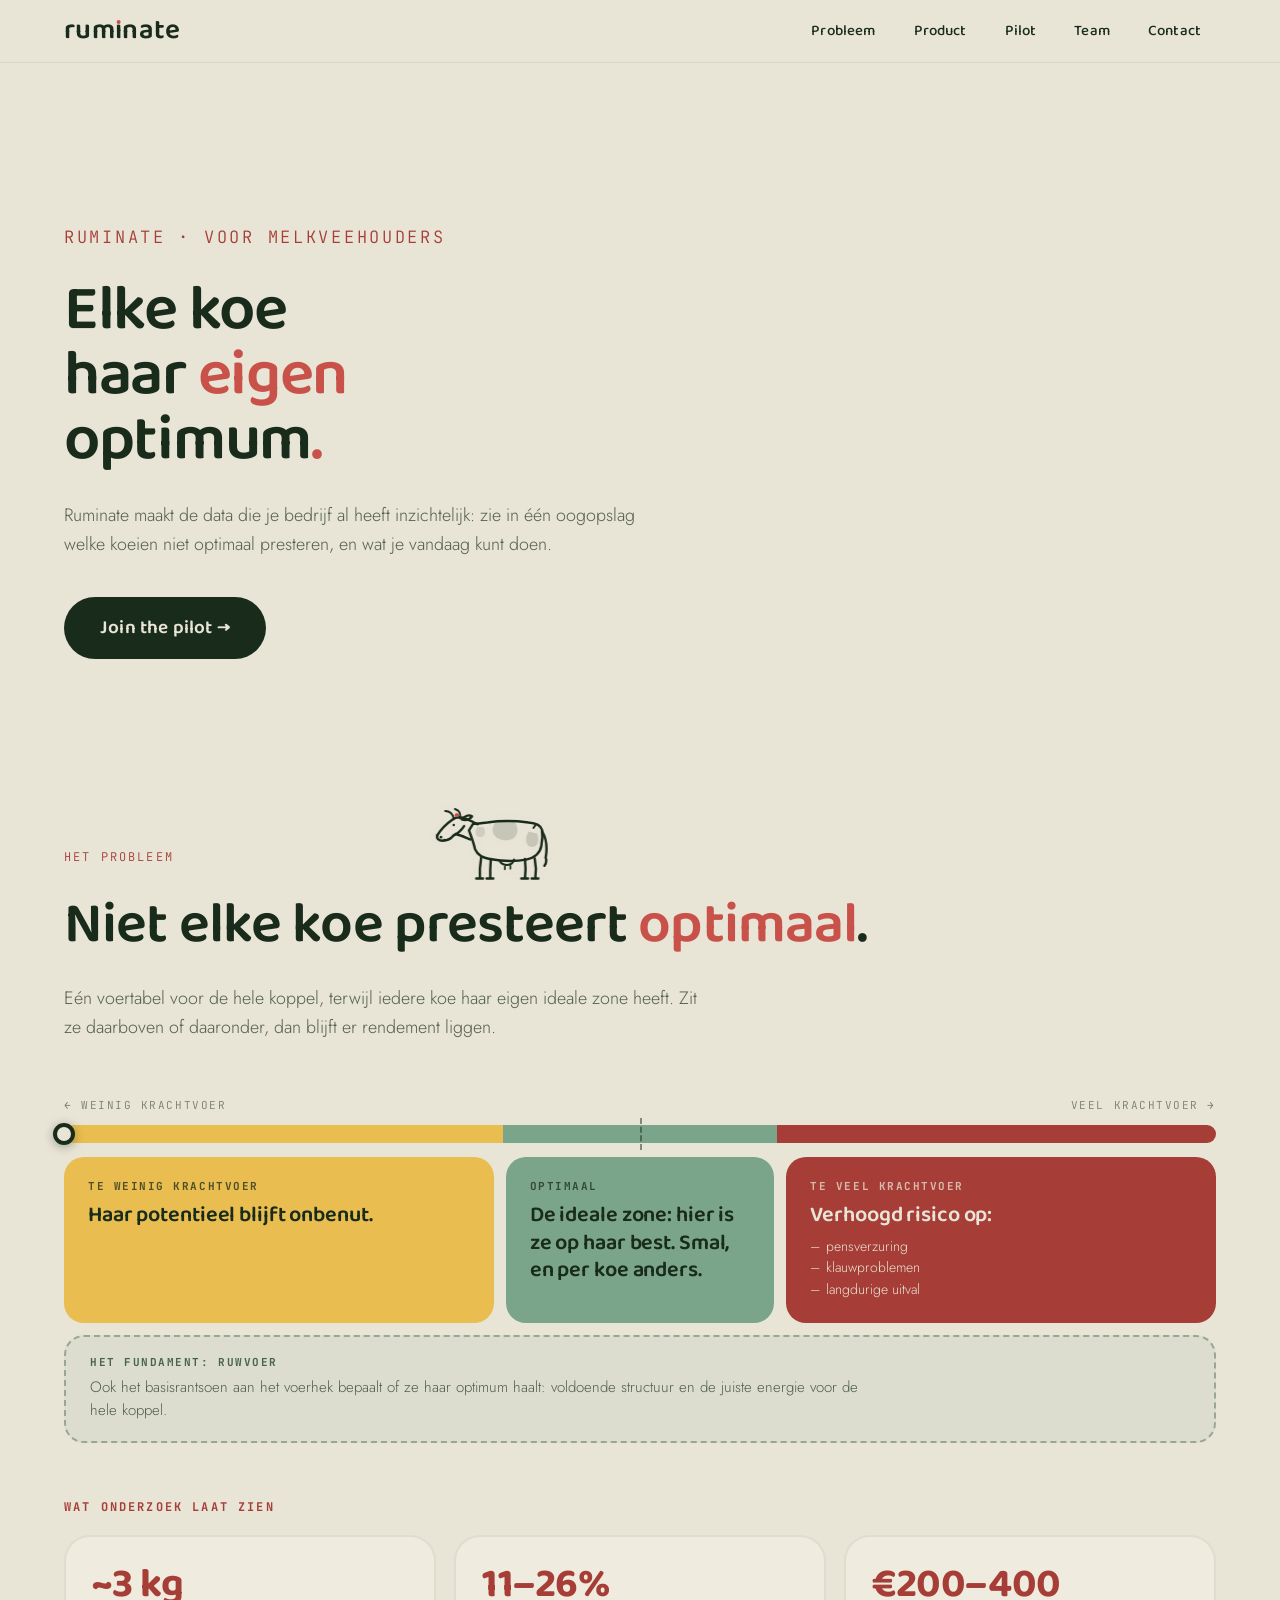
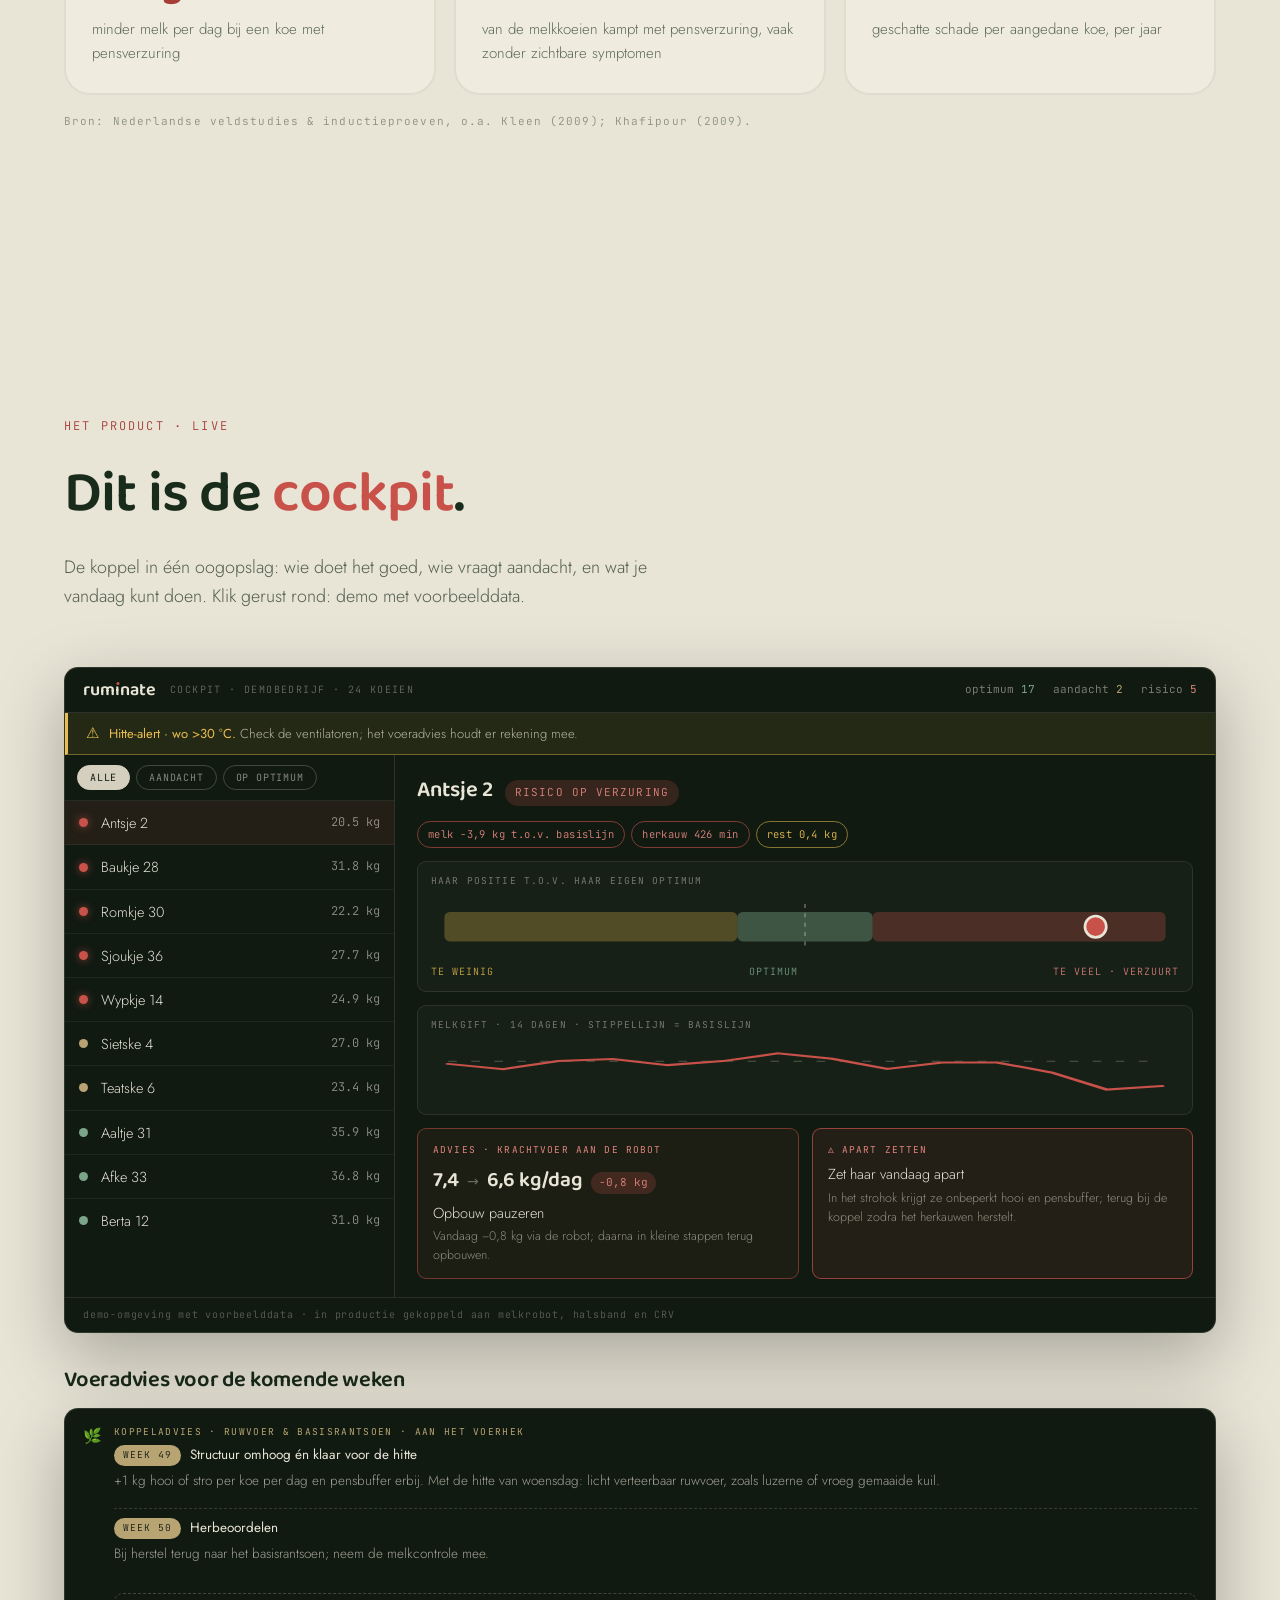
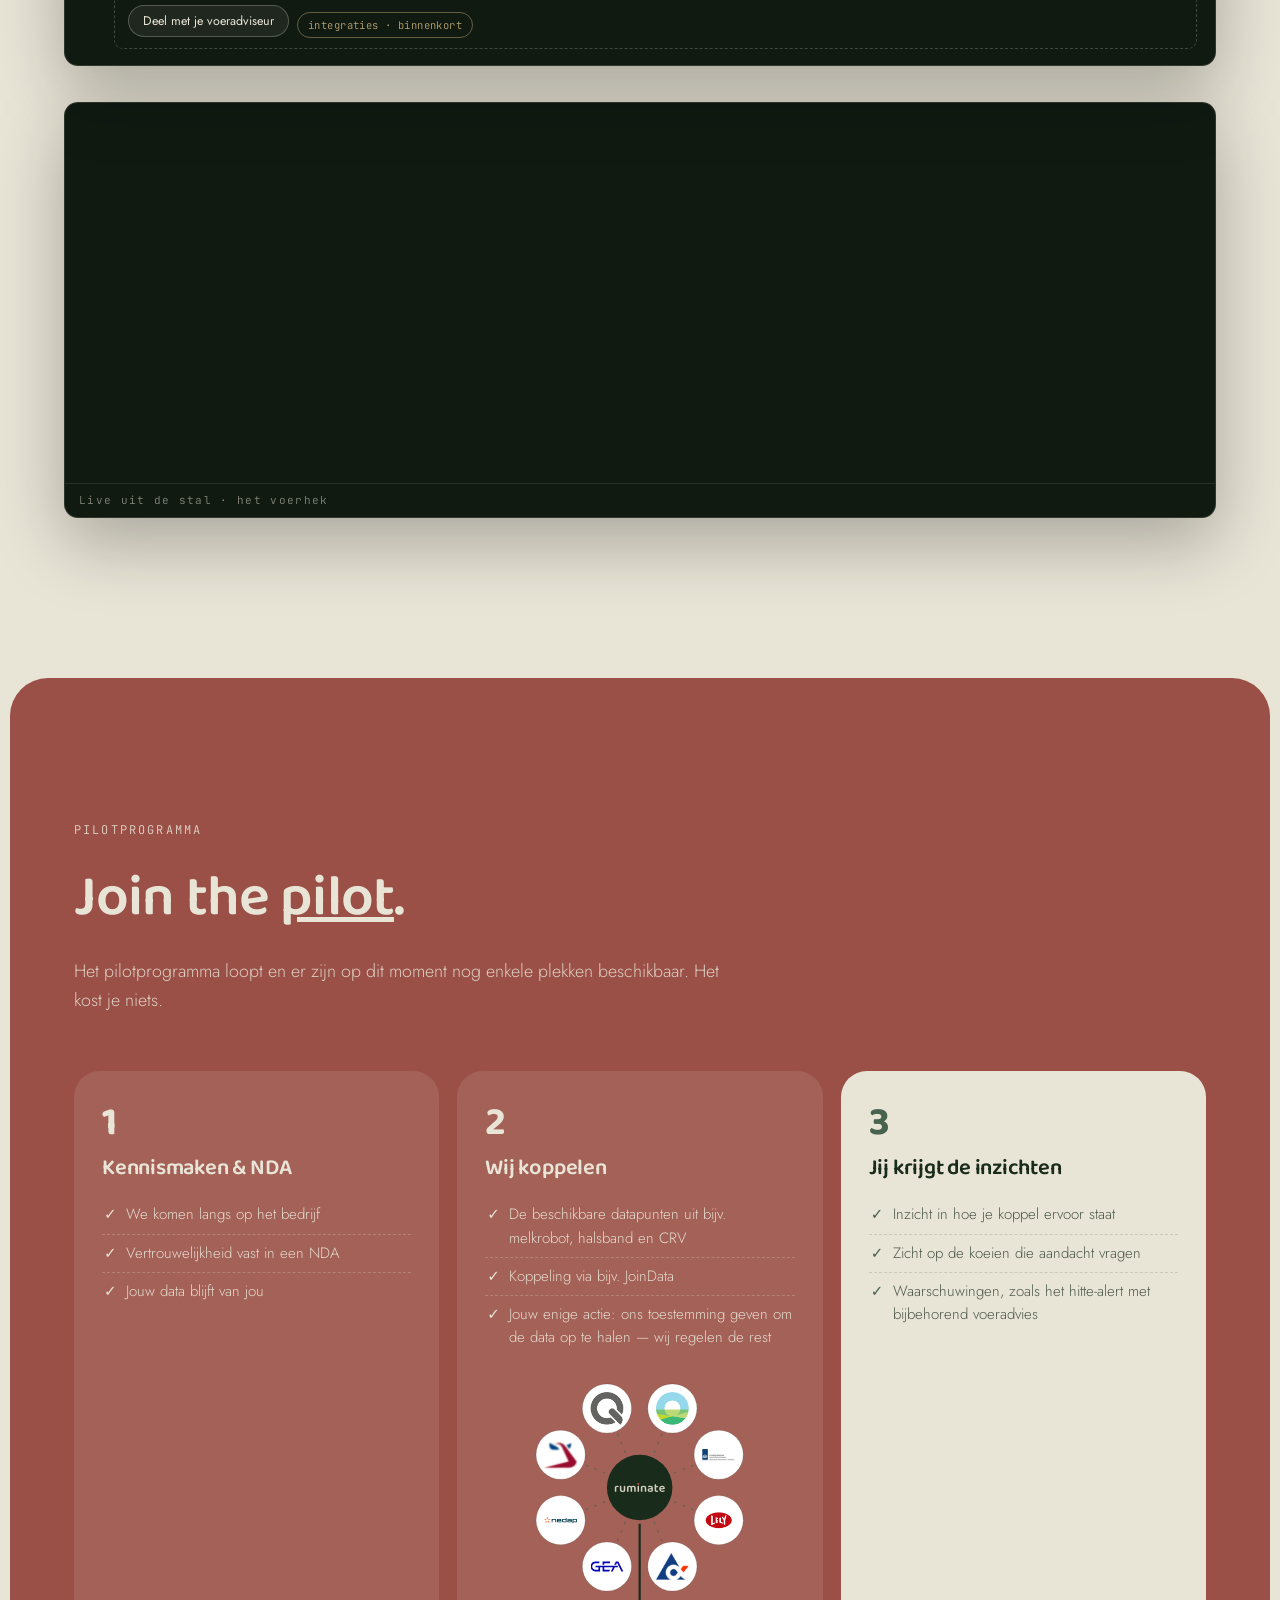
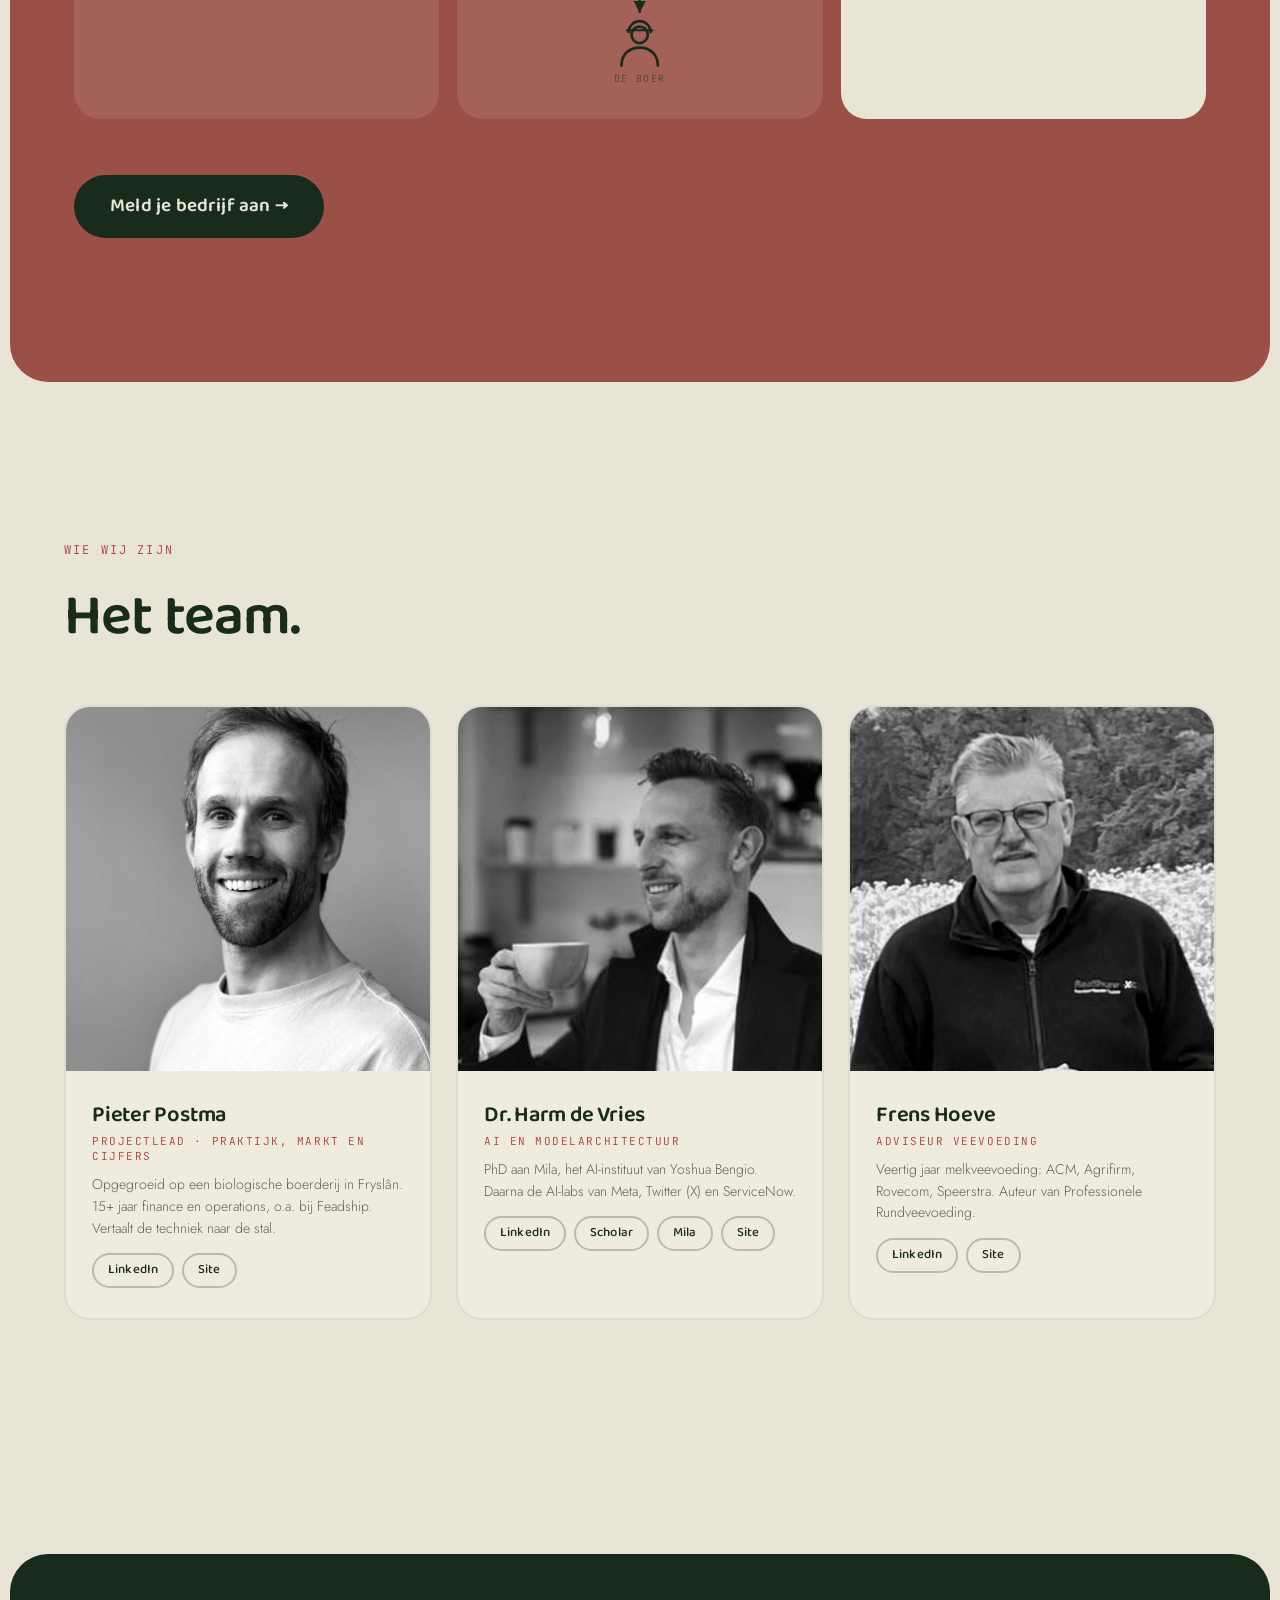
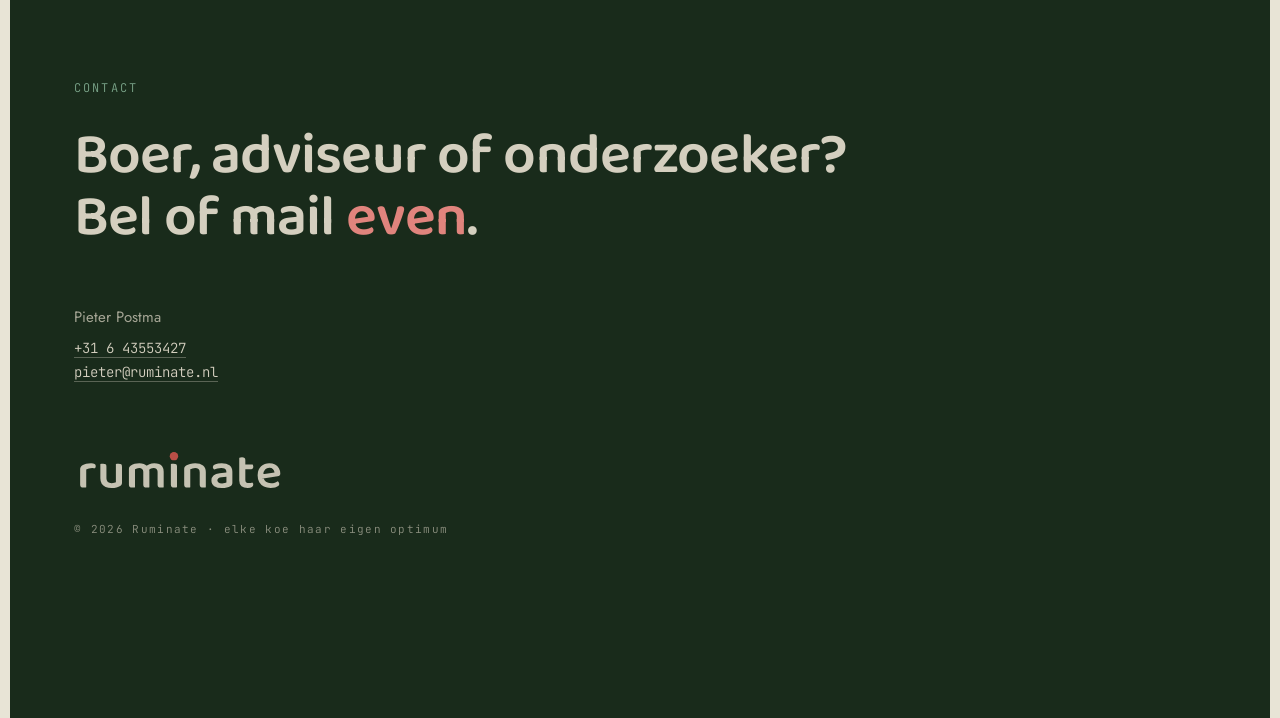
==== astro/index.html @ 9c036a67 "astro/: gebouwde Astro-versie als live voorbeeld Co-Authored-By: Claude Fable 5 <noreply@anthropic.c" ====
<!DOCTYPE html><html lang="nl"> <head><meta charset="UTF-8"><meta name="viewport" content="width=device-width, initial-scale=1"><title>Ruminate · inzicht per koe</title><meta name="description" content="Ruminate maakt de data van je melkveebedrijf inzichtelijk: zie welke koeien niet optimaal presteren. Gratis pilotprogramma."><link rel="icon" href="branding/ruminate-icon-32.png"><link rel="preconnect" href="https://fonts.googleapis.com"><link rel="preconnect" href="https://fonts.gstatic.com" crossorigin><link href="https://fonts.googleapis.com/css2?family=Baloo+2:wght@500;600;700&family=Jost:wght@300;400;500&family=JetBrains+Mono:wght@300;400&display=swap" rel="stylesheet"><link rel="stylesheet" href="styles.css"></head> <body> <header id="kop"> <a class="woordmerk" href="#top">rum<span class="rum-i">ı</span>nate</a> <nav> <a href="#probleem">Probleem</a> <a href="#product">Product</a> <a href="#pilot">Pilot</a> <a href="#team">Team</a> <a href="#contact">Contact</a> </nav> </header> <main id="top"> <section class="blok hero"> <div class="binnen hero-grid"> <div class="hero-tekst"> <div class="kicker">Ruminate · voor melkveehouders</div> <h1>Elke koe<br>haar <span class="r">eigen</span><br>optimum<span class="r">.</span></h1> <p class="intro">Ruminate maakt de data die je bedrijf al heeft inzichtelijk: zie in één oogopslag welke koeien niet optimaal presteren, en wat je vandaag kunt doen.</p> <a class="knop reveal" style="margin-top:38px" href="#pilot">Join the pilot →</a> </div> <figure class="koefilm" aria-label="Grazende koe"> <div class="kader"><video autoplay muted loop playsinline preload="metadata" disablepictureinpicture src="media/grazende-koe.mp4"></video></div> </figure> </div> </section> <section class="blok" id="probleem" style="padding-top:6vh"> <div class="binnen"> <div class="kicker">Het probleem</div> <h2 class="reveal">Niet elke koe presteert <span class="r">optimaal</span>.</h2> <p class="intro reveal">Eén voertabel voor de hele koppel, terwijl iedere koe haar eigen ideale zone heeft. Zit ze daarboven of daaronder, dan blijft er rendement liggen.</p> <div class="lat-wrap reveal"> <div class="lat-schaal" aria-hidden="true"> <span class="s-min">←&nbsp;weinig krachtvoer</span><span class="s-max">veel krachtvoer&nbsp;→</span> </div> <div class="lat-balk" aria-hidden="true"> <i class="z1"></i><i class="z2"></i><i class="z3"></i> <span class="optimum-tik"></span> <span class="naald" title="Iedere koe zit ergens anders op de lat"></span> </div> <div class="lat"> <div class="links"><h4>Te weinig krachtvoer</h4><p>Haar potentieel blijft onbenut.</p></div> <div class="midden"><h4>Optimaal</h4><p>De ideale zone: hier is ze op haar best. Smal, en per koe anders.</p></div> <div class="rechts"><h4>Te veel krachtvoer</h4><p>Verhoogd risico op:</p> <ul class="lat-lijst"><li>pensverzuring</li><li>klauwproblemen</li><li>langdurige uitval</li></ul></div> </div> <div class="lat-basis reveal"><h4>Het fundament: ruwvoer</h4><p>Ook het basisrantsoen aan het voerhek bepaalt of ze haar optimum haalt: voldoende structuur en de juiste energie voor de hele koppel.</p></div> <div class="feiten reveal"> <h4>Wat onderzoek laat zien</h4> <div class="feiten-rij"> <div class="feit-kaart"><b>~3&nbsp;kg</b><span>minder melk per dag bij een koe met pensverzuring</span></div> <div class="feit-kaart"><b>11–26%</b><span>van de melkkoeien kampt met pensverzuring, vaak zonder zichtbare symptomen</span></div> <div class="feit-kaart"><b>€200–400</b><span>geschatte schade per aangedane koe, per jaar</span></div> </div> <div class="feiten-bron">Bron: Nederlandse veldstudies &amp; inductieproeven, o.a. Kleen (2009); Khafipour (2009).</div> </div> </div> </div> </section> <section class="blok" id="product"> <div class="binnen"> <div class="kicker">Het product · live</div> <h2 class="reveal">Dit is de <span class="r">cockpit</span>.</h2> <p class="intro reveal">De koppel in één oogopslag: wie doet het goed, wie vraagt aandacht, en wat je vandaag kunt doen. Klik gerust rond: demo met voorbeelddata.</p> <div class="product-rij reveal" style="margin-top:56px"> <div id="cockpit"></div> <h3 class="product-kop">Voeradvies voor de komende weken</h3> <div id="koppeladvies" aria-label="Koppeladvies"></div> <figure class="product-film" aria-label="Koeien aan het voerhek"> <video autoplay muted loop playsinline preload="metadata" disablepictureinpicture src="media/koeien-eten.mp4"></video> <figcaption>Live uit de stal · het voerhek</figcaption> </figure> </div> </div> </section> <section class="blok rood-blok" id="pilot"> <div class="binnen"> <div class="kicker">Pilotprogramma</div> <h2 class="reveal">Join the <u>pilot</u>.</h2> <p class="intro reveal">Het pilotprogramma loopt en er zijn op dit moment nog enkele plekken beschikbaar. Het kost je niets.</p> <div class="pilotkaarten reveal"> <div class="pk"><div class="nr">1</div><h3>Kennismaken &amp; NDA</h3> <ul><li>We komen langs op het bedrijf</li><li>Vertrouwelijkheid vast in een NDA</li><li>Jouw data blijft van jou</li></ul></div> <div class="pk"><div class="nr">2</div><h3>Wij koppelen</h3> <ul><li>De beschikbare datapunten uit bijv. melkrobot, halsband en CRV</li><li>Koppeling via bijv. JoinData</li><li>Jouw enige actie: ons toestemming geven om de data op te halen — wij regelen de rest</li></ul> <div class="datakring reveal" aria-label="Datastromen komen samen bij Ruminate en gaan naar de boer"> <svg viewBox="0 0 340 348" xmlns="http://www.w3.org/2000/svg"> <defs> <marker id="dkpijl" viewBox="0 0 10 10" refX="8" refY="5" markerWidth="7" markerHeight="7" orient="auto"> <path d="M0 1 L8 5 L0 9 Z" fill="var(--groen)"></path> </marker> </defs> <g stroke="rgba(71,98,79,.55)" stroke-width="1.6"> <line class="stroom" x1="256.84467605606096" y1="163.97224264231843" x2="170" y2="128"></line><line class="stroom" x1="205.97224264231843" y1="214.84467605606096" x2="170" y2="128"></line><line class="stroom" x1="134.02775735768157" y1="214.84467605606096" x2="170" y2="128"></line><line class="stroom" x1="83.15532394393905" y1="163.97224264231846" x2="170" y2="128"></line><line class="stroom" x1="83.15532394393902" y1="92.02775735768162" x2="170" y2="128"></line><line class="stroom" x1="134.0277573576816" y1="41.15532394393904" x2="170" y2="128"></line><line class="stroom" x1="205.97224264231846" y1="41.15532394393905" x2="170" y2="128"></line><line class="stroom" x1="256.84467605606096" y1="92.02775735768158" x2="170" y2="128"></line> </g> <g> <circle cx="256.84467605606096" cy="163.97224264231843" r="27" fill="#fff" stroke="rgba(25,43,27,.15)"></circle> <image href="media/logos/lely.png" x="238.84467605606096" y="145.97224264231843" width="36" height="36" preserveAspectRatio="xMidYMid meet"></image> <title>Lely</title> </g><g> <circle cx="205.97224264231843" cy="214.84467605606096" r="27" fill="#fff" stroke="rgba(25,43,27,.15)"></circle> <image href="media/logos/delaval.png" x="187.97224264231843" y="196.84467605606096" width="36" height="36" preserveAspectRatio="xMidYMid meet"></image> <title>DeLaval</title> </g><g> <circle cx="134.02775735768157" cy="214.84467605606096" r="27" fill="#fff" stroke="rgba(25,43,27,.15)"></circle> <image href="media/logos/gea.svg" x="116.02775735768157" y="196.84467605606096" width="36" height="36" preserveAspectRatio="xMidYMid meet"></image> <title>GEA</title> </g><g> <circle cx="83.15532394393905" cy="163.97224264231846" r="27" fill="#fff" stroke="rgba(25,43,27,.15)"></circle> <image href="media/logos/nedap.svg" x="65.15532394393905" y="145.97224264231846" width="36" height="36" preserveAspectRatio="xMidYMid meet"></image> <title>Nedap</title> </g><g> <circle cx="83.15532394393902" cy="92.02775735768162" r="27" fill="#fff" stroke="rgba(25,43,27,.15)"></circle> <image href="media/logos/crv.png" x="65.15532394393902" y="74.02775735768162" width="36" height="36" preserveAspectRatio="xMidYMid meet"></image> <title>CRV</title> </g><g> <circle cx="134.0277573576816" cy="41.15532394393904" r="27" fill="#fff" stroke="rgba(25,43,27,.15)"></circle> <image href="media/logos/qlip.png" x="116.0277573576816" y="23.155323943939038" width="36" height="36" preserveAspectRatio="xMidYMid meet"></image> <title>Qlip</title> </g><g> <circle cx="205.97224264231846" cy="41.15532394393905" r="27" fill="#fff" stroke="rgba(25,43,27,.15)"></circle> <image href="media/logos/joindata.png" x="187.97224264231846" y="23.155323943939052" width="36" height="36" preserveAspectRatio="xMidYMid meet"></image> <title>JoinData</title> </g><g> <circle cx="256.84467605606096" cy="92.02775735768158" r="27" fill="#fff" stroke="rgba(25,43,27,.15)"></circle> <image href="media/logos/knmi.png" x="238.84467605606096" y="74.02775735768158" width="36" height="36" preserveAspectRatio="xMidYMid meet"></image> <title>KNMI</title> </g> <circle cx="170" cy="128" r="36" fill="var(--groen)"></circle> <image href="branding/ruminate-logo-creme.svg" x="141" y="117" width="58" height="22" preserveAspectRatio="xMidYMid meet"></image> <line x1="170" y1="168" x2="170" y2="266" stroke="var(--groen)" stroke-width="2.4" marker-end="url(#dkpijl)"></line> <g fill="none" stroke="var(--groen)" stroke-width="3" stroke-linecap="round"> <circle cx="170" cy="290" r="9"></circle> <path d="M158 287 a 12 12 0 0 1 24 0"></path> <path d="M156 285 h28" stroke-width="2.4"></path> <path d="M150 324 c 0 -13 9 -20 20 -20 s 20 7 20 20"></path> </g> <text x="170" y="342" text-anchor="middle" font-family="JetBrains Mono,monospace" font-size="11" letter-spacing="1.6" fill="rgba(25,43,27,.55)">DE BOER</text> </svg> </div></div> <div class="pk gratis"><div class="nr">3</div><h3>Jij krijgt de inzichten</h3> <ul><li>Inzicht in hoe je koppel ervoor staat</li><li>Zicht op de koeien die aandacht vragen</li><li>Waarschuwingen, zoals het hitte-alert met bijbehorend voeradvies</li></ul></div> </div> <a class="knop" href="mailto:pilot@ruminate.nl?subject=Aanmelding%20pilotprogramma%20Ruminate">Meld je bedrijf aan →</a> </div> </section> <section class="blok" id="team"> <div class="binnen"> <div class="kicker">Wie wij zijn</div> <h2 class="reveal">Het team.</h2> <div class="team"> <div class="lid reveal"> <img src="team/pieter-postma-headshot.jpg" alt="Pieter Postma"> <div class="tekst"> <h3>Pieter Postma</h3><div class="rol">Projectlead · praktijk, markt en cijfers</div> <p>Opgegroeid op een biologische boerderij in Fryslân. 15+ jaar finance en operations, o.a. bij Feadship. Vertaalt de techniek naar de stal.</p> <div class="links"> <a href="https://www.linkedin.com/in/pieter-postma-b867252b" target="_blank" rel="noopener">LinkedIn</a><a href="https://www.novastarfinance.nl" target="_blank" rel="noopener">Site</a> </div> </div> </div><div class="lid reveal"> <img src="team/harm-de-vries-headshot.jpg" alt="Dr. Harm de Vries"> <div class="tekst"> <h3>Dr. Harm de Vries</h3><div class="rol">AI en modelarchitectuur</div> <p>PhD aan Mila, het AI-instituut van Yoshua Bengio. Daarna de AI-labs van Meta, Twitter (X) en ServiceNow.</p> <div class="links"> <a href="https://www.linkedin.com/in/harm-de-vries-8506ab57" target="_blank" rel="noopener">LinkedIn</a><a href="https://scholar.google.com/citations?user=LWrdpCsAAAAJ" target="_blank" rel="noopener">Scholar</a><a href="https://mila.quebec/en/directory/harm-de-vries" target="_blank" rel="noopener">Mila</a><a href="https://www.harmdevries.com/" target="_blank" rel="noopener">Site</a> </div> </div> </div><div class="lid reveal"> <img src="team/frens-hoeve-headshot.jpg" alt="Frens Hoeve"> <div class="tekst"> <h3>Frens Hoeve</h3><div class="rol">Adviseur veevoeding</div> <p>Veertig jaar melkveevoeding: ACM, Agrifirm, Rovecom, Speerstra. Auteur van Professionele Rundveevoeding.</p> <div class="links"> <a href="https://www.linkedin.com/in/frens-hoeve-6b059480" target="_blank" rel="noopener">LinkedIn</a><a href="https://melkveevoeding.jimdosite.com" target="_blank" rel="noopener">Site</a> </div> </div> </div> </div> </div> </section> <section class="voet" id="contact"> <div class="binnen"> <div class="kicker" style="color:var(--sage)">Contact</div> <h2 class="reveal">Boer, adviseur of onderzoeker?<br>Bel of mail <span class="r">even</span>.</h2> <div class="contact reveal"> <div><b>Pieter Postma</b><a href="tel:+31643553427">+31 6 43553427</a><br><a href="mailto:pieter@ruminate.nl">pieter@ruminate.nl</a></div> </div> <img class="logo" src="branding/ruminate-logo-creme.svg" alt="Ruminate"> <div class="fijn">© 2026 Ruminate · elke koe haar eigen optimum</div> </div> </section> </main> <script>
/* reveals, meekleurende header, video's en parallax — zelfde gedrag als de HTML-site */
(function(){
  var io = new IntersectionObserver(function(es){
    es.forEach(function(e){ if(e.isIntersecting){ e.target.classList.add('zichtbaar'); io.unobserve(e.target); } });
  }, { threshold: .15 });
  document.querySelectorAll('.reveal').forEach(function(el){ io.observe(el); });

  var kop = document.getElementById('kop');
  var donker = [].slice.call(document.querySelectorAll('.blok.donker,.rood-blok,.voet'));
  function check(){
    var op = donker.some(function(d){ var r = d.getBoundingClientRect(); return r.top < 56 && r.bottom > 56; });
    kop.classList.toggle('op-donker', op);
  }
  addEventListener('scroll', check, { passive: true }); check();

  var vids = [].slice.call(document.querySelectorAll('video'));
  if (matchMedia('(prefers-reduced-motion: reduce)').matches) {
    vids.forEach(function(v){ v.removeAttribute('autoplay'); v.pause(); });
    return;
  }
  var duw = function(){ vids.forEach(function(v){ v.play().catch(function(){}); }); };
  duw();
  ['click','scroll','touchstart','keydown'].forEach(function(ev){ addEventListener(ev, duw, { once: true, passive: true }); });
  var kv = document.querySelector('.koefilm video'), kk = document.querySelector('.koefilm .kader');
  if (kv && kk) {
    var teken = function(){
      var r = kk.getBoundingClientRect();
      var p = (r.top + r.height/2 - innerHeight/2) / innerHeight;
      kv.style.transform = 'scale(1.18) translateY(' + (p*40).toFixed(1) + 'px)';
    };
    addEventListener('scroll', teken, { passive: true }); addEventListener('resize', teken); teken();
  }
})();
</script> <script src="cockpit.js"></script> <script src="koe.js"></script> </body> </html>
---- astro/styles.css ----
/* 1-op-1 uit erf.html; identiek uiterlijk */
:root{
    --papier:#e8e4d6; --groen:#192b1b; --groen-2:#1e3221;
    /* de meelopende koe wisselt van lijnkleur boven donkere blokken */
    --creme:#d4cfbf; --rood:#c8524a; --sage:#7ba58a; --sage-d:#5c7f68; --goud:#b8a472;
    /* AA-varianten: --rood en --sage-d halen op papier geen 4,5:1 voor kleine tekst */
    --rood-diep:#a63e37;      /* kleine rode tekst en tekstdragende rode vlakken */
    --rood-licht:#e0847d;     /* rood accent op donkergroen */
    --sage-tekst:#47624f;     /* kleine groene tekst en tekstdragende groene vlakken */
    --geel:#e9bd4f;
    --terra:#9a4f47;          /* pilotblok, met papier-tekst op 4,6:1 */
    --merk:'Baloo 2',system-ui,sans-serif;
    --sans:'Jost',system-ui,sans-serif;
    --mono:'JetBrains Mono',Consolas,monospace;
    /* typeschaal (major third-achtig, rem-gebaseerd)
       display > h2 > h3 22 > body-l 17-19 > body 15 > body-s 14 > label 12 > label-s 11 */
    --t-display:clamp(3.25rem,7.5vw,7rem);
    --t-h2:clamp(2.25rem,4.5vw,4rem);
    --t-h3:1.375rem;
    --t-cijfer:clamp(2.25rem,3.2vw,3.25rem);
    --t-body-l:clamp(1.0625rem,1.4vw,1.1875rem);
    --t-body:.9375rem;
    --t-body-s:.875rem;
    --t-label:.75rem;
    --t-label-s:.6875rem;
    --koe-lijn:var(--groen); --koe-accent:var(--rood);
    --koe-breedte:140px; --koe-bodem:6px;
}
*{margin:0;padding:0;box-sizing:border-box}
html{scroll-behavior:smooth}
body{background:var(--papier);color:var(--groen);font-family:var(--sans);font-weight:300;font-size:1rem;line-height:1.6;overflow-x:hidden}
::selection{background:var(--rood);color:var(--papier)}

header{position:fixed;inset:0 0 auto 0;z-index:80;display:flex;justify-content:space-between;align-items:center;padding:12px 5vw;background:rgba(232,228,214,.85);backdrop-filter:blur(10px);-webkit-backdrop-filter:blur(10px);border-bottom:1px solid rgba(25,43,27,.08);transition:background .26s ease-out,border-color .26s ease-out}
header.op-donker{background:rgba(20,30,21,.78);border-bottom-color:rgba(212,207,191,.12)}
header.op-donker .woordmerk{color:var(--creme)}
header.op-donker nav a{color:rgba(212,207,191,.7)}
.woordmerk{font-family:var(--merk);font-weight:600;font-size:1.75rem;letter-spacing:.012em;color:var(--groen);text-decoration:none;line-height:1;transition:color .26s ease-out}
.rum-i{position:relative;display:inline-block}
.rum-i::after{content:"";position:absolute;left:50%;transform:translateX(-50%);top:.09em;width:.17em;height:.17em;border-radius:50%;background:var(--rood)}
nav{display:flex;gap:8px}
nav a{font-family:var(--merk);font-weight:500;font-size:var(--t-body);letter-spacing:.01em;color:var(--groen);text-decoration:none;padding:7px 15px;border-radius:99px;transition:background-color .2s ease-out,color .2s ease-out}
nav a:hover{background:var(--rood-diep);color:var(--papier)}

.blok{padding:16vh 5vw;position:relative}
.blok.donker{background:var(--groen);color:var(--creme);border-radius:38px;margin:16px 10px}
.blok.rood-blok{background:var(--terra);color:var(--papier);border-radius:38px;margin:16px 10px}
.binnen{max-width:1160px;margin:0 auto}
.kicker{font-family:var(--mono);font-size:var(--t-label);line-height:1.4;letter-spacing:.18em;text-transform:uppercase;color:var(--rood-diep);margin-bottom:28px}
.donker .kicker{color:var(--sage)} .rood-blok .kicker{color:rgba(232,228,214,.9)}
h1,h2{font-family:var(--merk);font-weight:600}
h1{font-size:var(--t-display);line-height:1.02;letter-spacing:-.02em}
h2{font-size:var(--t-h2);line-height:1.08;letter-spacing:-.015em;max-width:14em}
h1 .r,h2 .r{color:var(--rood)} .donker h2 .r{color:var(--rood-licht)}
h1 .s,h2 .s{color:var(--sage-d)} .donker h2 .s{color:var(--sage)}
.intro{font-size:var(--t-body-l);line-height:1.6;max-width:36em;margin-top:28px;color:rgba(25,43,27,.72)}
.donker .intro{color:rgba(212,207,191,.72)} .rood-blok .intro{color:rgba(232,228,214,.85)}

/* hero */
.hero{min-height:0;display:flex;flex-direction:column;justify-content:center;padding-top:17vh;padding-bottom:7vh}
/* hero: tekst links, grazende koe rechts */
.hero-grid{display:grid;grid-template-columns:1.1fr .9fr;gap:clamp(14px,2.5vw,36px);align-items:center}
.hero-grid h1{font-size:clamp(2.75rem,5vw,5rem)}
.hero .kicker{font-size:1.0625rem;letter-spacing:.16em}
.hero-grid .koefilm{padding:0;justify-self:start;width:min(380px,100%)}
@media (max-width:860px){.hero-grid{grid-template-columns:1fr}.hero-grid .koefilm{justify-self:center;margin-top:8px}}
.koefilm{display:flex;flex-direction:column;align-items:center;gap:20px;padding:0 5vw 5vh}
.koefilm .kader{width:min(460px,86vw);aspect-ratio:834/1050;overflow:hidden;
    -webkit-mask-image:radial-gradient(ellipse 68% 62% at 50% 46%,#000 50%,transparent 78%);
    mask-image:radial-gradient(ellipse 68% 62% at 50% 46%,#000 50%,transparent 78%)}
.koefilm video{width:100%;height:100%;object-fit:cover;filter:saturate(.72) contrast(.97) brightness(1.05) sepia(.12);
    transform:scale(1.18);will-change:transform}
.koefilm figcaption{font-family:var(--mono);font-size:var(--t-label-s);line-height:1.4;letter-spacing:.14em;text-transform:uppercase;color:rgba(25,43,27,.68)}
.product-rij{display:flex;flex-direction:column;gap:20px}
.product-kop{font-family:var(--merk);font-weight:600;font-size:var(--t-h3);line-height:1.25;letter-spacing:-.01em;color:var(--groen);margin:14px 0 -6px}
.product-film{margin:16px 0 0;display:flex;flex-direction:column;background:#101a11;border:1px solid rgba(212,207,191,.16);
    border-radius:14px;overflow:hidden;box-shadow:0 24px 70px rgba(0,0,0,.28)}
.product-film video{width:100%;height:clamp(220px,30vw,380px);object-fit:cover}
.product-film figcaption{padding:9px 14px;border-top:1px solid rgba(212,207,191,.12);
    font-family:var(--mono);font-size:var(--t-label-s);line-height:1.4;letter-spacing:.12em;color:rgba(212,207,191,.6)}
.koe svg *{transition:stroke .35s ease,fill .35s ease}
.hero .badges{display:flex;gap:10px;flex-wrap:wrap;margin-top:36px}
.badge{font-family:var(--merk);font-weight:500;font-size:var(--t-body);letter-spacing:.01em;padding:9px 20px;border-radius:99px;border:2px solid var(--groen)}
.badge.b1{background:var(--groen);color:var(--papier)}
.badge.b2{border-color:var(--rood-diep);color:var(--rood-diep)}
.badge.b3{border-color:var(--sage-tekst);color:var(--sage-tekst)}

/* kaarten */
.kaarten{display:grid;grid-template-columns:repeat(3,1fr);gap:18px;margin-top:56px}
@media (max-width:860px){.kaarten{grid-template-columns:1fr}}
.kaart{border-radius:26px;padding:34px 30px;background:rgba(232,228,214,.07);border:1px solid rgba(212,207,191,.16)}
.kaart b{display:block;font-family:var(--merk);font-weight:700;font-size:var(--t-cijfer);line-height:1;letter-spacing:-.01em;color:var(--rood-licht)}
.kaart.s b{color:var(--sage)}
.kaart span{display:block;margin-top:14px;font-size:var(--t-body);line-height:1.55;color:rgba(212,207,191,.7)}
.kaart.som{grid-column:1/-1;display:flex;align-items:center;gap:26px;flex-wrap:wrap;border-color:rgba(224,132,125,.4)}
.kaart.som b{font-size:var(--t-cijfer);flex:none}
.kaart.som span{margin-top:0;max-width:44em}
.kaart.som strong{font-weight:500;color:#e8e4d6}
.bron{margin-top:40px;font-family:var(--mono);font-size:var(--t-label-s);line-height:1.5;letter-spacing:.12em;color:rgba(212,207,191,.65)}

/* de lat, speels */
.lat-wrap{margin-top:56px}
.lat-schaal{display:flex;justify-content:space-between;margin-bottom:10px;
    font-family:var(--mono);font-size:var(--t-label-s);letter-spacing:.14em;text-transform:uppercase;color:rgba(25,43,27,.55)}
.lat-balk{position:relative;display:grid;grid-template-columns:1.6fr 1fr 1.6fr;height:18px;border-radius:99px;overflow:visible;margin-bottom:14px}
.lat-balk i{display:block;height:100%}
.lat-balk .z1{background:var(--geel);border-radius:99px 0 0 99px}
.lat-balk .z2{background:var(--sage)}
.lat-balk .z3{background:var(--rood-diep);border-radius:0 99px 99px 0}
.optimum-tik{position:absolute;left:50%;top:-7px;bottom:-7px;width:0;border-left:2px dashed rgba(25,43,27,.5)}
.naald{position:absolute;top:50%;transform:translate(-50%,-50%);width:22px;height:22px;border-radius:50%;
    background:var(--papier);border:4px solid var(--groen);box-shadow:0 2px 10px rgba(25,43,27,.35);
    animation:naald-zwerft 14s ease-in-out infinite}
@keyframes naald-zwerft{
    0%{left:14%}18%{left:46%}32%{left:53%}48%{left:38%}62%{left:82%}78%{left:50%}90%{left:24%}100%{left:14%}}
@media (prefers-reduced-motion:reduce){.naald{animation:none;left:50%}}
.lat{display:grid;grid-template-columns:1.6fr 1fr 1.6fr;gap:12px}
.lat-basis{margin-top:12px;border:2px dashed rgba(71,98,79,.45);border-radius:20px;padding:18px 24px;background:rgba(123,165,138,.1)}
.lat-basis h4{font-family:var(--mono);font-size:var(--t-label-s);line-height:1.4;letter-spacing:.14em;text-transform:uppercase;color:var(--sage-tekst)}
.lat-basis p{font-size:var(--t-body);line-height:1.55;color:rgba(25,43,27,.72);margin-top:6px;max-width:52em}
/* de feiten: subtiel, met bron */
.feiten{margin-top:56px}
.feiten h4{font-family:var(--mono);font-size:var(--t-label);line-height:1.4;letter-spacing:.18em;text-transform:uppercase;color:var(--rood-diep)}
.feiten-rij{display:grid;grid-template-columns:repeat(3,1fr);gap:18px;margin-top:20px}
.feit-kaart{background:#efecdf;border:2px solid rgba(25,43,27,.08);border-radius:26px;padding:28px 26px}
.feit-kaart b{display:block;font-family:var(--merk);font-weight:700;font-size:var(--t-cijfer);line-height:1;letter-spacing:-.01em;color:var(--rood-diep)}
.feit-kaart span{display:block;margin-top:12px;font-size:var(--t-body);line-height:1.55;color:rgba(25,43,27,.68)}
.feiten-bron{margin-top:18px;font-family:var(--mono);font-size:var(--t-label-s);letter-spacing:.1em;color:rgba(25,43,27,.45)}
@media (max-width:640px){.feiten-rij{grid-template-columns:1fr}}
.lat>div{border-radius:20px;padding:22px 24px}
.lat .links{background:var(--geel);color:var(--groen)}
.lat .midden{background:var(--sage);color:var(--groen)}
.lat .rechts{background:var(--rood-diep);color:var(--papier)}
.lat h4{font-family:var(--mono);font-size:var(--t-label-s);line-height:1.4;letter-spacing:.14em;text-transform:uppercase;opacity:.75}
.lat p{font-family:var(--merk);font-weight:600;font-size:clamp(1.1875rem,1.7vw,1.5rem);line-height:1.25;letter-spacing:-.005em;margin-top:8px}
.lat-lijst{list-style:none;margin-top:6px}
.lat-lijst li{font-size:var(--t-body-s);line-height:1.55;padding-left:16px;position:relative}
.lat-lijst li::before{content:"\2013";position:absolute;left:0}

/* hoe het werkt: drie stappen */
.stappen{display:grid;grid-template-columns:repeat(auto-fit,minmax(260px,1fr));gap:18px;margin-top:56px}
.stap{border-radius:26px;padding:34px 30px;background:#efecdf;border:2px solid rgba(25,43,27,.1)}
.stap .nr{font-family:var(--merk);font-weight:700;font-size:1.0625rem;background:var(--groen);color:var(--papier);width:44px;height:44px;border-radius:50%;display:flex;align-items:center;justify-content:center}
.stap:nth-child(2) .nr{background:var(--rood-diep)}
.stap:nth-child(3) .nr{background:var(--sage-tekst)}
.stap h3{font-family:var(--merk);font-weight:600;font-size:var(--t-h3);line-height:1.25;letter-spacing:-.01em;margin-top:18px}
.stap p{font-size:var(--t-body);line-height:1.55;color:rgba(25,43,27,.7);margin-top:8px}
.stap ul{list-style:none;margin-top:20px}
.stap li{font-size:var(--t-body-s);line-height:1.55;padding:10px 0;border-top:1px dashed rgba(25,43,27,.18);color:rgba(25,43,27,.75)}
.stap li b{font-weight:500;color:var(--groen)}
.oogst{display:flex;gap:12px;margin-top:56px;flex-wrap:wrap}
.oogst div{font-family:var(--merk);font-weight:600;font-size:1.0625rem;letter-spacing:.01em;padding:12px 24px;border-radius:99px;background:var(--sage-tekst);color:var(--papier)}

/* demo speels */
.demo{display:grid;grid-template-columns:1fr 1fr;gap:24px;margin-top:56px}
.demopaneel{border-radius:26px;padding:34px 30px;background:rgba(232,228,214,.08);border:1px solid rgba(212,207,191,.16)}
.demopaneel h3{font-family:var(--merk);font-weight:600;font-size:var(--t-h3);line-height:1.25;letter-spacing:-.01em}
.demopaneel .noot{font-size:var(--t-body-s);line-height:1.5;color:rgba(212,207,191,.72);margin-bottom:22px}
.balkrij{display:grid;grid-template-columns:10.5em 1fr 2.4em;align-items:center;gap:12px;margin-top:12px;font-size:var(--t-body-s);line-height:1.4;color:rgba(212,207,191,.75)}
.balk{height:26px;border-radius:99px;background:var(--geel);transform-origin:left;transform:scaleX(0);transition:transform .3s cubic-bezier(.2,.6,.2,1)}
.balkrij:nth-of-type(2) .balk{transition-delay:.06s}
.balkrij:nth-of-type(3) .balk{transition-delay:.12s}
.balk.ok{background:var(--sage)} .balk.zuur{background:var(--rood-licht)}
.zichtbaar .balk{transform:scaleX(1)}
.balkrij .n{font-family:var(--merk);font-weight:600;font-size:1.0625rem;text-align:right;color:var(--creme)}

/* pilot in het rode blok */
.pilotkaarten{display:grid;grid-template-columns:repeat(auto-fit,minmax(240px,1fr));gap:18px;margin-top:56px}
.pk{background:rgba(232,228,214,.12);border-radius:26px;padding:32px 28px}
.pk .nr{font-family:var(--merk);font-weight:700;font-size:2.5rem;line-height:1;color:var(--papier)}
.pk h3{font-family:var(--merk);font-weight:600;font-size:var(--t-h3);line-height:1.25;letter-spacing:-.01em;margin-top:12px}
.pk p{font-size:var(--t-body);line-height:1.55;color:rgba(232,228,214,.92);margin-top:8px}
.pk.gratis{background:var(--papier);color:var(--groen)}
.pk.gratis .nr{color:var(--sage-tekst)}
.pk.gratis p{color:rgba(25,43,27,.7)}
.citaat{margin-top:64px;font-family:var(--merk);font-weight:500;font-size:clamp(1.25rem,2vw,1.75rem);line-height:1.4;letter-spacing:-.005em;max-width:26em}
.knop{display:inline-block;margin-top:56px;font-family:var(--merk);font-weight:600;font-size:1.1875rem;letter-spacing:.01em;background:var(--groen);color:var(--papier);padding:16px 36px;border-radius:99px;text-decoration:none;box-shadow:0 2px 0 rgba(25,43,27,0);transition:transform .22s ease-out,box-shadow .22s ease-out}
.knop:hover{transform:translateY(-2px);box-shadow:0 8px 22px rgba(25,43,27,.28)}
.knop:active{transform:translateY(0);box-shadow:0 3px 10px rgba(25,43,27,.22);transition-duration:.1s}

/* integraties: logowand */
.logos{display:grid;grid-template-columns:repeat(auto-fit,minmax(150px,1fr));gap:14px;margin-top:56px}
.logo-tegel{background:#efecdf;border:2px solid rgba(25,43,27,.08);border-radius:18px;padding:24px 16px;text-align:center;
    transition:transform .26s cubic-bezier(.2,.6,.2,1),box-shadow .26s ease-out}
.logo-tegel:hover{transform:translateY(-3px);box-shadow:0 12px 28px rgba(25,43,27,.1)}
.logo-tegel b{font-family:var(--merk);font-weight:700;font-size:1.25rem;letter-spacing:.02em;display:block;color:var(--groen)}
.logo-tegel span{display:block;margin-top:5px;font-family:var(--mono);font-size:var(--t-label-s);letter-spacing:.12em;text-transform:uppercase;color:rgba(25,43,27,.45)}
.logos-noot{margin-top:22px;font-family:var(--mono);font-size:var(--t-label-s);letter-spacing:.12em;text-transform:uppercase;color:rgba(25,43,27,.45)}
.pk ul{list-style:none;margin-top:14px}
.pk li{padding:7px 0 7px 24px;position:relative;font-size:var(--t-body);line-height:1.55;color:rgba(232,228,214,.92);border-top:1px dashed rgba(232,228,214,.25)}
.pk li:first-child{border-top:0}
.pk li::before{content:"\2713";position:absolute;left:2px;color:#e8e4d6;font-weight:600}
.pk.gratis li{color:rgba(25,43,27,.75);border-top-color:rgba(25,43,27,.15)}
.pk.gratis li::before{color:var(--sage-tekst)}
.datakring{margin-top:14px}
.datakring svg{display:block;width:min(320px,100%);height:auto;margin:0 auto}
.datakring g circle{transition:stroke .22s ease-out,stroke-width .22s ease-out}
.datakring g:hover circle{stroke:rgba(25,43,27,.4);stroke-width:2.5}
.datakring .stroom{stroke-dasharray:3 7;animation:dk-stroom 1.4s linear infinite}
@keyframes dk-stroom{to{stroke-dashoffset:-10}}
@media (prefers-reduced-motion:reduce){.datakring .stroom{animation:none;stroke-dasharray:none}}
.logos-mini{display:grid;grid-template-columns:repeat(4,1fr);gap:8px;margin-top:18px}
.logos-mini span{display:flex;flex-direction:column;align-items:center;gap:7px;background:#fff;border:1px solid rgba(25,43,27,.12);border-radius:10px;padding:11px 4px 9px;text-align:center;
    font-family:var(--merk);font-weight:700;font-size:.75rem;color:var(--groen)}
.logos-mini img{height:24px;width:auto;max-width:82%;object-fit:contain}

/* team */
.team{display:grid;grid-template-columns:repeat(auto-fit,minmax(250px,1fr));gap:24px;margin-top:56px}
.lid{background:#efecdf;border-radius:26px;overflow:hidden;border:2px solid rgba(25,43,27,.08);
    transition:transform .26s cubic-bezier(.2,.6,.2,1),box-shadow .26s ease-out}
.lid:hover,.lid:focus-within{transform:translateY(-4px);box-shadow:0 16px 36px rgba(25,43,27,.14)}
.lid img{width:100%;aspect-ratio:1/1;object-fit:cover;
    filter:grayscale(1) contrast(1.04) brightness(1.02);
    transition:filter .3s ease-out}
/* bij hover of toetsenbordfocus in kleur, alle drie met dezelfde warme gradatie */
.lid:hover img,.lid:focus-within img{filter:grayscale(0) saturate(.82) sepia(.14) contrast(1.03) brightness(1.02)}
.lid .tekst{padding:24px 26px 30px}
.lid h3{font-family:var(--merk);font-weight:600;font-size:var(--t-h3);line-height:1.25;letter-spacing:-.01em}
.lid .rol{font-family:var(--mono);font-size:var(--t-label-s);line-height:1.4;letter-spacing:.14em;text-transform:uppercase;color:var(--rood-diep);margin-top:4px}
.lid p{font-size:var(--t-body-s);line-height:1.55;color:rgba(25,43,27,.7);margin-top:10px}
.lid .links{display:flex;gap:8px;flex-wrap:wrap;margin-top:14px}
.lid .links a{font-family:var(--merk);font-weight:500;font-size:.8125rem;letter-spacing:.01em;color:var(--groen);text-decoration:none;border:2px solid rgba(25,43,27,.25);border-radius:99px;padding:5px 14px;transition:color .2s ease-out,border-color .2s ease-out}
.lid .links a:hover{border-color:var(--rood-diep);color:var(--rood-diep)}

/* voet */
.voet{background:var(--groen);color:var(--creme);border-radius:38px 38px 0 0;margin:10vh 10px 0;padding:14vh 5vw 20vh}
.voet h2 .r{color:var(--rood-licht)}
.voet .contact{display:flex;gap:40px;flex-wrap:wrap;margin-top:56px;font-family:var(--mono);font-size:var(--t-body-s);line-height:1.7}
.voet .contact a{color:var(--creme);text-decoration:none;border-bottom:1px solid rgba(212,207,191,.35);transition:border-color .2s ease-out,color .2s ease-out}
.voet .contact a:hover{color:#e8e4d6;border-bottom-color:#e8e4d6}
.voet .contact b{display:block;font-family:var(--sans);font-weight:400;font-size:var(--t-body);margin-bottom:6px;color:rgba(212,207,191,.75)}
.voet img.logo{height:42px;margin-top:64px;opacity:.92}
.voet .fijn{margin-top:24px;font-family:var(--mono);font-size:var(--t-label-s);line-height:1.4;letter-spacing:.12em;color:rgba(212,207,191,.62)}

.reveal{opacity:0;transform:translateY(14px);transition:opacity .26s ease-out,transform .26s cubic-bezier(.2,.6,.2,1)}
.reveal.zichtbaar{opacity:1;transform:none}
/* kaarten in een raster volgen elkaar met 50ms op */
.reveal>.kaart,.reveal>.stap,.reveal>.pk,.reveal>.lid,.reveal .lat>div,.reveal .feiten-rij>div{opacity:0;transform:translateY(10px);
    transition:opacity .26s ease-out,transform .26s cubic-bezier(.2,.6,.2,1)}
.reveal.zichtbaar>.kaart,.reveal.zichtbaar>.stap,.reveal.zichtbaar>.pk,.reveal.zichtbaar>.lid,.reveal.zichtbaar .lat>div,.reveal.zichtbaar .feiten-rij>div{opacity:1;transform:none}
.reveal.zichtbaar>:nth-child(2){transition-delay:.05s}
.reveal.zichtbaar>:nth-child(3){transition-delay:.1s}
.reveal.zichtbaar>:nth-child(4){transition-delay:.15s}
.reveal.zichtbaar .lat>:nth-child(2){transition-delay:.05s}
.reveal.zichtbaar .lat>:nth-child(3){transition-delay:.1s}
.reveal.zichtbaar .feiten-rij>:nth-child(2){transition-delay:.05s}
.reveal.zichtbaar .feiten-rij>:nth-child(3){transition-delay:.1s}

@media (max-width:860px){
    nav{display:none}
    .lat,.demo{grid-template-columns:1fr}
}
@media (max-width:640px){
    /* compacter verticaal ritme op telefoons */
    .blok{padding:9vh 6vw}
    .hero{padding-top:15vh;padding-bottom:4vh}
    .voet{padding:10vh 6vw 16vh}
    /* demo-balken: label boven de balk, zodat de balk de volle breedte krijgt */
    .balkrij{grid-template-columns:1fr auto;row-gap:6px}
    .balkrij>span:first-child{order:1}
    .balkrij .n{order:2}
    .balkrij .balk{order:3;grid-column:1/-1}
}
@media (prefers-reduced-motion:reduce){
    .reveal,.reveal>*,.reveal .lat>div,.reveal .feiten-rij>div{opacity:1;transform:none;transition:none}
    .balk{transform:scaleX(1);transition:none}
    .knop,.knop:hover,.lid,.lid:hover{transform:none;transition:none}
}
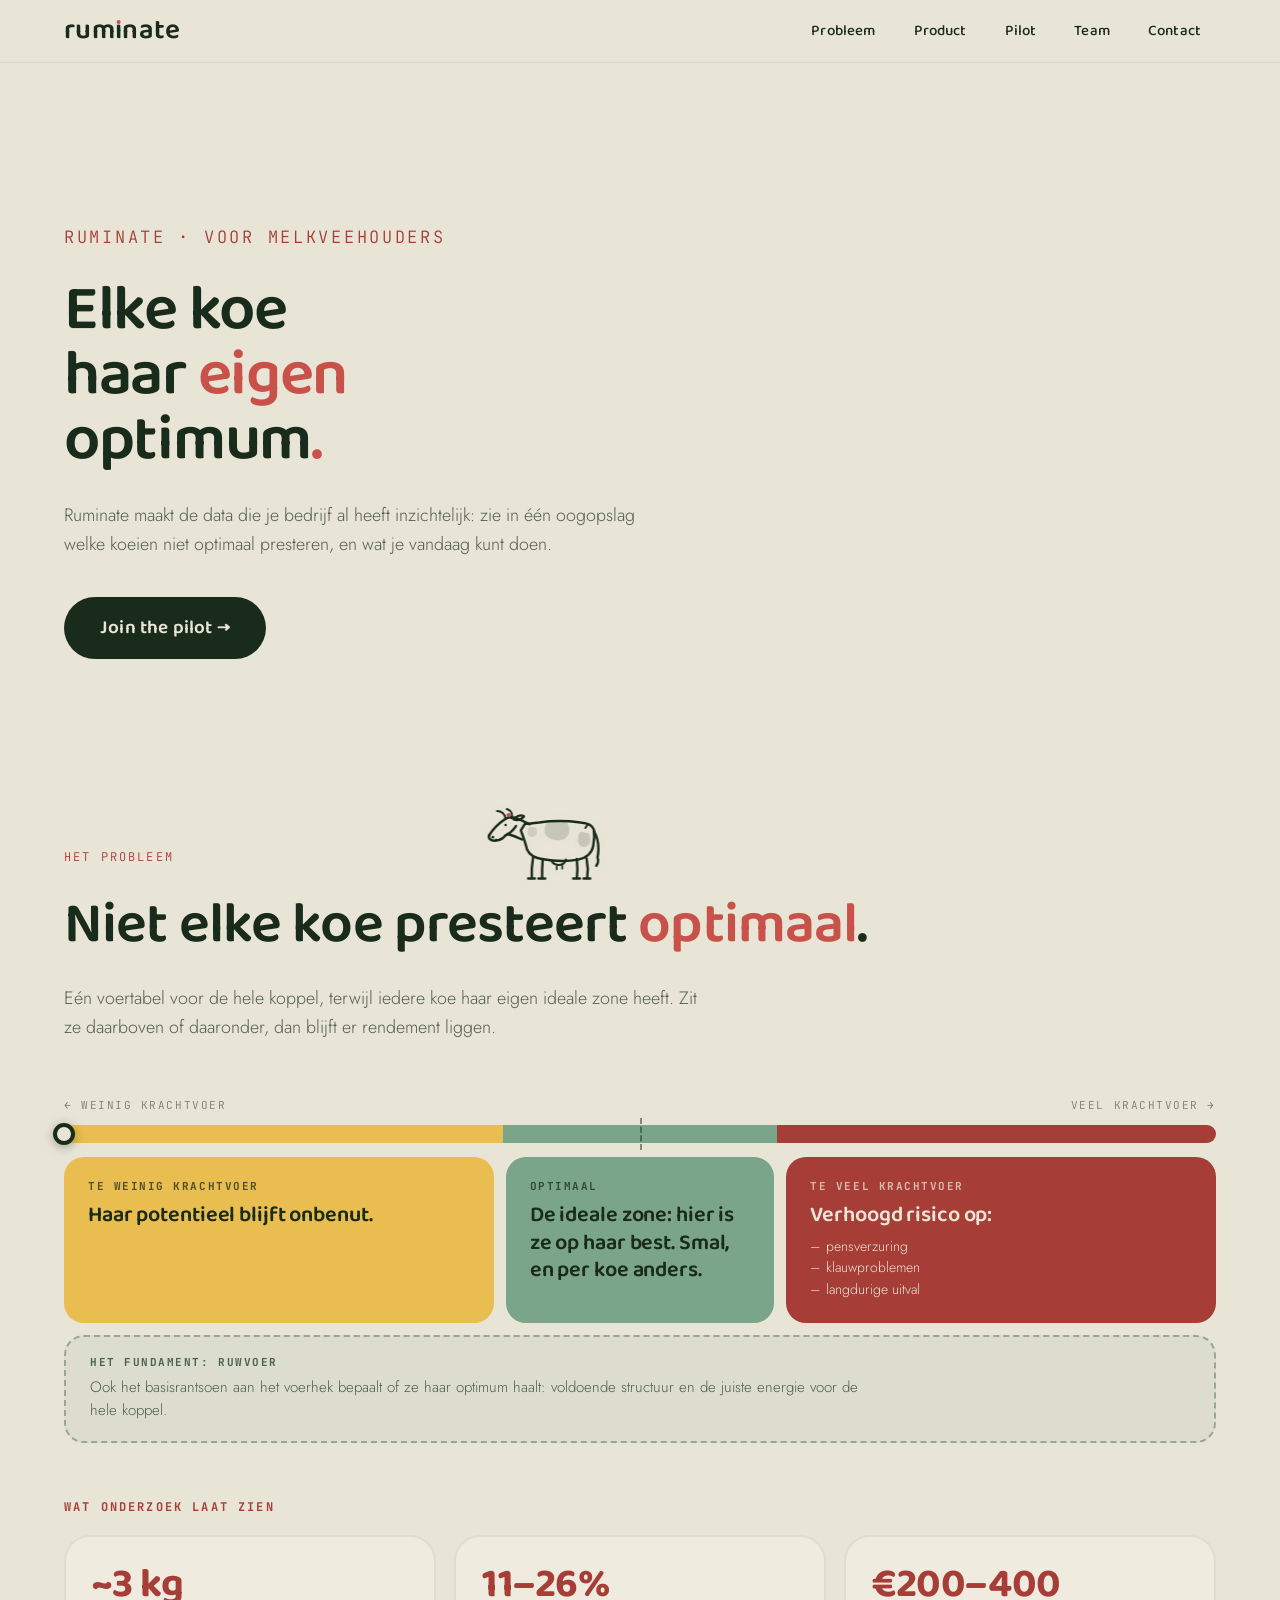
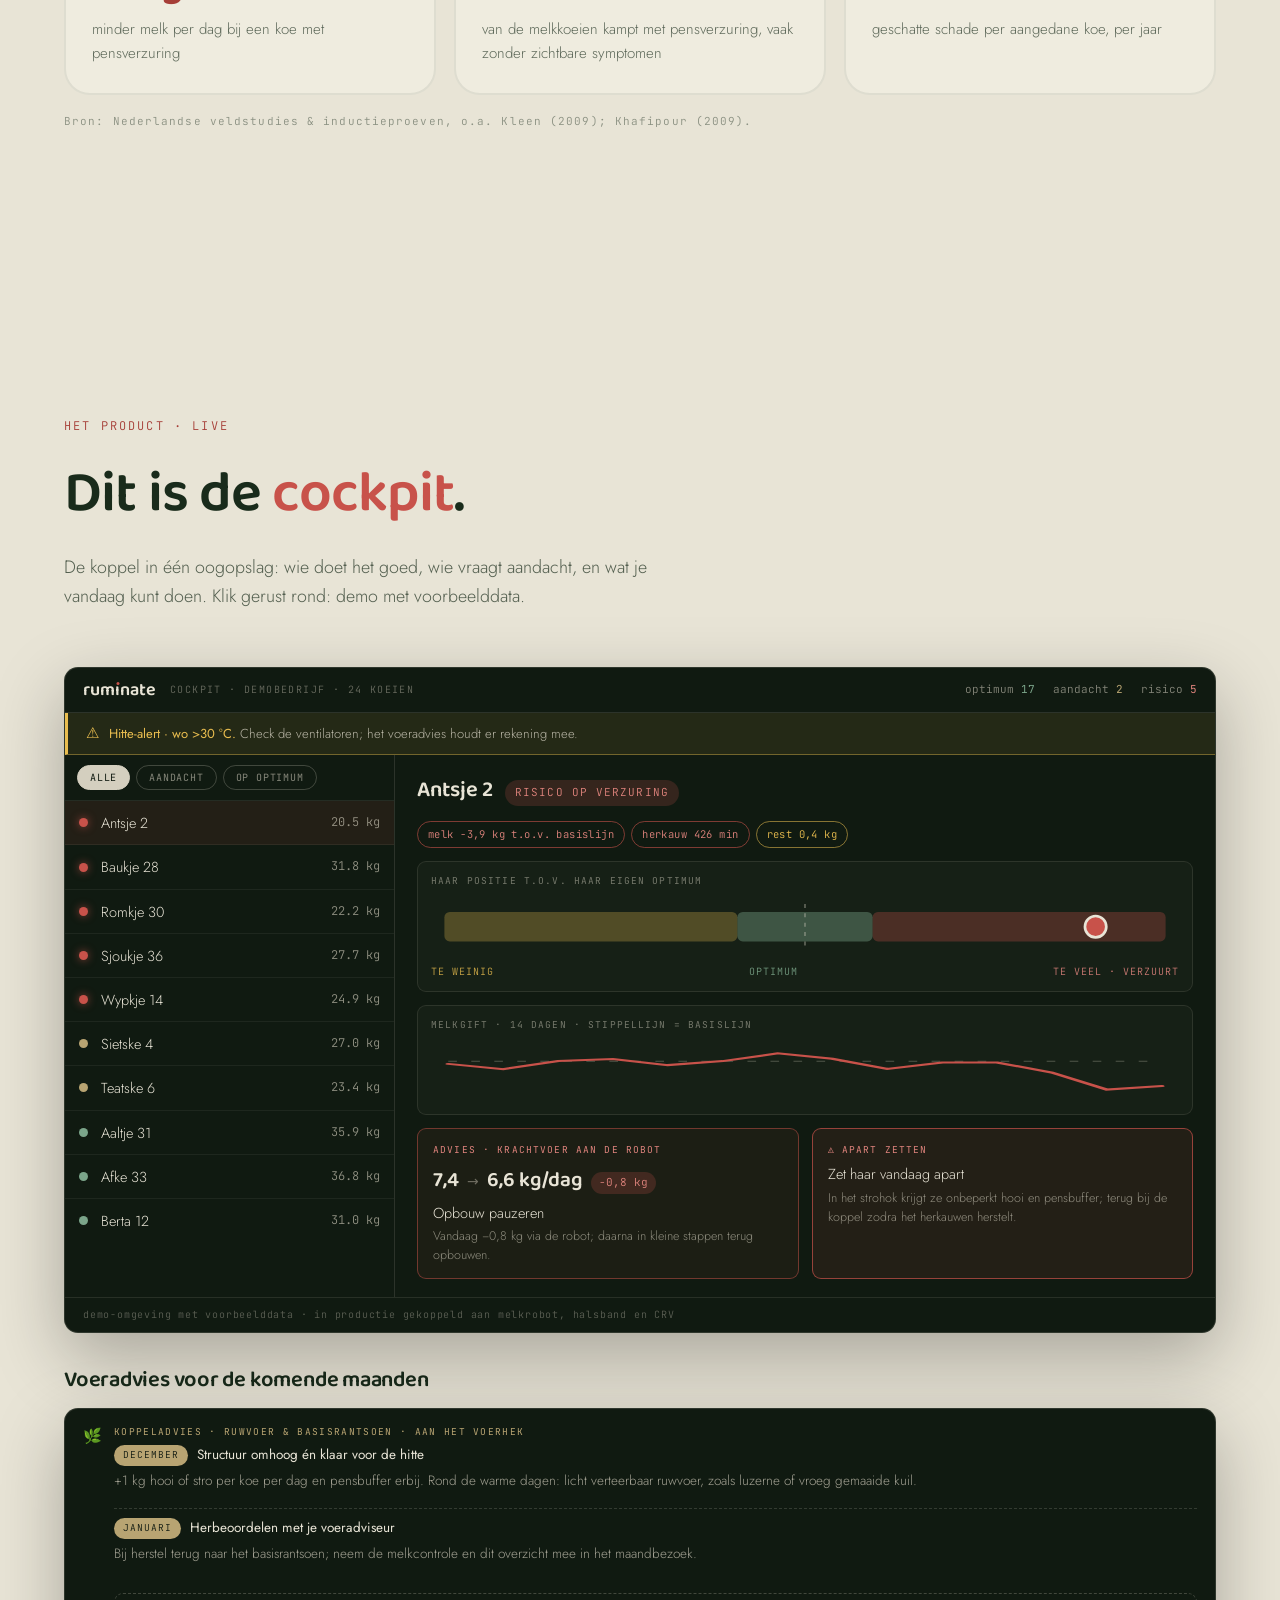
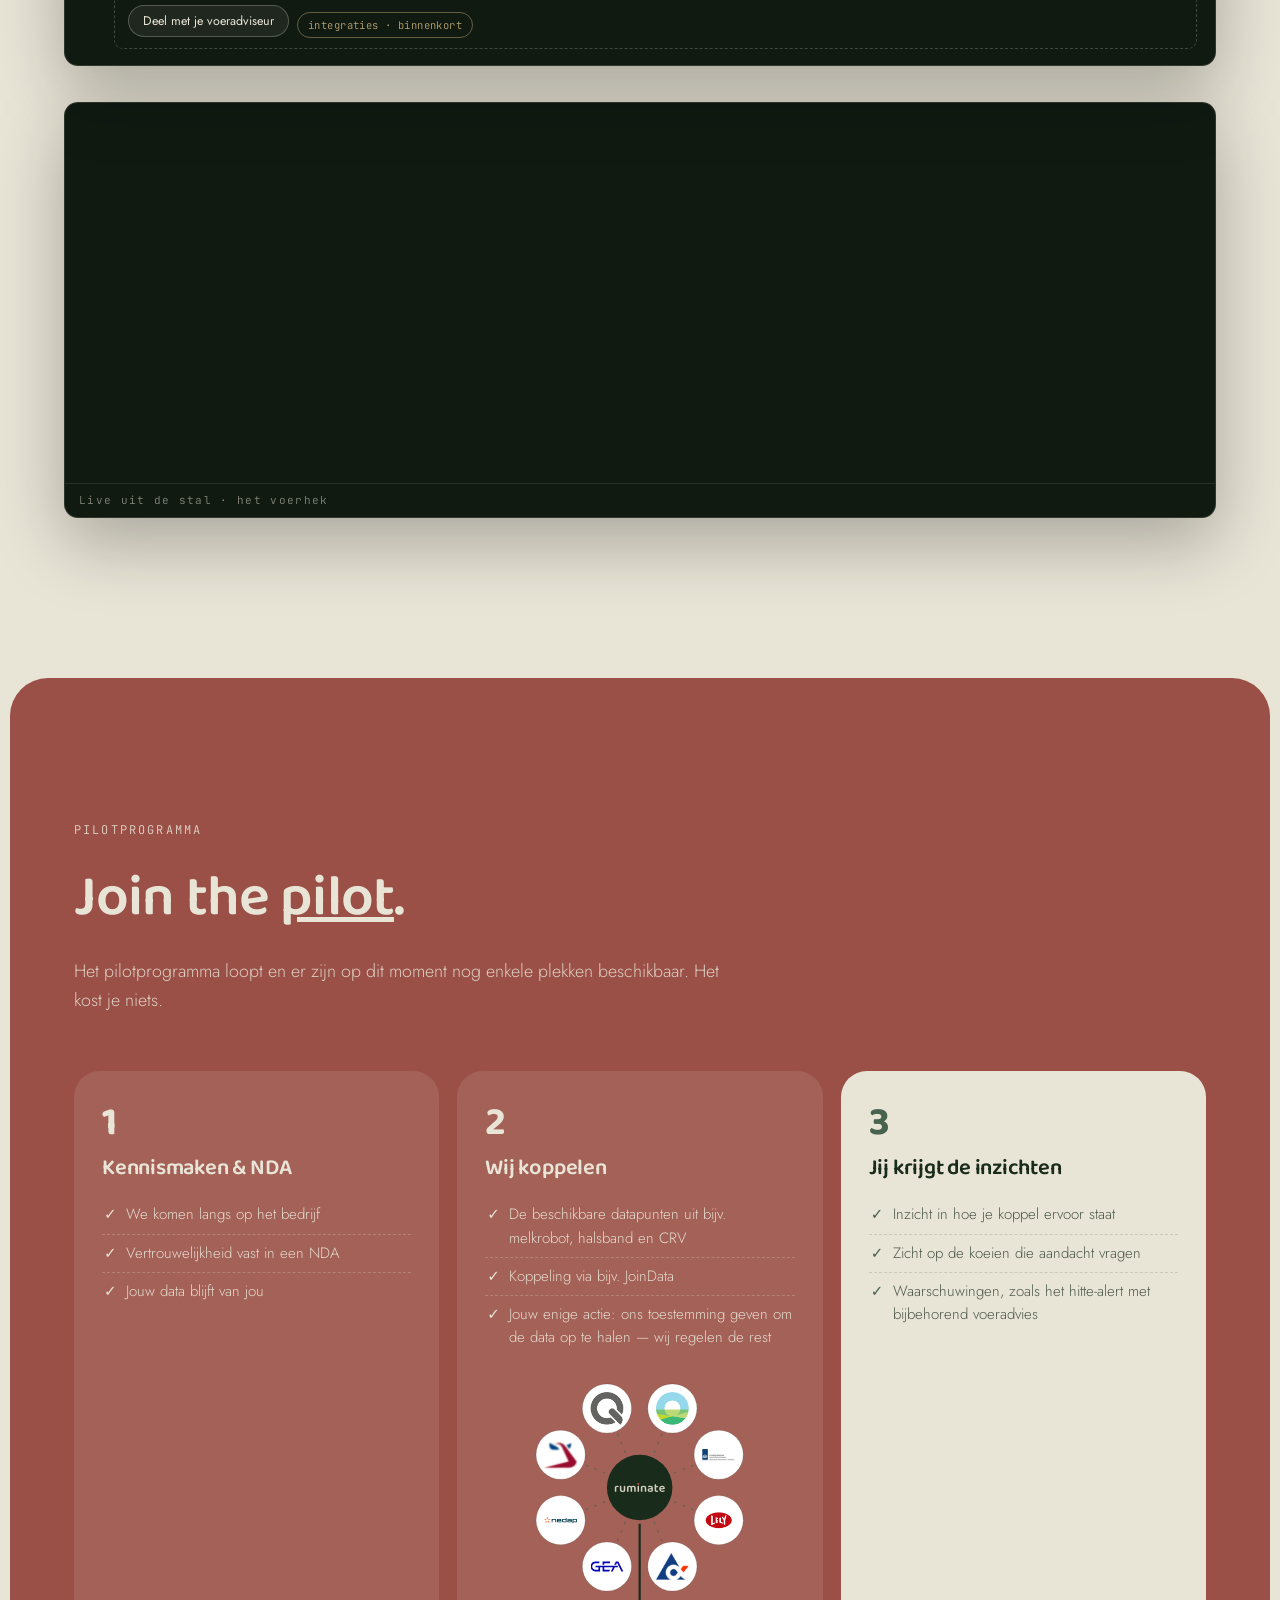
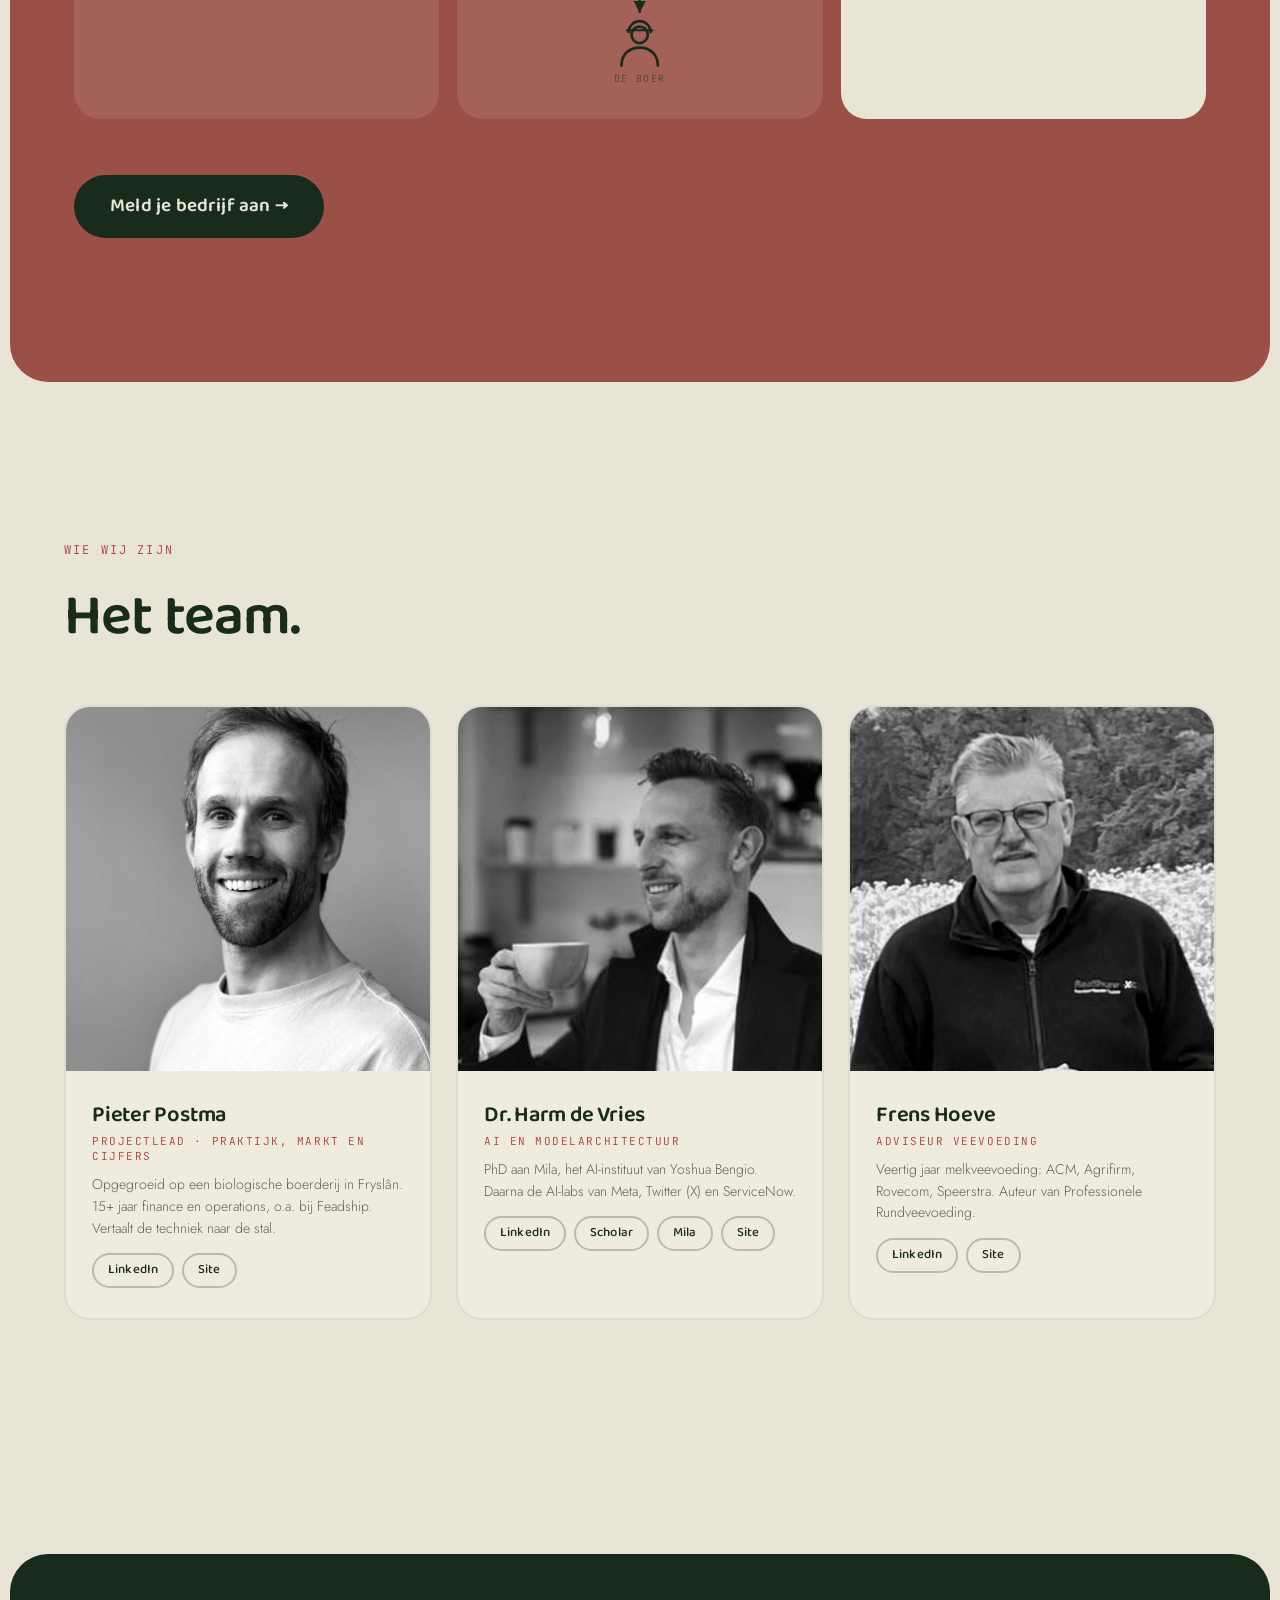
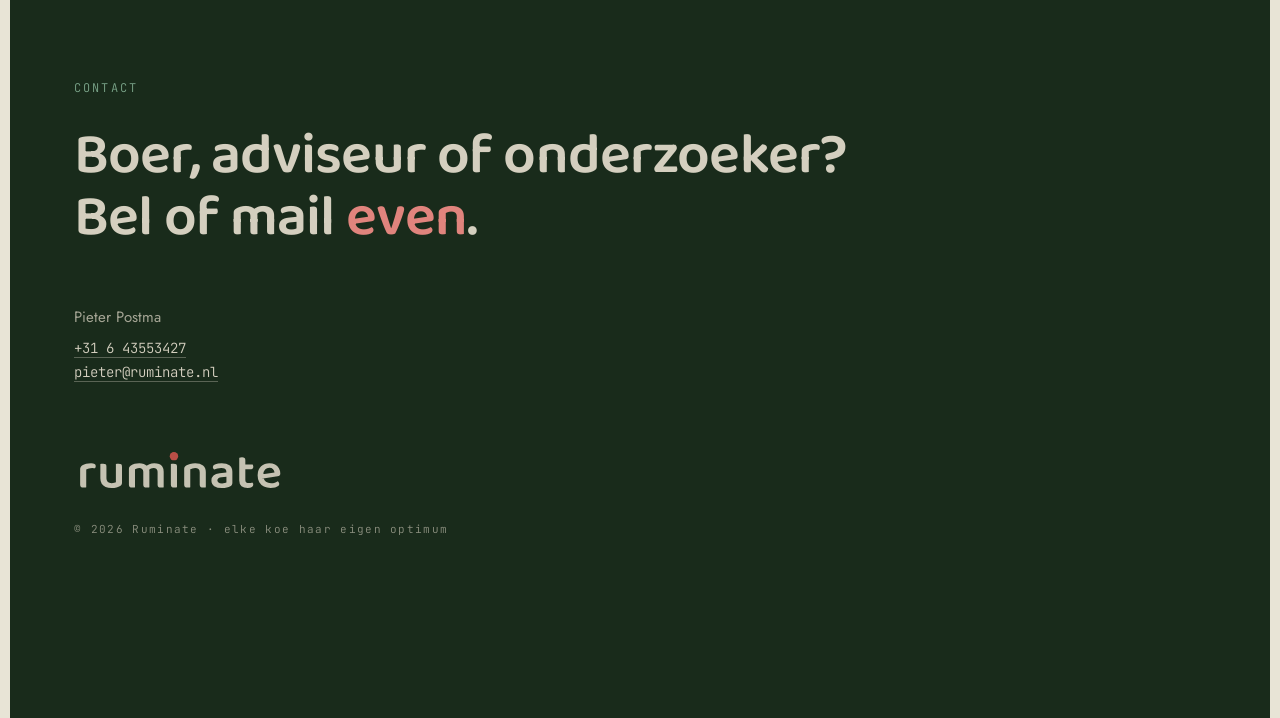
==== commit c7d42507: "voeradvies per maand (alle varianten) Co-Authored-By: Claude Fable 5 <noreply@anthropic.com>" ====
--- a/astro/index.html
+++ b/astro/index.html
@@ -1,4 +1,4 @@
-<!DOCTYPE html><html lang="nl"> <head><meta charset="UTF-8"><meta name="viewport" content="width=device-width, initial-scale=1"><title>Ruminate · inzicht per koe</title><meta name="description" content="Ruminate maakt de data van je melkveebedrijf inzichtelijk: zie welke koeien niet optimaal presteren. Gratis pilotprogramma."><link rel="icon" href="branding/ruminate-icon-32.png"><link rel="preconnect" href="https://fonts.googleapis.com"><link rel="preconnect" href="https://fonts.gstatic.com" crossorigin><link href="https://fonts.googleapis.com/css2?family=Baloo+2:wght@500;600;700&family=Jost:wght@300;400;500&family=JetBrains+Mono:wght@300;400&display=swap" rel="stylesheet"><link rel="stylesheet" href="styles.css"></head> <body> <header id="kop"> <a class="woordmerk" href="#top">rum<span class="rum-i">ı</span>nate</a> <nav> <a href="#probleem">Probleem</a> <a href="#product">Product</a> <a href="#pilot">Pilot</a> <a href="#team">Team</a> <a href="#contact">Contact</a> </nav> </header> <main id="top"> <section class="blok hero"> <div class="binnen hero-grid"> <div class="hero-tekst"> <div class="kicker">Ruminate · voor melkveehouders</div> <h1>Elke koe<br>haar <span class="r">eigen</span><br>optimum<span class="r">.</span></h1> <p class="intro">Ruminate maakt de data die je bedrijf al heeft inzichtelijk: zie in één oogopslag welke koeien niet optimaal presteren, en wat je vandaag kunt doen.</p> <a class="knop reveal" style="margin-top:38px" href="#pilot">Join the pilot →</a> </div> <figure class="koefilm" aria-label="Grazende koe"> <div class="kader"><video autoplay muted loop playsinline preload="metadata" disablepictureinpicture src="media/grazende-koe.mp4"></video></div> </figure> </div> </section> <section class="blok" id="probleem" style="padding-top:6vh"> <div class="binnen"> <div class="kicker">Het probleem</div> <h2 class="reveal">Niet elke koe presteert <span class="r">optimaal</span>.</h2> <p class="intro reveal">Eén voertabel voor de hele koppel, terwijl iedere koe haar eigen ideale zone heeft. Zit ze daarboven of daaronder, dan blijft er rendement liggen.</p> <div class="lat-wrap reveal"> <div class="lat-schaal" aria-hidden="true"> <span class="s-min">←&nbsp;weinig krachtvoer</span><span class="s-max">veel krachtvoer&nbsp;→</span> </div> <div class="lat-balk" aria-hidden="true"> <i class="z1"></i><i class="z2"></i><i class="z3"></i> <span class="optimum-tik"></span> <span class="naald" title="Iedere koe zit ergens anders op de lat"></span> </div> <div class="lat"> <div class="links"><h4>Te weinig krachtvoer</h4><p>Haar potentieel blijft onbenut.</p></div> <div class="midden"><h4>Optimaal</h4><p>De ideale zone: hier is ze op haar best. Smal, en per koe anders.</p></div> <div class="rechts"><h4>Te veel krachtvoer</h4><p>Verhoogd risico op:</p> <ul class="lat-lijst"><li>pensverzuring</li><li>klauwproblemen</li><li>langdurige uitval</li></ul></div> </div> <div class="lat-basis reveal"><h4>Het fundament: ruwvoer</h4><p>Ook het basisrantsoen aan het voerhek bepaalt of ze haar optimum haalt: voldoende structuur en de juiste energie voor de hele koppel.</p></div> <div class="feiten reveal"> <h4>Wat onderzoek laat zien</h4> <div class="feiten-rij"> <div class="feit-kaart"><b>~3&nbsp;kg</b><span>minder melk per dag bij een koe met pensverzuring</span></div> <div class="feit-kaart"><b>11–26%</b><span>van de melkkoeien kampt met pensverzuring, vaak zonder zichtbare symptomen</span></div> <div class="feit-kaart"><b>€200–400</b><span>geschatte schade per aangedane koe, per jaar</span></div> </div> <div class="feiten-bron">Bron: Nederlandse veldstudies &amp; inductieproeven, o.a. Kleen (2009); Khafipour (2009).</div> </div> </div> </div> </section> <section class="blok" id="product"> <div class="binnen"> <div class="kicker">Het product · live</div> <h2 class="reveal">Dit is de <span class="r">cockpit</span>.</h2> <p class="intro reveal">De koppel in één oogopslag: wie doet het goed, wie vraagt aandacht, en wat je vandaag kunt doen. Klik gerust rond: demo met voorbeelddata.</p> <div class="product-rij reveal" style="margin-top:56px"> <div id="cockpit"></div> <h3 class="product-kop">Voeradvies voor de komende weken</h3> <div id="koppeladvies" aria-label="Koppeladvies"></div> <figure class="product-film" aria-label="Koeien aan het voerhek"> <video autoplay muted loop playsinline preload="metadata" disablepictureinpicture src="media/koeien-eten.mp4"></video> <figcaption>Live uit de stal · het voerhek</figcaption> </figure> </div> </div> </section> <section class="blok rood-blok" id="pilot"> <div class="binnen"> <div class="kicker">Pilotprogramma</div> <h2 class="reveal">Join the <u>pilot</u>.</h2> <p class="intro reveal">Het pilotprogramma loopt en er zijn op dit moment nog enkele plekken beschikbaar. Het kost je niets.</p> <div class="pilotkaarten reveal"> <div class="pk"><div class="nr">1</div><h3>Kennismaken &amp; NDA</h3> <ul><li>We komen langs op het bedrijf</li><li>Vertrouwelijkheid vast in een NDA</li><li>Jouw data blijft van jou</li></ul></div> <div class="pk"><div class="nr">2</div><h3>Wij koppelen</h3> <ul><li>De beschikbare datapunten uit bijv. melkrobot, halsband en CRV</li><li>Koppeling via bijv. JoinData</li><li>Jouw enige actie: ons toestemming geven om de data op te halen — wij regelen de rest</li></ul> <div class="datakring reveal" aria-label="Datastromen komen samen bij Ruminate en gaan naar de boer"> <svg viewBox="0 0 340 348" xmlns="http://www.w3.org/2000/svg"> <defs> <marker id="dkpijl" viewBox="0 0 10 10" refX="8" refY="5" markerWidth="7" markerHeight="7" orient="auto"> <path d="M0 1 L8 5 L0 9 Z" fill="var(--groen)"></path> </marker> </defs> <g stroke="rgba(71,98,79,.55)" stroke-width="1.6"> <line class="stroom" x1="256.84467605606096" y1="163.97224264231843" x2="170" y2="128"></line><line class="stroom" x1="205.97224264231843" y1="214.84467605606096" x2="170" y2="128"></line><line class="stroom" x1="134.02775735768157" y1="214.84467605606096" x2="170" y2="128"></line><line class="stroom" x1="83.15532394393905" y1="163.97224264231846" x2="170" y2="128"></line><line class="stroom" x1="83.15532394393902" y1="92.02775735768162" x2="170" y2="128"></line><line class="stroom" x1="134.0277573576816" y1="41.15532394393904" x2="170" y2="128"></line><line class="stroom" x1="205.97224264231846" y1="41.15532394393905" x2="170" y2="128"></line><line class="stroom" x1="256.84467605606096" y1="92.02775735768158" x2="170" y2="128"></line> </g> <g> <circle cx="256.84467605606096" cy="163.97224264231843" r="27" fill="#fff" stroke="rgba(25,43,27,.15)"></circle> <image href="media/logos/lely.png" x="238.84467605606096" y="145.97224264231843" width="36" height="36" preserveAspectRatio="xMidYMid meet"></image> <title>Lely</title> </g><g> <circle cx="205.97224264231843" cy="214.84467605606096" r="27" fill="#fff" stroke="rgba(25,43,27,.15)"></circle> <image href="media/logos/delaval.png" x="187.97224264231843" y="196.84467605606096" width="36" height="36" preserveAspectRatio="xMidYMid meet"></image> <title>DeLaval</title> </g><g> <circle cx="134.02775735768157" cy="214.84467605606096" r="27" fill="#fff" stroke="rgba(25,43,27,.15)"></circle> <image href="media/logos/gea.svg" x="116.02775735768157" y="196.84467605606096" width="36" height="36" preserveAspectRatio="xMidYMid meet"></image> <title>GEA</title> </g><g> <circle cx="83.15532394393905" cy="163.97224264231846" r="27" fill="#fff" stroke="rgba(25,43,27,.15)"></circle> <image href="media/logos/nedap.svg" x="65.15532394393905" y="145.97224264231846" width="36" height="36" preserveAspectRatio="xMidYMid meet"></image> <title>Nedap</title> </g><g> <circle cx="83.15532394393902" cy="92.02775735768162" r="27" fill="#fff" stroke="rgba(25,43,27,.15)"></circle> <image href="media/logos/crv.png" x="65.15532394393902" y="74.02775735768162" width="36" height="36" preserveAspectRatio="xMidYMid meet"></image> <title>CRV</title> </g><g> <circle cx="134.0277573576816" cy="41.15532394393904" r="27" fill="#fff" stroke="rgba(25,43,27,.15)"></circle> <image href="media/logos/qlip.png" x="116.0277573576816" y="23.155323943939038" width="36" height="36" preserveAspectRatio="xMidYMid meet"></image> <title>Qlip</title> </g><g> <circle cx="205.97224264231846" cy="41.15532394393905" r="27" fill="#fff" stroke="rgba(25,43,27,.15)"></circle> <image href="media/logos/joindata.png" x="187.97224264231846" y="23.155323943939052" width="36" height="36" preserveAspectRatio="xMidYMid meet"></image> <title>JoinData</title> </g><g> <circle cx="256.84467605606096" cy="92.02775735768158" r="27" fill="#fff" stroke="rgba(25,43,27,.15)"></circle> <image href="media/logos/knmi.png" x="238.84467605606096" y="74.02775735768158" width="36" height="36" preserveAspectRatio="xMidYMid meet"></image> <title>KNMI</title> </g> <circle cx="170" cy="128" r="36" fill="var(--groen)"></circle> <image href="branding/ruminate-logo-creme.svg" x="141" y="117" width="58" height="22" preserveAspectRatio="xMidYMid meet"></image> <line x1="170" y1="168" x2="170" y2="266" stroke="var(--groen)" stroke-width="2.4" marker-end="url(#dkpijl)"></line> <g fill="none" stroke="var(--groen)" stroke-width="3" stroke-linecap="round"> <circle cx="170" cy="290" r="9"></circle> <path d="M158 287 a 12 12 0 0 1 24 0"></path> <path d="M156 285 h28" stroke-width="2.4"></path> <path d="M150 324 c 0 -13 9 -20 20 -20 s 20 7 20 20"></path> </g> <text x="170" y="342" text-anchor="middle" font-family="JetBrains Mono,monospace" font-size="11" letter-spacing="1.6" fill="rgba(25,43,27,.55)">DE BOER</text> </svg> </div></div> <div class="pk gratis"><div class="nr">3</div><h3>Jij krijgt de inzichten</h3> <ul><li>Inzicht in hoe je koppel ervoor staat</li><li>Zicht op de koeien die aandacht vragen</li><li>Waarschuwingen, zoals het hitte-alert met bijbehorend voeradvies</li></ul></div> </div> <a class="knop" href="mailto:pilot@ruminate.nl?subject=Aanmelding%20pilotprogramma%20Ruminate">Meld je bedrijf aan →</a> </div> </section> <section class="blok" id="team"> <div class="binnen"> <div class="kicker">Wie wij zijn</div> <h2 class="reveal">Het team.</h2> <div class="team"> <div class="lid reveal"> <img src="team/pieter-postma-headshot.jpg" alt="Pieter Postma"> <div class="tekst"> <h3>Pieter Postma</h3><div class="rol">Projectlead · praktijk, markt en cijfers</div> <p>Opgegroeid op een biologische boerderij in Fryslân. 15+ jaar finance en operations, o.a. bij Feadship. Vertaalt de techniek naar de stal.</p> <div class="links"> <a href="https://www.linkedin.com/in/pieter-postma-b867252b" target="_blank" rel="noopener">LinkedIn</a><a href="https://www.novastarfinance.nl" target="_blank" rel="noopener">Site</a> </div> </div> </div><div class="lid reveal"> <img src="team/harm-de-vries-headshot.jpg" alt="Dr. Harm de Vries"> <div class="tekst"> <h3>Dr. Harm de Vries</h3><div class="rol">AI en modelarchitectuur</div> <p>PhD aan Mila, het AI-instituut van Yoshua Bengio. Daarna de AI-labs van Meta, Twitter (X) en ServiceNow.</p> <div class="links"> <a href="https://www.linkedin.com/in/harm-de-vries-8506ab57" target="_blank" rel="noopener">LinkedIn</a><a href="https://scholar.google.com/citations?user=LWrdpCsAAAAJ" target="_blank" rel="noopener">Scholar</a><a href="https://mila.quebec/en/directory/harm-de-vries" target="_blank" rel="noopener">Mila</a><a href="https://www.harmdevries.com/" target="_blank" rel="noopener">Site</a> </div> </div> </div><div class="lid reveal"> <img src="team/frens-hoeve-headshot.jpg" alt="Frens Hoeve"> <div class="tekst"> <h3>Frens Hoeve</h3><div class="rol">Adviseur veevoeding</div> <p>Veertig jaar melkveevoeding: ACM, Agrifirm, Rovecom, Speerstra. Auteur van Professionele Rundveevoeding.</p> <div class="links"> <a href="https://www.linkedin.com/in/frens-hoeve-6b059480" target="_blank" rel="noopener">LinkedIn</a><a href="https://melkveevoeding.jimdosite.com" target="_blank" rel="noopener">Site</a> </div> </div> </div> </div> </div> </section> <section class="voet" id="contact"> <div class="binnen"> <div class="kicker" style="color:var(--sage)">Contact</div> <h2 class="reveal">Boer, adviseur of onderzoeker?<br>Bel of mail <span class="r">even</span>.</h2> <div class="contact reveal"> <div><b>Pieter Postma</b><a href="tel:+31643553427">+31 6 43553427</a><br><a href="mailto:pieter@ruminate.nl">pieter@ruminate.nl</a></div> </div> <img class="logo" src="branding/ruminate-logo-creme.svg" alt="Ruminate"> <div class="fijn">© 2026 Ruminate · elke koe haar eigen optimum</div> </div> </section> </main> <script>
+<!DOCTYPE html><html lang="nl"> <head><meta charset="UTF-8"><meta name="viewport" content="width=device-width, initial-scale=1"><title>Ruminate · inzicht per koe</title><meta name="description" content="Ruminate maakt de data van je melkveebedrijf inzichtelijk: zie welke koeien niet optimaal presteren. Gratis pilotprogramma."><link rel="icon" href="branding/ruminate-icon-32.png"><link rel="preconnect" href="https://fonts.googleapis.com"><link rel="preconnect" href="https://fonts.gstatic.com" crossorigin><link href="https://fonts.googleapis.com/css2?family=Baloo+2:wght@500;600;700&family=Jost:wght@300;400;500&family=JetBrains+Mono:wght@300;400&display=swap" rel="stylesheet"><link rel="stylesheet" href="styles.css"></head> <body> <header id="kop"> <a class="woordmerk" href="#top">rum<span class="rum-i">ı</span>nate</a> <nav> <a href="#probleem">Probleem</a> <a href="#product">Product</a> <a href="#pilot">Pilot</a> <a href="#team">Team</a> <a href="#contact">Contact</a> </nav> </header> <main id="top"> <section class="blok hero"> <div class="binnen hero-grid"> <div class="hero-tekst"> <div class="kicker">Ruminate · voor melkveehouders</div> <h1>Elke koe<br>haar <span class="r">eigen</span><br>optimum<span class="r">.</span></h1> <p class="intro">Ruminate maakt de data die je bedrijf al heeft inzichtelijk: zie in één oogopslag welke koeien niet optimaal presteren, en wat je vandaag kunt doen.</p> <a class="knop reveal" style="margin-top:38px" href="#pilot">Join the pilot →</a> </div> <figure class="koefilm" aria-label="Grazende koe"> <div class="kader"><video autoplay muted loop playsinline preload="metadata" disablepictureinpicture src="media/grazende-koe.mp4"></video></div> </figure> </div> </section> <section class="blok" id="probleem" style="padding-top:6vh"> <div class="binnen"> <div class="kicker">Het probleem</div> <h2 class="reveal">Niet elke koe presteert <span class="r">optimaal</span>.</h2> <p class="intro reveal">Eén voertabel voor de hele koppel, terwijl iedere koe haar eigen ideale zone heeft. Zit ze daarboven of daaronder, dan blijft er rendement liggen.</p> <div class="lat-wrap reveal"> <div class="lat-schaal" aria-hidden="true"> <span class="s-min">←&nbsp;weinig krachtvoer</span><span class="s-max">veel krachtvoer&nbsp;→</span> </div> <div class="lat-balk" aria-hidden="true"> <i class="z1"></i><i class="z2"></i><i class="z3"></i> <span class="optimum-tik"></span> <span class="naald" title="Iedere koe zit ergens anders op de lat"></span> </div> <div class="lat"> <div class="links"><h4>Te weinig krachtvoer</h4><p>Haar potentieel blijft onbenut.</p></div> <div class="midden"><h4>Optimaal</h4><p>De ideale zone: hier is ze op haar best. Smal, en per koe anders.</p></div> <div class="rechts"><h4>Te veel krachtvoer</h4><p>Verhoogd risico op:</p> <ul class="lat-lijst"><li>pensverzuring</li><li>klauwproblemen</li><li>langdurige uitval</li></ul></div> </div> <div class="lat-basis reveal"><h4>Het fundament: ruwvoer</h4><p>Ook het basisrantsoen aan het voerhek bepaalt of ze haar optimum haalt: voldoende structuur en de juiste energie voor de hele koppel.</p></div> <div class="feiten reveal"> <h4>Wat onderzoek laat zien</h4> <div class="feiten-rij"> <div class="feit-kaart"><b>~3&nbsp;kg</b><span>minder melk per dag bij een koe met pensverzuring</span></div> <div class="feit-kaart"><b>11–26%</b><span>van de melkkoeien kampt met pensverzuring, vaak zonder zichtbare symptomen</span></div> <div class="feit-kaart"><b>€200–400</b><span>geschatte schade per aangedane koe, per jaar</span></div> </div> <div class="feiten-bron">Bron: Nederlandse veldstudies &amp; inductieproeven, o.a. Kleen (2009); Khafipour (2009).</div> </div> </div> </div> </section> <section class="blok" id="product"> <div class="binnen"> <div class="kicker">Het product · live</div> <h2 class="reveal">Dit is de <span class="r">cockpit</span>.</h2> <p class="intro reveal">De koppel in één oogopslag: wie doet het goed, wie vraagt aandacht, en wat je vandaag kunt doen. Klik gerust rond: demo met voorbeelddata.</p> <div class="product-rij reveal" style="margin-top:56px"> <div id="cockpit"></div> <h3 class="product-kop">Voeradvies voor de komende maanden</h3> <div id="koppeladvies" aria-label="Koppeladvies"></div> <figure class="product-film" aria-label="Koeien aan het voerhek"> <video autoplay muted loop playsinline preload="metadata" disablepictureinpicture src="media/koeien-eten.mp4"></video> <figcaption>Live uit de stal · het voerhek</figcaption> </figure> </div> </div> </section> <section class="blok rood-blok" id="pilot"> <div class="binnen"> <div class="kicker">Pilotprogramma</div> <h2 class="reveal">Join the <u>pilot</u>.</h2> <p class="intro reveal">Het pilotprogramma loopt en er zijn op dit moment nog enkele plekken beschikbaar. Het kost je niets.</p> <div class="pilotkaarten reveal"> <div class="pk"><div class="nr">1</div><h3>Kennismaken &amp; NDA</h3> <ul><li>We komen langs op het bedrijf</li><li>Vertrouwelijkheid vast in een NDA</li><li>Jouw data blijft van jou</li></ul></div> <div class="pk"><div class="nr">2</div><h3>Wij koppelen</h3> <ul><li>De beschikbare datapunten uit bijv. melkrobot, halsband en CRV</li><li>Koppeling via bijv. JoinData</li><li>Jouw enige actie: ons toestemming geven om de data op te halen — wij regelen de rest</li></ul> <div class="datakring reveal" aria-label="Datastromen komen samen bij Ruminate en gaan naar de boer"> <svg viewBox="0 0 340 348" xmlns="http://www.w3.org/2000/svg"> <defs> <marker id="dkpijl" viewBox="0 0 10 10" refX="8" refY="5" markerWidth="7" markerHeight="7" orient="auto"> <path d="M0 1 L8 5 L0 9 Z" fill="var(--groen)"></path> </marker> </defs> <g stroke="rgba(71,98,79,.55)" stroke-width="1.6"> <line class="stroom" x1="256.84467605606096" y1="163.97224264231843" x2="170" y2="128"></line><line class="stroom" x1="205.97224264231843" y1="214.84467605606096" x2="170" y2="128"></line><line class="stroom" x1="134.02775735768157" y1="214.84467605606096" x2="170" y2="128"></line><line class="stroom" x1="83.15532394393905" y1="163.97224264231846" x2="170" y2="128"></line><line class="stroom" x1="83.15532394393902" y1="92.02775735768162" x2="170" y2="128"></line><line class="stroom" x1="134.0277573576816" y1="41.15532394393904" x2="170" y2="128"></line><line class="stroom" x1="205.97224264231846" y1="41.15532394393905" x2="170" y2="128"></line><line class="stroom" x1="256.84467605606096" y1="92.02775735768158" x2="170" y2="128"></line> </g> <g> <circle cx="256.84467605606096" cy="163.97224264231843" r="27" fill="#fff" stroke="rgba(25,43,27,.15)"></circle> <image href="media/logos/lely.png" x="238.84467605606096" y="145.97224264231843" width="36" height="36" preserveAspectRatio="xMidYMid meet"></image> <title>Lely</title> </g><g> <circle cx="205.97224264231843" cy="214.84467605606096" r="27" fill="#fff" stroke="rgba(25,43,27,.15)"></circle> <image href="media/logos/delaval.png" x="187.97224264231843" y="196.84467605606096" width="36" height="36" preserveAspectRatio="xMidYMid meet"></image> <title>DeLaval</title> </g><g> <circle cx="134.02775735768157" cy="214.84467605606096" r="27" fill="#fff" stroke="rgba(25,43,27,.15)"></circle> <image href="media/logos/gea.svg" x="116.02775735768157" y="196.84467605606096" width="36" height="36" preserveAspectRatio="xMidYMid meet"></image> <title>GEA</title> </g><g> <circle cx="83.15532394393905" cy="163.97224264231846" r="27" fill="#fff" stroke="rgba(25,43,27,.15)"></circle> <image href="media/logos/nedap.svg" x="65.15532394393905" y="145.97224264231846" width="36" height="36" preserveAspectRatio="xMidYMid meet"></image> <title>Nedap</title> </g><g> <circle cx="83.15532394393902" cy="92.02775735768162" r="27" fill="#fff" stroke="rgba(25,43,27,.15)"></circle> <image href="media/logos/crv.png" x="65.15532394393902" y="74.02775735768162" width="36" height="36" preserveAspectRatio="xMidYMid meet"></image> <title>CRV</title> </g><g> <circle cx="134.0277573576816" cy="41.15532394393904" r="27" fill="#fff" stroke="rgba(25,43,27,.15)"></circle> <image href="media/logos/qlip.png" x="116.0277573576816" y="23.155323943939038" width="36" height="36" preserveAspectRatio="xMidYMid meet"></image> <title>Qlip</title> </g><g> <circle cx="205.97224264231846" cy="41.15532394393905" r="27" fill="#fff" stroke="rgba(25,43,27,.15)"></circle> <image href="media/logos/joindata.png" x="187.97224264231846" y="23.155323943939052" width="36" height="36" preserveAspectRatio="xMidYMid meet"></image> <title>JoinData</title> </g><g> <circle cx="256.84467605606096" cy="92.02775735768158" r="27" fill="#fff" stroke="rgba(25,43,27,.15)"></circle> <image href="media/logos/knmi.png" x="238.84467605606096" y="74.02775735768158" width="36" height="36" preserveAspectRatio="xMidYMid meet"></image> <title>KNMI</title> </g> <circle cx="170" cy="128" r="36" fill="var(--groen)"></circle> <image href="branding/ruminate-logo-creme.svg" x="141" y="117" width="58" height="22" preserveAspectRatio="xMidYMid meet"></image> <line x1="170" y1="168" x2="170" y2="266" stroke="var(--groen)" stroke-width="2.4" marker-end="url(#dkpijl)"></line> <g fill="none" stroke="var(--groen)" stroke-width="3" stroke-linecap="round"> <circle cx="170" cy="290" r="9"></circle> <path d="M158 287 a 12 12 0 0 1 24 0"></path> <path d="M156 285 h28" stroke-width="2.4"></path> <path d="M150 324 c 0 -13 9 -20 20 -20 s 20 7 20 20"></path> </g> <text x="170" y="342" text-anchor="middle" font-family="JetBrains Mono,monospace" font-size="11" letter-spacing="1.6" fill="rgba(25,43,27,.55)">DE BOER</text> </svg> </div></div> <div class="pk gratis"><div class="nr">3</div><h3>Jij krijgt de inzichten</h3> <ul><li>Inzicht in hoe je koppel ervoor staat</li><li>Zicht op de koeien die aandacht vragen</li><li>Waarschuwingen, zoals het hitte-alert met bijbehorend voeradvies</li></ul></div> </div> <a class="knop" href="mailto:pilot@ruminate.nl?subject=Aanmelding%20pilotprogramma%20Ruminate">Meld je bedrijf aan →</a> </div> </section> <section class="blok" id="team"> <div class="binnen"> <div class="kicker">Wie wij zijn</div> <h2 class="reveal">Het team.</h2> <div class="team"> <div class="lid reveal"> <img src="team/pieter-postma-headshot.jpg" alt="Pieter Postma"> <div class="tekst"> <h3>Pieter Postma</h3><div class="rol">Projectlead · praktijk, markt en cijfers</div> <p>Opgegroeid op een biologische boerderij in Fryslân. 15+ jaar finance en operations, o.a. bij Feadship. Vertaalt de techniek naar de stal.</p> <div class="links"> <a href="https://www.linkedin.com/in/pieter-postma-b867252b" target="_blank" rel="noopener">LinkedIn</a><a href="https://www.novastarfinance.nl" target="_blank" rel="noopener">Site</a> </div> </div> </div><div class="lid reveal"> <img src="team/harm-de-vries-headshot.jpg" alt="Dr. Harm de Vries"> <div class="tekst"> <h3>Dr. Harm de Vries</h3><div class="rol">AI en modelarchitectuur</div> <p>PhD aan Mila, het AI-instituut van Yoshua Bengio. Daarna de AI-labs van Meta, Twitter (X) en ServiceNow.</p> <div class="links"> <a href="https://www.linkedin.com/in/harm-de-vries-8506ab57" target="_blank" rel="noopener">LinkedIn</a><a href="https://scholar.google.com/citations?user=LWrdpCsAAAAJ" target="_blank" rel="noopener">Scholar</a><a href="https://mila.quebec/en/directory/harm-de-vries" target="_blank" rel="noopener">Mila</a><a href="https://www.harmdevries.com/" target="_blank" rel="noopener">Site</a> </div> </div> </div><div class="lid reveal"> <img src="team/frens-hoeve-headshot.jpg" alt="Frens Hoeve"> <div class="tekst"> <h3>Frens Hoeve</h3><div class="rol">Adviseur veevoeding</div> <p>Veertig jaar melkveevoeding: ACM, Agrifirm, Rovecom, Speerstra. Auteur van Professionele Rundveevoeding.</p> <div class="links"> <a href="https://www.linkedin.com/in/frens-hoeve-6b059480" target="_blank" rel="noopener">LinkedIn</a><a href="https://melkveevoeding.jimdosite.com" target="_blank" rel="noopener">Site</a> </div> </div> </div> </div> </div> </section> <section class="voet" id="contact"> <div class="binnen"> <div class="kicker" style="color:var(--sage)">Contact</div> <h2 class="reveal">Boer, adviseur of onderzoeker?<br>Bel of mail <span class="r">even</span>.</h2> <div class="contact reveal"> <div><b>Pieter Postma</b><a href="tel:+31643553427">+31 6 43553427</a><br><a href="mailto:pieter@ruminate.nl">pieter@ruminate.nl</a></div> </div> <img class="logo" src="branding/ruminate-logo-creme.svg" alt="Ruminate"> <div class="fijn">© 2026 Ruminate · elke koe haar eigen optimum</div> </div> </section> </main> <script>
 /* reveals, meekleurende header, video's en parallax — zelfde gedrag als de HTML-site */
 (function(){
   var io = new IntersectionObserver(function(es){
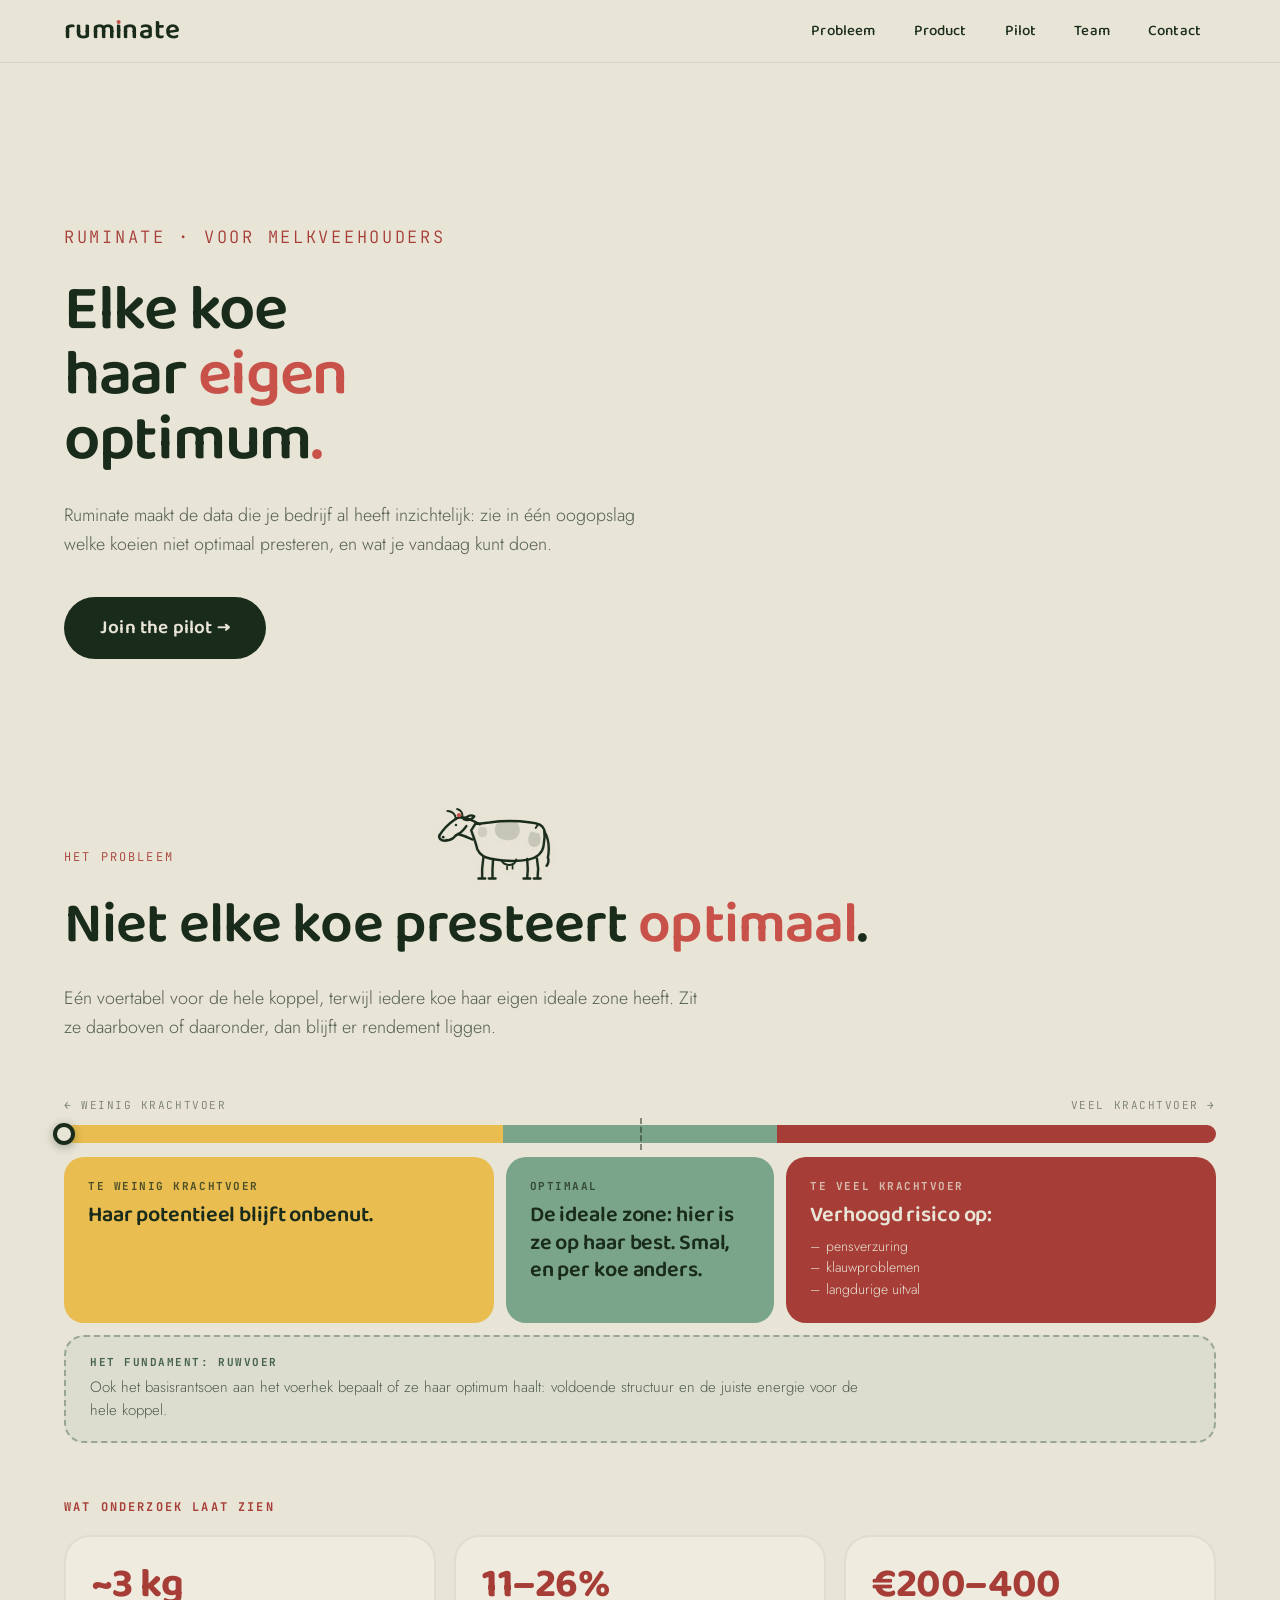
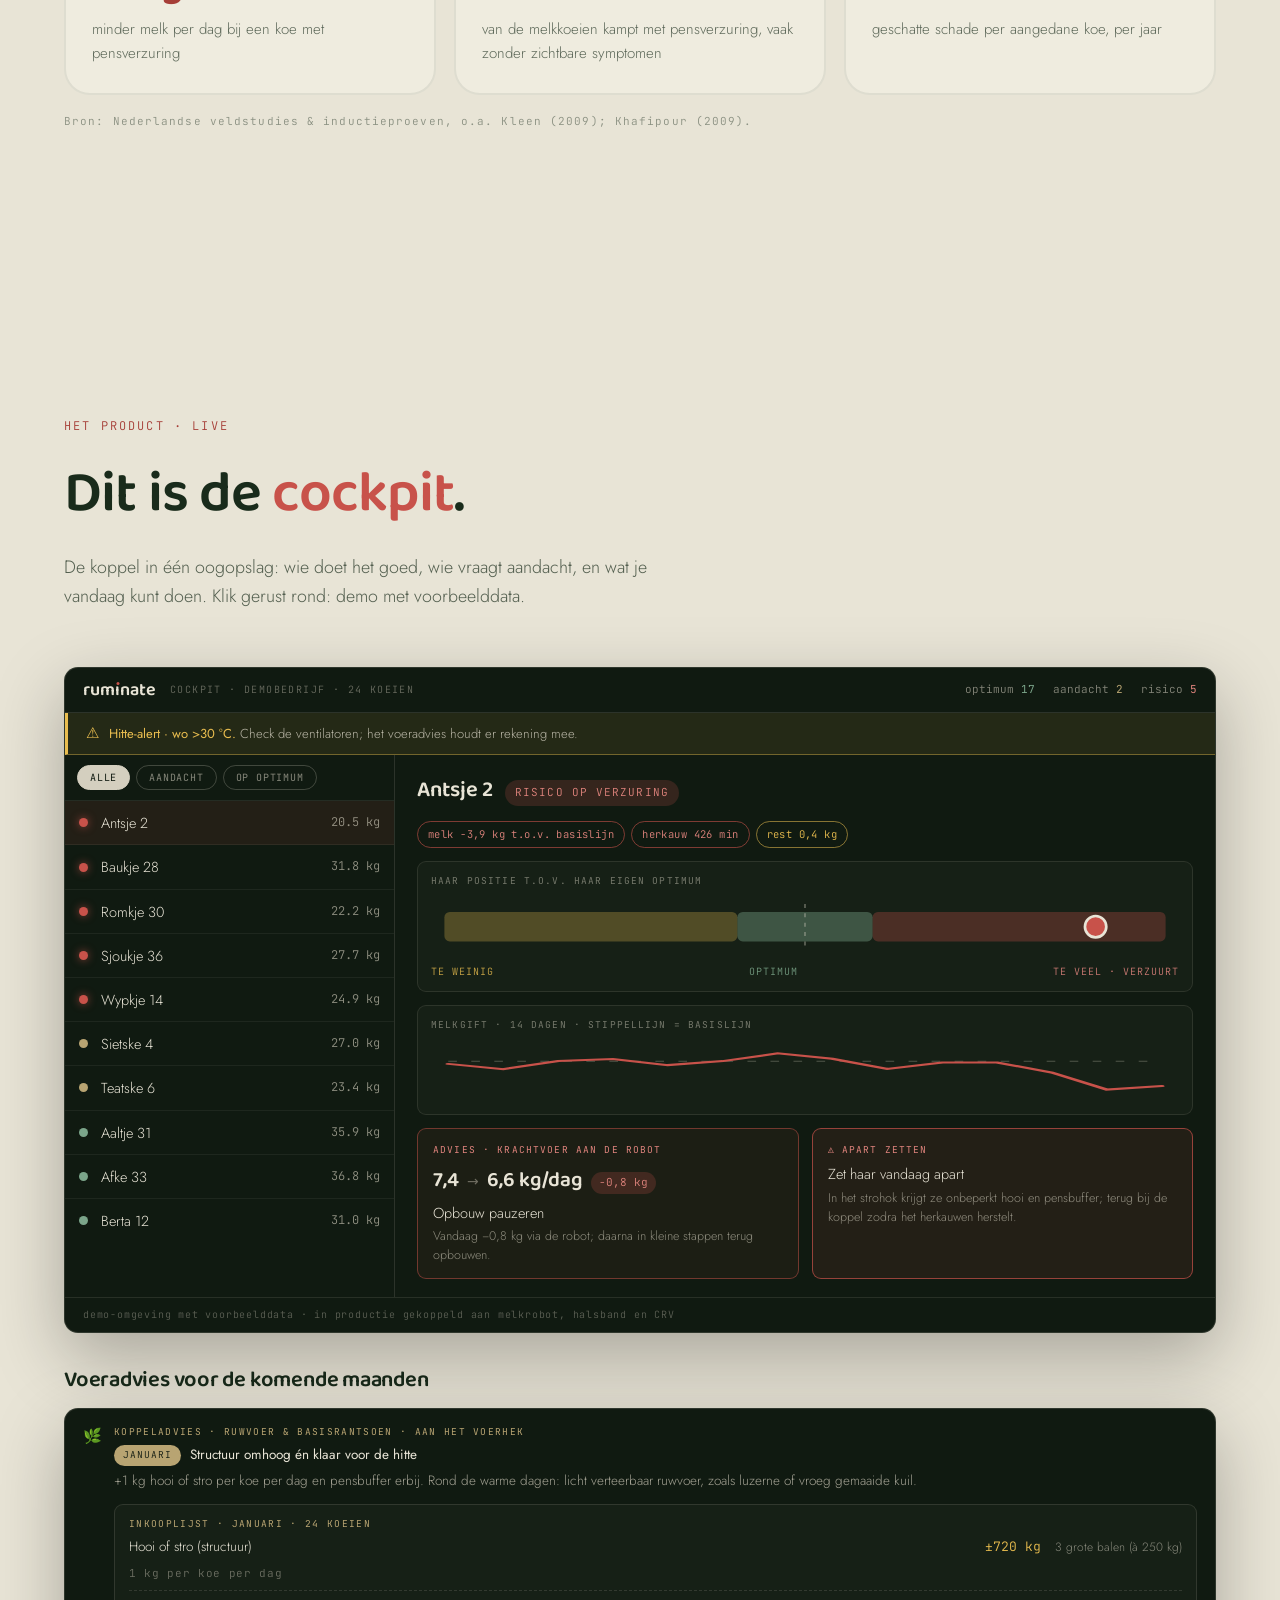
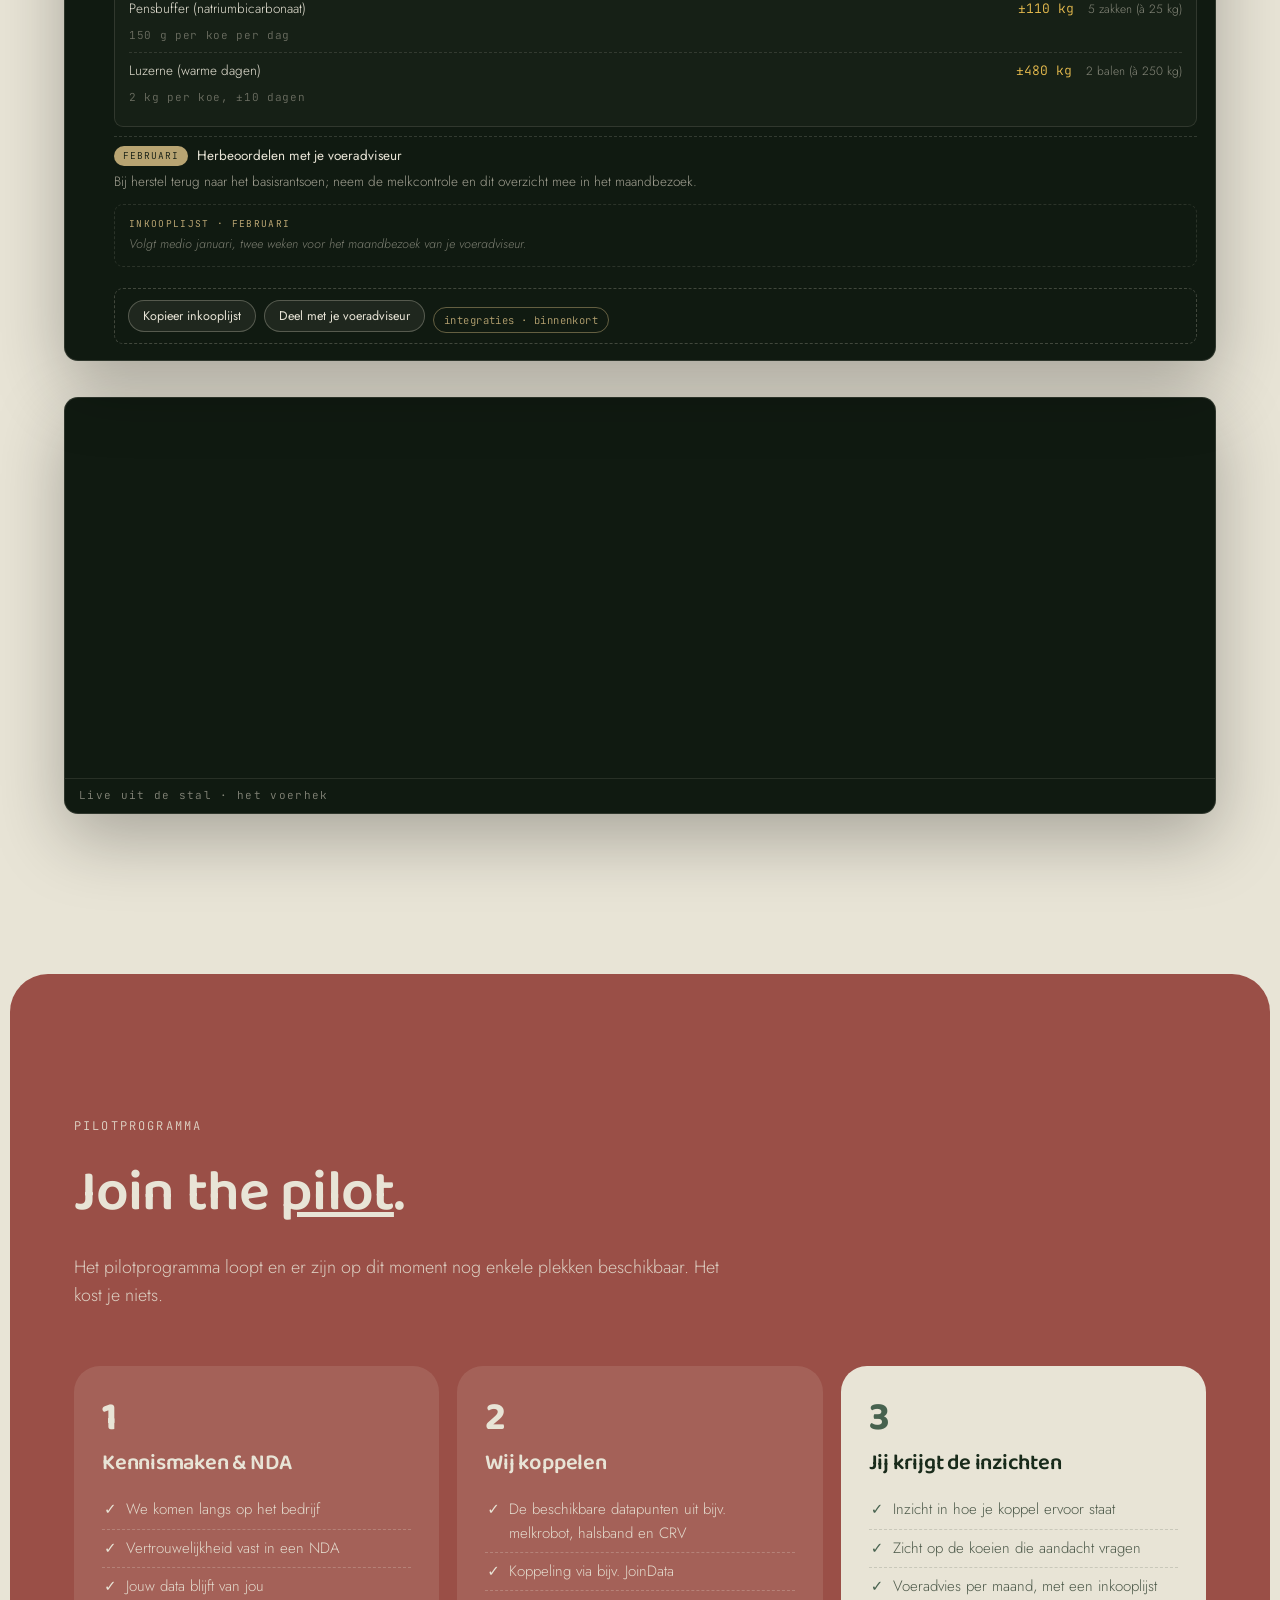
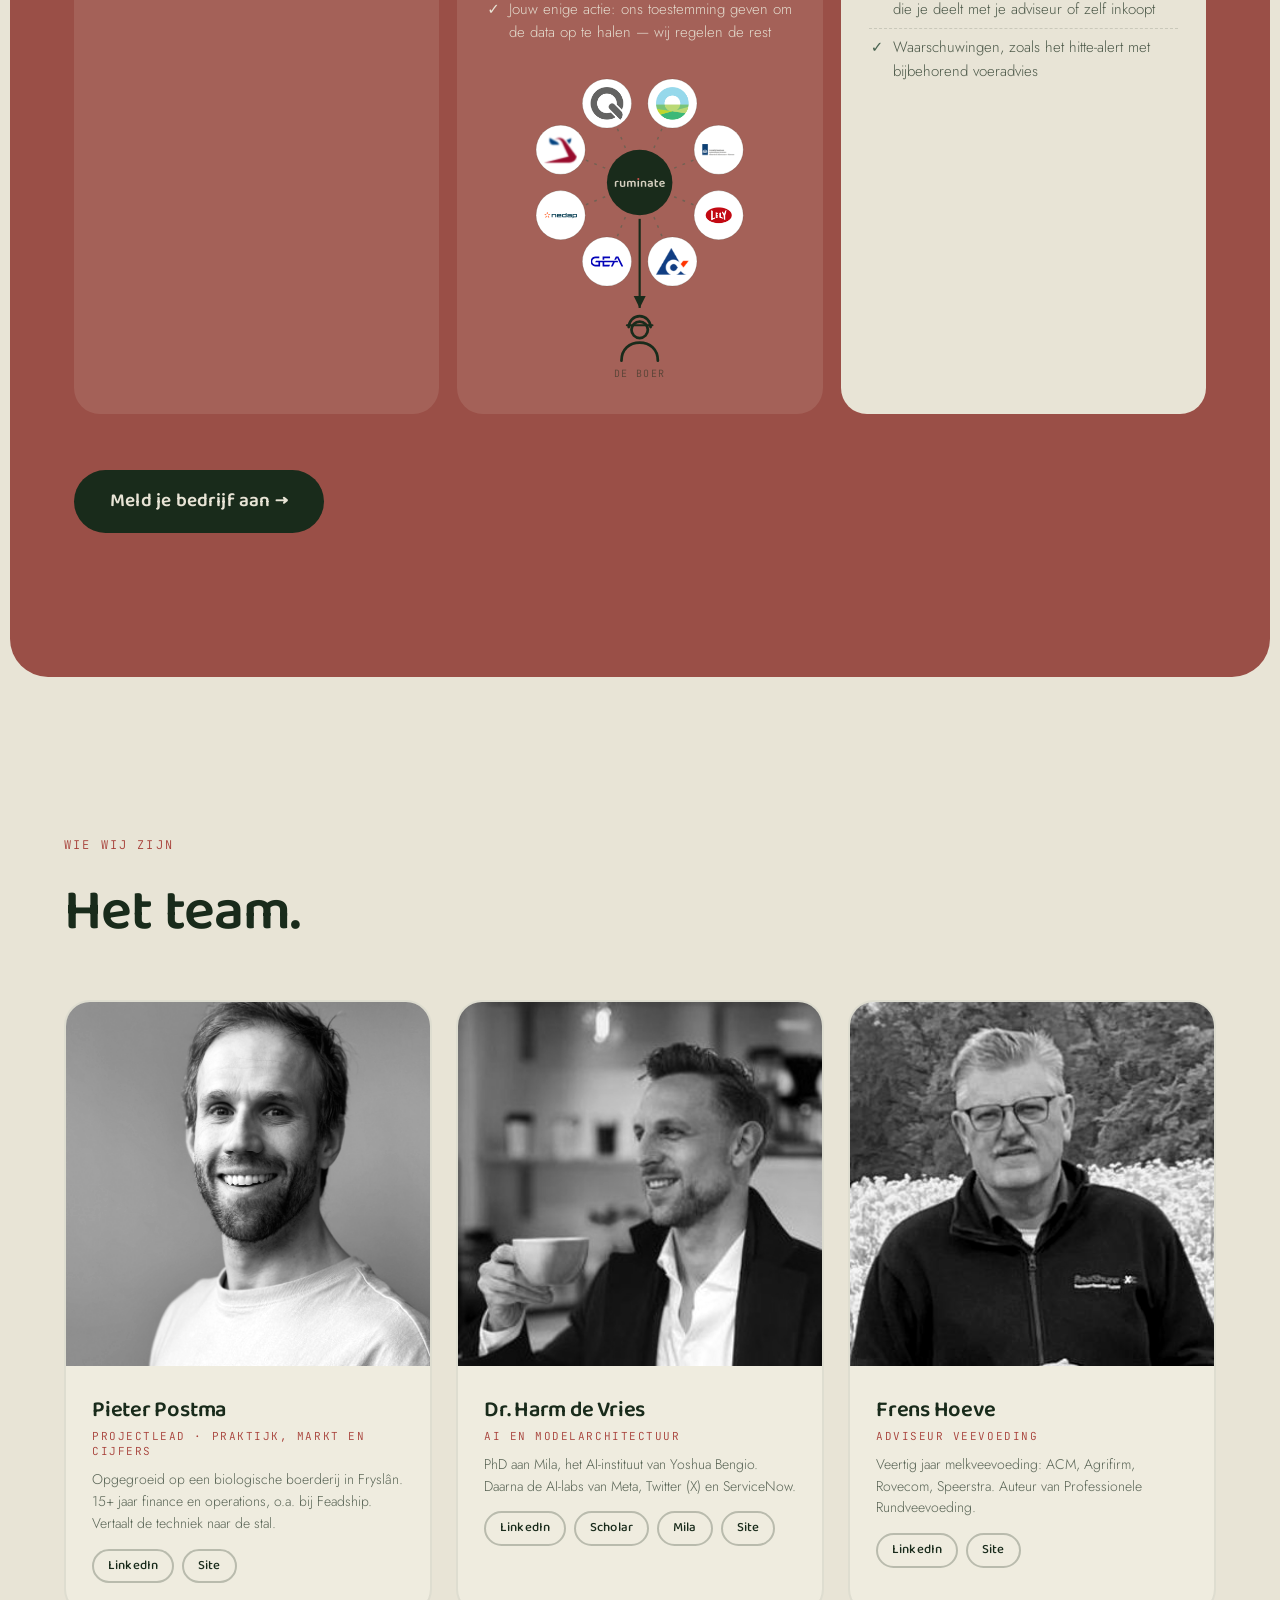
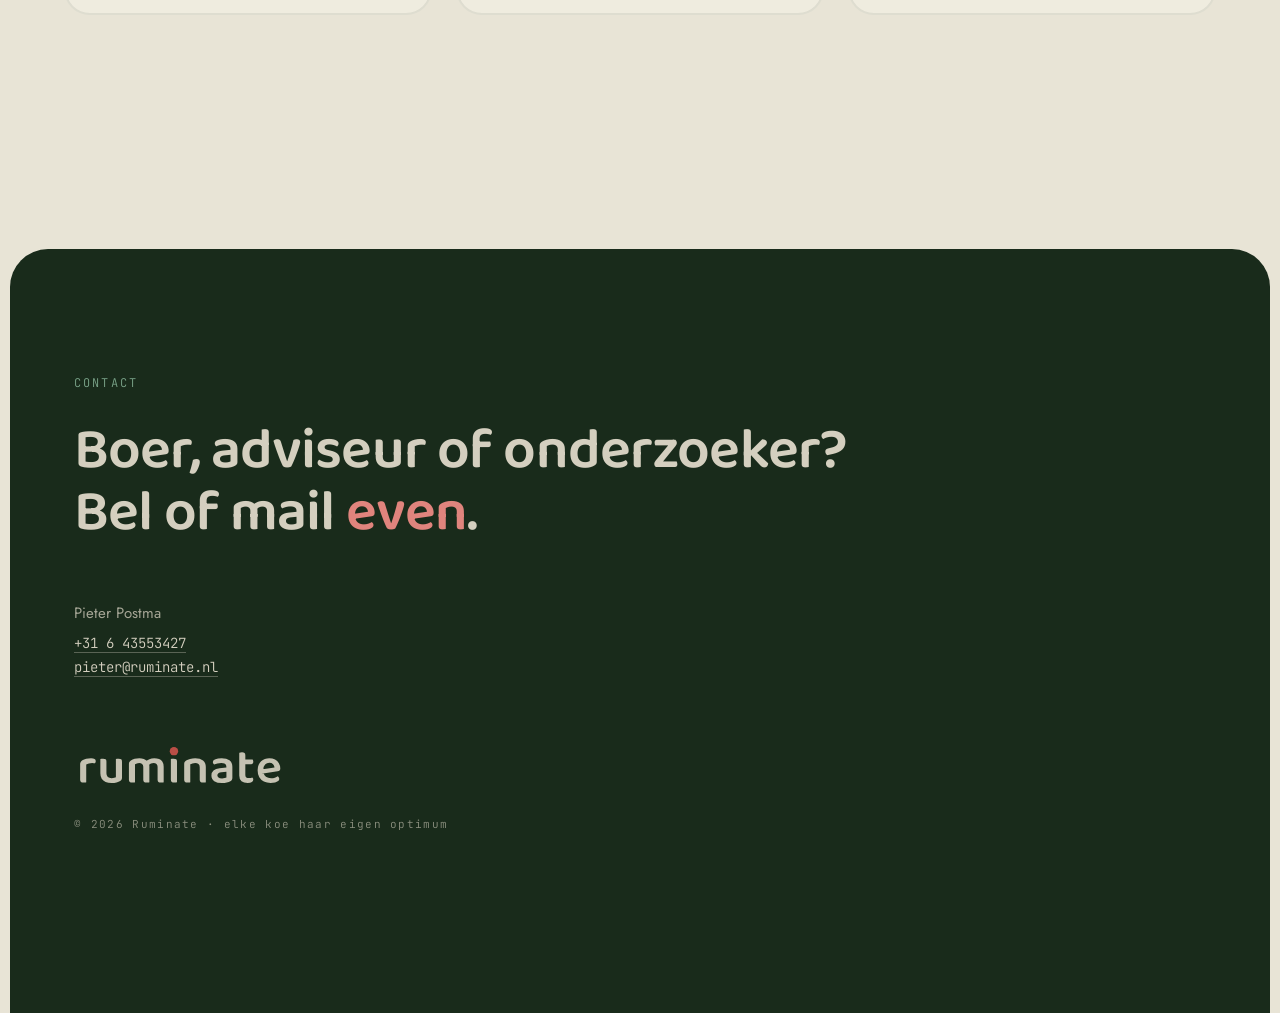
==== commit 3fdc2659: "erf: stap 3 met maandadvies en inkooplijst Co-Authored-By: Claude Fable 5 <noreply@anthropic.com>" ====
--- a/astro/index.html
+++ b/astro/index.html
@@ -1,4 +1,4 @@
-<!DOCTYPE html><html lang="nl"> <head><meta charset="UTF-8"><meta name="viewport" content="width=device-width, initial-scale=1"><title>Ruminate · inzicht per koe</title><meta name="description" content="Ruminate maakt de data van je melkveebedrijf inzichtelijk: zie welke koeien niet optimaal presteren. Gratis pilotprogramma."><link rel="icon" href="branding/ruminate-icon-32.png"><link rel="preconnect" href="https://fonts.googleapis.com"><link rel="preconnect" href="https://fonts.gstatic.com" crossorigin><link href="https://fonts.googleapis.com/css2?family=Baloo+2:wght@500;600;700&family=Jost:wght@300;400;500&family=JetBrains+Mono:wght@300;400&display=swap" rel="stylesheet"><link rel="stylesheet" href="styles.css"></head> <body> <header id="kop"> <a class="woordmerk" href="#top">rum<span class="rum-i">ı</span>nate</a> <nav> <a href="#probleem">Probleem</a> <a href="#product">Product</a> <a href="#pilot">Pilot</a> <a href="#team">Team</a> <a href="#contact">Contact</a> </nav> </header> <main id="top"> <section class="blok hero"> <div class="binnen hero-grid"> <div class="hero-tekst"> <div class="kicker">Ruminate · voor melkveehouders</div> <h1>Elke koe<br>haar <span class="r">eigen</span><br>optimum<span class="r">.</span></h1> <p class="intro">Ruminate maakt de data die je bedrijf al heeft inzichtelijk: zie in één oogopslag welke koeien niet optimaal presteren, en wat je vandaag kunt doen.</p> <a class="knop reveal" style="margin-top:38px" href="#pilot">Join the pilot →</a> </div> <figure class="koefilm" aria-label="Grazende koe"> <div class="kader"><video autoplay muted loop playsinline preload="metadata" disablepictureinpicture src="media/grazende-koe.mp4"></video></div> </figure> </div> </section> <section class="blok" id="probleem" style="padding-top:6vh"> <div class="binnen"> <div class="kicker">Het probleem</div> <h2 class="reveal">Niet elke koe presteert <span class="r">optimaal</span>.</h2> <p class="intro reveal">Eén voertabel voor de hele koppel, terwijl iedere koe haar eigen ideale zone heeft. Zit ze daarboven of daaronder, dan blijft er rendement liggen.</p> <div class="lat-wrap reveal"> <div class="lat-schaal" aria-hidden="true"> <span class="s-min">←&nbsp;weinig krachtvoer</span><span class="s-max">veel krachtvoer&nbsp;→</span> </div> <div class="lat-balk" aria-hidden="true"> <i class="z1"></i><i class="z2"></i><i class="z3"></i> <span class="optimum-tik"></span> <span class="naald" title="Iedere koe zit ergens anders op de lat"></span> </div> <div class="lat"> <div class="links"><h4>Te weinig krachtvoer</h4><p>Haar potentieel blijft onbenut.</p></div> <div class="midden"><h4>Optimaal</h4><p>De ideale zone: hier is ze op haar best. Smal, en per koe anders.</p></div> <div class="rechts"><h4>Te veel krachtvoer</h4><p>Verhoogd risico op:</p> <ul class="lat-lijst"><li>pensverzuring</li><li>klauwproblemen</li><li>langdurige uitval</li></ul></div> </div> <div class="lat-basis reveal"><h4>Het fundament: ruwvoer</h4><p>Ook het basisrantsoen aan het voerhek bepaalt of ze haar optimum haalt: voldoende structuur en de juiste energie voor de hele koppel.</p></div> <div class="feiten reveal"> <h4>Wat onderzoek laat zien</h4> <div class="feiten-rij"> <div class="feit-kaart"><b>~3&nbsp;kg</b><span>minder melk per dag bij een koe met pensverzuring</span></div> <div class="feit-kaart"><b>11–26%</b><span>van de melkkoeien kampt met pensverzuring, vaak zonder zichtbare symptomen</span></div> <div class="feit-kaart"><b>€200–400</b><span>geschatte schade per aangedane koe, per jaar</span></div> </div> <div class="feiten-bron">Bron: Nederlandse veldstudies &amp; inductieproeven, o.a. Kleen (2009); Khafipour (2009).</div> </div> </div> </div> </section> <section class="blok" id="product"> <div class="binnen"> <div class="kicker">Het product · live</div> <h2 class="reveal">Dit is de <span class="r">cockpit</span>.</h2> <p class="intro reveal">De koppel in één oogopslag: wie doet het goed, wie vraagt aandacht, en wat je vandaag kunt doen. Klik gerust rond: demo met voorbeelddata.</p> <div class="product-rij reveal" style="margin-top:56px"> <div id="cockpit"></div> <h3 class="product-kop">Voeradvies voor de komende maanden</h3> <div id="koppeladvies" aria-label="Koppeladvies"></div> <figure class="product-film" aria-label="Koeien aan het voerhek"> <video autoplay muted loop playsinline preload="metadata" disablepictureinpicture src="media/koeien-eten.mp4"></video> <figcaption>Live uit de stal · het voerhek</figcaption> </figure> </div> </div> </section> <section class="blok rood-blok" id="pilot"> <div class="binnen"> <div class="kicker">Pilotprogramma</div> <h2 class="reveal">Join the <u>pilot</u>.</h2> <p class="intro reveal">Het pilotprogramma loopt en er zijn op dit moment nog enkele plekken beschikbaar. Het kost je niets.</p> <div class="pilotkaarten reveal"> <div class="pk"><div class="nr">1</div><h3>Kennismaken &amp; NDA</h3> <ul><li>We komen langs op het bedrijf</li><li>Vertrouwelijkheid vast in een NDA</li><li>Jouw data blijft van jou</li></ul></div> <div class="pk"><div class="nr">2</div><h3>Wij koppelen</h3> <ul><li>De beschikbare datapunten uit bijv. melkrobot, halsband en CRV</li><li>Koppeling via bijv. JoinData</li><li>Jouw enige actie: ons toestemming geven om de data op te halen — wij regelen de rest</li></ul> <div class="datakring reveal" aria-label="Datastromen komen samen bij Ruminate en gaan naar de boer"> <svg viewBox="0 0 340 348" xmlns="http://www.w3.org/2000/svg"> <defs> <marker id="dkpijl" viewBox="0 0 10 10" refX="8" refY="5" markerWidth="7" markerHeight="7" orient="auto"> <path d="M0 1 L8 5 L0 9 Z" fill="var(--groen)"></path> </marker> </defs> <g stroke="rgba(71,98,79,.55)" stroke-width="1.6"> <line class="stroom" x1="256.84467605606096" y1="163.97224264231843" x2="170" y2="128"></line><line class="stroom" x1="205.97224264231843" y1="214.84467605606096" x2="170" y2="128"></line><line class="stroom" x1="134.02775735768157" y1="214.84467605606096" x2="170" y2="128"></line><line class="stroom" x1="83.15532394393905" y1="163.97224264231846" x2="170" y2="128"></line><line class="stroom" x1="83.15532394393902" y1="92.02775735768162" x2="170" y2="128"></line><line class="stroom" x1="134.0277573576816" y1="41.15532394393904" x2="170" y2="128"></line><line class="stroom" x1="205.97224264231846" y1="41.15532394393905" x2="170" y2="128"></line><line class="stroom" x1="256.84467605606096" y1="92.02775735768158" x2="170" y2="128"></line> </g> <g> <circle cx="256.84467605606096" cy="163.97224264231843" r="27" fill="#fff" stroke="rgba(25,43,27,.15)"></circle> <image href="media/logos/lely.png" x="238.84467605606096" y="145.97224264231843" width="36" height="36" preserveAspectRatio="xMidYMid meet"></image> <title>Lely</title> </g><g> <circle cx="205.97224264231843" cy="214.84467605606096" r="27" fill="#fff" stroke="rgba(25,43,27,.15)"></circle> <image href="media/logos/delaval.png" x="187.97224264231843" y="196.84467605606096" width="36" height="36" preserveAspectRatio="xMidYMid meet"></image> <title>DeLaval</title> </g><g> <circle cx="134.02775735768157" cy="214.84467605606096" r="27" fill="#fff" stroke="rgba(25,43,27,.15)"></circle> <image href="media/logos/gea.svg" x="116.02775735768157" y="196.84467605606096" width="36" height="36" preserveAspectRatio="xMidYMid meet"></image> <title>GEA</title> </g><g> <circle cx="83.15532394393905" cy="163.97224264231846" r="27" fill="#fff" stroke="rgba(25,43,27,.15)"></circle> <image href="media/logos/nedap.svg" x="65.15532394393905" y="145.97224264231846" width="36" height="36" preserveAspectRatio="xMidYMid meet"></image> <title>Nedap</title> </g><g> <circle cx="83.15532394393902" cy="92.02775735768162" r="27" fill="#fff" stroke="rgba(25,43,27,.15)"></circle> <image href="media/logos/crv.png" x="65.15532394393902" y="74.02775735768162" width="36" height="36" preserveAspectRatio="xMidYMid meet"></image> <title>CRV</title> </g><g> <circle cx="134.0277573576816" cy="41.15532394393904" r="27" fill="#fff" stroke="rgba(25,43,27,.15)"></circle> <image href="media/logos/qlip.png" x="116.0277573576816" y="23.155323943939038" width="36" height="36" preserveAspectRatio="xMidYMid meet"></image> <title>Qlip</title> </g><g> <circle cx="205.97224264231846" cy="41.15532394393905" r="27" fill="#fff" stroke="rgba(25,43,27,.15)"></circle> <image href="media/logos/joindata.png" x="187.97224264231846" y="23.155323943939052" width="36" height="36" preserveAspectRatio="xMidYMid meet"></image> <title>JoinData</title> </g><g> <circle cx="256.84467605606096" cy="92.02775735768158" r="27" fill="#fff" stroke="rgba(25,43,27,.15)"></circle> <image href="media/logos/knmi.png" x="238.84467605606096" y="74.02775735768158" width="36" height="36" preserveAspectRatio="xMidYMid meet"></image> <title>KNMI</title> </g> <circle cx="170" cy="128" r="36" fill="var(--groen)"></circle> <image href="branding/ruminate-logo-creme.svg" x="141" y="117" width="58" height="22" preserveAspectRatio="xMidYMid meet"></image> <line x1="170" y1="168" x2="170" y2="266" stroke="var(--groen)" stroke-width="2.4" marker-end="url(#dkpijl)"></line> <g fill="none" stroke="var(--groen)" stroke-width="3" stroke-linecap="round"> <circle cx="170" cy="290" r="9"></circle> <path d="M158 287 a 12 12 0 0 1 24 0"></path> <path d="M156 285 h28" stroke-width="2.4"></path> <path d="M150 324 c 0 -13 9 -20 20 -20 s 20 7 20 20"></path> </g> <text x="170" y="342" text-anchor="middle" font-family="JetBrains Mono,monospace" font-size="11" letter-spacing="1.6" fill="rgba(25,43,27,.55)">DE BOER</text> </svg> </div></div> <div class="pk gratis"><div class="nr">3</div><h3>Jij krijgt de inzichten</h3> <ul><li>Inzicht in hoe je koppel ervoor staat</li><li>Zicht op de koeien die aandacht vragen</li><li>Waarschuwingen, zoals het hitte-alert met bijbehorend voeradvies</li></ul></div> </div> <a class="knop" href="mailto:pilot@ruminate.nl?subject=Aanmelding%20pilotprogramma%20Ruminate">Meld je bedrijf aan →</a> </div> </section> <section class="blok" id="team"> <div class="binnen"> <div class="kicker">Wie wij zijn</div> <h2 class="reveal">Het team.</h2> <div class="team"> <div class="lid reveal"> <img src="team/pieter-postma-headshot.jpg" alt="Pieter Postma"> <div class="tekst"> <h3>Pieter Postma</h3><div class="rol">Projectlead · praktijk, markt en cijfers</div> <p>Opgegroeid op een biologische boerderij in Fryslân. 15+ jaar finance en operations, o.a. bij Feadship. Vertaalt de techniek naar de stal.</p> <div class="links"> <a href="https://www.linkedin.com/in/pieter-postma-b867252b" target="_blank" rel="noopener">LinkedIn</a><a href="https://www.novastarfinance.nl" target="_blank" rel="noopener">Site</a> </div> </div> </div><div class="lid reveal"> <img src="team/harm-de-vries-headshot.jpg" alt="Dr. Harm de Vries"> <div class="tekst"> <h3>Dr. Harm de Vries</h3><div class="rol">AI en modelarchitectuur</div> <p>PhD aan Mila, het AI-instituut van Yoshua Bengio. Daarna de AI-labs van Meta, Twitter (X) en ServiceNow.</p> <div class="links"> <a href="https://www.linkedin.com/in/harm-de-vries-8506ab57" target="_blank" rel="noopener">LinkedIn</a><a href="https://scholar.google.com/citations?user=LWrdpCsAAAAJ" target="_blank" rel="noopener">Scholar</a><a href="https://mila.quebec/en/directory/harm-de-vries" target="_blank" rel="noopener">Mila</a><a href="https://www.harmdevries.com/" target="_blank" rel="noopener">Site</a> </div> </div> </div><div class="lid reveal"> <img src="team/frens-hoeve-headshot.jpg" alt="Frens Hoeve"> <div class="tekst"> <h3>Frens Hoeve</h3><div class="rol">Adviseur veevoeding</div> <p>Veertig jaar melkveevoeding: ACM, Agrifirm, Rovecom, Speerstra. Auteur van Professionele Rundveevoeding.</p> <div class="links"> <a href="https://www.linkedin.com/in/frens-hoeve-6b059480" target="_blank" rel="noopener">LinkedIn</a><a href="https://melkveevoeding.jimdosite.com" target="_blank" rel="noopener">Site</a> </div> </div> </div> </div> </div> </section> <section class="voet" id="contact"> <div class="binnen"> <div class="kicker" style="color:var(--sage)">Contact</div> <h2 class="reveal">Boer, adviseur of onderzoeker?<br>Bel of mail <span class="r">even</span>.</h2> <div class="contact reveal"> <div><b>Pieter Postma</b><a href="tel:+31643553427">+31 6 43553427</a><br><a href="mailto:pieter@ruminate.nl">pieter@ruminate.nl</a></div> </div> <img class="logo" src="branding/ruminate-logo-creme.svg" alt="Ruminate"> <div class="fijn">© 2026 Ruminate · elke koe haar eigen optimum</div> </div> </section> </main> <script>
+<!DOCTYPE html><html lang="nl"> <head><meta charset="UTF-8"><meta name="viewport" content="width=device-width, initial-scale=1"><title>Ruminate · inzicht per koe</title><meta name="description" content="Ruminate maakt de data van je melkveebedrijf inzichtelijk: zie welke koeien niet optimaal presteren. Gratis pilotprogramma."><link rel="icon" href="branding/ruminate-icon-32.png"><link rel="preconnect" href="https://fonts.googleapis.com"><link rel="preconnect" href="https://fonts.gstatic.com" crossorigin><link href="https://fonts.googleapis.com/css2?family=Baloo+2:wght@500;600;700&family=Jost:wght@300;400;500&family=JetBrains+Mono:wght@300;400&display=swap" rel="stylesheet"><link rel="stylesheet" href="styles.css"></head> <body> <header id="kop"> <a class="woordmerk" href="#top">rum<span class="rum-i">ı</span>nate</a> <nav> <a href="#probleem">Probleem</a> <a href="#product">Product</a> <a href="#pilot">Pilot</a> <a href="#team">Team</a> <a href="#contact">Contact</a> </nav> </header> <main id="top"> <section class="blok hero"> <div class="binnen hero-grid"> <div class="hero-tekst"> <div class="kicker">Ruminate · voor melkveehouders</div> <h1>Elke koe<br>haar <span class="r">eigen</span><br>optimum<span class="r">.</span></h1> <p class="intro">Ruminate maakt de data die je bedrijf al heeft inzichtelijk: zie in één oogopslag welke koeien niet optimaal presteren, en wat je vandaag kunt doen.</p> <a class="knop reveal" style="margin-top:38px" href="#pilot">Join the pilot →</a> </div> <figure class="koefilm" aria-label="Grazende koe"> <div class="kader"><video autoplay muted loop playsinline preload="metadata" disablepictureinpicture src="media/grazende-koe.mp4"></video></div> </figure> </div> </section> <section class="blok" id="probleem" style="padding-top:6vh"> <div class="binnen"> <div class="kicker">Het probleem</div> <h2 class="reveal">Niet elke koe presteert <span class="r">optimaal</span>.</h2> <p class="intro reveal">Eén voertabel voor de hele koppel, terwijl iedere koe haar eigen ideale zone heeft. Zit ze daarboven of daaronder, dan blijft er rendement liggen.</p> <div class="lat-wrap reveal"> <div class="lat-schaal" aria-hidden="true"> <span class="s-min">←&nbsp;weinig krachtvoer</span><span class="s-max">veel krachtvoer&nbsp;→</span> </div> <div class="lat-balk" aria-hidden="true"> <i class="z1"></i><i class="z2"></i><i class="z3"></i> <span class="optimum-tik"></span> <span class="naald" title="Iedere koe zit ergens anders op de lat"></span> </div> <div class="lat"> <div class="links"><h4>Te weinig krachtvoer</h4><p>Haar potentieel blijft onbenut.</p></div> <div class="midden"><h4>Optimaal</h4><p>De ideale zone: hier is ze op haar best. Smal, en per koe anders.</p></div> <div class="rechts"><h4>Te veel krachtvoer</h4><p>Verhoogd risico op:</p> <ul class="lat-lijst"><li>pensverzuring</li><li>klauwproblemen</li><li>langdurige uitval</li></ul></div> </div> <div class="lat-basis reveal"><h4>Het fundament: ruwvoer</h4><p>Ook het basisrantsoen aan het voerhek bepaalt of ze haar optimum haalt: voldoende structuur en de juiste energie voor de hele koppel.</p></div> <div class="feiten reveal"> <h4>Wat onderzoek laat zien</h4> <div class="feiten-rij"> <div class="feit-kaart"><b>~3&nbsp;kg</b><span>minder melk per dag bij een koe met pensverzuring</span></div> <div class="feit-kaart"><b>11–26%</b><span>van de melkkoeien kampt met pensverzuring, vaak zonder zichtbare symptomen</span></div> <div class="feit-kaart"><b>€200–400</b><span>geschatte schade per aangedane koe, per jaar</span></div> </div> <div class="feiten-bron">Bron: Nederlandse veldstudies &amp; inductieproeven, o.a. Kleen (2009); Khafipour (2009).</div> </div> </div> </div> </section> <section class="blok" id="product"> <div class="binnen"> <div class="kicker">Het product · live</div> <h2 class="reveal">Dit is de <span class="r">cockpit</span>.</h2> <p class="intro reveal">De koppel in één oogopslag: wie doet het goed, wie vraagt aandacht, en wat je vandaag kunt doen. Klik gerust rond: demo met voorbeelddata.</p> <div class="product-rij reveal" style="margin-top:56px"> <div id="cockpit"></div> <h3 class="product-kop">Voeradvies voor de komende maanden</h3> <div id="koppeladvies" aria-label="Koppeladvies"></div> <figure class="product-film" aria-label="Koeien aan het voerhek"> <video autoplay muted loop playsinline preload="metadata" disablepictureinpicture src="media/koeien-eten.mp4"></video> <figcaption>Live uit de stal · het voerhek</figcaption> </figure> </div> </div> </section> <section class="blok rood-blok" id="pilot"> <div class="binnen"> <div class="kicker">Pilotprogramma</div> <h2 class="reveal">Join the <u>pilot</u>.</h2> <p class="intro reveal">Het pilotprogramma loopt en er zijn op dit moment nog enkele plekken beschikbaar. Het kost je niets.</p> <div class="pilotkaarten reveal"> <div class="pk"><div class="nr">1</div><h3>Kennismaken &amp; NDA</h3> <ul><li>We komen langs op het bedrijf</li><li>Vertrouwelijkheid vast in een NDA</li><li>Jouw data blijft van jou</li></ul></div> <div class="pk"><div class="nr">2</div><h3>Wij koppelen</h3> <ul><li>De beschikbare datapunten uit bijv. melkrobot, halsband en CRV</li><li>Koppeling via bijv. JoinData</li><li>Jouw enige actie: ons toestemming geven om de data op te halen — wij regelen de rest</li></ul> <div class="datakring reveal" aria-label="Datastromen komen samen bij Ruminate en gaan naar de boer"> <svg viewBox="0 0 340 348" xmlns="http://www.w3.org/2000/svg"> <defs> <marker id="dkpijl" viewBox="0 0 10 10" refX="8" refY="5" markerWidth="7" markerHeight="7" orient="auto"> <path d="M0 1 L8 5 L0 9 Z" fill="var(--groen)"></path> </marker> </defs> <g stroke="rgba(71,98,79,.55)" stroke-width="1.6"> <line class="stroom" x1="256.84467605606096" y1="163.97224264231843" x2="170" y2="128"></line><line class="stroom" x1="205.97224264231843" y1="214.84467605606096" x2="170" y2="128"></line><line class="stroom" x1="134.02775735768157" y1="214.84467605606096" x2="170" y2="128"></line><line class="stroom" x1="83.15532394393905" y1="163.97224264231846" x2="170" y2="128"></line><line class="stroom" x1="83.15532394393902" y1="92.02775735768162" x2="170" y2="128"></line><line class="stroom" x1="134.0277573576816" y1="41.15532394393904" x2="170" y2="128"></line><line class="stroom" x1="205.97224264231846" y1="41.15532394393905" x2="170" y2="128"></line><line class="stroom" x1="256.84467605606096" y1="92.02775735768158" x2="170" y2="128"></line> </g> <g> <circle cx="256.84467605606096" cy="163.97224264231843" r="27" fill="#fff" stroke="rgba(25,43,27,.15)"></circle> <image href="media/logos/lely.png" x="238.84467605606096" y="145.97224264231843" width="36" height="36" preserveAspectRatio="xMidYMid meet"></image> <title>Lely</title> </g><g> <circle cx="205.97224264231843" cy="214.84467605606096" r="27" fill="#fff" stroke="rgba(25,43,27,.15)"></circle> <image href="media/logos/delaval.png" x="187.97224264231843" y="196.84467605606096" width="36" height="36" preserveAspectRatio="xMidYMid meet"></image> <title>DeLaval</title> </g><g> <circle cx="134.02775735768157" cy="214.84467605606096" r="27" fill="#fff" stroke="rgba(25,43,27,.15)"></circle> <image href="media/logos/gea.svg" x="116.02775735768157" y="196.84467605606096" width="36" height="36" preserveAspectRatio="xMidYMid meet"></image> <title>GEA</title> </g><g> <circle cx="83.15532394393905" cy="163.97224264231846" r="27" fill="#fff" stroke="rgba(25,43,27,.15)"></circle> <image href="media/logos/nedap.svg" x="65.15532394393905" y="145.97224264231846" width="36" height="36" preserveAspectRatio="xMidYMid meet"></image> <title>Nedap</title> </g><g> <circle cx="83.15532394393902" cy="92.02775735768162" r="27" fill="#fff" stroke="rgba(25,43,27,.15)"></circle> <image href="media/logos/crv.png" x="65.15532394393902" y="74.02775735768162" width="36" height="36" preserveAspectRatio="xMidYMid meet"></image> <title>CRV</title> </g><g> <circle cx="134.0277573576816" cy="41.15532394393904" r="27" fill="#fff" stroke="rgba(25,43,27,.15)"></circle> <image href="media/logos/qlip.png" x="116.0277573576816" y="23.155323943939038" width="36" height="36" preserveAspectRatio="xMidYMid meet"></image> <title>Qlip</title> </g><g> <circle cx="205.97224264231846" cy="41.15532394393905" r="27" fill="#fff" stroke="rgba(25,43,27,.15)"></circle> <image href="media/logos/joindata.png" x="187.97224264231846" y="23.155323943939052" width="36" height="36" preserveAspectRatio="xMidYMid meet"></image> <title>JoinData</title> </g><g> <circle cx="256.84467605606096" cy="92.02775735768158" r="27" fill="#fff" stroke="rgba(25,43,27,.15)"></circle> <image href="media/logos/knmi.png" x="238.84467605606096" y="74.02775735768158" width="36" height="36" preserveAspectRatio="xMidYMid meet"></image> <title>KNMI</title> </g> <circle cx="170" cy="128" r="36" fill="var(--groen)"></circle> <image href="branding/ruminate-logo-creme.svg" x="141" y="117" width="58" height="22" preserveAspectRatio="xMidYMid meet"></image> <line x1="170" y1="168" x2="170" y2="266" stroke="var(--groen)" stroke-width="2.4" marker-end="url(#dkpijl)"></line> <g fill="none" stroke="var(--groen)" stroke-width="3" stroke-linecap="round"> <circle cx="170" cy="290" r="9"></circle> <path d="M158 287 a 12 12 0 0 1 24 0"></path> <path d="M156 285 h28" stroke-width="2.4"></path> <path d="M150 324 c 0 -13 9 -20 20 -20 s 20 7 20 20"></path> </g> <text x="170" y="342" text-anchor="middle" font-family="JetBrains Mono,monospace" font-size="11" letter-spacing="1.6" fill="rgba(25,43,27,.55)">DE BOER</text> </svg> </div></div> <div class="pk gratis"><div class="nr">3</div><h3>Jij krijgt de inzichten</h3> <ul><li>Inzicht in hoe je koppel ervoor staat</li><li>Zicht op de koeien die aandacht vragen</li><li>Voeradvies per maand, met een inkooplijst die je deelt met je adviseur of zelf inkoopt</li><li>Waarschuwingen, zoals het hitte-alert met bijbehorend voeradvies</li></ul></div> </div> <a class="knop" href="mailto:pilot@ruminate.nl?subject=Aanmelding%20pilotprogramma%20Ruminate">Meld je bedrijf aan →</a> </div> </section> <section class="blok" id="team"> <div class="binnen"> <div class="kicker">Wie wij zijn</div> <h2 class="reveal">Het team.</h2> <div class="team"> <div class="lid reveal"> <img src="team/pieter-postma-headshot.jpg" alt="Pieter Postma"> <div class="tekst"> <h3>Pieter Postma</h3><div class="rol">Projectlead · praktijk, markt en cijfers</div> <p>Opgegroeid op een biologische boerderij in Fryslân. 15+ jaar finance en operations, o.a. bij Feadship. Vertaalt de techniek naar de stal.</p> <div class="links"> <a href="https://www.linkedin.com/in/pieter-postma-b867252b" target="_blank" rel="noopener">LinkedIn</a><a href="https://www.novastarfinance.nl" target="_blank" rel="noopener">Site</a> </div> </div> </div><div class="lid reveal"> <img src="team/harm-de-vries-headshot.jpg" alt="Dr. Harm de Vries"> <div class="tekst"> <h3>Dr. Harm de Vries</h3><div class="rol">AI en modelarchitectuur</div> <p>PhD aan Mila, het AI-instituut van Yoshua Bengio. Daarna de AI-labs van Meta, Twitter (X) en ServiceNow.</p> <div class="links"> <a href="https://www.linkedin.com/in/harm-de-vries-8506ab57" target="_blank" rel="noopener">LinkedIn</a><a href="https://scholar.google.com/citations?user=LWrdpCsAAAAJ" target="_blank" rel="noopener">Scholar</a><a href="https://mila.quebec/en/directory/harm-de-vries" target="_blank" rel="noopener">Mila</a><a href="https://www.harmdevries.com/" target="_blank" rel="noopener">Site</a> </div> </div> </div><div class="lid reveal"> <img src="team/frens-hoeve-headshot.jpg" alt="Frens Hoeve"> <div class="tekst"> <h3>Frens Hoeve</h3><div class="rol">Adviseur veevoeding</div> <p>Veertig jaar melkveevoeding: ACM, Agrifirm, Rovecom, Speerstra. Auteur van Professionele Rundveevoeding.</p> <div class="links"> <a href="https://www.linkedin.com/in/frens-hoeve-6b059480" target="_blank" rel="noopener">LinkedIn</a><a href="https://melkveevoeding.jimdosite.com" target="_blank" rel="noopener">Site</a> </div> </div> </div> </div> </div> </section> <section class="voet" id="contact"> <div class="binnen"> <div class="kicker" style="color:var(--sage)">Contact</div> <h2 class="reveal">Boer, adviseur of onderzoeker?<br>Bel of mail <span class="r">even</span>.</h2> <div class="contact reveal"> <div><b>Pieter Postma</b><a href="tel:+31643553427">+31 6 43553427</a><br><a href="mailto:pieter@ruminate.nl">pieter@ruminate.nl</a></div> </div> <img class="logo" src="branding/ruminate-logo-creme.svg" alt="Ruminate"> <div class="fijn">© 2026 Ruminate · elke koe haar eigen optimum</div> </div> </section> </main> <script>
 /* reveals, meekleurende header, video's en parallax — zelfde gedrag als de HTML-site */
 (function(){
   var io = new IntersectionObserver(function(es){
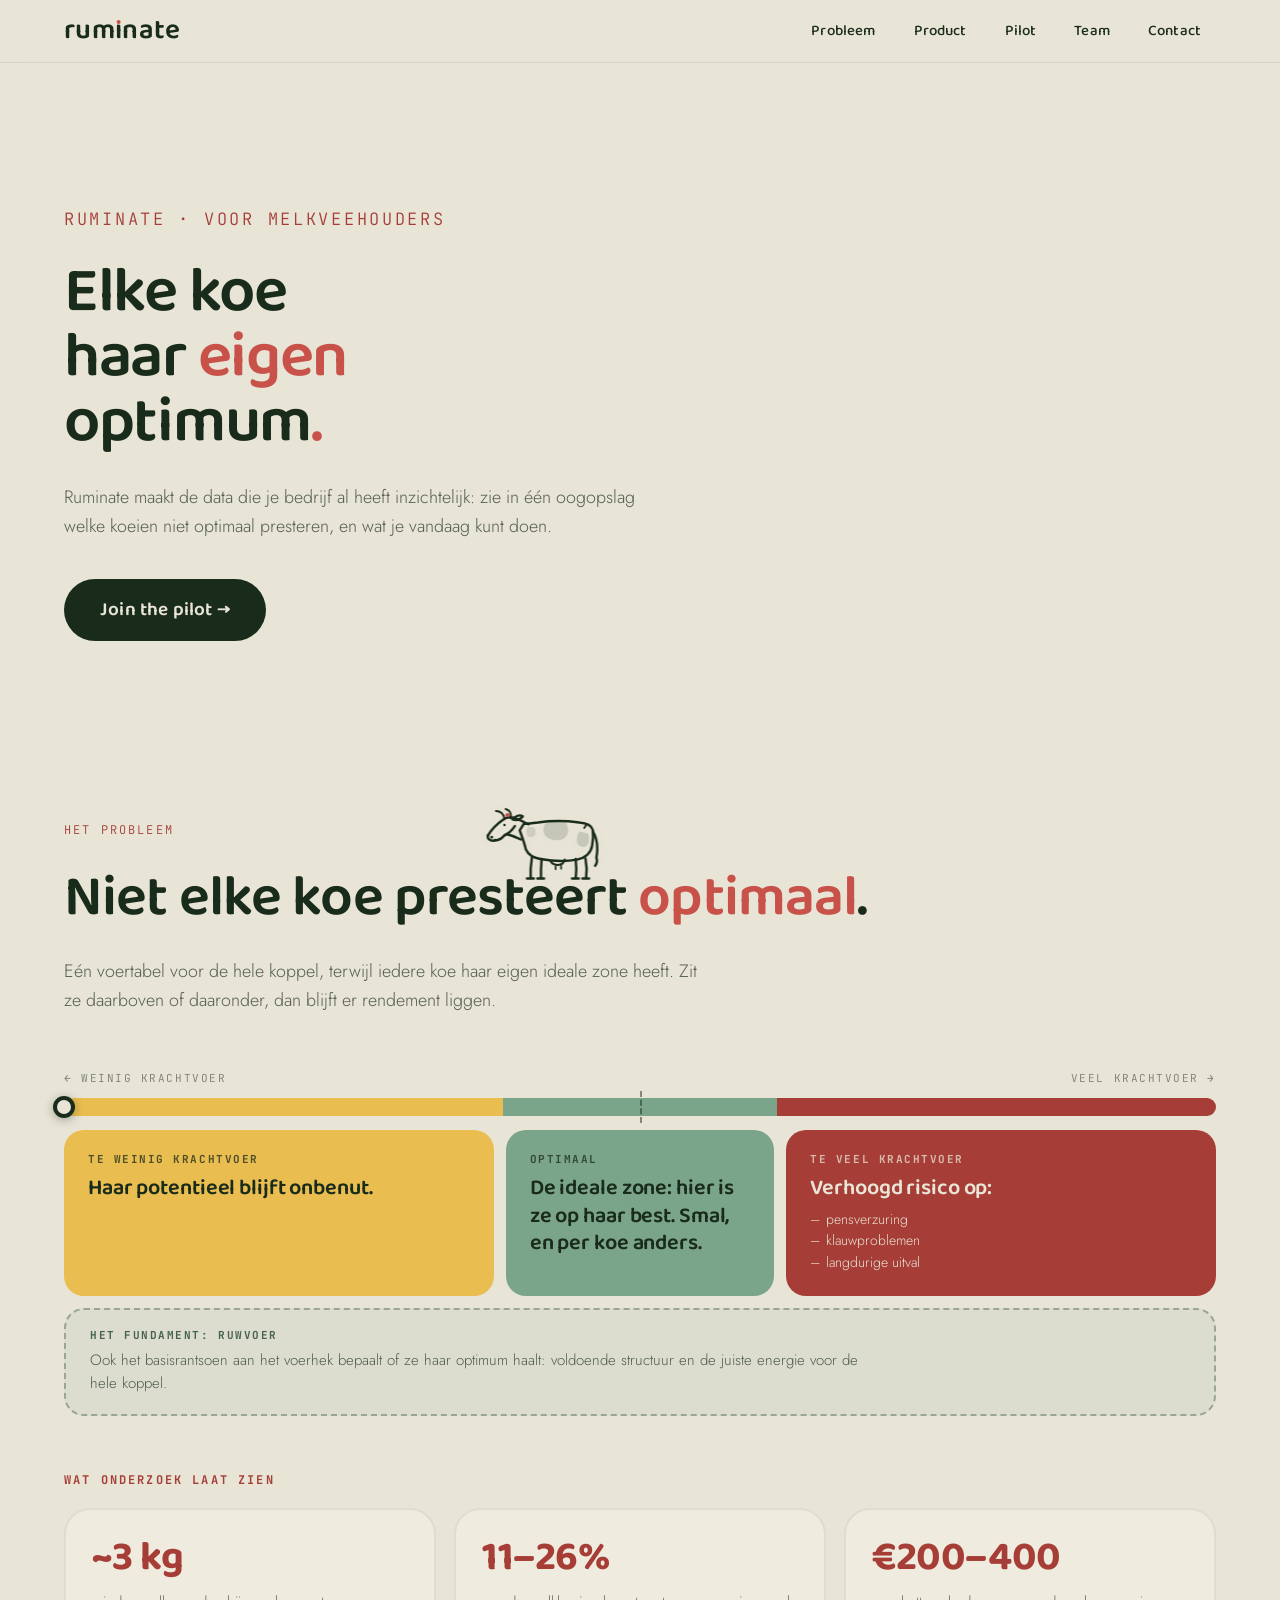
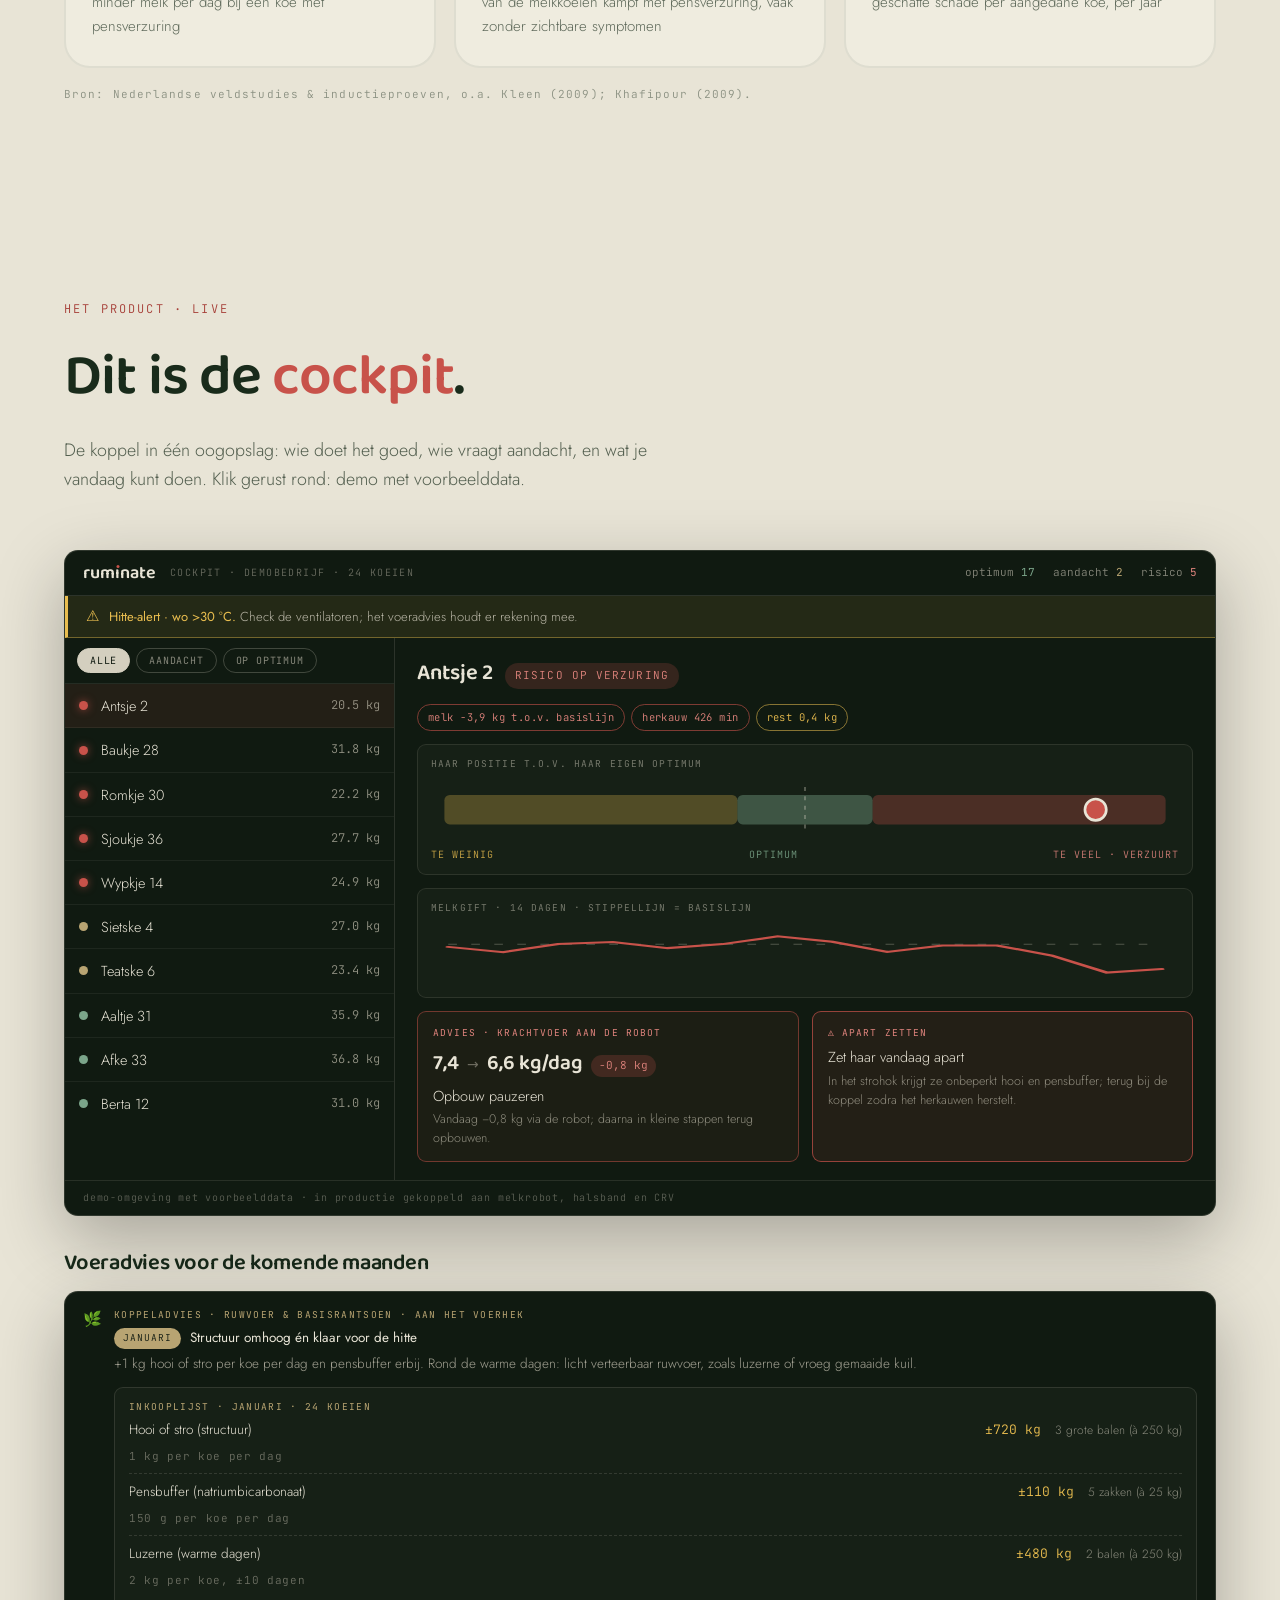
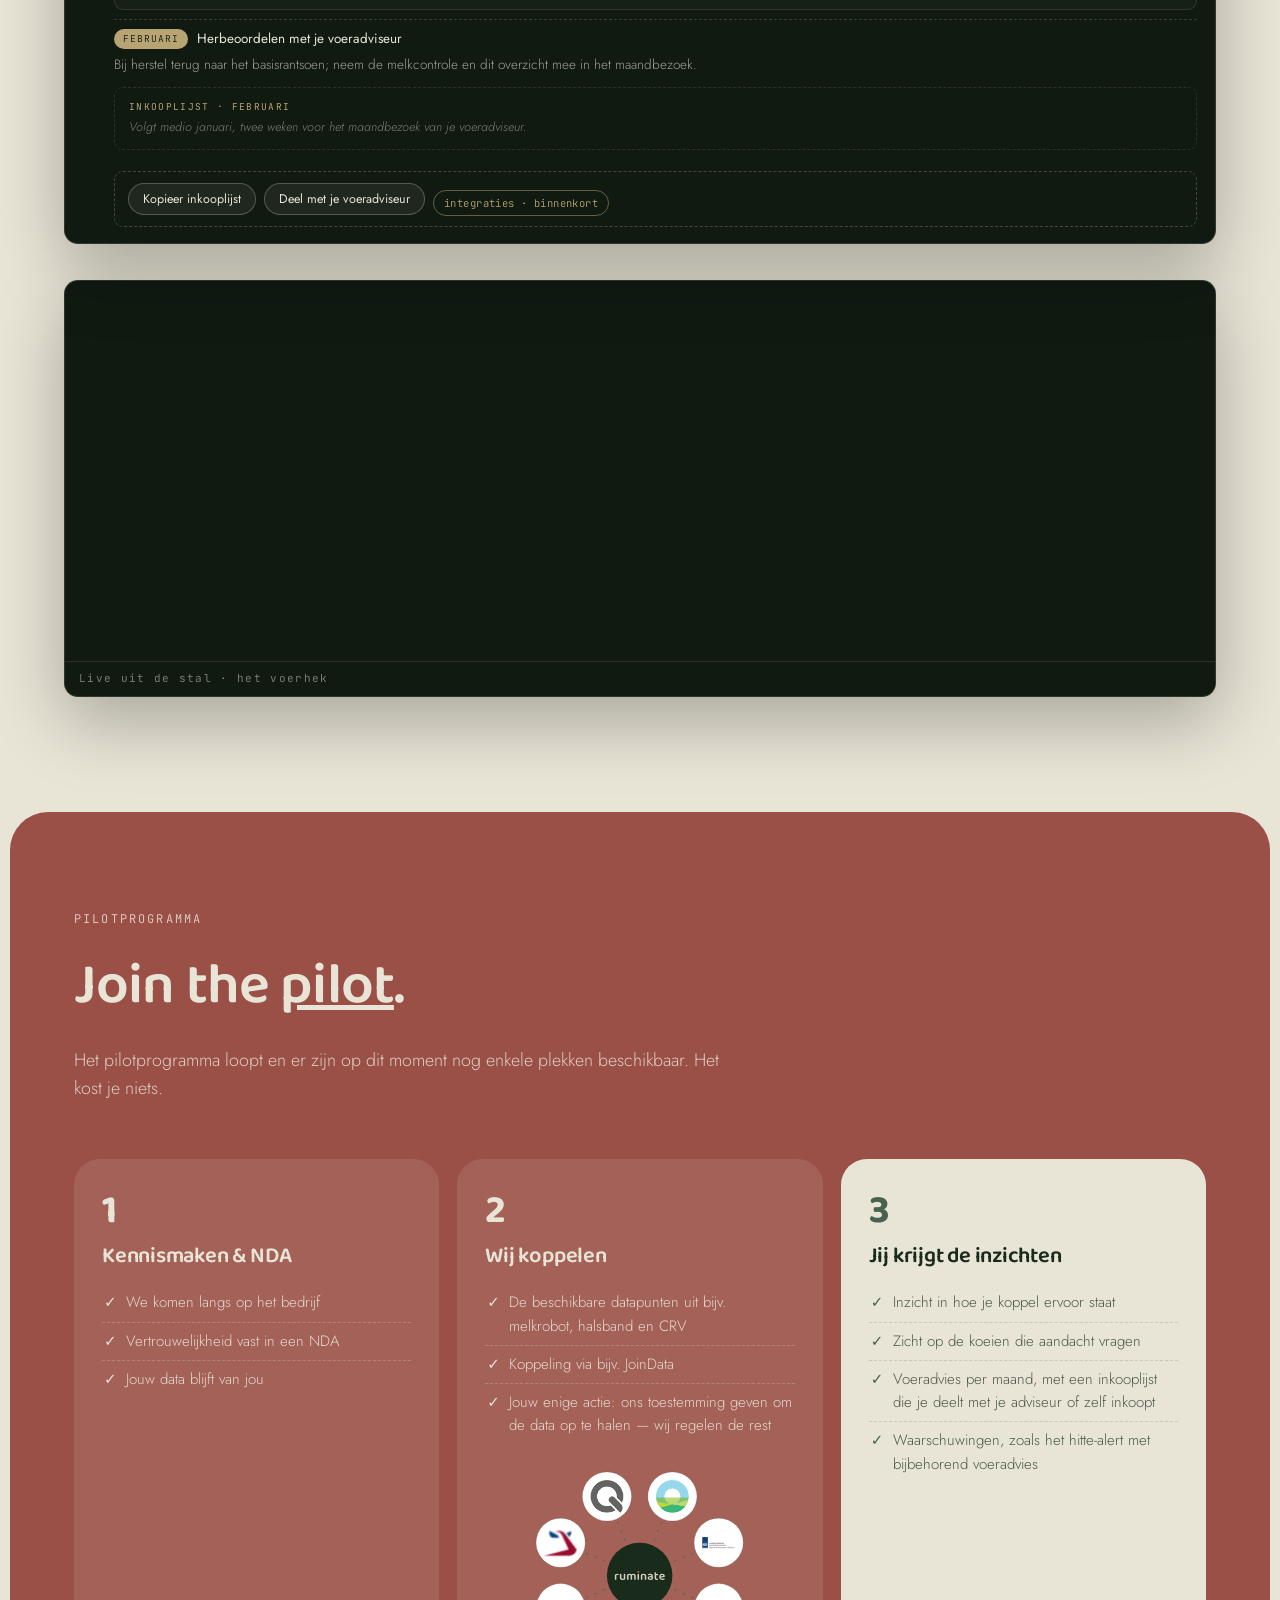
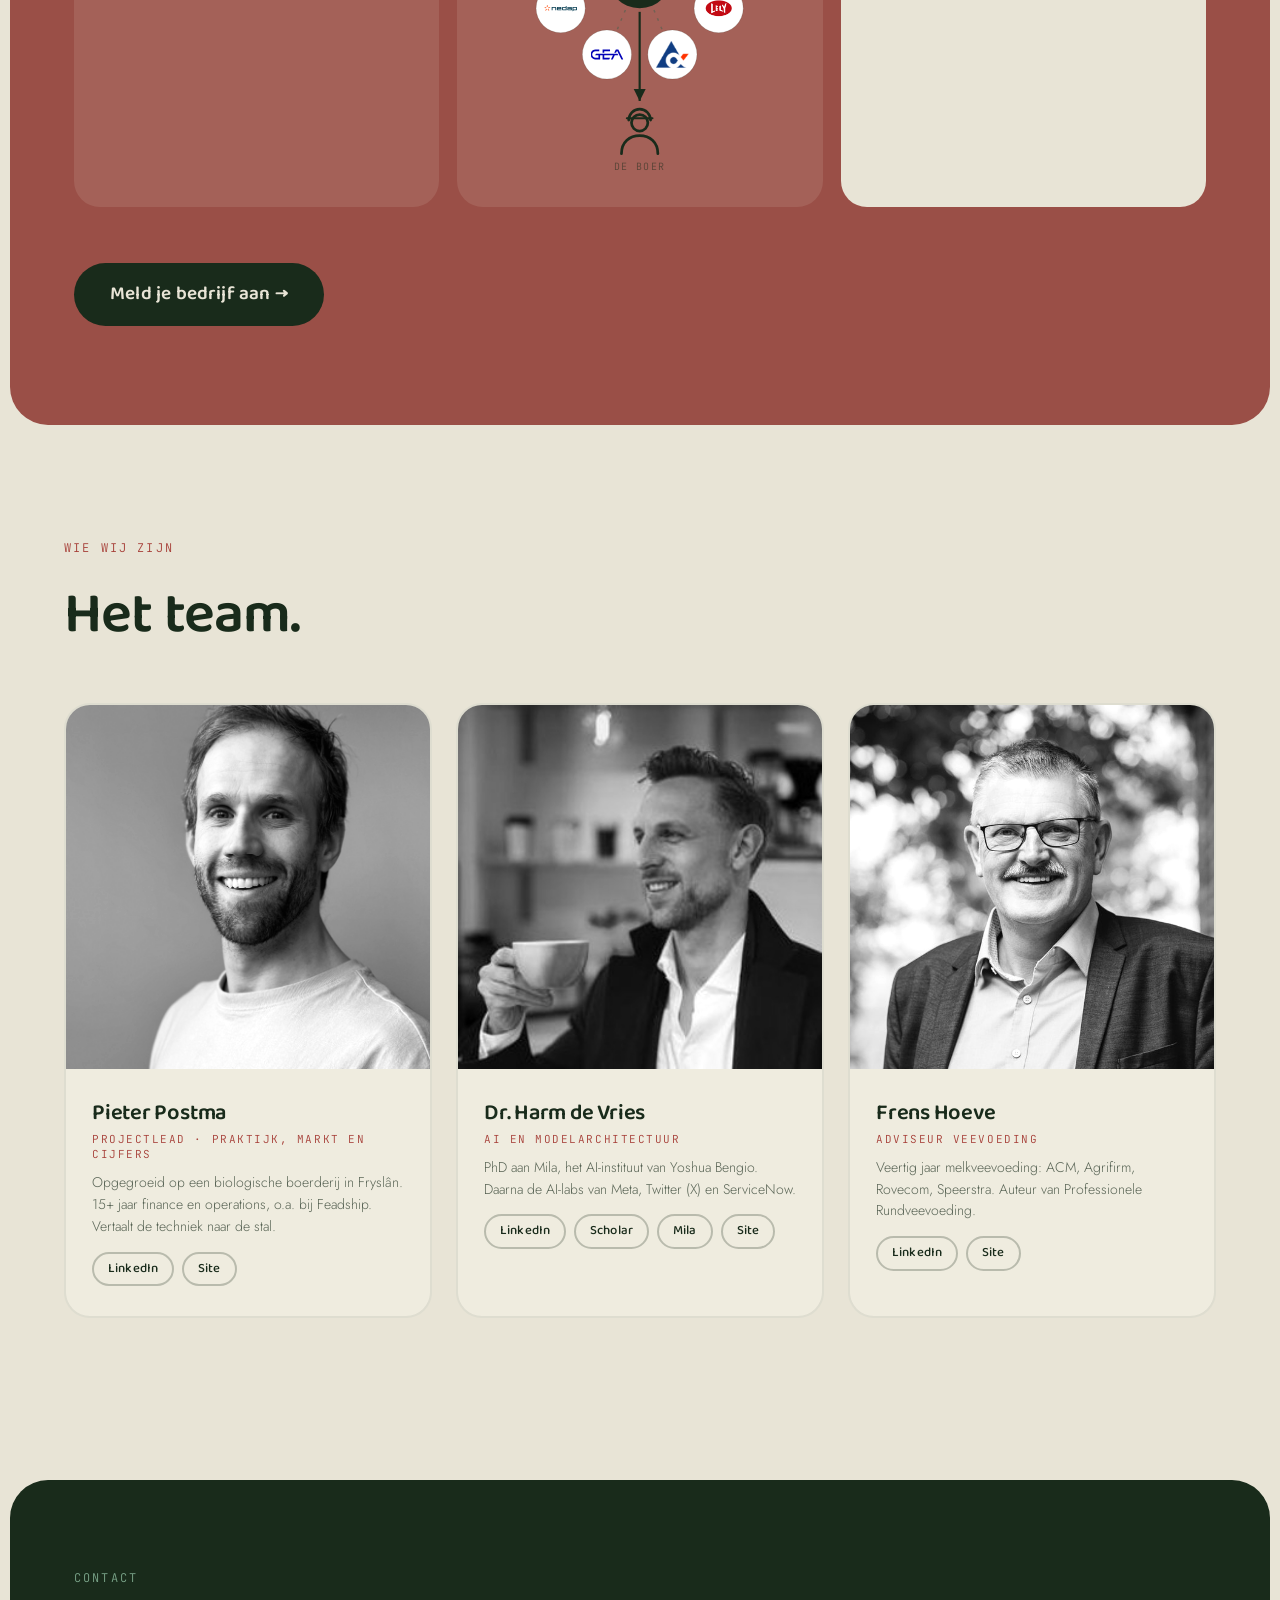
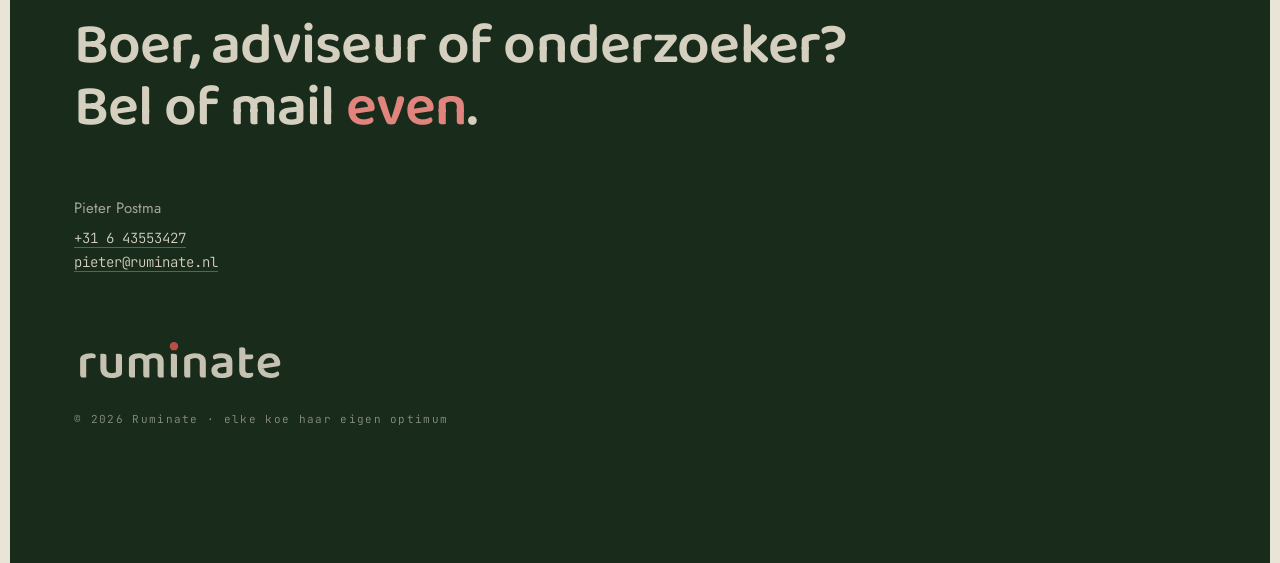
==== commit 61d8391b: "team: cache-bust op foto Frens (?v=2) Co-Authored-By: Claude Opus 5.5 <noreply@anthropic.com>" ====
--- a/astro/index.html
+++ b/astro/index.html
@@ -1,4 +1,4 @@
-<!DOCTYPE html><html lang="nl"> <head><meta charset="UTF-8"><meta name="viewport" content="width=device-width, initial-scale=1"><title>Ruminate · inzicht per koe</title><meta name="description" content="Ruminate maakt de data van je melkveebedrijf inzichtelijk: zie welke koeien niet optimaal presteren. Gratis pilotprogramma."><link rel="icon" href="branding/ruminate-icon-32.png"><link rel="preconnect" href="https://fonts.googleapis.com"><link rel="preconnect" href="https://fonts.gstatic.com" crossorigin><link href="https://fonts.googleapis.com/css2?family=Baloo+2:wght@500;600;700&family=Jost:wght@300;400;500&family=JetBrains+Mono:wght@300;400&display=swap" rel="stylesheet"><link rel="stylesheet" href="styles.css"></head> <body> <header id="kop"> <a class="woordmerk" href="#top">rum<span class="rum-i">ı</span>nate</a> <nav> <a href="#probleem">Probleem</a> <a href="#product">Product</a> <a href="#pilot">Pilot</a> <a href="#team">Team</a> <a href="#contact">Contact</a> </nav> </header> <main id="top"> <section class="blok hero"> <div class="binnen hero-grid"> <div class="hero-tekst"> <div class="kicker">Ruminate · voor melkveehouders</div> <h1>Elke koe<br>haar <span class="r">eigen</span><br>optimum<span class="r">.</span></h1> <p class="intro">Ruminate maakt de data die je bedrijf al heeft inzichtelijk: zie in één oogopslag welke koeien niet optimaal presteren, en wat je vandaag kunt doen.</p> <a class="knop reveal" style="margin-top:38px" href="#pilot">Join the pilot →</a> </div> <figure class="koefilm" aria-label="Grazende koe"> <div class="kader"><video autoplay muted loop playsinline preload="metadata" disablepictureinpicture src="media/grazende-koe.mp4"></video></div> </figure> </div> </section> <section class="blok" id="probleem" style="padding-top:6vh"> <div class="binnen"> <div class="kicker">Het probleem</div> <h2 class="reveal">Niet elke koe presteert <span class="r">optimaal</span>.</h2> <p class="intro reveal">Eén voertabel voor de hele koppel, terwijl iedere koe haar eigen ideale zone heeft. Zit ze daarboven of daaronder, dan blijft er rendement liggen.</p> <div class="lat-wrap reveal"> <div class="lat-schaal" aria-hidden="true"> <span class="s-min">←&nbsp;weinig krachtvoer</span><span class="s-max">veel krachtvoer&nbsp;→</span> </div> <div class="lat-balk" aria-hidden="true"> <i class="z1"></i><i class="z2"></i><i class="z3"></i> <span class="optimum-tik"></span> <span class="naald" title="Iedere koe zit ergens anders op de lat"></span> </div> <div class="lat"> <div class="links"><h4>Te weinig krachtvoer</h4><p>Haar potentieel blijft onbenut.</p></div> <div class="midden"><h4>Optimaal</h4><p>De ideale zone: hier is ze op haar best. Smal, en per koe anders.</p></div> <div class="rechts"><h4>Te veel krachtvoer</h4><p>Verhoogd risico op:</p> <ul class="lat-lijst"><li>pensverzuring</li><li>klauwproblemen</li><li>langdurige uitval</li></ul></div> </div> <div class="lat-basis reveal"><h4>Het fundament: ruwvoer</h4><p>Ook het basisrantsoen aan het voerhek bepaalt of ze haar optimum haalt: voldoende structuur en de juiste energie voor de hele koppel.</p></div> <div class="feiten reveal"> <h4>Wat onderzoek laat zien</h4> <div class="feiten-rij"> <div class="feit-kaart"><b>~3&nbsp;kg</b><span>minder melk per dag bij een koe met pensverzuring</span></div> <div class="feit-kaart"><b>11–26%</b><span>van de melkkoeien kampt met pensverzuring, vaak zonder zichtbare symptomen</span></div> <div class="feit-kaart"><b>€200–400</b><span>geschatte schade per aangedane koe, per jaar</span></div> </div> <div class="feiten-bron">Bron: Nederlandse veldstudies &amp; inductieproeven, o.a. Kleen (2009); Khafipour (2009).</div> </div> </div> </div> </section> <section class="blok" id="product"> <div class="binnen"> <div class="kicker">Het product · live</div> <h2 class="reveal">Dit is de <span class="r">cockpit</span>.</h2> <p class="intro reveal">De koppel in één oogopslag: wie doet het goed, wie vraagt aandacht, en wat je vandaag kunt doen. Klik gerust rond: demo met voorbeelddata.</p> <div class="product-rij reveal" style="margin-top:56px"> <div id="cockpit"></div> <h3 class="product-kop">Voeradvies voor de komende maanden</h3> <div id="koppeladvies" aria-label="Koppeladvies"></div> <figure class="product-film" aria-label="Koeien aan het voerhek"> <video autoplay muted loop playsinline preload="metadata" disablepictureinpicture src="media/koeien-eten.mp4"></video> <figcaption>Live uit de stal · het voerhek</figcaption> </figure> </div> </div> </section> <section class="blok rood-blok" id="pilot"> <div class="binnen"> <div class="kicker">Pilotprogramma</div> <h2 class="reveal">Join the <u>pilot</u>.</h2> <p class="intro reveal">Het pilotprogramma loopt en er zijn op dit moment nog enkele plekken beschikbaar. Het kost je niets.</p> <div class="pilotkaarten reveal"> <div class="pk"><div class="nr">1</div><h3>Kennismaken &amp; NDA</h3> <ul><li>We komen langs op het bedrijf</li><li>Vertrouwelijkheid vast in een NDA</li><li>Jouw data blijft van jou</li></ul></div> <div class="pk"><div class="nr">2</div><h3>Wij koppelen</h3> <ul><li>De beschikbare datapunten uit bijv. melkrobot, halsband en CRV</li><li>Koppeling via bijv. JoinData</li><li>Jouw enige actie: ons toestemming geven om de data op te halen — wij regelen de rest</li></ul> <div class="datakring reveal" aria-label="Datastromen komen samen bij Ruminate en gaan naar de boer"> <svg viewBox="0 0 340 348" xmlns="http://www.w3.org/2000/svg"> <defs> <marker id="dkpijl" viewBox="0 0 10 10" refX="8" refY="5" markerWidth="7" markerHeight="7" orient="auto"> <path d="M0 1 L8 5 L0 9 Z" fill="var(--groen)"></path> </marker> </defs> <g stroke="rgba(71,98,79,.55)" stroke-width="1.6"> <line class="stroom" x1="256.84467605606096" y1="163.97224264231843" x2="170" y2="128"></line><line class="stroom" x1="205.97224264231843" y1="214.84467605606096" x2="170" y2="128"></line><line class="stroom" x1="134.02775735768157" y1="214.84467605606096" x2="170" y2="128"></line><line class="stroom" x1="83.15532394393905" y1="163.97224264231846" x2="170" y2="128"></line><line class="stroom" x1="83.15532394393902" y1="92.02775735768162" x2="170" y2="128"></line><line class="stroom" x1="134.0277573576816" y1="41.15532394393904" x2="170" y2="128"></line><line class="stroom" x1="205.97224264231846" y1="41.15532394393905" x2="170" y2="128"></line><line class="stroom" x1="256.84467605606096" y1="92.02775735768158" x2="170" y2="128"></line> </g> <g> <circle cx="256.84467605606096" cy="163.97224264231843" r="27" fill="#fff" stroke="rgba(25,43,27,.15)"></circle> <image href="media/logos/lely.png" x="238.84467605606096" y="145.97224264231843" width="36" height="36" preserveAspectRatio="xMidYMid meet"></image> <title>Lely</title> </g><g> <circle cx="205.97224264231843" cy="214.84467605606096" r="27" fill="#fff" stroke="rgba(25,43,27,.15)"></circle> <image href="media/logos/delaval.png" x="187.97224264231843" y="196.84467605606096" width="36" height="36" preserveAspectRatio="xMidYMid meet"></image> <title>DeLaval</title> </g><g> <circle cx="134.02775735768157" cy="214.84467605606096" r="27" fill="#fff" stroke="rgba(25,43,27,.15)"></circle> <image href="media/logos/gea.svg" x="116.02775735768157" y="196.84467605606096" width="36" height="36" preserveAspectRatio="xMidYMid meet"></image> <title>GEA</title> </g><g> <circle cx="83.15532394393905" cy="163.97224264231846" r="27" fill="#fff" stroke="rgba(25,43,27,.15)"></circle> <image href="media/logos/nedap.svg" x="65.15532394393905" y="145.97224264231846" width="36" height="36" preserveAspectRatio="xMidYMid meet"></image> <title>Nedap</title> </g><g> <circle cx="83.15532394393902" cy="92.02775735768162" r="27" fill="#fff" stroke="rgba(25,43,27,.15)"></circle> <image href="media/logos/crv.png" x="65.15532394393902" y="74.02775735768162" width="36" height="36" preserveAspectRatio="xMidYMid meet"></image> <title>CRV</title> </g><g> <circle cx="134.0277573576816" cy="41.15532394393904" r="27" fill="#fff" stroke="rgba(25,43,27,.15)"></circle> <image href="media/logos/qlip.png" x="116.0277573576816" y="23.155323943939038" width="36" height="36" preserveAspectRatio="xMidYMid meet"></image> <title>Qlip</title> </g><g> <circle cx="205.97224264231846" cy="41.15532394393905" r="27" fill="#fff" stroke="rgba(25,43,27,.15)"></circle> <image href="media/logos/joindata.png" x="187.97224264231846" y="23.155323943939052" width="36" height="36" preserveAspectRatio="xMidYMid meet"></image> <title>JoinData</title> </g><g> <circle cx="256.84467605606096" cy="92.02775735768158" r="27" fill="#fff" stroke="rgba(25,43,27,.15)"></circle> <image href="media/logos/knmi.png" x="238.84467605606096" y="74.02775735768158" width="36" height="36" preserveAspectRatio="xMidYMid meet"></image> <title>KNMI</title> </g> <circle cx="170" cy="128" r="36" fill="var(--groen)"></circle> <image href="branding/ruminate-logo-creme.svg" x="141" y="117" width="58" height="22" preserveAspectRatio="xMidYMid meet"></image> <line x1="170" y1="168" x2="170" y2="266" stroke="var(--groen)" stroke-width="2.4" marker-end="url(#dkpijl)"></line> <g fill="none" stroke="var(--groen)" stroke-width="3" stroke-linecap="round"> <circle cx="170" cy="290" r="9"></circle> <path d="M158 287 a 12 12 0 0 1 24 0"></path> <path d="M156 285 h28" stroke-width="2.4"></path> <path d="M150 324 c 0 -13 9 -20 20 -20 s 20 7 20 20"></path> </g> <text x="170" y="342" text-anchor="middle" font-family="JetBrains Mono,monospace" font-size="11" letter-spacing="1.6" fill="rgba(25,43,27,.55)">DE BOER</text> </svg> </div></div> <div class="pk gratis"><div class="nr">3</div><h3>Jij krijgt de inzichten</h3> <ul><li>Inzicht in hoe je koppel ervoor staat</li><li>Zicht op de koeien die aandacht vragen</li><li>Voeradvies per maand, met een inkooplijst die je deelt met je adviseur of zelf inkoopt</li><li>Waarschuwingen, zoals het hitte-alert met bijbehorend voeradvies</li></ul></div> </div> <a class="knop" href="mailto:pilot@ruminate.nl?subject=Aanmelding%20pilotprogramma%20Ruminate">Meld je bedrijf aan →</a> </div> </section> <section class="blok" id="team"> <div class="binnen"> <div class="kicker">Wie wij zijn</div> <h2 class="reveal">Het team.</h2> <div class="team"> <div class="lid reveal"> <img src="team/pieter-postma-headshot.jpg" alt="Pieter Postma"> <div class="tekst"> <h3>Pieter Postma</h3><div class="rol">Projectlead · praktijk, markt en cijfers</div> <p>Opgegroeid op een biologische boerderij in Fryslân. 15+ jaar finance en operations, o.a. bij Feadship. Vertaalt de techniek naar de stal.</p> <div class="links"> <a href="https://www.linkedin.com/in/pieter-postma-b867252b" target="_blank" rel="noopener">LinkedIn</a><a href="https://www.novastarfinance.nl" target="_blank" rel="noopener">Site</a> </div> </div> </div><div class="lid reveal"> <img src="team/harm-de-vries-headshot.jpg" alt="Dr. Harm de Vries"> <div class="tekst"> <h3>Dr. Harm de Vries</h3><div class="rol">AI en modelarchitectuur</div> <p>PhD aan Mila, het AI-instituut van Yoshua Bengio. Daarna de AI-labs van Meta, Twitter (X) en ServiceNow.</p> <div class="links"> <a href="https://www.linkedin.com/in/harm-de-vries-8506ab57" target="_blank" rel="noopener">LinkedIn</a><a href="https://scholar.google.com/citations?user=LWrdpCsAAAAJ" target="_blank" rel="noopener">Scholar</a><a href="https://mila.quebec/en/directory/harm-de-vries" target="_blank" rel="noopener">Mila</a><a href="https://www.harmdevries.com/" target="_blank" rel="noopener">Site</a> </div> </div> </div><div class="lid reveal"> <img src="team/frens-hoeve-headshot.jpg" alt="Frens Hoeve"> <div class="tekst"> <h3>Frens Hoeve</h3><div class="rol">Adviseur veevoeding</div> <p>Veertig jaar melkveevoeding: ACM, Agrifirm, Rovecom, Speerstra. Auteur van Professionele Rundveevoeding.</p> <div class="links"> <a href="https://www.linkedin.com/in/frens-hoeve-6b059480" target="_blank" rel="noopener">LinkedIn</a><a href="https://melkveevoeding.jimdosite.com" target="_blank" rel="noopener">Site</a> </div> </div> </div> </div> </div> </section> <section class="voet" id="contact"> <div class="binnen"> <div class="kicker" style="color:var(--sage)">Contact</div> <h2 class="reveal">Boer, adviseur of onderzoeker?<br>Bel of mail <span class="r">even</span>.</h2> <div class="contact reveal"> <div><b>Pieter Postma</b><a href="tel:+31643553427">+31 6 43553427</a><br><a href="mailto:pieter@ruminate.nl">pieter@ruminate.nl</a></div> </div> <img class="logo" src="branding/ruminate-logo-creme.svg" alt="Ruminate"> <div class="fijn">© 2026 Ruminate · elke koe haar eigen optimum</div> </div> </section> </main> <script>
+<!DOCTYPE html><html lang="nl"> <head><meta charset="UTF-8"><meta name="viewport" content="width=device-width, initial-scale=1"><title>Ruminate · inzicht per koe</title><meta name="description" content="Ruminate maakt de data van je melkveebedrijf inzichtelijk: zie welke koeien niet optimaal presteren. Gratis pilotprogramma."><link rel="icon" href="branding/ruminate-icon-32.png"><link rel="preconnect" href="https://fonts.googleapis.com"><link rel="preconnect" href="https://fonts.gstatic.com" crossorigin><link href="https://fonts.googleapis.com/css2?family=Baloo+2:wght@500;600;700&family=Jost:wght@300;400;500&family=JetBrains+Mono:wght@300;400&display=swap" rel="stylesheet"><link rel="stylesheet" href="styles.css"></head> <body> <header id="kop"> <a class="woordmerk" href="#top">rum<span class="rum-i">ı</span>nate</a> <nav> <a href="#probleem">Probleem</a> <a href="#product">Product</a> <a href="#pilot">Pilot</a> <a href="#team">Team</a> <a href="#contact">Contact</a> </nav> </header> <main id="top"> <section class="blok hero"> <div class="binnen hero-grid"> <div class="hero-tekst"> <div class="kicker">Ruminate · voor melkveehouders</div> <h1>Elke koe<br>haar <span class="r">eigen</span><br>optimum<span class="r">.</span></h1> <p class="intro">Ruminate maakt de data die je bedrijf al heeft inzichtelijk: zie in één oogopslag welke koeien niet optimaal presteren, en wat je vandaag kunt doen.</p> <a class="knop reveal" style="margin-top:38px" href="#pilot">Join the pilot →</a> </div> <figure class="koefilm" aria-label="Grazende koe"> <div class="kader"><video autoplay muted loop playsinline preload="metadata" disablepictureinpicture src="media/grazende-koe.mp4"></video></div> </figure> </div> </section> <section class="blok" id="probleem" style="padding-top:6vh"> <div class="binnen"> <div class="kicker">Het probleem</div> <h2 class="reveal">Niet elke koe presteert <span class="r">optimaal</span>.</h2> <p class="intro reveal">Eén voertabel voor de hele koppel, terwijl iedere koe haar eigen ideale zone heeft. Zit ze daarboven of daaronder, dan blijft er rendement liggen.</p> <div class="lat-wrap reveal"> <div class="lat-schaal" aria-hidden="true"> <span class="s-min">←&nbsp;weinig krachtvoer</span><span class="s-max">veel krachtvoer&nbsp;→</span> </div> <div class="lat-balk" aria-hidden="true"> <i class="z1"></i><i class="z2"></i><i class="z3"></i> <span class="optimum-tik"></span> <span class="naald" title="Iedere koe zit ergens anders op de lat"></span> </div> <div class="lat"> <div class="links"><h4>Te weinig krachtvoer</h4><p>Haar potentieel blijft onbenut.</p></div> <div class="midden"><h4>Optimaal</h4><p>De ideale zone: hier is ze op haar best. Smal, en per koe anders.</p></div> <div class="rechts"><h4>Te veel krachtvoer</h4><p>Verhoogd risico op:</p> <ul class="lat-lijst"><li>pensverzuring</li><li>klauwproblemen</li><li>langdurige uitval</li></ul></div> </div> <div class="lat-basis reveal"><h4>Het fundament: ruwvoer</h4><p>Ook het basisrantsoen aan het voerhek bepaalt of ze haar optimum haalt: voldoende structuur en de juiste energie voor de hele koppel.</p></div> <div class="feiten reveal"> <h4>Wat onderzoek laat zien</h4> <div class="feiten-rij"> <div class="feit-kaart"><b>~3&nbsp;kg</b><span>minder melk per dag bij een koe met pensverzuring</span></div> <div class="feit-kaart"><b>11–26%</b><span>van de melkkoeien kampt met pensverzuring, vaak zonder zichtbare symptomen</span></div> <div class="feit-kaart"><b>€200–400</b><span>geschatte schade per aangedane koe, per jaar</span></div> </div> <div class="feiten-bron">Bron: Nederlandse veldstudies &amp; inductieproeven, o.a. Kleen (2009); Khafipour (2009).</div> </div> </div> </div> </section> <section class="blok" id="product"> <div class="binnen"> <div class="kicker">Het product · live</div> <h2 class="reveal">Dit is de <span class="r">cockpit</span>.</h2> <p class="intro reveal">De koppel in één oogopslag: wie doet het goed, wie vraagt aandacht, en wat je vandaag kunt doen. Klik gerust rond: demo met voorbeelddata.</p> <div class="product-rij reveal" style="margin-top:56px"> <div id="cockpit"></div> <h3 class="product-kop">Voeradvies voor de komende maanden</h3> <div id="koppeladvies" aria-label="Koppeladvies"></div> <figure class="product-film" aria-label="Koeien aan het voerhek"> <video autoplay muted loop playsinline preload="metadata" disablepictureinpicture src="media/koeien-eten.mp4"></video> <figcaption>Live uit de stal · het voerhek</figcaption> </figure> </div> </div> </section> <section class="blok rood-blok" id="pilot"> <div class="binnen"> <div class="kicker">Pilotprogramma</div> <h2 class="reveal">Join the <u>pilot</u>.</h2> <p class="intro reveal">Het pilotprogramma loopt en er zijn op dit moment nog enkele plekken beschikbaar. Het kost je niets.</p> <div class="pilotkaarten reveal"> <div class="pk"><div class="nr">1</div><h3>Kennismaken &amp; NDA</h3> <ul><li>We komen langs op het bedrijf</li><li>Vertrouwelijkheid vast in een NDA</li><li>Jouw data blijft van jou</li></ul></div> <div class="pk"><div class="nr">2</div><h3>Wij koppelen</h3> <ul><li>De beschikbare datapunten uit bijv. melkrobot, halsband en CRV</li><li>Koppeling via bijv. JoinData</li><li>Jouw enige actie: ons toestemming geven om de data op te halen — wij regelen de rest</li></ul> <div class="datakring reveal" aria-label="Datastromen komen samen bij Ruminate en gaan naar de boer"> <svg viewBox="0 0 340 348" xmlns="http://www.w3.org/2000/svg"> <defs> <marker id="dkpijl" viewBox="0 0 10 10" refX="8" refY="5" markerWidth="7" markerHeight="7" orient="auto"> <path d="M0 1 L8 5 L0 9 Z" fill="var(--groen)"></path> </marker> </defs> <g stroke="rgba(71,98,79,.55)" stroke-width="1.6"> <line class="stroom" x1="256.84467605606096" y1="163.97224264231843" x2="170" y2="128"></line><line class="stroom" x1="205.97224264231843" y1="214.84467605606096" x2="170" y2="128"></line><line class="stroom" x1="134.02775735768157" y1="214.84467605606096" x2="170" y2="128"></line><line class="stroom" x1="83.15532394393905" y1="163.97224264231846" x2="170" y2="128"></line><line class="stroom" x1="83.15532394393902" y1="92.02775735768162" x2="170" y2="128"></line><line class="stroom" x1="134.0277573576816" y1="41.15532394393904" x2="170" y2="128"></line><line class="stroom" x1="205.97224264231846" y1="41.15532394393905" x2="170" y2="128"></line><line class="stroom" x1="256.84467605606096" y1="92.02775735768158" x2="170" y2="128"></line> </g> <g> <circle cx="256.84467605606096" cy="163.97224264231843" r="27" fill="#fff" stroke="rgba(25,43,27,.15)"></circle> <image href="media/logos/lely.png" x="238.84467605606096" y="145.97224264231843" width="36" height="36" preserveAspectRatio="xMidYMid meet"></image> <title>Lely</title> </g><g> <circle cx="205.97224264231843" cy="214.84467605606096" r="27" fill="#fff" stroke="rgba(25,43,27,.15)"></circle> <image href="media/logos/delaval.png" x="187.97224264231843" y="196.84467605606096" width="36" height="36" preserveAspectRatio="xMidYMid meet"></image> <title>DeLaval</title> </g><g> <circle cx="134.02775735768157" cy="214.84467605606096" r="27" fill="#fff" stroke="rgba(25,43,27,.15)"></circle> <image href="media/logos/gea.svg" x="116.02775735768157" y="196.84467605606096" width="36" height="36" preserveAspectRatio="xMidYMid meet"></image> <title>GEA</title> </g><g> <circle cx="83.15532394393905" cy="163.97224264231846" r="27" fill="#fff" stroke="rgba(25,43,27,.15)"></circle> <image href="media/logos/nedap.svg" x="65.15532394393905" y="145.97224264231846" width="36" height="36" preserveAspectRatio="xMidYMid meet"></image> <title>Nedap</title> </g><g> <circle cx="83.15532394393902" cy="92.02775735768162" r="27" fill="#fff" stroke="rgba(25,43,27,.15)"></circle> <image href="media/logos/crv.png" x="65.15532394393902" y="74.02775735768162" width="36" height="36" preserveAspectRatio="xMidYMid meet"></image> <title>CRV</title> </g><g> <circle cx="134.0277573576816" cy="41.15532394393904" r="27" fill="#fff" stroke="rgba(25,43,27,.15)"></circle> <image href="media/logos/qlip.png" x="116.0277573576816" y="23.155323943939038" width="36" height="36" preserveAspectRatio="xMidYMid meet"></image> <title>Qlip</title> </g><g> <circle cx="205.97224264231846" cy="41.15532394393905" r="27" fill="#fff" stroke="rgba(25,43,27,.15)"></circle> <image href="media/logos/joindata.png" x="187.97224264231846" y="23.155323943939052" width="36" height="36" preserveAspectRatio="xMidYMid meet"></image> <title>JoinData</title> </g><g> <circle cx="256.84467605606096" cy="92.02775735768158" r="27" fill="#fff" stroke="rgba(25,43,27,.15)"></circle> <image href="media/logos/knmi.png" x="238.84467605606096" y="74.02775735768158" width="36" height="36" preserveAspectRatio="xMidYMid meet"></image> <title>KNMI</title> </g> <circle cx="170" cy="128" r="36" fill="var(--groen)"></circle> <image href="branding/ruminate-logo-creme.svg" x="141" y="117" width="58" height="22" preserveAspectRatio="xMidYMid meet"></image> <line x1="170" y1="168" x2="170" y2="266" stroke="var(--groen)" stroke-width="2.4" marker-end="url(#dkpijl)"></line> <g fill="none" stroke="var(--groen)" stroke-width="3" stroke-linecap="round"> <circle cx="170" cy="290" r="9"></circle> <path d="M158 287 a 12 12 0 0 1 24 0"></path> <path d="M156 285 h28" stroke-width="2.4"></path> <path d="M150 324 c 0 -13 9 -20 20 -20 s 20 7 20 20"></path> </g> <text x="170" y="342" text-anchor="middle" font-family="JetBrains Mono,monospace" font-size="11" letter-spacing="1.6" fill="rgba(25,43,27,.55)">DE BOER</text> </svg> </div></div> <div class="pk gratis"><div class="nr">3</div><h3>Jij krijgt de inzichten</h3> <ul><li>Inzicht in hoe je koppel ervoor staat</li><li>Zicht op de koeien die aandacht vragen</li><li>Voeradvies per maand, met een inkooplijst die je deelt met je adviseur of zelf inkoopt</li><li>Waarschuwingen, zoals het hitte-alert met bijbehorend voeradvies</li></ul></div> </div> <a class="knop" href="mailto:pilot@ruminate.nl?subject=Aanmelding%20pilotprogramma%20Ruminate">Meld je bedrijf aan →</a> </div> </section> <section class="blok" id="team"> <div class="binnen"> <div class="kicker">Wie wij zijn</div> <h2 class="reveal">Het team.</h2> <div class="team"> <div class="lid reveal"> <img src="team/pieter-postma-headshot.jpg" alt="Pieter Postma"> <div class="tekst"> <h3>Pieter Postma</h3><div class="rol">Projectlead · praktijk, markt en cijfers</div> <p>Opgegroeid op een biologische boerderij in Fryslân. 15+ jaar finance en operations, o.a. bij Feadship. Vertaalt de techniek naar de stal.</p> <div class="links"> <a href="https://www.linkedin.com/in/pieter-postma-b867252b" target="_blank" rel="noopener">LinkedIn</a><a href="https://www.novastarfinance.nl" target="_blank" rel="noopener">Site</a> </div> </div> </div><div class="lid reveal"> <img src="team/harm-de-vries-headshot.jpg" alt="Dr. Harm de Vries"> <div class="tekst"> <h3>Dr. Harm de Vries</h3><div class="rol">AI en modelarchitectuur</div> <p>PhD aan Mila, het AI-instituut van Yoshua Bengio. Daarna de AI-labs van Meta, Twitter (X) en ServiceNow.</p> <div class="links"> <a href="https://www.linkedin.com/in/harm-de-vries-8506ab57" target="_blank" rel="noopener">LinkedIn</a><a href="https://scholar.google.com/citations?user=LWrdpCsAAAAJ" target="_blank" rel="noopener">Scholar</a><a href="https://mila.quebec/en/directory/harm-de-vries" target="_blank" rel="noopener">Mila</a><a href="https://www.harmdevries.com/" target="_blank" rel="noopener">Site</a> </div> </div> </div><div class="lid reveal"> <img src="team/frens-hoeve-headshot.jpg?v=2" alt="Frens Hoeve"> <div class="tekst"> <h3>Frens Hoeve</h3><div class="rol">Adviseur veevoeding</div> <p>Veertig jaar melkveevoeding: ACM, Agrifirm, Rovecom, Speerstra. Auteur van Professionele Rundveevoeding.</p> <div class="links"> <a href="https://www.linkedin.com/in/frens-hoeve-6b059480" target="_blank" rel="noopener">LinkedIn</a><a href="https://melkveevoeding.jimdosite.com" target="_blank" rel="noopener">Site</a> </div> </div> </div> </div> </div> </section> <section class="voet" id="contact"> <div class="binnen"> <div class="kicker" style="color:var(--sage)">Contact</div> <h2 class="reveal">Boer, adviseur of onderzoeker?<br>Bel of mail <span class="r">even</span>.</h2> <div class="contact reveal"> <div><b>Pieter Postma</b><a href="tel:+31643553427">+31 6 43553427</a><br><a href="mailto:pieter@ruminate.nl">pieter@ruminate.nl</a></div> </div> <img class="logo" src="branding/ruminate-logo-creme.svg" alt="Ruminate"> <div class="fijn">© 2026 Ruminate · elke koe haar eigen optimum</div> </div> </section> </main> <script>
 /* reveals, meekleurende header, video's en parallax — zelfde gedrag als de HTML-site */
 (function(){
   var io = new IntersectionObserver(function(es){
--- a/astro/styles.css
+++ b/astro/styles.css
@@ -42,7 +42,7 @@
 nav a{font-family:var(--merk);font-weight:500;font-size:var(--t-body);letter-spacing:.01em;color:var(--groen);text-decoration:none;padding:7px 15px;border-radius:99px;transition:background-color .2s ease-out,color .2s ease-out}
 nav a:hover{background:var(--rood-diep);color:var(--papier)}
 
-.blok{padding:16vh 5vw;position:relative}
+.blok{padding:11vh 5vw;position:relative}
 .blok.donker{background:var(--groen);color:var(--creme);border-radius:38px;margin:16px 10px}
 .blok.rood-blok{background:var(--terra);color:var(--papier);border-radius:38px;margin:16px 10px}
 .binnen{max-width:1160px;margin:0 auto}
@@ -57,7 +57,7 @@
 .donker .intro{color:rgba(212,207,191,.72)} .rood-blok .intro{color:rgba(232,228,214,.85)}
 
 /* hero */
-.hero{min-height:0;display:flex;flex-direction:column;justify-content:center;padding-top:17vh;padding-bottom:7vh}
+.hero{min-height:0;display:flex;flex-direction:column;justify-content:center;padding-top:15vh;padding-bottom:6vh}
 /* hero: tekst links, grazende koe rechts */
 .hero-grid{display:grid;grid-template-columns:1.1fr .9fr;gap:clamp(14px,2.5vw,36px);align-items:center}
 .hero-grid h1{font-size:clamp(2.75rem,5vw,5rem)}
@@ -223,7 +223,7 @@
 .lid .links a:hover{border-color:var(--rood-diep);color:var(--rood-diep)}
 
 /* voet */
-.voet{background:var(--groen);color:var(--creme);border-radius:38px 38px 0 0;margin:10vh 10px 0;padding:14vh 5vw 20vh}
+.voet{background:var(--groen);color:var(--creme);border-radius:38px 38px 0 0;margin:7vh 10px 0;padding:10vh 5vw 15vh}
 .voet h2 .r{color:var(--rood-licht)}
 .voet .contact{display:flex;gap:40px;flex-wrap:wrap;margin-top:56px;font-family:var(--mono);font-size:var(--t-body-s);line-height:1.7}
 .voet .contact a{color:var(--creme);text-decoration:none;border-bottom:1px solid rgba(212,207,191,.35);transition:border-color .2s ease-out,color .2s ease-out}
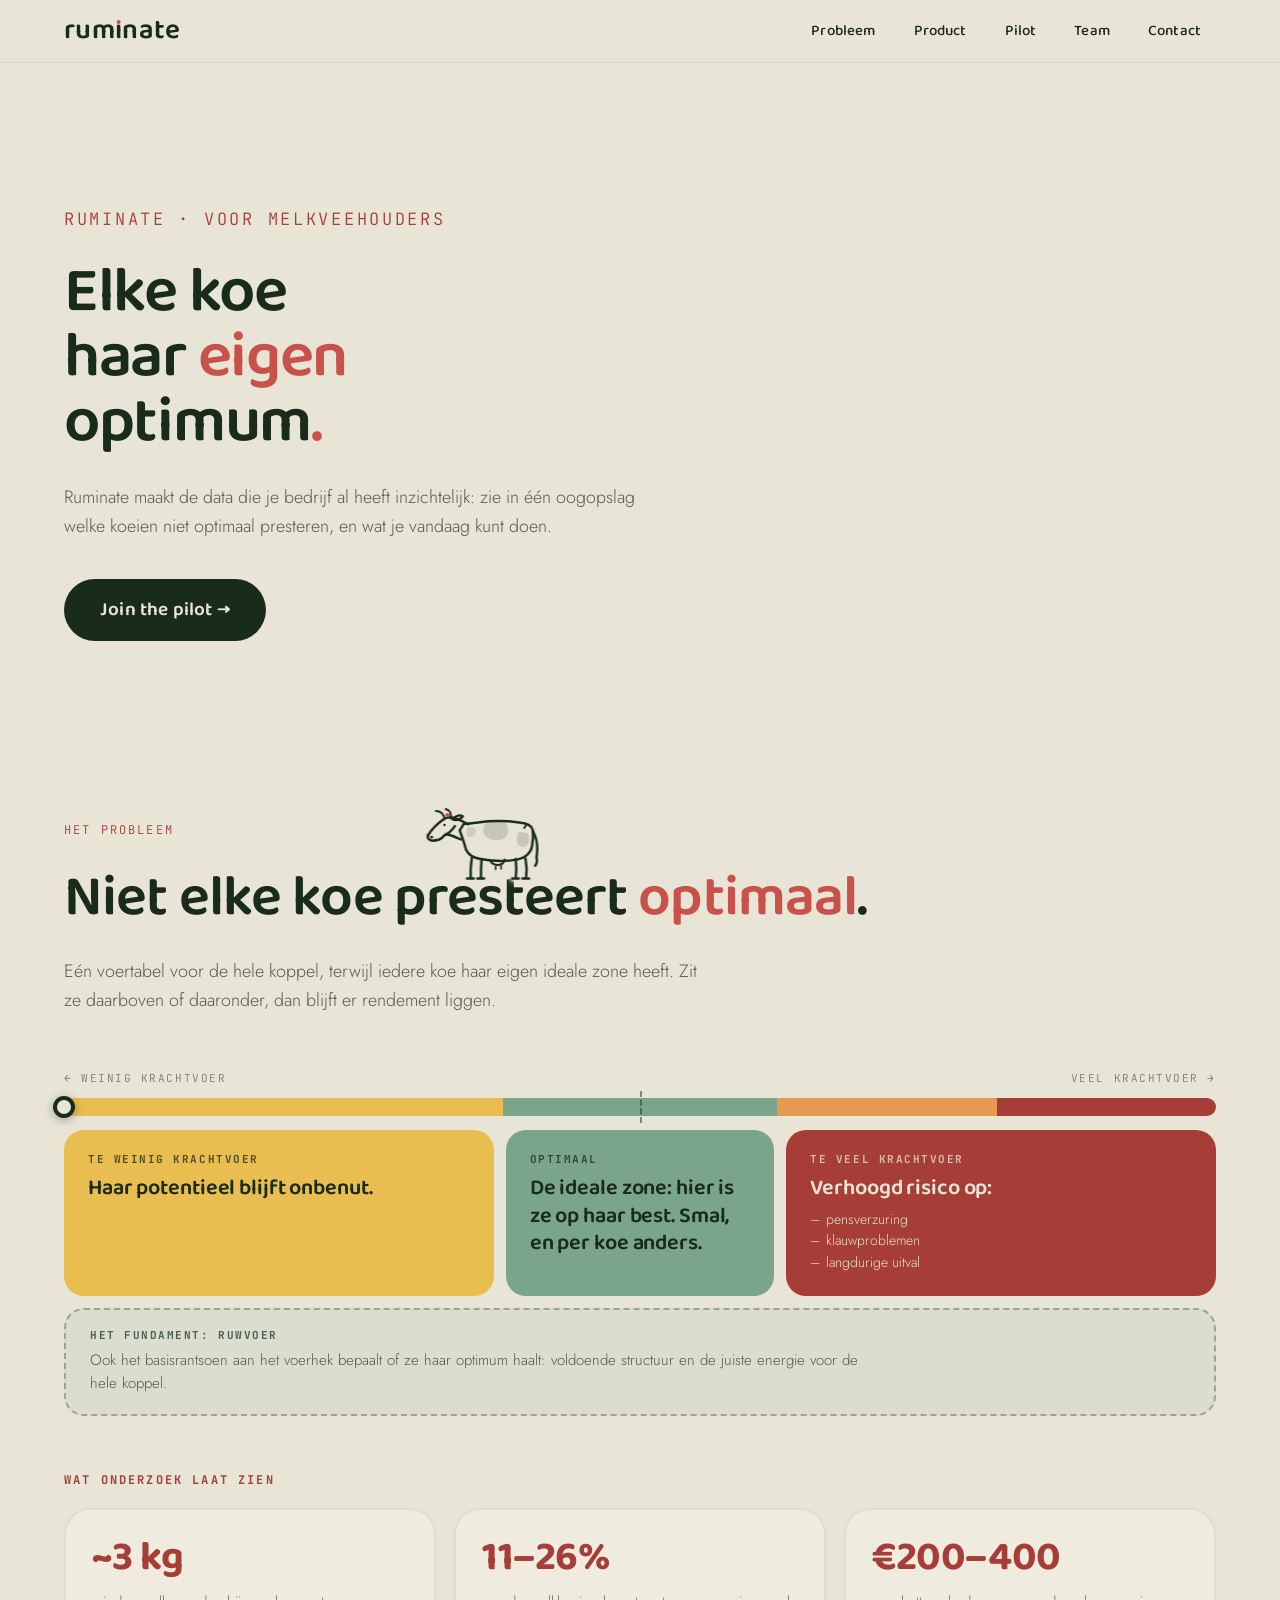
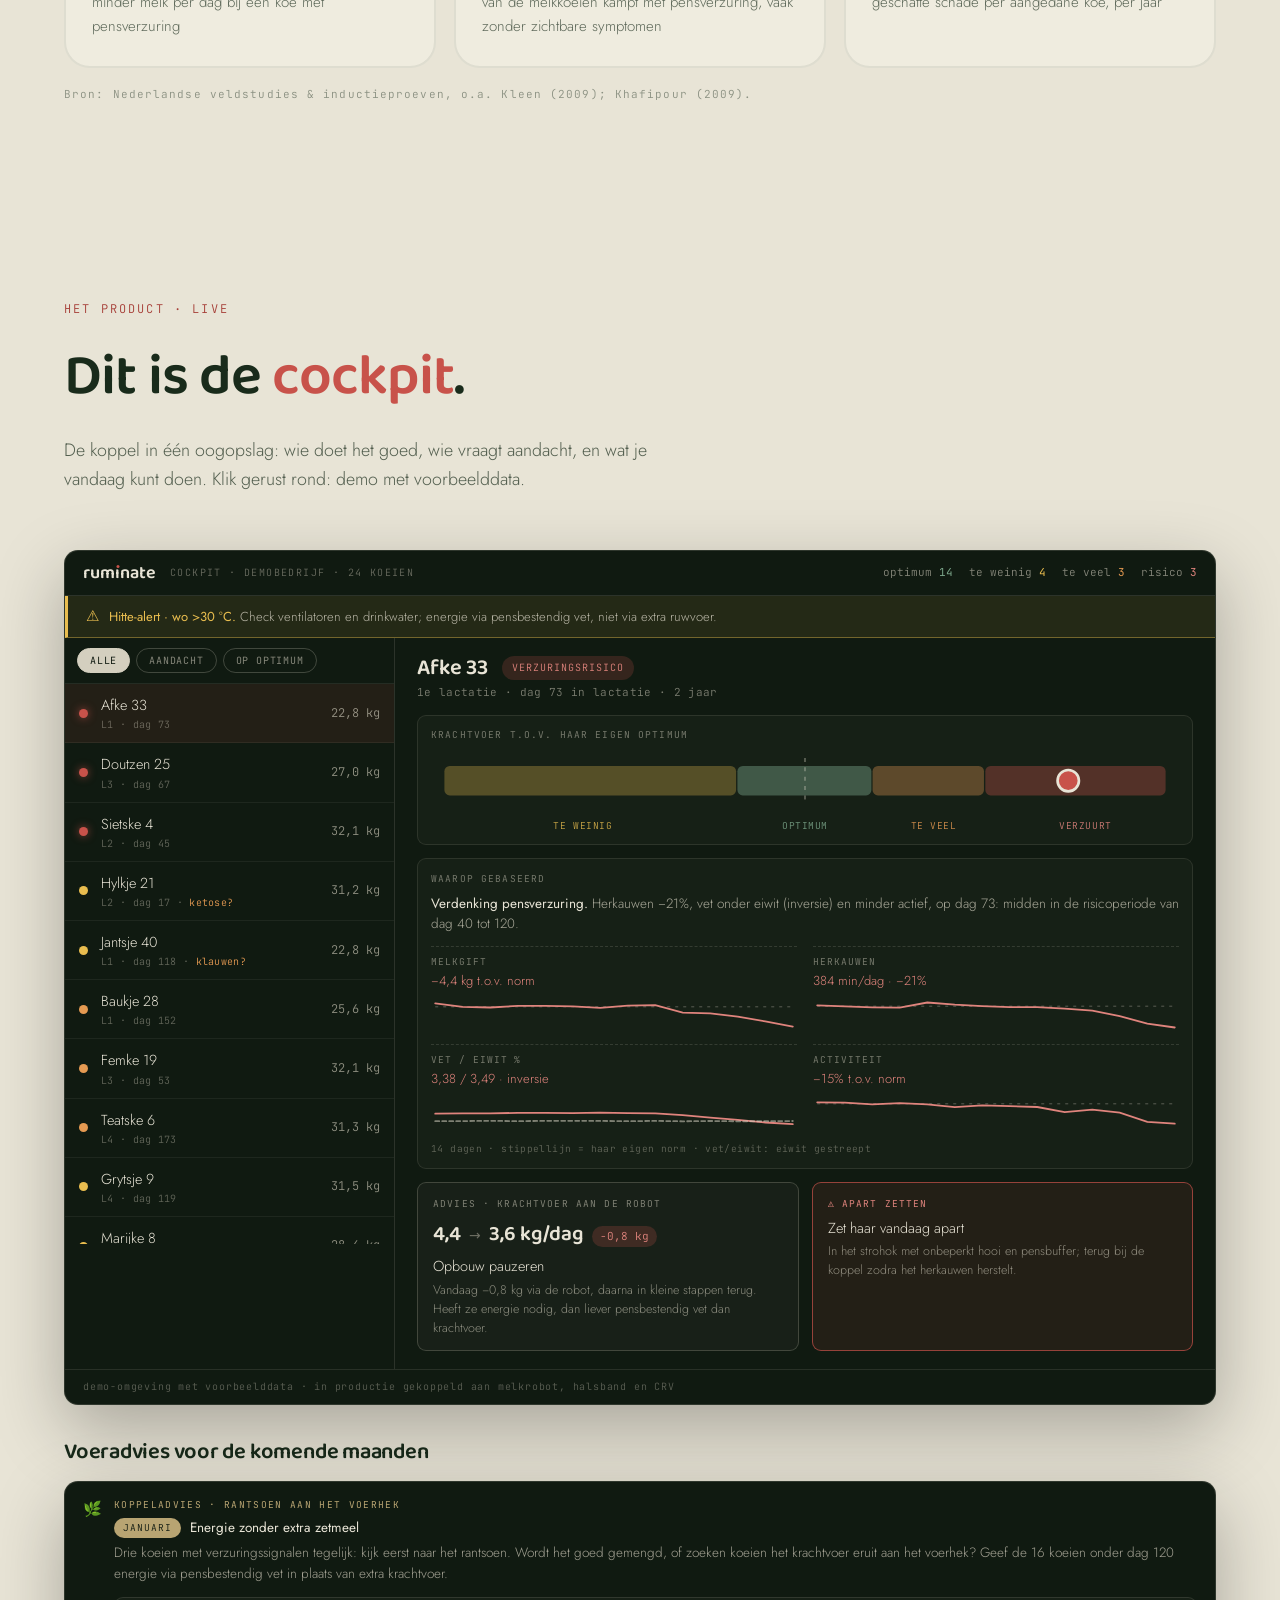
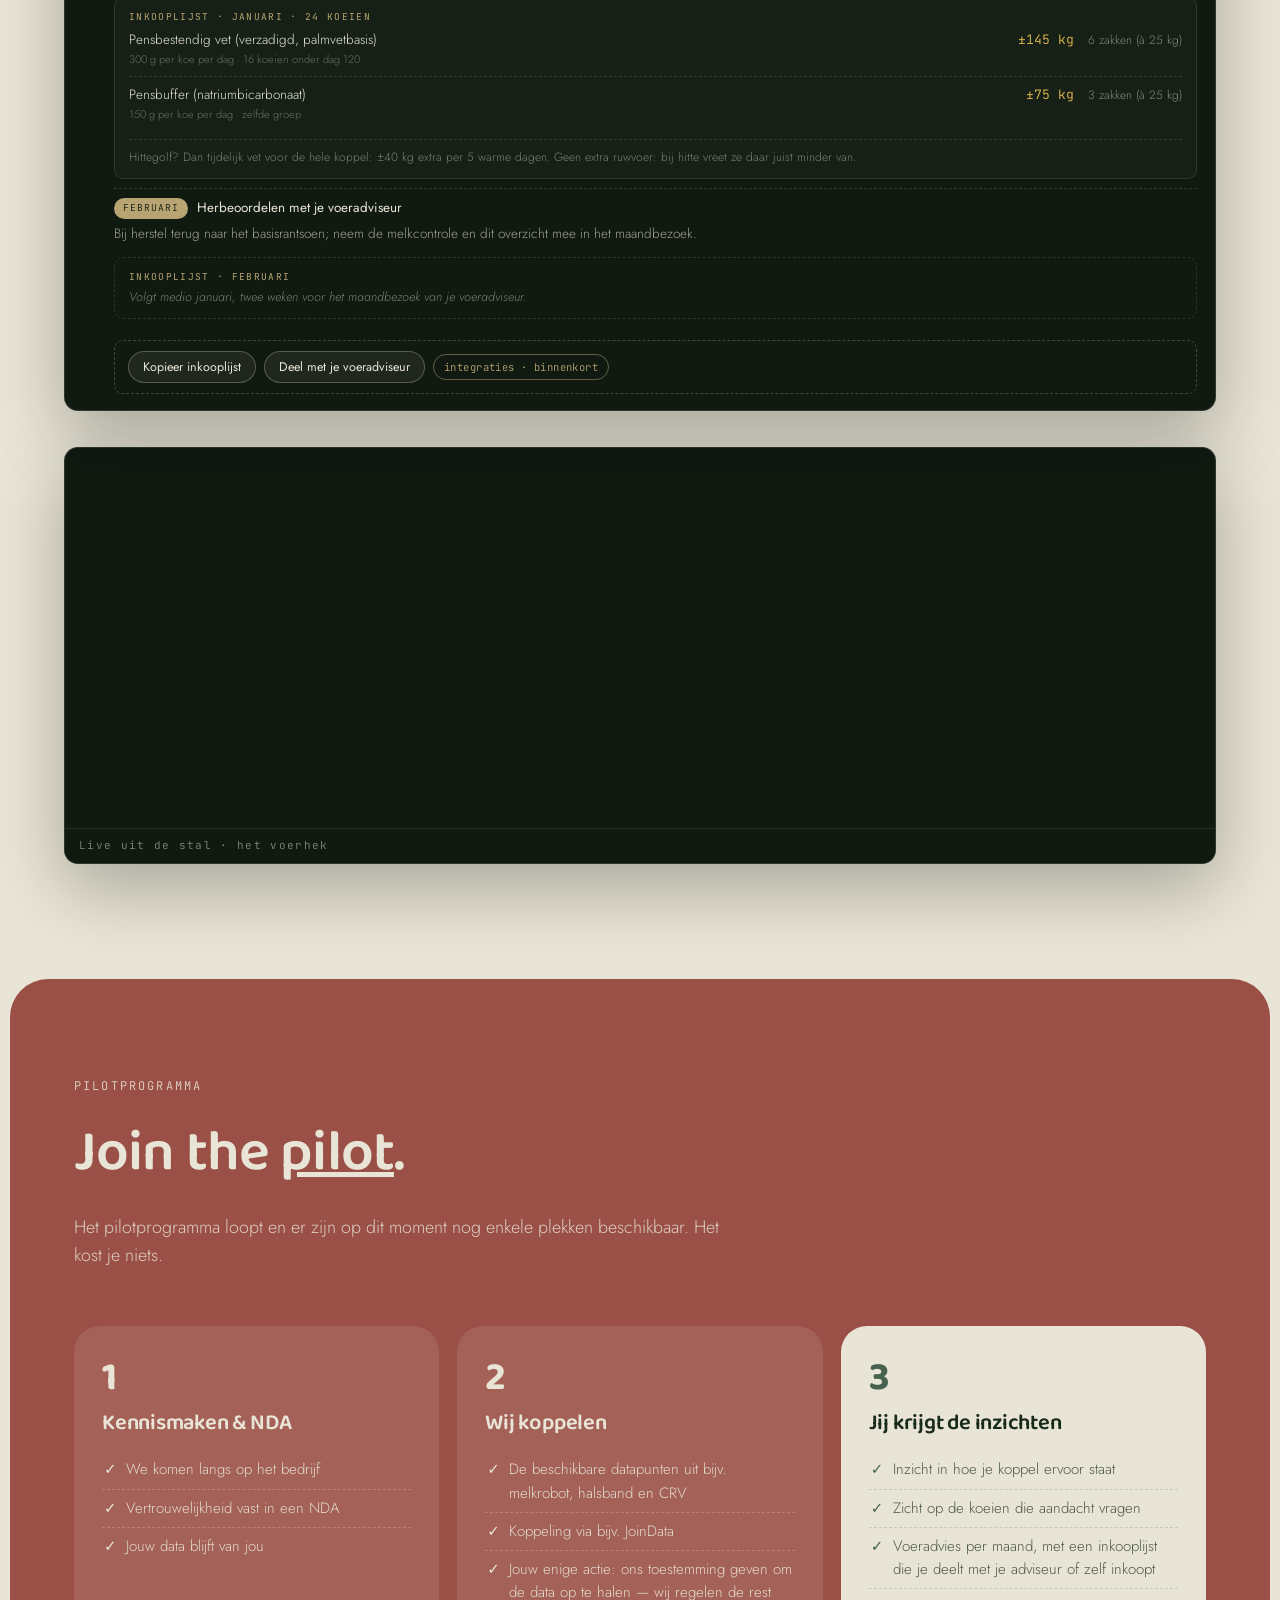
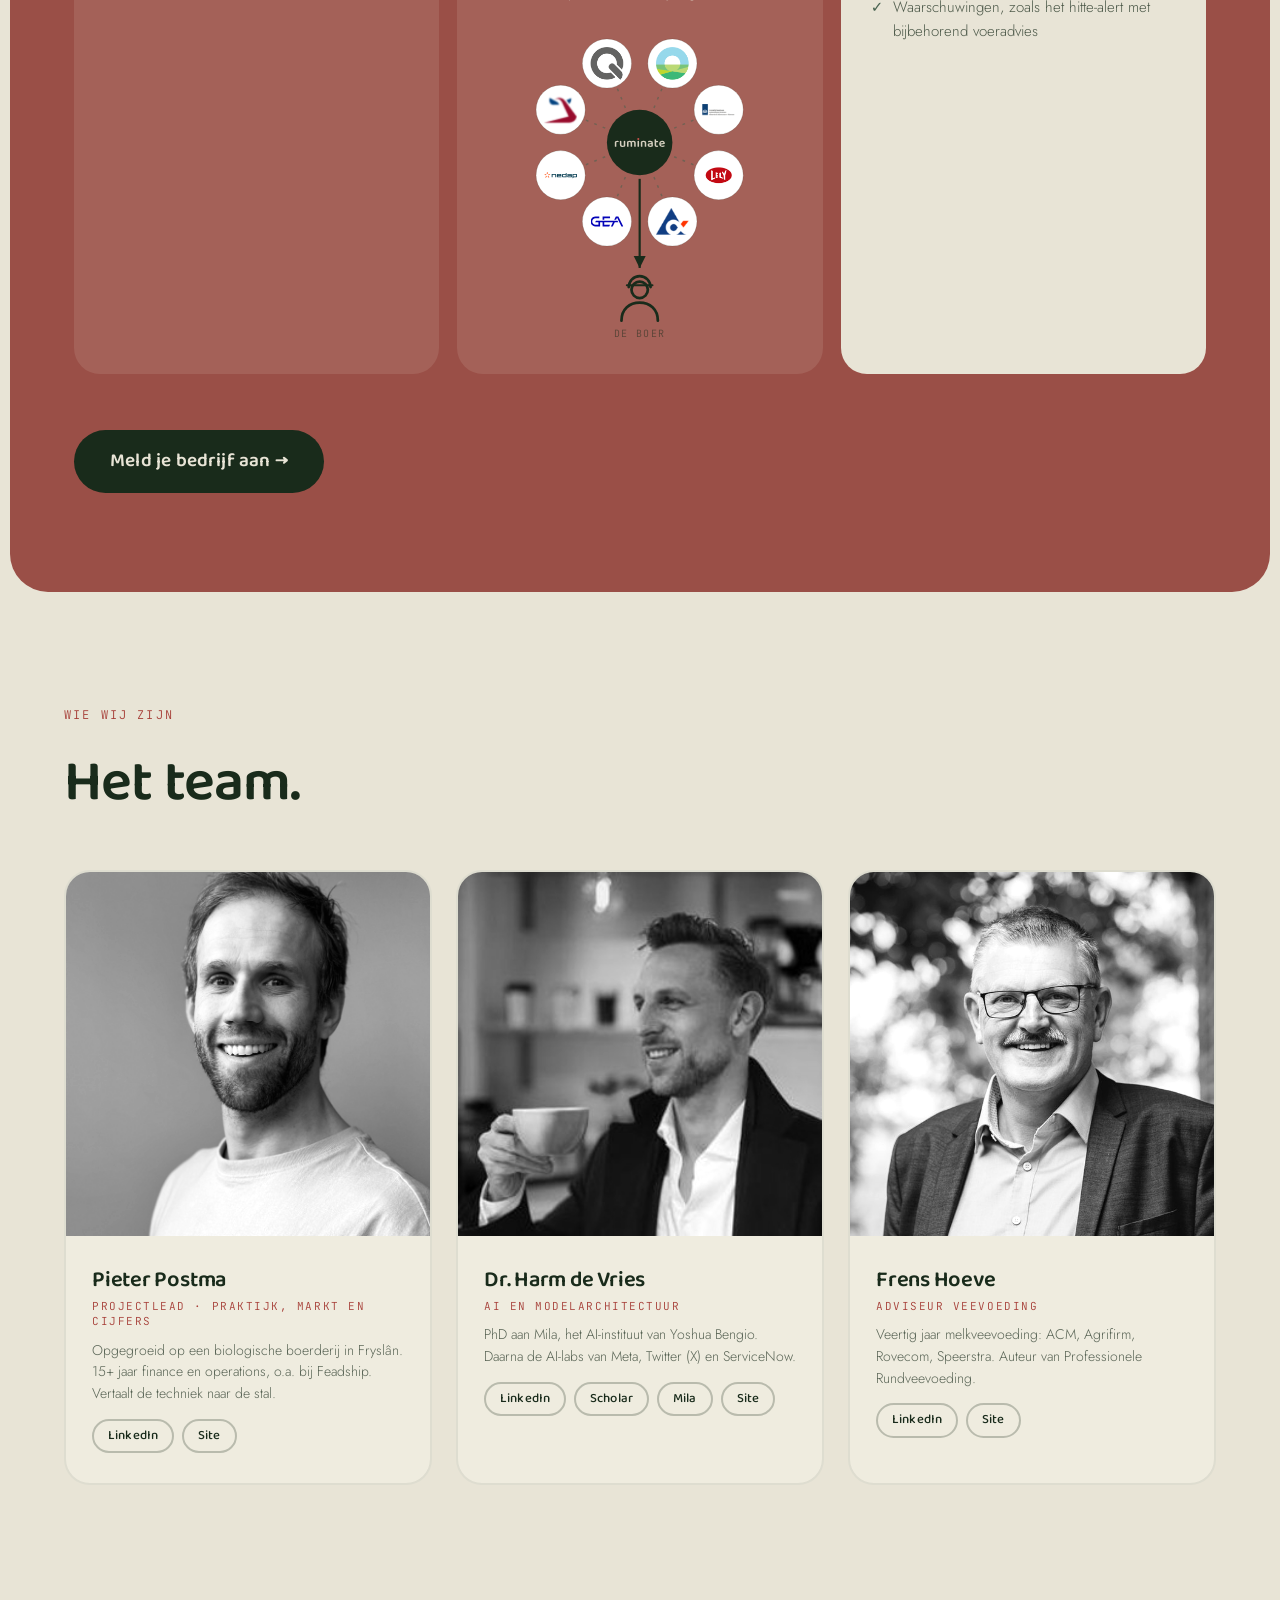
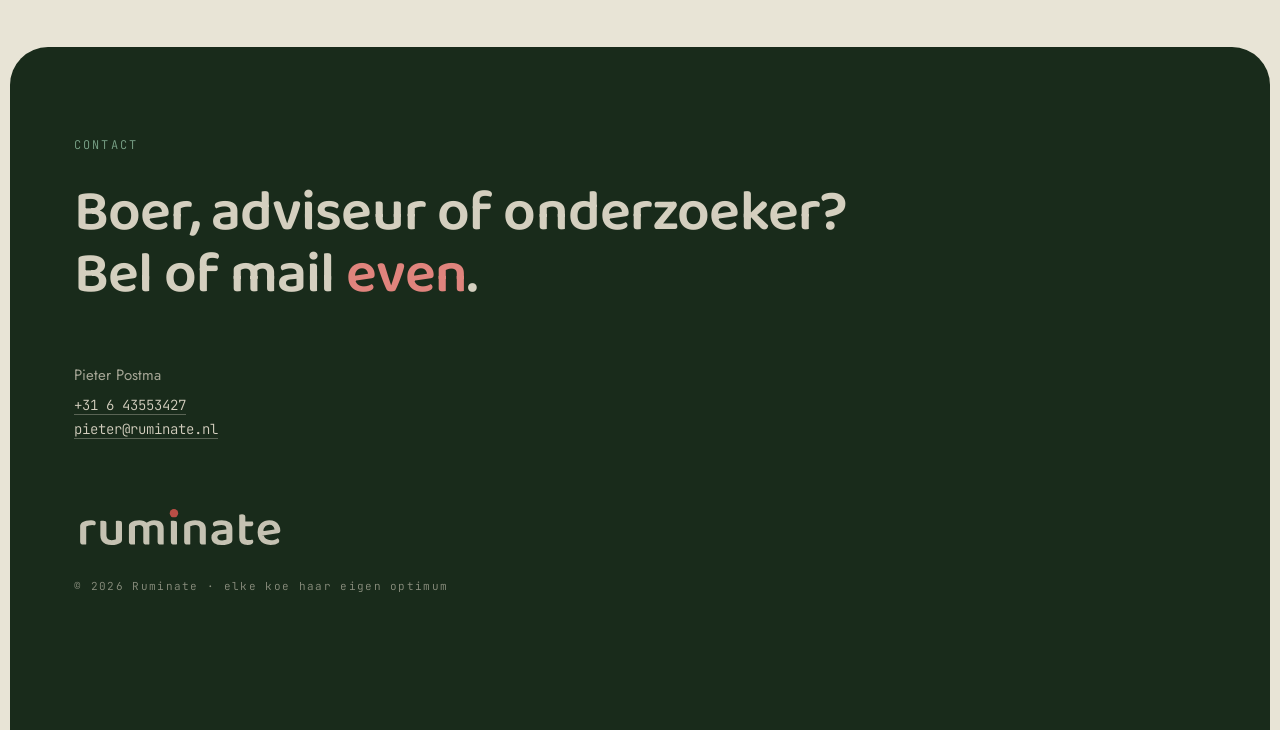
==== commit 20863300: "cockpit: onderbouwing per koe, vier zones en vet i.p.v. ruwvoer in de inkooplijst Verwerkt de opmerk" ====
--- a/astro/index.html
+++ b/astro/index.html
@@ -1,4 +1,4 @@
-<!DOCTYPE html><html lang="nl"> <head><meta charset="UTF-8"><meta name="viewport" content="width=device-width, initial-scale=1"><title>Ruminate · inzicht per koe</title><meta name="description" content="Ruminate maakt de data van je melkveebedrijf inzichtelijk: zie welke koeien niet optimaal presteren. Gratis pilotprogramma."><link rel="icon" href="branding/ruminate-icon-32.png"><link rel="preconnect" href="https://fonts.googleapis.com"><link rel="preconnect" href="https://fonts.gstatic.com" crossorigin><link href="https://fonts.googleapis.com/css2?family=Baloo+2:wght@500;600;700&family=Jost:wght@300;400;500&family=JetBrains+Mono:wght@300;400&display=swap" rel="stylesheet"><link rel="stylesheet" href="styles.css"></head> <body> <header id="kop"> <a class="woordmerk" href="#top">rum<span class="rum-i">ı</span>nate</a> <nav> <a href="#probleem">Probleem</a> <a href="#product">Product</a> <a href="#pilot">Pilot</a> <a href="#team">Team</a> <a href="#contact">Contact</a> </nav> </header> <main id="top"> <section class="blok hero"> <div class="binnen hero-grid"> <div class="hero-tekst"> <div class="kicker">Ruminate · voor melkveehouders</div> <h1>Elke koe<br>haar <span class="r">eigen</span><br>optimum<span class="r">.</span></h1> <p class="intro">Ruminate maakt de data die je bedrijf al heeft inzichtelijk: zie in één oogopslag welke koeien niet optimaal presteren, en wat je vandaag kunt doen.</p> <a class="knop reveal" style="margin-top:38px" href="#pilot">Join the pilot →</a> </div> <figure class="koefilm" aria-label="Grazende koe"> <div class="kader"><video autoplay muted loop playsinline preload="metadata" disablepictureinpicture src="media/grazende-koe.mp4"></video></div> </figure> </div> </section> <section class="blok" id="probleem" style="padding-top:6vh"> <div class="binnen"> <div class="kicker">Het probleem</div> <h2 class="reveal">Niet elke koe presteert <span class="r">optimaal</span>.</h2> <p class="intro reveal">Eén voertabel voor de hele koppel, terwijl iedere koe haar eigen ideale zone heeft. Zit ze daarboven of daaronder, dan blijft er rendement liggen.</p> <div class="lat-wrap reveal"> <div class="lat-schaal" aria-hidden="true"> <span class="s-min">←&nbsp;weinig krachtvoer</span><span class="s-max">veel krachtvoer&nbsp;→</span> </div> <div class="lat-balk" aria-hidden="true"> <i class="z1"></i><i class="z2"></i><i class="z3"></i> <span class="optimum-tik"></span> <span class="naald" title="Iedere koe zit ergens anders op de lat"></span> </div> <div class="lat"> <div class="links"><h4>Te weinig krachtvoer</h4><p>Haar potentieel blijft onbenut.</p></div> <div class="midden"><h4>Optimaal</h4><p>De ideale zone: hier is ze op haar best. Smal, en per koe anders.</p></div> <div class="rechts"><h4>Te veel krachtvoer</h4><p>Verhoogd risico op:</p> <ul class="lat-lijst"><li>pensverzuring</li><li>klauwproblemen</li><li>langdurige uitval</li></ul></div> </div> <div class="lat-basis reveal"><h4>Het fundament: ruwvoer</h4><p>Ook het basisrantsoen aan het voerhek bepaalt of ze haar optimum haalt: voldoende structuur en de juiste energie voor de hele koppel.</p></div> <div class="feiten reveal"> <h4>Wat onderzoek laat zien</h4> <div class="feiten-rij"> <div class="feit-kaart"><b>~3&nbsp;kg</b><span>minder melk per dag bij een koe met pensverzuring</span></div> <div class="feit-kaart"><b>11–26%</b><span>van de melkkoeien kampt met pensverzuring, vaak zonder zichtbare symptomen</span></div> <div class="feit-kaart"><b>€200–400</b><span>geschatte schade per aangedane koe, per jaar</span></div> </div> <div class="feiten-bron">Bron: Nederlandse veldstudies &amp; inductieproeven, o.a. Kleen (2009); Khafipour (2009).</div> </div> </div> </div> </section> <section class="blok" id="product"> <div class="binnen"> <div class="kicker">Het product · live</div> <h2 class="reveal">Dit is de <span class="r">cockpit</span>.</h2> <p class="intro reveal">De koppel in één oogopslag: wie doet het goed, wie vraagt aandacht, en wat je vandaag kunt doen. Klik gerust rond: demo met voorbeelddata.</p> <div class="product-rij reveal" style="margin-top:56px"> <div id="cockpit"></div> <h3 class="product-kop">Voeradvies voor de komende maanden</h3> <div id="koppeladvies" aria-label="Koppeladvies"></div> <figure class="product-film" aria-label="Koeien aan het voerhek"> <video autoplay muted loop playsinline preload="metadata" disablepictureinpicture src="media/koeien-eten.mp4"></video> <figcaption>Live uit de stal · het voerhek</figcaption> </figure> </div> </div> </section> <section class="blok rood-blok" id="pilot"> <div class="binnen"> <div class="kicker">Pilotprogramma</div> <h2 class="reveal">Join the <u>pilot</u>.</h2> <p class="intro reveal">Het pilotprogramma loopt en er zijn op dit moment nog enkele plekken beschikbaar. Het kost je niets.</p> <div class="pilotkaarten reveal"> <div class="pk"><div class="nr">1</div><h3>Kennismaken &amp; NDA</h3> <ul><li>We komen langs op het bedrijf</li><li>Vertrouwelijkheid vast in een NDA</li><li>Jouw data blijft van jou</li></ul></div> <div class="pk"><div class="nr">2</div><h3>Wij koppelen</h3> <ul><li>De beschikbare datapunten uit bijv. melkrobot, halsband en CRV</li><li>Koppeling via bijv. JoinData</li><li>Jouw enige actie: ons toestemming geven om de data op te halen — wij regelen de rest</li></ul> <div class="datakring reveal" aria-label="Datastromen komen samen bij Ruminate en gaan naar de boer"> <svg viewBox="0 0 340 348" xmlns="http://www.w3.org/2000/svg"> <defs> <marker id="dkpijl" viewBox="0 0 10 10" refX="8" refY="5" markerWidth="7" markerHeight="7" orient="auto"> <path d="M0 1 L8 5 L0 9 Z" fill="var(--groen)"></path> </marker> </defs> <g stroke="rgba(71,98,79,.55)" stroke-width="1.6"> <line class="stroom" x1="256.84467605606096" y1="163.97224264231843" x2="170" y2="128"></line><line class="stroom" x1="205.97224264231843" y1="214.84467605606096" x2="170" y2="128"></line><line class="stroom" x1="134.02775735768157" y1="214.84467605606096" x2="170" y2="128"></line><line class="stroom" x1="83.15532394393905" y1="163.97224264231846" x2="170" y2="128"></line><line class="stroom" x1="83.15532394393902" y1="92.02775735768162" x2="170" y2="128"></line><line class="stroom" x1="134.0277573576816" y1="41.15532394393904" x2="170" y2="128"></line><line class="stroom" x1="205.97224264231846" y1="41.15532394393905" x2="170" y2="128"></line><line class="stroom" x1="256.84467605606096" y1="92.02775735768158" x2="170" y2="128"></line> </g> <g> <circle cx="256.84467605606096" cy="163.97224264231843" r="27" fill="#fff" stroke="rgba(25,43,27,.15)"></circle> <image href="media/logos/lely.png" x="238.84467605606096" y="145.97224264231843" width="36" height="36" preserveAspectRatio="xMidYMid meet"></image> <title>Lely</title> </g><g> <circle cx="205.97224264231843" cy="214.84467605606096" r="27" fill="#fff" stroke="rgba(25,43,27,.15)"></circle> <image href="media/logos/delaval.png" x="187.97224264231843" y="196.84467605606096" width="36" height="36" preserveAspectRatio="xMidYMid meet"></image> <title>DeLaval</title> </g><g> <circle cx="134.02775735768157" cy="214.84467605606096" r="27" fill="#fff" stroke="rgba(25,43,27,.15)"></circle> <image href="media/logos/gea.svg" x="116.02775735768157" y="196.84467605606096" width="36" height="36" preserveAspectRatio="xMidYMid meet"></image> <title>GEA</title> </g><g> <circle cx="83.15532394393905" cy="163.97224264231846" r="27" fill="#fff" stroke="rgba(25,43,27,.15)"></circle> <image href="media/logos/nedap.svg" x="65.15532394393905" y="145.97224264231846" width="36" height="36" preserveAspectRatio="xMidYMid meet"></image> <title>Nedap</title> </g><g> <circle cx="83.15532394393902" cy="92.02775735768162" r="27" fill="#fff" stroke="rgba(25,43,27,.15)"></circle> <image href="media/logos/crv.png" x="65.15532394393902" y="74.02775735768162" width="36" height="36" preserveAspectRatio="xMidYMid meet"></image> <title>CRV</title> </g><g> <circle cx="134.0277573576816" cy="41.15532394393904" r="27" fill="#fff" stroke="rgba(25,43,27,.15)"></circle> <image href="media/logos/qlip.png" x="116.0277573576816" y="23.155323943939038" width="36" height="36" preserveAspectRatio="xMidYMid meet"></image> <title>Qlip</title> </g><g> <circle cx="205.97224264231846" cy="41.15532394393905" r="27" fill="#fff" stroke="rgba(25,43,27,.15)"></circle> <image href="media/logos/joindata.png" x="187.97224264231846" y="23.155323943939052" width="36" height="36" preserveAspectRatio="xMidYMid meet"></image> <title>JoinData</title> </g><g> <circle cx="256.84467605606096" cy="92.02775735768158" r="27" fill="#fff" stroke="rgba(25,43,27,.15)"></circle> <image href="media/logos/knmi.png" x="238.84467605606096" y="74.02775735768158" width="36" height="36" preserveAspectRatio="xMidYMid meet"></image> <title>KNMI</title> </g> <circle cx="170" cy="128" r="36" fill="var(--groen)"></circle> <image href="branding/ruminate-logo-creme.svg" x="141" y="117" width="58" height="22" preserveAspectRatio="xMidYMid meet"></image> <line x1="170" y1="168" x2="170" y2="266" stroke="var(--groen)" stroke-width="2.4" marker-end="url(#dkpijl)"></line> <g fill="none" stroke="var(--groen)" stroke-width="3" stroke-linecap="round"> <circle cx="170" cy="290" r="9"></circle> <path d="M158 287 a 12 12 0 0 1 24 0"></path> <path d="M156 285 h28" stroke-width="2.4"></path> <path d="M150 324 c 0 -13 9 -20 20 -20 s 20 7 20 20"></path> </g> <text x="170" y="342" text-anchor="middle" font-family="JetBrains Mono,monospace" font-size="11" letter-spacing="1.6" fill="rgba(25,43,27,.55)">DE BOER</text> </svg> </div></div> <div class="pk gratis"><div class="nr">3</div><h3>Jij krijgt de inzichten</h3> <ul><li>Inzicht in hoe je koppel ervoor staat</li><li>Zicht op de koeien die aandacht vragen</li><li>Voeradvies per maand, met een inkooplijst die je deelt met je adviseur of zelf inkoopt</li><li>Waarschuwingen, zoals het hitte-alert met bijbehorend voeradvies</li></ul></div> </div> <a class="knop" href="mailto:pilot@ruminate.nl?subject=Aanmelding%20pilotprogramma%20Ruminate">Meld je bedrijf aan →</a> </div> </section> <section class="blok" id="team"> <div class="binnen"> <div class="kicker">Wie wij zijn</div> <h2 class="reveal">Het team.</h2> <div class="team"> <div class="lid reveal"> <img src="team/pieter-postma-headshot.jpg" alt="Pieter Postma"> <div class="tekst"> <h3>Pieter Postma</h3><div class="rol">Projectlead · praktijk, markt en cijfers</div> <p>Opgegroeid op een biologische boerderij in Fryslân. 15+ jaar finance en operations, o.a. bij Feadship. Vertaalt de techniek naar de stal.</p> <div class="links"> <a href="https://www.linkedin.com/in/pieter-postma-b867252b" target="_blank" rel="noopener">LinkedIn</a><a href="https://www.novastarfinance.nl" target="_blank" rel="noopener">Site</a> </div> </div> </div><div class="lid reveal"> <img src="team/harm-de-vries-headshot.jpg" alt="Dr. Harm de Vries"> <div class="tekst"> <h3>Dr. Harm de Vries</h3><div class="rol">AI en modelarchitectuur</div> <p>PhD aan Mila, het AI-instituut van Yoshua Bengio. Daarna de AI-labs van Meta, Twitter (X) en ServiceNow.</p> <div class="links"> <a href="https://www.linkedin.com/in/harm-de-vries-8506ab57" target="_blank" rel="noopener">LinkedIn</a><a href="https://scholar.google.com/citations?user=LWrdpCsAAAAJ" target="_blank" rel="noopener">Scholar</a><a href="https://mila.quebec/en/directory/harm-de-vries" target="_blank" rel="noopener">Mila</a><a href="https://www.harmdevries.com/" target="_blank" rel="noopener">Site</a> </div> </div> </div><div class="lid reveal"> <img src="team/frens-hoeve-headshot.jpg?v=2" alt="Frens Hoeve"> <div class="tekst"> <h3>Frens Hoeve</h3><div class="rol">Adviseur veevoeding</div> <p>Veertig jaar melkveevoeding: ACM, Agrifirm, Rovecom, Speerstra. Auteur van Professionele Rundveevoeding.</p> <div class="links"> <a href="https://www.linkedin.com/in/frens-hoeve-6b059480" target="_blank" rel="noopener">LinkedIn</a><a href="https://melkveevoeding.jimdosite.com" target="_blank" rel="noopener">Site</a> </div> </div> </div> </div> </div> </section> <section class="voet" id="contact"> <div class="binnen"> <div class="kicker" style="color:var(--sage)">Contact</div> <h2 class="reveal">Boer, adviseur of onderzoeker?<br>Bel of mail <span class="r">even</span>.</h2> <div class="contact reveal"> <div><b>Pieter Postma</b><a href="tel:+31643553427">+31 6 43553427</a><br><a href="mailto:pieter@ruminate.nl">pieter@ruminate.nl</a></div> </div> <img class="logo" src="branding/ruminate-logo-creme.svg" alt="Ruminate"> <div class="fijn">© 2026 Ruminate · elke koe haar eigen optimum</div> </div> </section> </main> <script>
+<!DOCTYPE html><html lang="nl"> <head><meta charset="UTF-8"><meta name="viewport" content="width=device-width, initial-scale=1"><title>Ruminate · inzicht per koe</title><meta name="description" content="Ruminate maakt de data van je melkveebedrijf inzichtelijk: zie welke koeien niet optimaal presteren. Gratis pilotprogramma."><link rel="icon" href="branding/ruminate-icon-32.png"><link rel="preconnect" href="https://fonts.googleapis.com"><link rel="preconnect" href="https://fonts.gstatic.com" crossorigin><link href="https://fonts.googleapis.com/css2?family=Baloo+2:wght@500;600;700&family=Jost:wght@300;400;500&family=JetBrains+Mono:wght@300;400&display=swap" rel="stylesheet"><link rel="stylesheet" href="styles.css"></head> <body> <header id="kop"> <a class="woordmerk" href="#top">rum<span class="rum-i">ı</span>nate</a> <nav> <a href="#probleem">Probleem</a> <a href="#product">Product</a> <a href="#pilot">Pilot</a> <a href="#team">Team</a> <a href="#contact">Contact</a> </nav> </header> <main id="top"> <section class="blok hero"> <div class="binnen hero-grid"> <div class="hero-tekst"> <div class="kicker">Ruminate · voor melkveehouders</div> <h1>Elke koe<br>haar <span class="r">eigen</span><br>optimum<span class="r">.</span></h1> <p class="intro">Ruminate maakt de data die je bedrijf al heeft inzichtelijk: zie in één oogopslag welke koeien niet optimaal presteren, en wat je vandaag kunt doen.</p> <a class="knop reveal" style="margin-top:38px" href="#pilot">Join the pilot →</a> </div> <figure class="koefilm" aria-label="Grazende koe"> <div class="kader"><video autoplay muted loop playsinline preload="metadata" disablepictureinpicture src="media/grazende-koe.mp4"></video></div> </figure> </div> </section> <section class="blok" id="probleem" style="padding-top:6vh"> <div class="binnen"> <div class="kicker">Het probleem</div> <h2 class="reveal">Niet elke koe presteert <span class="r">optimaal</span>.</h2> <p class="intro reveal">Eén voertabel voor de hele koppel, terwijl iedere koe haar eigen ideale zone heeft. Zit ze daarboven of daaronder, dan blijft er rendement liggen.</p> <div class="lat-wrap reveal"> <div class="lat-schaal" aria-hidden="true"> <span class="s-min">←&nbsp;weinig krachtvoer</span><span class="s-max">veel krachtvoer&nbsp;→</span> </div> <div class="lat-balk" aria-hidden="true"> <i class="z1"></i><i class="z2"></i><i class="z3"></i><i class="z4"></i> <span class="optimum-tik"></span> <span class="naald" title="Iedere koe zit ergens anders op de lat"></span> </div> <div class="lat"> <div class="links"><h4>Te weinig krachtvoer</h4><p>Haar potentieel blijft onbenut.</p></div> <div class="midden"><h4>Optimaal</h4><p>De ideale zone: hier is ze op haar best. Smal, en per koe anders.</p></div> <div class="rechts"><h4>Te veel krachtvoer</h4><p>Verhoogd risico op:</p> <ul class="lat-lijst"><li>pensverzuring</li><li>klauwproblemen</li><li>langdurige uitval</li></ul></div> </div> <div class="lat-basis reveal"><h4>Het fundament: ruwvoer</h4><p>Ook het basisrantsoen aan het voerhek bepaalt of ze haar optimum haalt: voldoende structuur en de juiste energie voor de hele koppel.</p></div> <div class="feiten reveal"> <h4>Wat onderzoek laat zien</h4> <div class="feiten-rij"> <div class="feit-kaart"><b>~3&nbsp;kg</b><span>minder melk per dag bij een koe met pensverzuring</span></div> <div class="feit-kaart"><b>11–26%</b><span>van de melkkoeien kampt met pensverzuring, vaak zonder zichtbare symptomen</span></div> <div class="feit-kaart"><b>€200–400</b><span>geschatte schade per aangedane koe, per jaar</span></div> </div> <div class="feiten-bron">Bron: Nederlandse veldstudies &amp; inductieproeven, o.a. Kleen (2009); Khafipour (2009).</div> </div> </div> </div> </section> <section class="blok" id="product"> <div class="binnen"> <div class="kicker">Het product · live</div> <h2 class="reveal">Dit is de <span class="r">cockpit</span>.</h2> <p class="intro reveal">De koppel in één oogopslag: wie doet het goed, wie vraagt aandacht, en wat je vandaag kunt doen. Klik gerust rond: demo met voorbeelddata.</p> <div class="product-rij reveal" style="margin-top:56px"> <div id="cockpit"></div> <h3 class="product-kop">Voeradvies voor de komende maanden</h3> <div id="koppeladvies" aria-label="Koppeladvies"></div> <figure class="product-film" aria-label="Koeien aan het voerhek"> <video autoplay muted loop playsinline preload="metadata" disablepictureinpicture src="media/koeien-eten.mp4"></video> <figcaption>Live uit de stal · het voerhek</figcaption> </figure> </div> </div> </section> <section class="blok rood-blok" id="pilot"> <div class="binnen"> <div class="kicker">Pilotprogramma</div> <h2 class="reveal">Join the <u>pilot</u>.</h2> <p class="intro reveal">Het pilotprogramma loopt en er zijn op dit moment nog enkele plekken beschikbaar. Het kost je niets.</p> <div class="pilotkaarten reveal"> <div class="pk"><div class="nr">1</div><h3>Kennismaken &amp; NDA</h3> <ul><li>We komen langs op het bedrijf</li><li>Vertrouwelijkheid vast in een NDA</li><li>Jouw data blijft van jou</li></ul></div> <div class="pk"><div class="nr">2</div><h3>Wij koppelen</h3> <ul><li>De beschikbare datapunten uit bijv. melkrobot, halsband en CRV</li><li>Koppeling via bijv. JoinData</li><li>Jouw enige actie: ons toestemming geven om de data op te halen — wij regelen de rest</li></ul> <div class="datakring reveal" aria-label="Datastromen komen samen bij Ruminate en gaan naar de boer"> <svg viewBox="0 0 340 348" xmlns="http://www.w3.org/2000/svg"> <defs> <marker id="dkpijl" viewBox="0 0 10 10" refX="8" refY="5" markerWidth="7" markerHeight="7" orient="auto"> <path d="M0 1 L8 5 L0 9 Z" fill="var(--groen)"></path> </marker> </defs> <g stroke="rgba(71,98,79,.55)" stroke-width="1.6"> <line class="stroom" x1="256.84467605606096" y1="163.97224264231843" x2="170" y2="128"></line><line class="stroom" x1="205.97224264231843" y1="214.84467605606096" x2="170" y2="128"></line><line class="stroom" x1="134.02775735768157" y1="214.84467605606096" x2="170" y2="128"></line><line class="stroom" x1="83.15532394393905" y1="163.97224264231846" x2="170" y2="128"></line><line class="stroom" x1="83.15532394393902" y1="92.02775735768162" x2="170" y2="128"></line><line class="stroom" x1="134.0277573576816" y1="41.15532394393904" x2="170" y2="128"></line><line class="stroom" x1="205.97224264231846" y1="41.15532394393905" x2="170" y2="128"></line><line class="stroom" x1="256.84467605606096" y1="92.02775735768158" x2="170" y2="128"></line> </g> <g> <circle cx="256.84467605606096" cy="163.97224264231843" r="27" fill="#fff" stroke="rgba(25,43,27,.15)"></circle> <image href="media/logos/lely.png" x="238.84467605606096" y="145.97224264231843" width="36" height="36" preserveAspectRatio="xMidYMid meet"></image> <title>Lely</title> </g><g> <circle cx="205.97224264231843" cy="214.84467605606096" r="27" fill="#fff" stroke="rgba(25,43,27,.15)"></circle> <image href="media/logos/delaval.png" x="187.97224264231843" y="196.84467605606096" width="36" height="36" preserveAspectRatio="xMidYMid meet"></image> <title>DeLaval</title> </g><g> <circle cx="134.02775735768157" cy="214.84467605606096" r="27" fill="#fff" stroke="rgba(25,43,27,.15)"></circle> <image href="media/logos/gea.svg" x="116.02775735768157" y="196.84467605606096" width="36" height="36" preserveAspectRatio="xMidYMid meet"></image> <title>GEA</title> </g><g> <circle cx="83.15532394393905" cy="163.97224264231846" r="27" fill="#fff" stroke="rgba(25,43,27,.15)"></circle> <image href="media/logos/nedap.svg" x="65.15532394393905" y="145.97224264231846" width="36" height="36" preserveAspectRatio="xMidYMid meet"></image> <title>Nedap</title> </g><g> <circle cx="83.15532394393902" cy="92.02775735768162" r="27" fill="#fff" stroke="rgba(25,43,27,.15)"></circle> <image href="media/logos/crv.png" x="65.15532394393902" y="74.02775735768162" width="36" height="36" preserveAspectRatio="xMidYMid meet"></image> <title>CRV</title> </g><g> <circle cx="134.0277573576816" cy="41.15532394393904" r="27" fill="#fff" stroke="rgba(25,43,27,.15)"></circle> <image href="media/logos/qlip.png" x="116.0277573576816" y="23.155323943939038" width="36" height="36" preserveAspectRatio="xMidYMid meet"></image> <title>Qlip</title> </g><g> <circle cx="205.97224264231846" cy="41.15532394393905" r="27" fill="#fff" stroke="rgba(25,43,27,.15)"></circle> <image href="media/logos/joindata.png" x="187.97224264231846" y="23.155323943939052" width="36" height="36" preserveAspectRatio="xMidYMid meet"></image> <title>JoinData</title> </g><g> <circle cx="256.84467605606096" cy="92.02775735768158" r="27" fill="#fff" stroke="rgba(25,43,27,.15)"></circle> <image href="media/logos/knmi.png" x="238.84467605606096" y="74.02775735768158" width="36" height="36" preserveAspectRatio="xMidYMid meet"></image> <title>KNMI</title> </g> <circle cx="170" cy="128" r="36" fill="var(--groen)"></circle> <image href="branding/ruminate-logo-creme.svg" x="141" y="117" width="58" height="22" preserveAspectRatio="xMidYMid meet"></image> <line x1="170" y1="168" x2="170" y2="266" stroke="var(--groen)" stroke-width="2.4" marker-end="url(#dkpijl)"></line> <g fill="none" stroke="var(--groen)" stroke-width="3" stroke-linecap="round"> <circle cx="170" cy="290" r="9"></circle> <path d="M158 287 a 12 12 0 0 1 24 0"></path> <path d="M156 285 h28" stroke-width="2.4"></path> <path d="M150 324 c 0 -13 9 -20 20 -20 s 20 7 20 20"></path> </g> <text x="170" y="342" text-anchor="middle" font-family="JetBrains Mono,monospace" font-size="11" letter-spacing="1.6" fill="rgba(25,43,27,.55)">DE BOER</text> </svg> </div></div> <div class="pk gratis"><div class="nr">3</div><h3>Jij krijgt de inzichten</h3> <ul><li>Inzicht in hoe je koppel ervoor staat</li><li>Zicht op de koeien die aandacht vragen</li><li>Voeradvies per maand, met een inkooplijst die je deelt met je adviseur of zelf inkoopt</li><li>Waarschuwingen, zoals het hitte-alert met bijbehorend voeradvies</li></ul></div> </div> <a class="knop" href="mailto:pilot@ruminate.nl?subject=Aanmelding%20pilotprogramma%20Ruminate">Meld je bedrijf aan →</a> </div> </section> <section class="blok" id="team"> <div class="binnen"> <div class="kicker">Wie wij zijn</div> <h2 class="reveal">Het team.</h2> <div class="team"> <div class="lid reveal"> <img src="team/pieter-postma-headshot.jpg" alt="Pieter Postma"> <div class="tekst"> <h3>Pieter Postma</h3><div class="rol">Projectlead · praktijk, markt en cijfers</div> <p>Opgegroeid op een biologische boerderij in Fryslân. 15+ jaar finance en operations, o.a. bij Feadship. Vertaalt de techniek naar de stal.</p> <div class="links"> <a href="https://www.linkedin.com/in/pieter-postma-b867252b" target="_blank" rel="noopener">LinkedIn</a><a href="https://www.novastarfinance.nl" target="_blank" rel="noopener">Site</a> </div> </div> </div><div class="lid reveal"> <img src="team/harm-de-vries-headshot.jpg" alt="Dr. Harm de Vries"> <div class="tekst"> <h3>Dr. Harm de Vries</h3><div class="rol">AI en modelarchitectuur</div> <p>PhD aan Mila, het AI-instituut van Yoshua Bengio. Daarna de AI-labs van Meta, Twitter (X) en ServiceNow.</p> <div class="links"> <a href="https://www.linkedin.com/in/harm-de-vries-8506ab57" target="_blank" rel="noopener">LinkedIn</a><a href="https://scholar.google.com/citations?user=LWrdpCsAAAAJ" target="_blank" rel="noopener">Scholar</a><a href="https://mila.quebec/en/directory/harm-de-vries" target="_blank" rel="noopener">Mila</a><a href="https://www.harmdevries.com/" target="_blank" rel="noopener">Site</a> </div> </div> </div><div class="lid reveal"> <img src="team/frens-hoeve-headshot.jpg?v=2" alt="Frens Hoeve"> <div class="tekst"> <h3>Frens Hoeve</h3><div class="rol">Adviseur veevoeding</div> <p>Veertig jaar melkveevoeding: ACM, Agrifirm, Rovecom, Speerstra. Auteur van Professionele Rundveevoeding.</p> <div class="links"> <a href="https://www.linkedin.com/in/frens-hoeve-6b059480" target="_blank" rel="noopener">LinkedIn</a><a href="https://melkveevoeding.jimdosite.com" target="_blank" rel="noopener">Site</a> </div> </div> </div> </div> </div> </section> <section class="voet" id="contact"> <div class="binnen"> <div class="kicker" style="color:var(--sage)">Contact</div> <h2 class="reveal">Boer, adviseur of onderzoeker?<br>Bel of mail <span class="r">even</span>.</h2> <div class="contact reveal"> <div><b>Pieter Postma</b><a href="tel:+31643553427">+31 6 43553427</a><br><a href="mailto:pieter@ruminate.nl">pieter@ruminate.nl</a></div> </div> <img class="logo" src="branding/ruminate-logo-creme.svg" alt="Ruminate"> <div class="fijn">© 2026 Ruminate · elke koe haar eigen optimum</div> </div> </section> </main> <script>
 /* reveals, meekleurende header, video's en parallax — zelfde gedrag als de HTML-site */
 (function(){
   var io = new IntersectionObserver(function(es){
@@ -32,4 +32,4 @@
     addEventListener('scroll', teken, { passive: true }); addEventListener('resize', teken); teken();
   }
 })();
-</script> <script src="cockpit.js"></script> <script src="koe.js"></script> </body> </html>+</script> <script src="cockpit.js?v=7"></script> <script src="koe.js"></script> </body> </html>
--- a/astro/styles.css
+++ b/astro/styles.css
@@ -8,6 +8,7 @@
     --rood-licht:#e0847d;     /* rood accent op donkergroen */
     --sage-tekst:#47624f;     /* kleine groene tekst en tekstdragende groene vlakken */
     --geel:#e9bd4f;
+    --oranje:#e59a52;         /* zone 'te veel' op de lat; alleen vlak, geen tekst */
     --terra:#9a4f47;          /* pilotblok, met papier-tekst op 4,6:1 */
     --merk:'Baloo 2',system-ui,sans-serif;
     --sans:'Jost',system-ui,sans-serif;
@@ -102,11 +103,12 @@
 .lat-wrap{margin-top:56px}
 .lat-schaal{display:flex;justify-content:space-between;margin-bottom:10px;
     font-family:var(--mono);font-size:var(--t-label-s);letter-spacing:.14em;text-transform:uppercase;color:rgba(25,43,27,.55)}
-.lat-balk{position:relative;display:grid;grid-template-columns:1.6fr 1fr 1.6fr;height:18px;border-radius:99px;overflow:visible;margin-bottom:14px}
+.lat-balk{position:relative;display:grid;grid-template-columns:1.6fr 1fr .8fr .8fr;height:18px;border-radius:99px;overflow:visible;margin-bottom:14px}
 .lat-balk i{display:block;height:100%}
 .lat-balk .z1{background:var(--geel);border-radius:99px 0 0 99px}
 .lat-balk .z2{background:var(--sage)}
-.lat-balk .z3{background:var(--rood-diep);border-radius:0 99px 99px 0}
+.lat-balk .z3{background:var(--oranje)}
+.lat-balk .z4{background:var(--rood-diep);border-radius:0 99px 99px 0}
 .optimum-tik{position:absolute;left:50%;top:-7px;bottom:-7px;width:0;border-left:2px dashed rgba(25,43,27,.5)}
 .naald{position:absolute;top:50%;transform:translate(-50%,-50%);width:22px;height:22px;border-radius:50%;
     background:var(--papier);border:4px solid var(--groen);box-shadow:0 2px 10px rgba(25,43,27,.35);
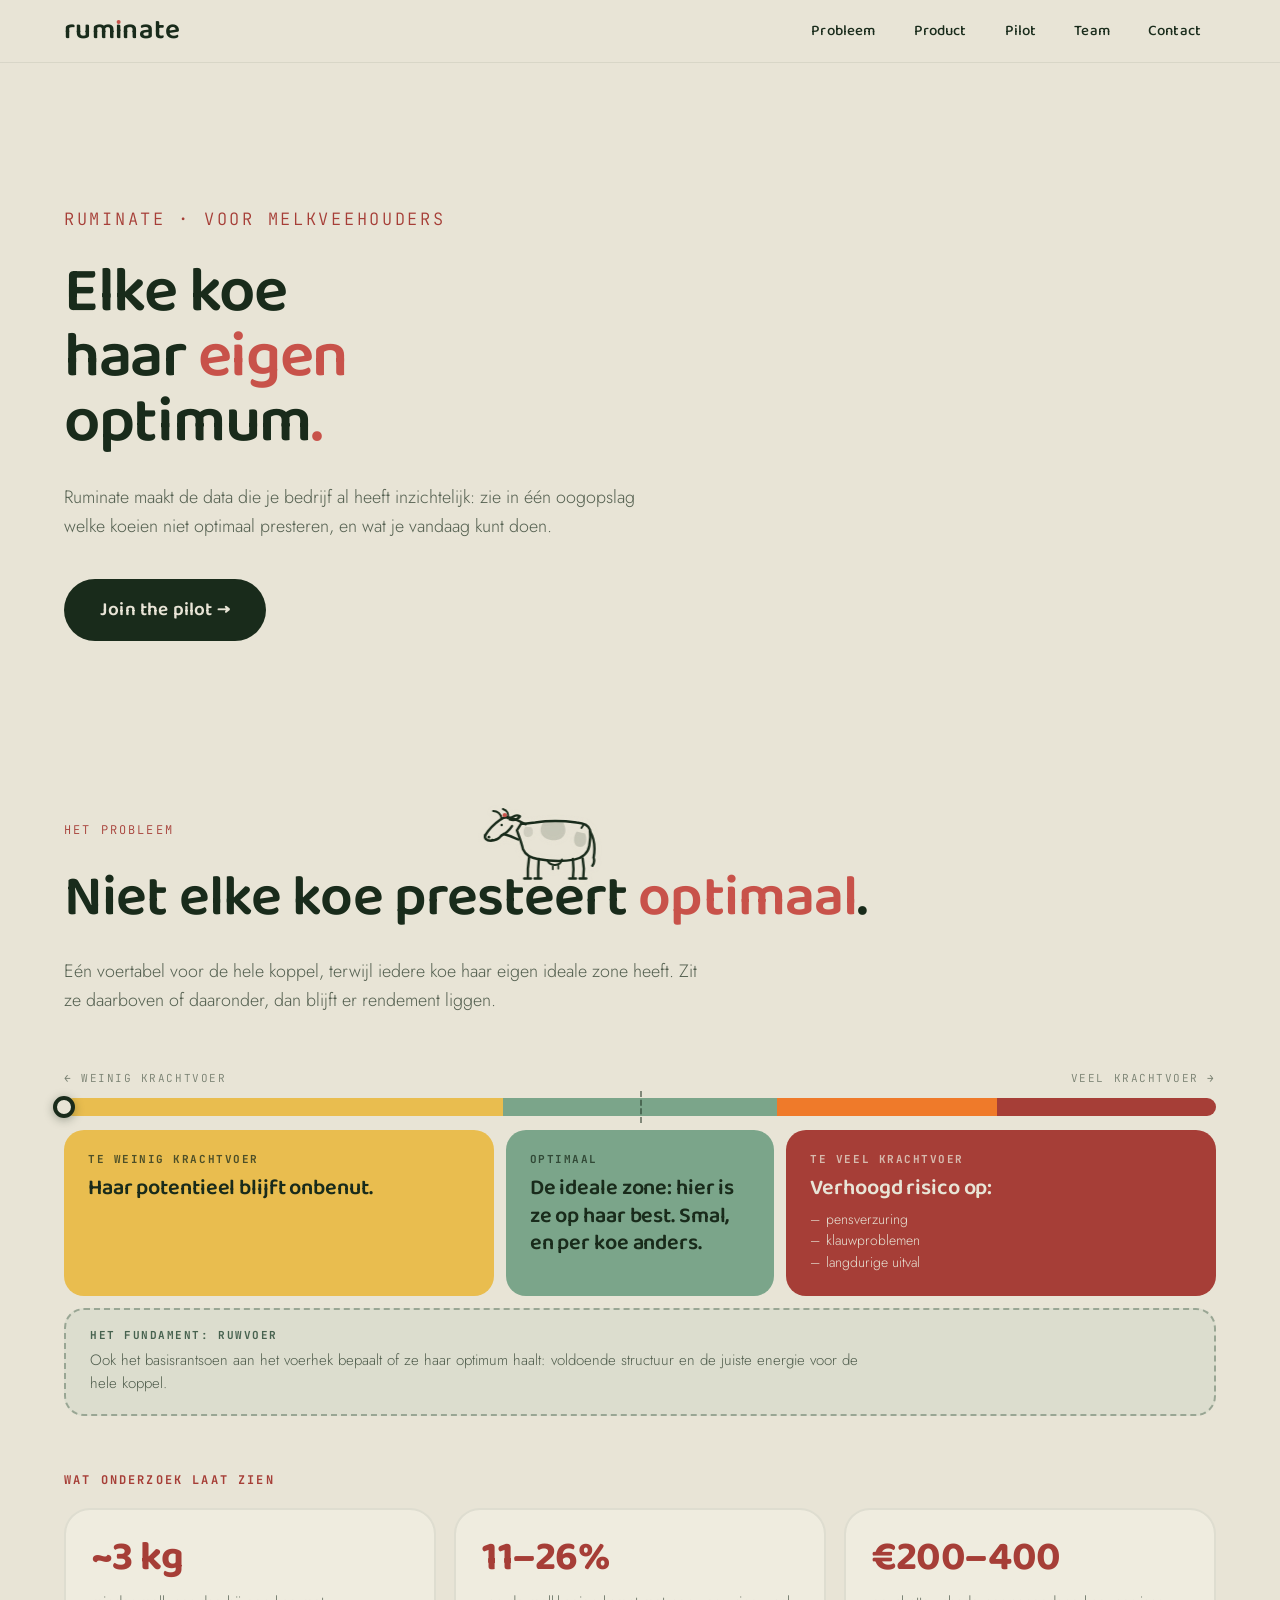
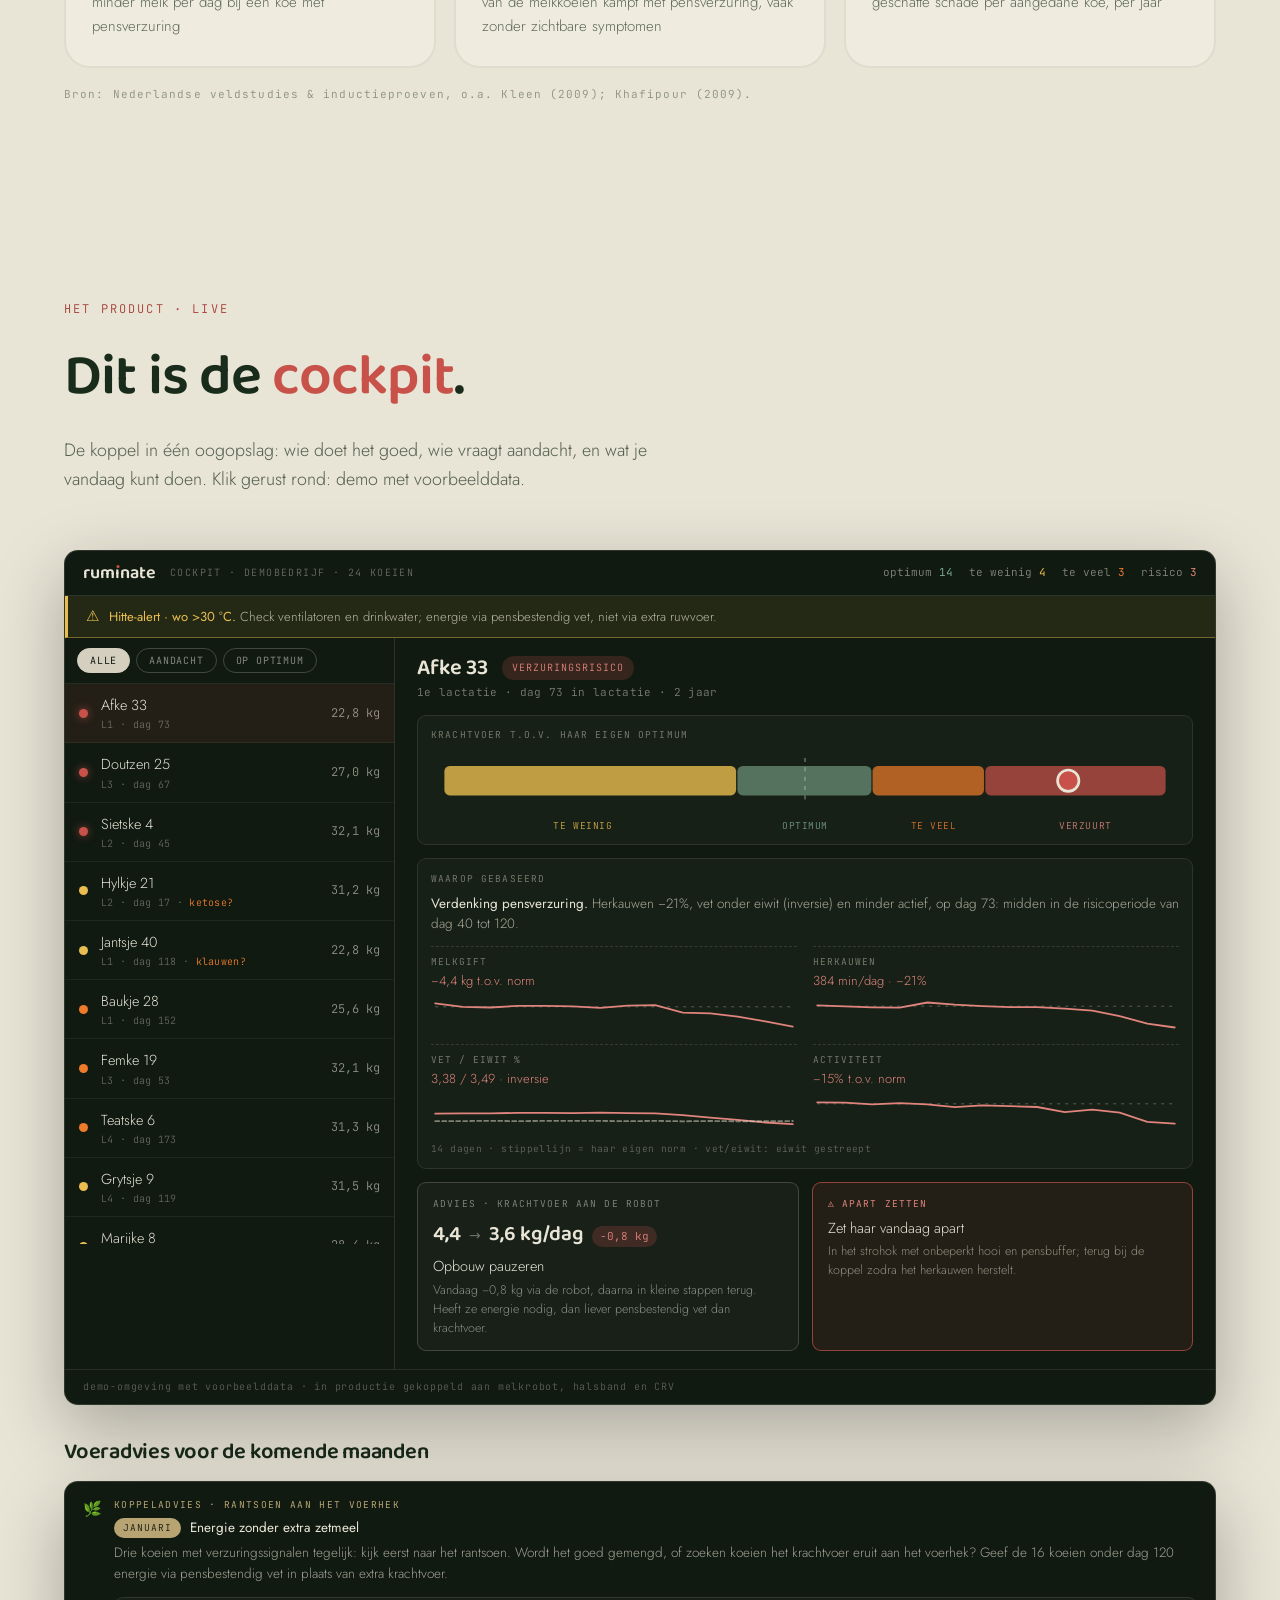
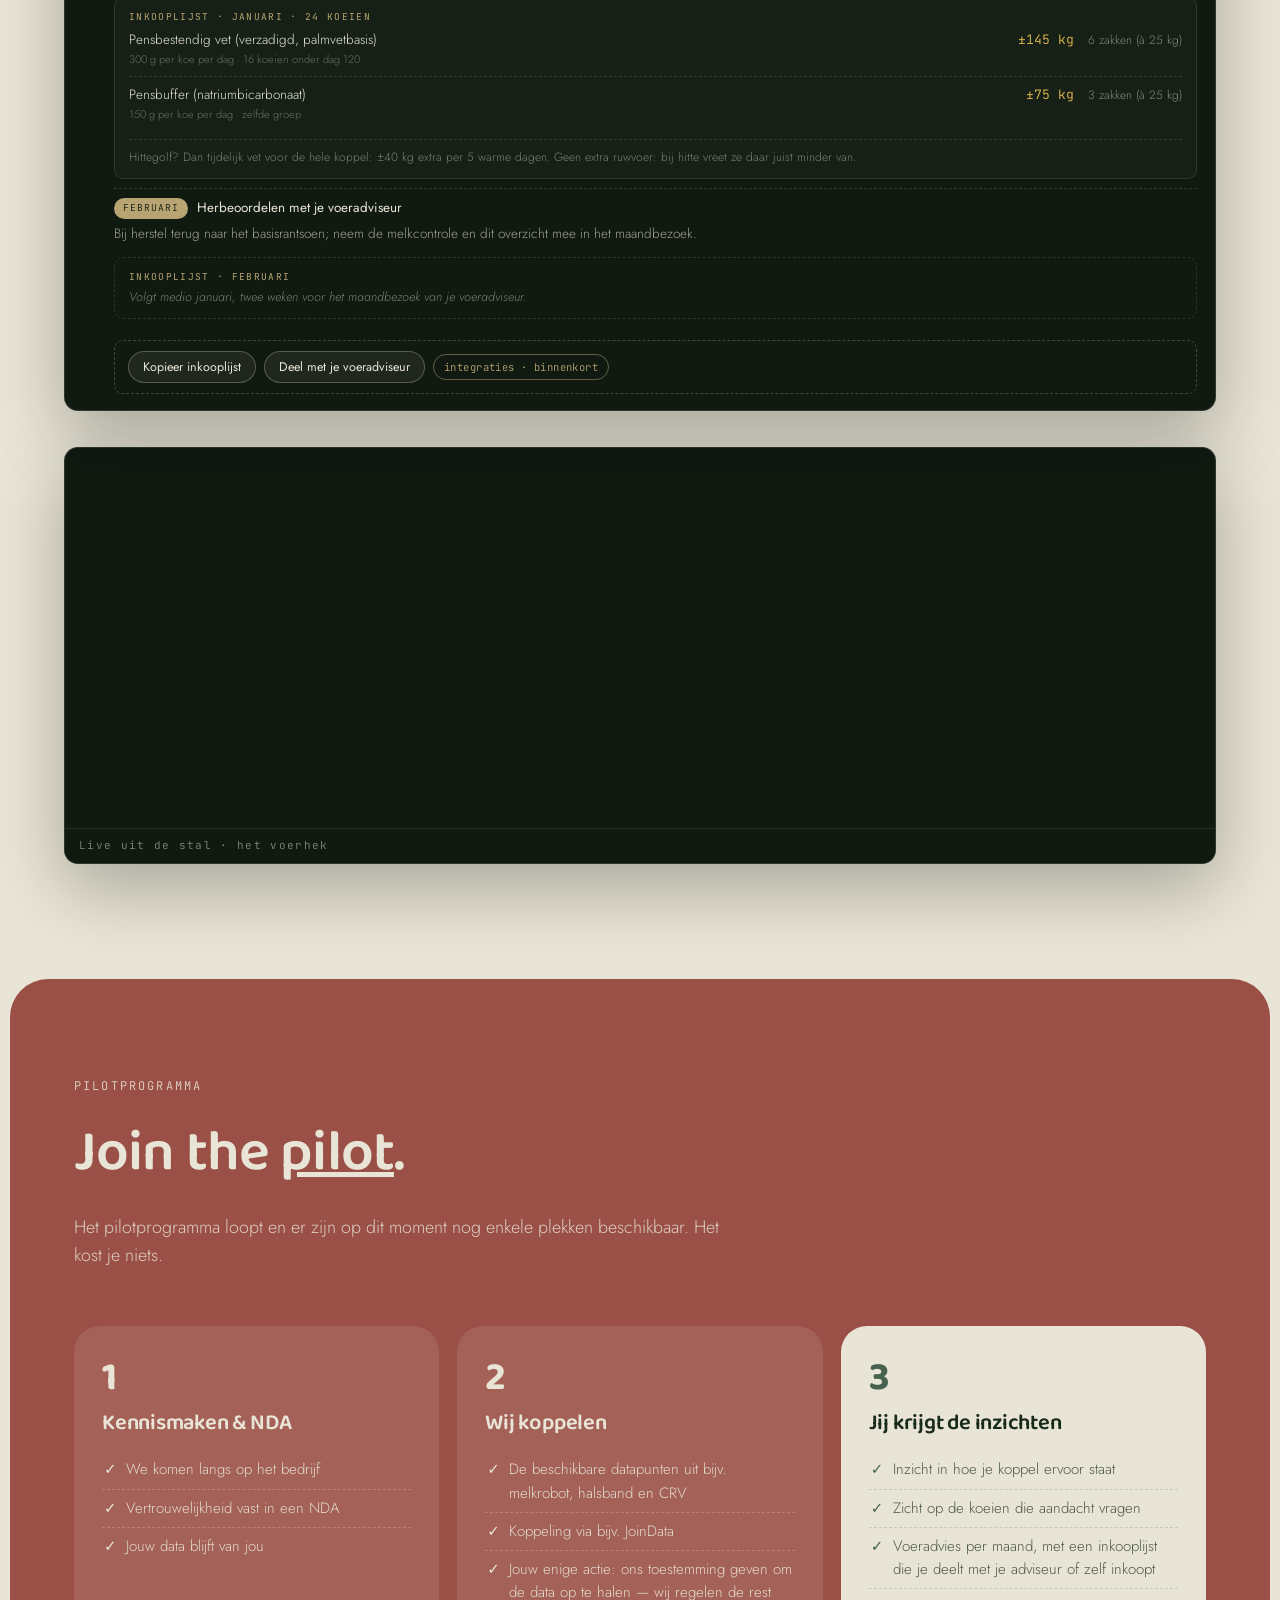
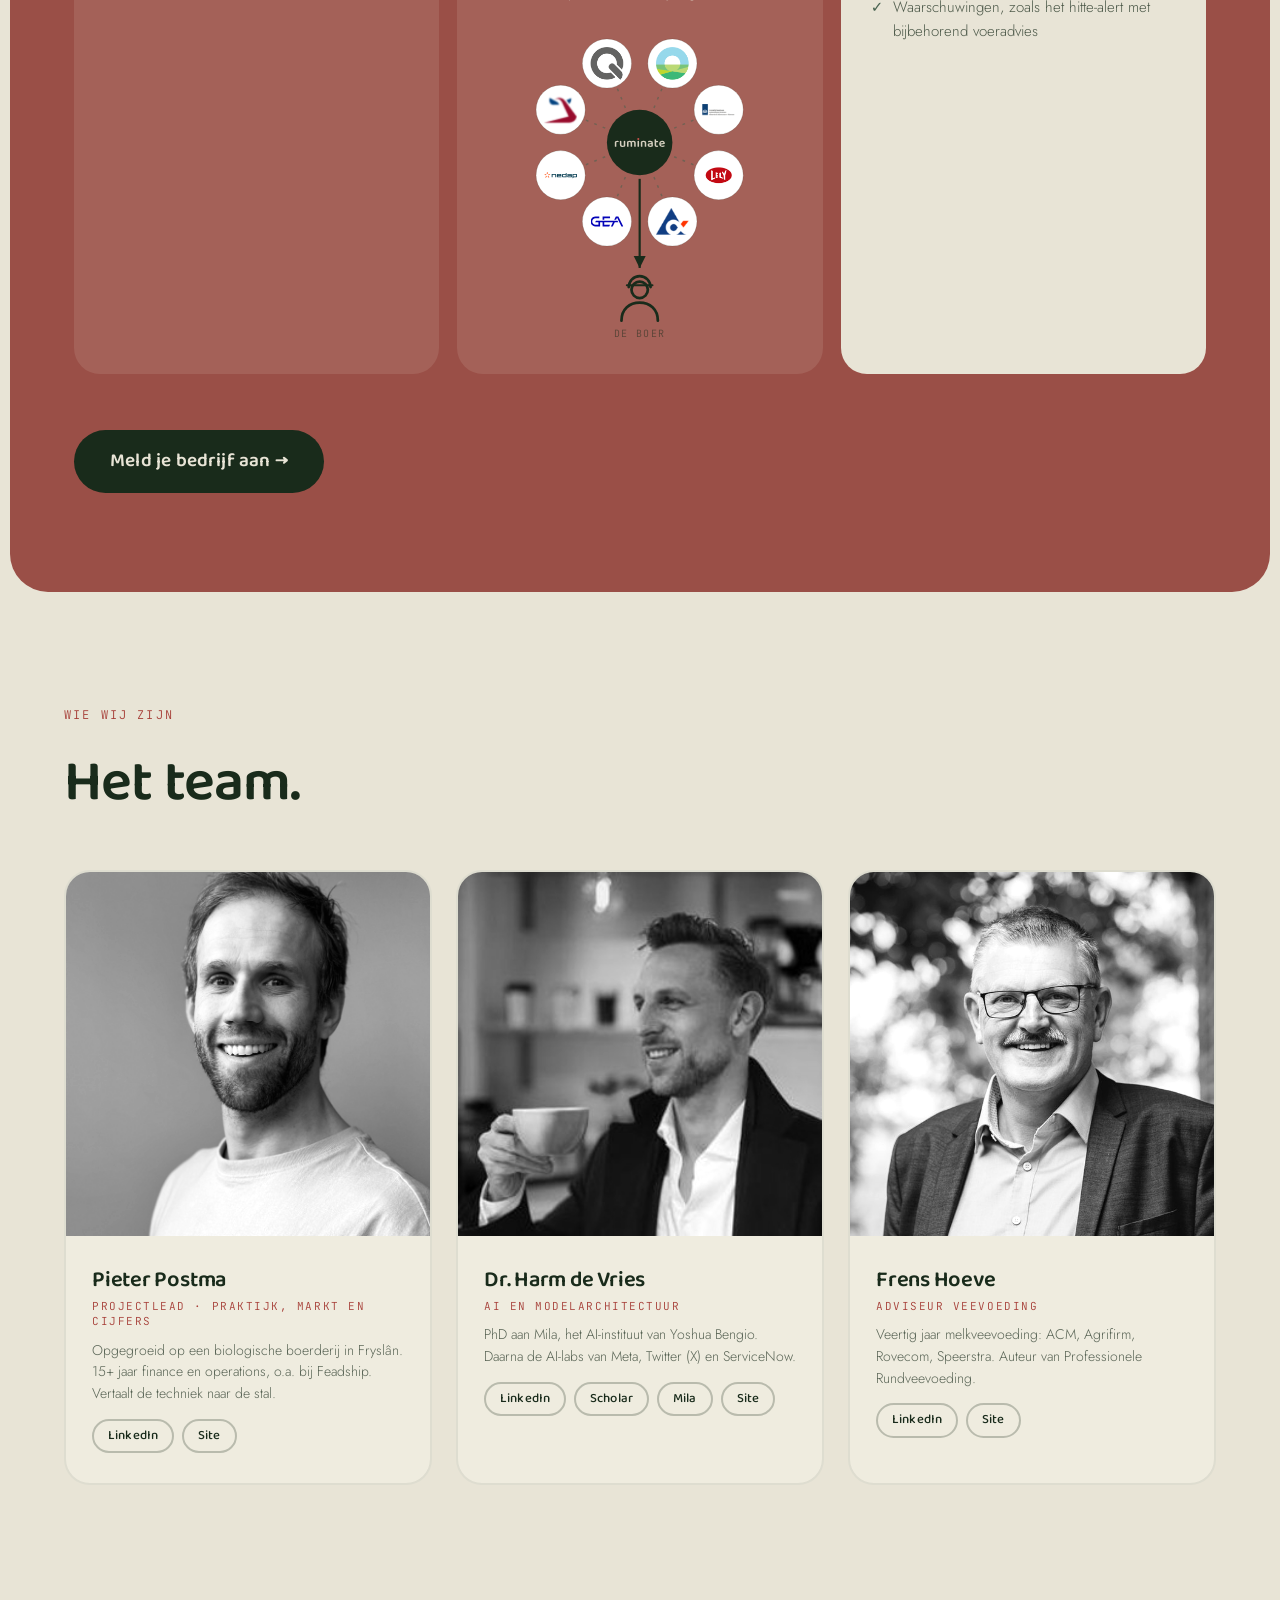
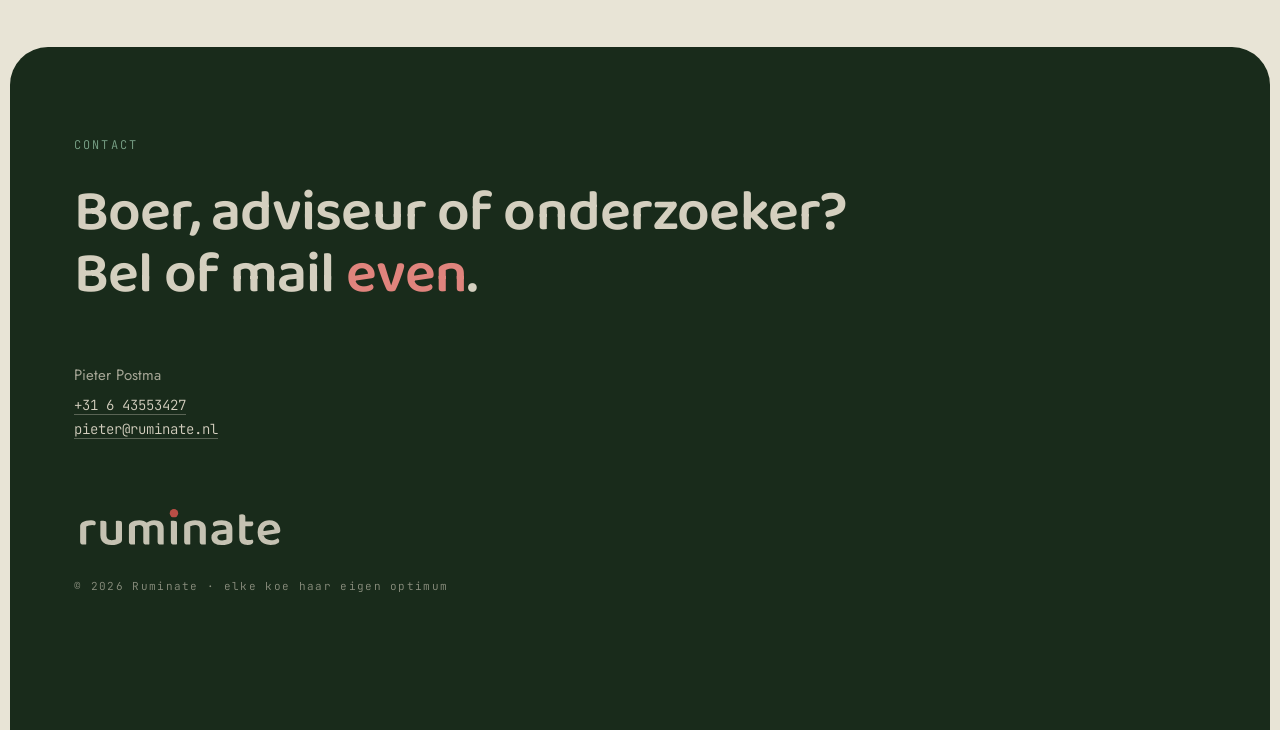
==== commit 1bb78fe6: "video's cache-bust, fellere zonekleuren (oranje duidelijk anders dan geel) Co-Authored-By: Claude Op" ====
--- a/astro/index.html
+++ b/astro/index.html
@@ -1,4 +1,4 @@
-<!DOCTYPE html><html lang="nl"> <head><meta charset="UTF-8"><meta name="viewport" content="width=device-width, initial-scale=1"><title>Ruminate · inzicht per koe</title><meta name="description" content="Ruminate maakt de data van je melkveebedrijf inzichtelijk: zie welke koeien niet optimaal presteren. Gratis pilotprogramma."><link rel="icon" href="branding/ruminate-icon-32.png"><link rel="preconnect" href="https://fonts.googleapis.com"><link rel="preconnect" href="https://fonts.gstatic.com" crossorigin><link href="https://fonts.googleapis.com/css2?family=Baloo+2:wght@500;600;700&family=Jost:wght@300;400;500&family=JetBrains+Mono:wght@300;400&display=swap" rel="stylesheet"><link rel="stylesheet" href="styles.css"></head> <body> <header id="kop"> <a class="woordmerk" href="#top">rum<span class="rum-i">ı</span>nate</a> <nav> <a href="#probleem">Probleem</a> <a href="#product">Product</a> <a href="#pilot">Pilot</a> <a href="#team">Team</a> <a href="#contact">Contact</a> </nav> </header> <main id="top"> <section class="blok hero"> <div class="binnen hero-grid"> <div class="hero-tekst"> <div class="kicker">Ruminate · voor melkveehouders</div> <h1>Elke koe<br>haar <span class="r">eigen</span><br>optimum<span class="r">.</span></h1> <p class="intro">Ruminate maakt de data die je bedrijf al heeft inzichtelijk: zie in één oogopslag welke koeien niet optimaal presteren, en wat je vandaag kunt doen.</p> <a class="knop reveal" style="margin-top:38px" href="#pilot">Join the pilot →</a> </div> <figure class="koefilm" aria-label="Grazende koe"> <div class="kader"><video autoplay muted loop playsinline preload="metadata" disablepictureinpicture src="media/grazende-koe.mp4"></video></div> </figure> </div> </section> <section class="blok" id="probleem" style="padding-top:6vh"> <div class="binnen"> <div class="kicker">Het probleem</div> <h2 class="reveal">Niet elke koe presteert <span class="r">optimaal</span>.</h2> <p class="intro reveal">Eén voertabel voor de hele koppel, terwijl iedere koe haar eigen ideale zone heeft. Zit ze daarboven of daaronder, dan blijft er rendement liggen.</p> <div class="lat-wrap reveal"> <div class="lat-schaal" aria-hidden="true"> <span class="s-min">←&nbsp;weinig krachtvoer</span><span class="s-max">veel krachtvoer&nbsp;→</span> </div> <div class="lat-balk" aria-hidden="true"> <i class="z1"></i><i class="z2"></i><i class="z3"></i><i class="z4"></i> <span class="optimum-tik"></span> <span class="naald" title="Iedere koe zit ergens anders op de lat"></span> </div> <div class="lat"> <div class="links"><h4>Te weinig krachtvoer</h4><p>Haar potentieel blijft onbenut.</p></div> <div class="midden"><h4>Optimaal</h4><p>De ideale zone: hier is ze op haar best. Smal, en per koe anders.</p></div> <div class="rechts"><h4>Te veel krachtvoer</h4><p>Verhoogd risico op:</p> <ul class="lat-lijst"><li>pensverzuring</li><li>klauwproblemen</li><li>langdurige uitval</li></ul></div> </div> <div class="lat-basis reveal"><h4>Het fundament: ruwvoer</h4><p>Ook het basisrantsoen aan het voerhek bepaalt of ze haar optimum haalt: voldoende structuur en de juiste energie voor de hele koppel.</p></div> <div class="feiten reveal"> <h4>Wat onderzoek laat zien</h4> <div class="feiten-rij"> <div class="feit-kaart"><b>~3&nbsp;kg</b><span>minder melk per dag bij een koe met pensverzuring</span></div> <div class="feit-kaart"><b>11–26%</b><span>van de melkkoeien kampt met pensverzuring, vaak zonder zichtbare symptomen</span></div> <div class="feit-kaart"><b>€200–400</b><span>geschatte schade per aangedane koe, per jaar</span></div> </div> <div class="feiten-bron">Bron: Nederlandse veldstudies &amp; inductieproeven, o.a. Kleen (2009); Khafipour (2009).</div> </div> </div> </div> </section> <section class="blok" id="product"> <div class="binnen"> <div class="kicker">Het product · live</div> <h2 class="reveal">Dit is de <span class="r">cockpit</span>.</h2> <p class="intro reveal">De koppel in één oogopslag: wie doet het goed, wie vraagt aandacht, en wat je vandaag kunt doen. Klik gerust rond: demo met voorbeelddata.</p> <div class="product-rij reveal" style="margin-top:56px"> <div id="cockpit"></div> <h3 class="product-kop">Voeradvies voor de komende maanden</h3> <div id="koppeladvies" aria-label="Koppeladvies"></div> <figure class="product-film" aria-label="Koeien aan het voerhek"> <video autoplay muted loop playsinline preload="metadata" disablepictureinpicture src="media/koeien-eten.mp4"></video> <figcaption>Live uit de stal · het voerhek</figcaption> </figure> </div> </div> </section> <section class="blok rood-blok" id="pilot"> <div class="binnen"> <div class="kicker">Pilotprogramma</div> <h2 class="reveal">Join the <u>pilot</u>.</h2> <p class="intro reveal">Het pilotprogramma loopt en er zijn op dit moment nog enkele plekken beschikbaar. Het kost je niets.</p> <div class="pilotkaarten reveal"> <div class="pk"><div class="nr">1</div><h3>Kennismaken &amp; NDA</h3> <ul><li>We komen langs op het bedrijf</li><li>Vertrouwelijkheid vast in een NDA</li><li>Jouw data blijft van jou</li></ul></div> <div class="pk"><div class="nr">2</div><h3>Wij koppelen</h3> <ul><li>De beschikbare datapunten uit bijv. melkrobot, halsband en CRV</li><li>Koppeling via bijv. JoinData</li><li>Jouw enige actie: ons toestemming geven om de data op te halen — wij regelen de rest</li></ul> <div class="datakring reveal" aria-label="Datastromen komen samen bij Ruminate en gaan naar de boer"> <svg viewBox="0 0 340 348" xmlns="http://www.w3.org/2000/svg"> <defs> <marker id="dkpijl" viewBox="0 0 10 10" refX="8" refY="5" markerWidth="7" markerHeight="7" orient="auto"> <path d="M0 1 L8 5 L0 9 Z" fill="var(--groen)"></path> </marker> </defs> <g stroke="rgba(71,98,79,.55)" stroke-width="1.6"> <line class="stroom" x1="256.84467605606096" y1="163.97224264231843" x2="170" y2="128"></line><line class="stroom" x1="205.97224264231843" y1="214.84467605606096" x2="170" y2="128"></line><line class="stroom" x1="134.02775735768157" y1="214.84467605606096" x2="170" y2="128"></line><line class="stroom" x1="83.15532394393905" y1="163.97224264231846" x2="170" y2="128"></line><line class="stroom" x1="83.15532394393902" y1="92.02775735768162" x2="170" y2="128"></line><line class="stroom" x1="134.0277573576816" y1="41.15532394393904" x2="170" y2="128"></line><line class="stroom" x1="205.97224264231846" y1="41.15532394393905" x2="170" y2="128"></line><line class="stroom" x1="256.84467605606096" y1="92.02775735768158" x2="170" y2="128"></line> </g> <g> <circle cx="256.84467605606096" cy="163.97224264231843" r="27" fill="#fff" stroke="rgba(25,43,27,.15)"></circle> <image href="media/logos/lely.png" x="238.84467605606096" y="145.97224264231843" width="36" height="36" preserveAspectRatio="xMidYMid meet"></image> <title>Lely</title> </g><g> <circle cx="205.97224264231843" cy="214.84467605606096" r="27" fill="#fff" stroke="rgba(25,43,27,.15)"></circle> <image href="media/logos/delaval.png" x="187.97224264231843" y="196.84467605606096" width="36" height="36" preserveAspectRatio="xMidYMid meet"></image> <title>DeLaval</title> </g><g> <circle cx="134.02775735768157" cy="214.84467605606096" r="27" fill="#fff" stroke="rgba(25,43,27,.15)"></circle> <image href="media/logos/gea.svg" x="116.02775735768157" y="196.84467605606096" width="36" height="36" preserveAspectRatio="xMidYMid meet"></image> <title>GEA</title> </g><g> <circle cx="83.15532394393905" cy="163.97224264231846" r="27" fill="#fff" stroke="rgba(25,43,27,.15)"></circle> <image href="media/logos/nedap.svg" x="65.15532394393905" y="145.97224264231846" width="36" height="36" preserveAspectRatio="xMidYMid meet"></image> <title>Nedap</title> </g><g> <circle cx="83.15532394393902" cy="92.02775735768162" r="27" fill="#fff" stroke="rgba(25,43,27,.15)"></circle> <image href="media/logos/crv.png" x="65.15532394393902" y="74.02775735768162" width="36" height="36" preserveAspectRatio="xMidYMid meet"></image> <title>CRV</title> </g><g> <circle cx="134.0277573576816" cy="41.15532394393904" r="27" fill="#fff" stroke="rgba(25,43,27,.15)"></circle> <image href="media/logos/qlip.png" x="116.0277573576816" y="23.155323943939038" width="36" height="36" preserveAspectRatio="xMidYMid meet"></image> <title>Qlip</title> </g><g> <circle cx="205.97224264231846" cy="41.15532394393905" r="27" fill="#fff" stroke="rgba(25,43,27,.15)"></circle> <image href="media/logos/joindata.png" x="187.97224264231846" y="23.155323943939052" width="36" height="36" preserveAspectRatio="xMidYMid meet"></image> <title>JoinData</title> </g><g> <circle cx="256.84467605606096" cy="92.02775735768158" r="27" fill="#fff" stroke="rgba(25,43,27,.15)"></circle> <image href="media/logos/knmi.png" x="238.84467605606096" y="74.02775735768158" width="36" height="36" preserveAspectRatio="xMidYMid meet"></image> <title>KNMI</title> </g> <circle cx="170" cy="128" r="36" fill="var(--groen)"></circle> <image href="branding/ruminate-logo-creme.svg" x="141" y="117" width="58" height="22" preserveAspectRatio="xMidYMid meet"></image> <line x1="170" y1="168" x2="170" y2="266" stroke="var(--groen)" stroke-width="2.4" marker-end="url(#dkpijl)"></line> <g fill="none" stroke="var(--groen)" stroke-width="3" stroke-linecap="round"> <circle cx="170" cy="290" r="9"></circle> <path d="M158 287 a 12 12 0 0 1 24 0"></path> <path d="M156 285 h28" stroke-width="2.4"></path> <path d="M150 324 c 0 -13 9 -20 20 -20 s 20 7 20 20"></path> </g> <text x="170" y="342" text-anchor="middle" font-family="JetBrains Mono,monospace" font-size="11" letter-spacing="1.6" fill="rgba(25,43,27,.55)">DE BOER</text> </svg> </div></div> <div class="pk gratis"><div class="nr">3</div><h3>Jij krijgt de inzichten</h3> <ul><li>Inzicht in hoe je koppel ervoor staat</li><li>Zicht op de koeien die aandacht vragen</li><li>Voeradvies per maand, met een inkooplijst die je deelt met je adviseur of zelf inkoopt</li><li>Waarschuwingen, zoals het hitte-alert met bijbehorend voeradvies</li></ul></div> </div> <a class="knop" href="mailto:pilot@ruminate.nl?subject=Aanmelding%20pilotprogramma%20Ruminate">Meld je bedrijf aan →</a> </div> </section> <section class="blok" id="team"> <div class="binnen"> <div class="kicker">Wie wij zijn</div> <h2 class="reveal">Het team.</h2> <div class="team"> <div class="lid reveal"> <img src="team/pieter-postma-headshot.jpg" alt="Pieter Postma"> <div class="tekst"> <h3>Pieter Postma</h3><div class="rol">Projectlead · praktijk, markt en cijfers</div> <p>Opgegroeid op een biologische boerderij in Fryslân. 15+ jaar finance en operations, o.a. bij Feadship. Vertaalt de techniek naar de stal.</p> <div class="links"> <a href="https://www.linkedin.com/in/pieter-postma-b867252b" target="_blank" rel="noopener">LinkedIn</a><a href="https://www.novastarfinance.nl" target="_blank" rel="noopener">Site</a> </div> </div> </div><div class="lid reveal"> <img src="team/harm-de-vries-headshot.jpg" alt="Dr. Harm de Vries"> <div class="tekst"> <h3>Dr. Harm de Vries</h3><div class="rol">AI en modelarchitectuur</div> <p>PhD aan Mila, het AI-instituut van Yoshua Bengio. Daarna de AI-labs van Meta, Twitter (X) en ServiceNow.</p> <div class="links"> <a href="https://www.linkedin.com/in/harm-de-vries-8506ab57" target="_blank" rel="noopener">LinkedIn</a><a href="https://scholar.google.com/citations?user=LWrdpCsAAAAJ" target="_blank" rel="noopener">Scholar</a><a href="https://mila.quebec/en/directory/harm-de-vries" target="_blank" rel="noopener">Mila</a><a href="https://www.harmdevries.com/" target="_blank" rel="noopener">Site</a> </div> </div> </div><div class="lid reveal"> <img src="team/frens-hoeve-headshot.jpg?v=2" alt="Frens Hoeve"> <div class="tekst"> <h3>Frens Hoeve</h3><div class="rol">Adviseur veevoeding</div> <p>Veertig jaar melkveevoeding: ACM, Agrifirm, Rovecom, Speerstra. Auteur van Professionele Rundveevoeding.</p> <div class="links"> <a href="https://www.linkedin.com/in/frens-hoeve-6b059480" target="_blank" rel="noopener">LinkedIn</a><a href="https://melkveevoeding.jimdosite.com" target="_blank" rel="noopener">Site</a> </div> </div> </div> </div> </div> </section> <section class="voet" id="contact"> <div class="binnen"> <div class="kicker" style="color:var(--sage)">Contact</div> <h2 class="reveal">Boer, adviseur of onderzoeker?<br>Bel of mail <span class="r">even</span>.</h2> <div class="contact reveal"> <div><b>Pieter Postma</b><a href="tel:+31643553427">+31 6 43553427</a><br><a href="mailto:pieter@ruminate.nl">pieter@ruminate.nl</a></div> </div> <img class="logo" src="branding/ruminate-logo-creme.svg" alt="Ruminate"> <div class="fijn">© 2026 Ruminate · elke koe haar eigen optimum</div> </div> </section> </main> <script>
+<!DOCTYPE html><html lang="nl"> <head><meta charset="UTF-8"><meta name="viewport" content="width=device-width, initial-scale=1"><title>Ruminate · inzicht per koe</title><meta name="description" content="Ruminate maakt de data van je melkveebedrijf inzichtelijk: zie welke koeien niet optimaal presteren. Gratis pilotprogramma."><link rel="icon" href="branding/ruminate-icon-32.png"><link rel="preconnect" href="https://fonts.googleapis.com"><link rel="preconnect" href="https://fonts.gstatic.com" crossorigin><link href="https://fonts.googleapis.com/css2?family=Baloo+2:wght@500;600;700&family=Jost:wght@300;400;500&family=JetBrains+Mono:wght@300;400&display=swap" rel="stylesheet"><link rel="stylesheet" href="styles.css"></head> <body> <header id="kop"> <a class="woordmerk" href="#top">rum<span class="rum-i">ı</span>nate</a> <nav> <a href="#probleem">Probleem</a> <a href="#product">Product</a> <a href="#pilot">Pilot</a> <a href="#team">Team</a> <a href="#contact">Contact</a> </nav> </header> <main id="top"> <section class="blok hero"> <div class="binnen hero-grid"> <div class="hero-tekst"> <div class="kicker">Ruminate · voor melkveehouders</div> <h1>Elke koe<br>haar <span class="r">eigen</span><br>optimum<span class="r">.</span></h1> <p class="intro">Ruminate maakt de data die je bedrijf al heeft inzichtelijk: zie in één oogopslag welke koeien niet optimaal presteren, en wat je vandaag kunt doen.</p> <a class="knop reveal" style="margin-top:38px" href="#pilot">Join the pilot →</a> </div> <figure class="koefilm" aria-label="Grazende koe"> <div class="kader"><video autoplay muted loop playsinline preload="metadata" disablepictureinpicture src="media/grazende-koe.mp4?v=2"></video></div> </figure> </div> </section> <section class="blok" id="probleem" style="padding-top:6vh"> <div class="binnen"> <div class="kicker">Het probleem</div> <h2 class="reveal">Niet elke koe presteert <span class="r">optimaal</span>.</h2> <p class="intro reveal">Eén voertabel voor de hele koppel, terwijl iedere koe haar eigen ideale zone heeft. Zit ze daarboven of daaronder, dan blijft er rendement liggen.</p> <div class="lat-wrap reveal"> <div class="lat-schaal" aria-hidden="true"> <span class="s-min">←&nbsp;weinig krachtvoer</span><span class="s-max">veel krachtvoer&nbsp;→</span> </div> <div class="lat-balk" aria-hidden="true"> <i class="z1"></i><i class="z2"></i><i class="z3"></i><i class="z4"></i> <span class="optimum-tik"></span> <span class="naald" title="Iedere koe zit ergens anders op de lat"></span> </div> <div class="lat"> <div class="links"><h4>Te weinig krachtvoer</h4><p>Haar potentieel blijft onbenut.</p></div> <div class="midden"><h4>Optimaal</h4><p>De ideale zone: hier is ze op haar best. Smal, en per koe anders.</p></div> <div class="rechts"><h4>Te veel krachtvoer</h4><p>Verhoogd risico op:</p> <ul class="lat-lijst"><li>pensverzuring</li><li>klauwproblemen</li><li>langdurige uitval</li></ul></div> </div> <div class="lat-basis reveal"><h4>Het fundament: ruwvoer</h4><p>Ook het basisrantsoen aan het voerhek bepaalt of ze haar optimum haalt: voldoende structuur en de juiste energie voor de hele koppel.</p></div> <div class="feiten reveal"> <h4>Wat onderzoek laat zien</h4> <div class="feiten-rij"> <div class="feit-kaart"><b>~3&nbsp;kg</b><span>minder melk per dag bij een koe met pensverzuring</span></div> <div class="feit-kaart"><b>11–26%</b><span>van de melkkoeien kampt met pensverzuring, vaak zonder zichtbare symptomen</span></div> <div class="feit-kaart"><b>€200–400</b><span>geschatte schade per aangedane koe, per jaar</span></div> </div> <div class="feiten-bron">Bron: Nederlandse veldstudies &amp; inductieproeven, o.a. Kleen (2009); Khafipour (2009).</div> </div> </div> </div> </section> <section class="blok" id="product"> <div class="binnen"> <div class="kicker">Het product · live</div> <h2 class="reveal">Dit is de <span class="r">cockpit</span>.</h2> <p class="intro reveal">De koppel in één oogopslag: wie doet het goed, wie vraagt aandacht, en wat je vandaag kunt doen. Klik gerust rond: demo met voorbeelddata.</p> <div class="product-rij reveal" style="margin-top:56px"> <div id="cockpit"></div> <h3 class="product-kop">Voeradvies voor de komende maanden</h3> <div id="koppeladvies" aria-label="Koppeladvies"></div> <figure class="product-film" aria-label="Koeien aan het voerhek"> <video autoplay muted loop playsinline preload="metadata" disablepictureinpicture src="media/koeien-eten.mp4?v=2"></video> <figcaption>Live uit de stal · het voerhek</figcaption> </figure> </div> </div> </section> <section class="blok rood-blok" id="pilot"> <div class="binnen"> <div class="kicker">Pilotprogramma</div> <h2 class="reveal">Join the <u>pilot</u>.</h2> <p class="intro reveal">Het pilotprogramma loopt en er zijn op dit moment nog enkele plekken beschikbaar. Het kost je niets.</p> <div class="pilotkaarten reveal"> <div class="pk"><div class="nr">1</div><h3>Kennismaken &amp; NDA</h3> <ul><li>We komen langs op het bedrijf</li><li>Vertrouwelijkheid vast in een NDA</li><li>Jouw data blijft van jou</li></ul></div> <div class="pk"><div class="nr">2</div><h3>Wij koppelen</h3> <ul><li>De beschikbare datapunten uit bijv. melkrobot, halsband en CRV</li><li>Koppeling via bijv. JoinData</li><li>Jouw enige actie: ons toestemming geven om de data op te halen — wij regelen de rest</li></ul> <div class="datakring reveal" aria-label="Datastromen komen samen bij Ruminate en gaan naar de boer"> <svg viewBox="0 0 340 348" xmlns="http://www.w3.org/2000/svg"> <defs> <marker id="dkpijl" viewBox="0 0 10 10" refX="8" refY="5" markerWidth="7" markerHeight="7" orient="auto"> <path d="M0 1 L8 5 L0 9 Z" fill="var(--groen)"></path> </marker> </defs> <g stroke="rgba(71,98,79,.55)" stroke-width="1.6"> <line class="stroom" x1="256.84467605606096" y1="163.97224264231843" x2="170" y2="128"></line><line class="stroom" x1="205.97224264231843" y1="214.84467605606096" x2="170" y2="128"></line><line class="stroom" x1="134.02775735768157" y1="214.84467605606096" x2="170" y2="128"></line><line class="stroom" x1="83.15532394393905" y1="163.97224264231846" x2="170" y2="128"></line><line class="stroom" x1="83.15532394393902" y1="92.02775735768162" x2="170" y2="128"></line><line class="stroom" x1="134.0277573576816" y1="41.15532394393904" x2="170" y2="128"></line><line class="stroom" x1="205.97224264231846" y1="41.15532394393905" x2="170" y2="128"></line><line class="stroom" x1="256.84467605606096" y1="92.02775735768158" x2="170" y2="128"></line> </g> <g> <circle cx="256.84467605606096" cy="163.97224264231843" r="27" fill="#fff" stroke="rgba(25,43,27,.15)"></circle> <image href="media/logos/lely.png" x="238.84467605606096" y="145.97224264231843" width="36" height="36" preserveAspectRatio="xMidYMid meet"></image> <title>Lely</title> </g><g> <circle cx="205.97224264231843" cy="214.84467605606096" r="27" fill="#fff" stroke="rgba(25,43,27,.15)"></circle> <image href="media/logos/delaval.png" x="187.97224264231843" y="196.84467605606096" width="36" height="36" preserveAspectRatio="xMidYMid meet"></image> <title>DeLaval</title> </g><g> <circle cx="134.02775735768157" cy="214.84467605606096" r="27" fill="#fff" stroke="rgba(25,43,27,.15)"></circle> <image href="media/logos/gea.svg" x="116.02775735768157" y="196.84467605606096" width="36" height="36" preserveAspectRatio="xMidYMid meet"></image> <title>GEA</title> </g><g> <circle cx="83.15532394393905" cy="163.97224264231846" r="27" fill="#fff" stroke="rgba(25,43,27,.15)"></circle> <image href="media/logos/nedap.svg" x="65.15532394393905" y="145.97224264231846" width="36" height="36" preserveAspectRatio="xMidYMid meet"></image> <title>Nedap</title> </g><g> <circle cx="83.15532394393902" cy="92.02775735768162" r="27" fill="#fff" stroke="rgba(25,43,27,.15)"></circle> <image href="media/logos/crv.png" x="65.15532394393902" y="74.02775735768162" width="36" height="36" preserveAspectRatio="xMidYMid meet"></image> <title>CRV</title> </g><g> <circle cx="134.0277573576816" cy="41.15532394393904" r="27" fill="#fff" stroke="rgba(25,43,27,.15)"></circle> <image href="media/logos/qlip.png" x="116.0277573576816" y="23.155323943939038" width="36" height="36" preserveAspectRatio="xMidYMid meet"></image> <title>Qlip</title> </g><g> <circle cx="205.97224264231846" cy="41.15532394393905" r="27" fill="#fff" stroke="rgba(25,43,27,.15)"></circle> <image href="media/logos/joindata.png" x="187.97224264231846" y="23.155323943939052" width="36" height="36" preserveAspectRatio="xMidYMid meet"></image> <title>JoinData</title> </g><g> <circle cx="256.84467605606096" cy="92.02775735768158" r="27" fill="#fff" stroke="rgba(25,43,27,.15)"></circle> <image href="media/logos/knmi.png" x="238.84467605606096" y="74.02775735768158" width="36" height="36" preserveAspectRatio="xMidYMid meet"></image> <title>KNMI</title> </g> <circle cx="170" cy="128" r="36" fill="var(--groen)"></circle> <image href="branding/ruminate-logo-creme.svg" x="141" y="117" width="58" height="22" preserveAspectRatio="xMidYMid meet"></image> <line x1="170" y1="168" x2="170" y2="266" stroke="var(--groen)" stroke-width="2.4" marker-end="url(#dkpijl)"></line> <g fill="none" stroke="var(--groen)" stroke-width="3" stroke-linecap="round"> <circle cx="170" cy="290" r="9"></circle> <path d="M158 287 a 12 12 0 0 1 24 0"></path> <path d="M156 285 h28" stroke-width="2.4"></path> <path d="M150 324 c 0 -13 9 -20 20 -20 s 20 7 20 20"></path> </g> <text x="170" y="342" text-anchor="middle" font-family="JetBrains Mono,monospace" font-size="11" letter-spacing="1.6" fill="rgba(25,43,27,.55)">DE BOER</text> </svg> </div></div> <div class="pk gratis"><div class="nr">3</div><h3>Jij krijgt de inzichten</h3> <ul><li>Inzicht in hoe je koppel ervoor staat</li><li>Zicht op de koeien die aandacht vragen</li><li>Voeradvies per maand, met een inkooplijst die je deelt met je adviseur of zelf inkoopt</li><li>Waarschuwingen, zoals het hitte-alert met bijbehorend voeradvies</li></ul></div> </div> <a class="knop" href="mailto:pilot@ruminate.nl?subject=Aanmelding%20pilotprogramma%20Ruminate">Meld je bedrijf aan →</a> </div> </section> <section class="blok" id="team"> <div class="binnen"> <div class="kicker">Wie wij zijn</div> <h2 class="reveal">Het team.</h2> <div class="team"> <div class="lid reveal"> <img src="team/pieter-postma-headshot.jpg" alt="Pieter Postma"> <div class="tekst"> <h3>Pieter Postma</h3><div class="rol">Projectlead · praktijk, markt en cijfers</div> <p>Opgegroeid op een biologische boerderij in Fryslân. 15+ jaar finance en operations, o.a. bij Feadship. Vertaalt de techniek naar de stal.</p> <div class="links"> <a href="https://www.linkedin.com/in/pieter-postma-b867252b" target="_blank" rel="noopener">LinkedIn</a><a href="https://www.novastarfinance.nl" target="_blank" rel="noopener">Site</a> </div> </div> </div><div class="lid reveal"> <img src="team/harm-de-vries-headshot.jpg" alt="Dr. Harm de Vries"> <div class="tekst"> <h3>Dr. Harm de Vries</h3><div class="rol">AI en modelarchitectuur</div> <p>PhD aan Mila, het AI-instituut van Yoshua Bengio. Daarna de AI-labs van Meta, Twitter (X) en ServiceNow.</p> <div class="links"> <a href="https://www.linkedin.com/in/harm-de-vries-8506ab57" target="_blank" rel="noopener">LinkedIn</a><a href="https://scholar.google.com/citations?user=LWrdpCsAAAAJ" target="_blank" rel="noopener">Scholar</a><a href="https://mila.quebec/en/directory/harm-de-vries" target="_blank" rel="noopener">Mila</a><a href="https://www.harmdevries.com/" target="_blank" rel="noopener">Site</a> </div> </div> </div><div class="lid reveal"> <img src="team/frens-hoeve-headshot.jpg?v=2" alt="Frens Hoeve"> <div class="tekst"> <h3>Frens Hoeve</h3><div class="rol">Adviseur veevoeding</div> <p>Veertig jaar melkveevoeding: ACM, Agrifirm, Rovecom, Speerstra. Auteur van Professionele Rundveevoeding.</p> <div class="links"> <a href="https://www.linkedin.com/in/frens-hoeve-6b059480" target="_blank" rel="noopener">LinkedIn</a><a href="https://melkveevoeding.jimdosite.com" target="_blank" rel="noopener">Site</a> </div> </div> </div> </div> </div> </section> <section class="voet" id="contact"> <div class="binnen"> <div class="kicker" style="color:var(--sage)">Contact</div> <h2 class="reveal">Boer, adviseur of onderzoeker?<br>Bel of mail <span class="r">even</span>.</h2> <div class="contact reveal"> <div><b>Pieter Postma</b><a href="tel:+31643553427">+31 6 43553427</a><br><a href="mailto:pieter@ruminate.nl">pieter@ruminate.nl</a></div> </div> <img class="logo" src="branding/ruminate-logo-creme.svg" alt="Ruminate"> <div class="fijn">© 2026 Ruminate · elke koe haar eigen optimum</div> </div> </section> </main> <script>
 /* reveals, meekleurende header, video's en parallax — zelfde gedrag als de HTML-site */
 (function(){
   var io = new IntersectionObserver(function(es){
@@ -32,4 +32,4 @@
     addEventListener('scroll', teken, { passive: true }); addEventListener('resize', teken); teken();
   }
 })();
-</script> <script src="cockpit.js?v=7"></script> <script src="koe.js"></script> </body> </html>+</script> <script src="cockpit.js?v=8"></script> <script src="koe.js"></script> </body> </html>
--- a/astro/styles.css
+++ b/astro/styles.css
@@ -8,7 +8,7 @@
     --rood-licht:#e0847d;     /* rood accent op donkergroen */
     --sage-tekst:#47624f;     /* kleine groene tekst en tekstdragende groene vlakken */
     --geel:#e9bd4f;
-    --oranje:#e59a52;         /* zone 'te veel' op de lat; alleen vlak, geen tekst */
+    --oranje:#ef7a2a;         /* zone 'te veel' op de lat; alleen vlak, geen tekst */
     --terra:#9a4f47;          /* pilotblok, met papier-tekst op 4,6:1 */
     --merk:'Baloo 2',system-ui,sans-serif;
     --sans:'Jost',system-ui,sans-serif;
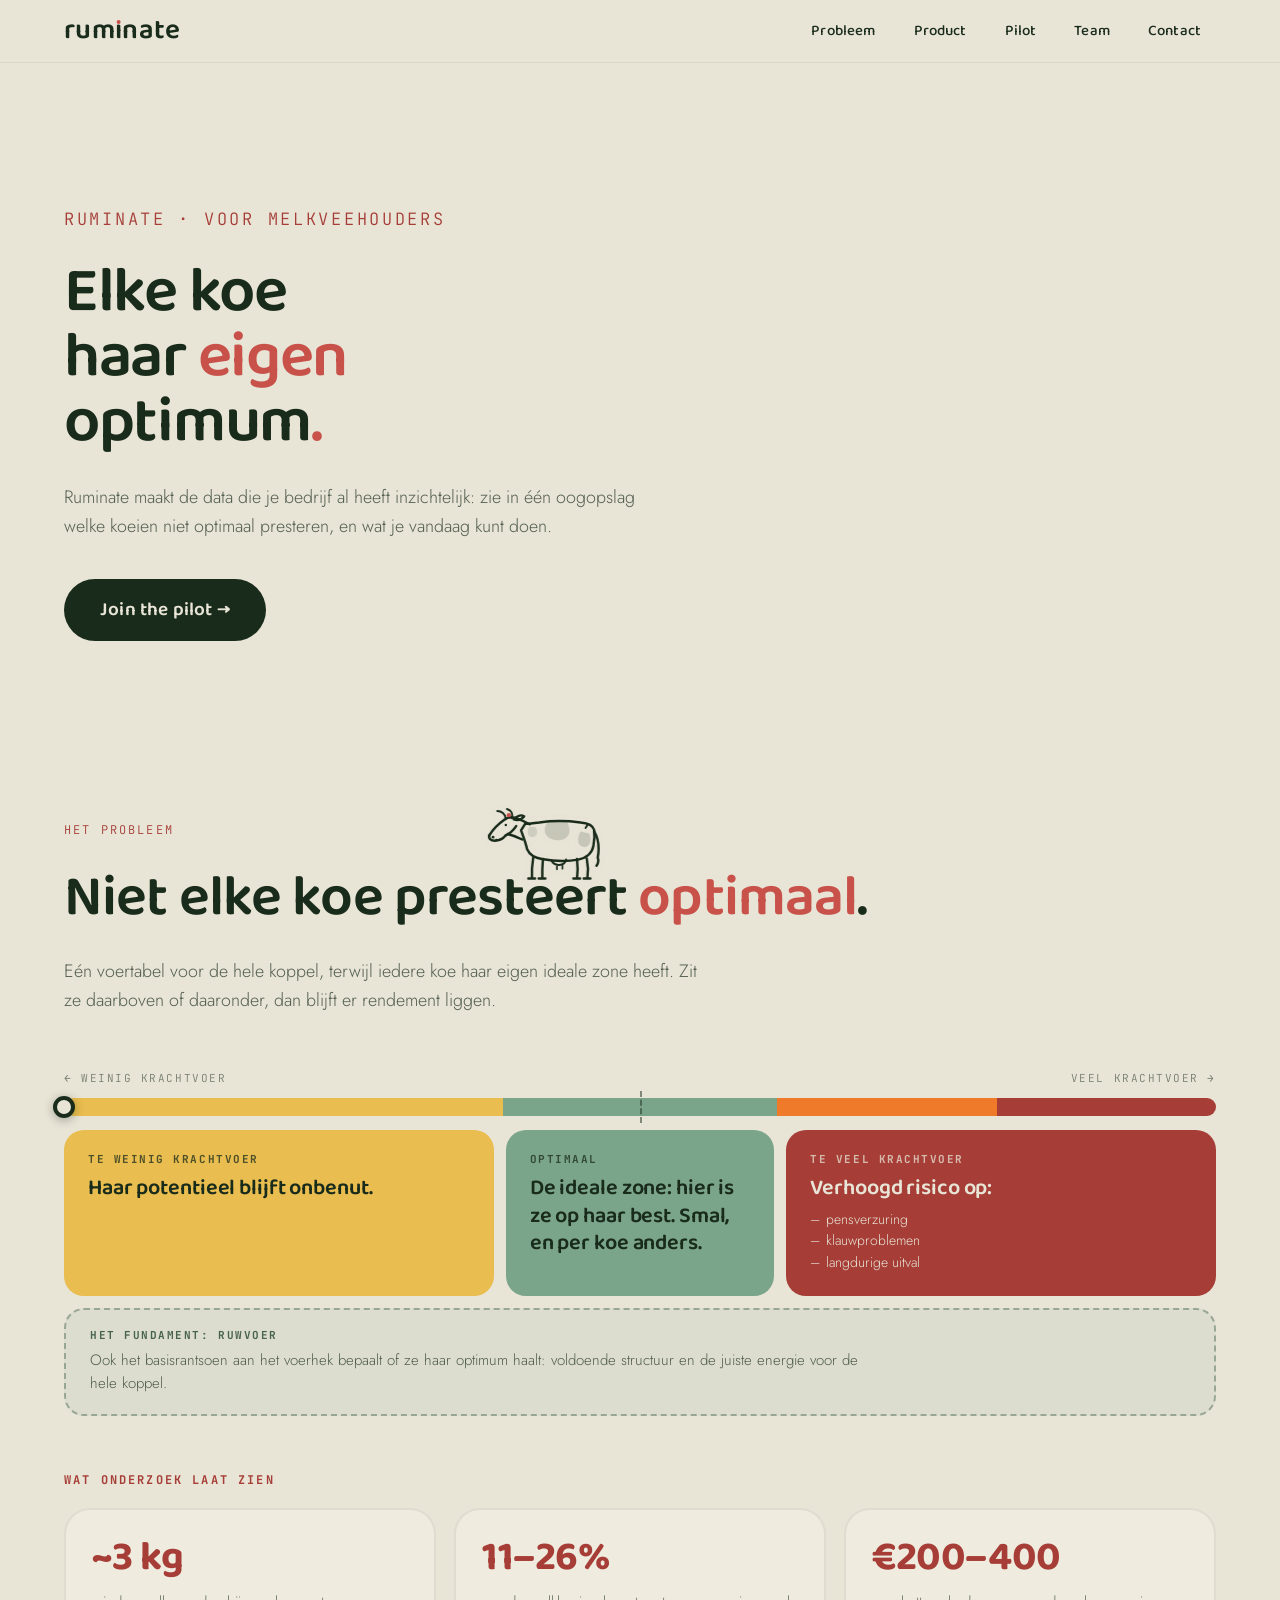
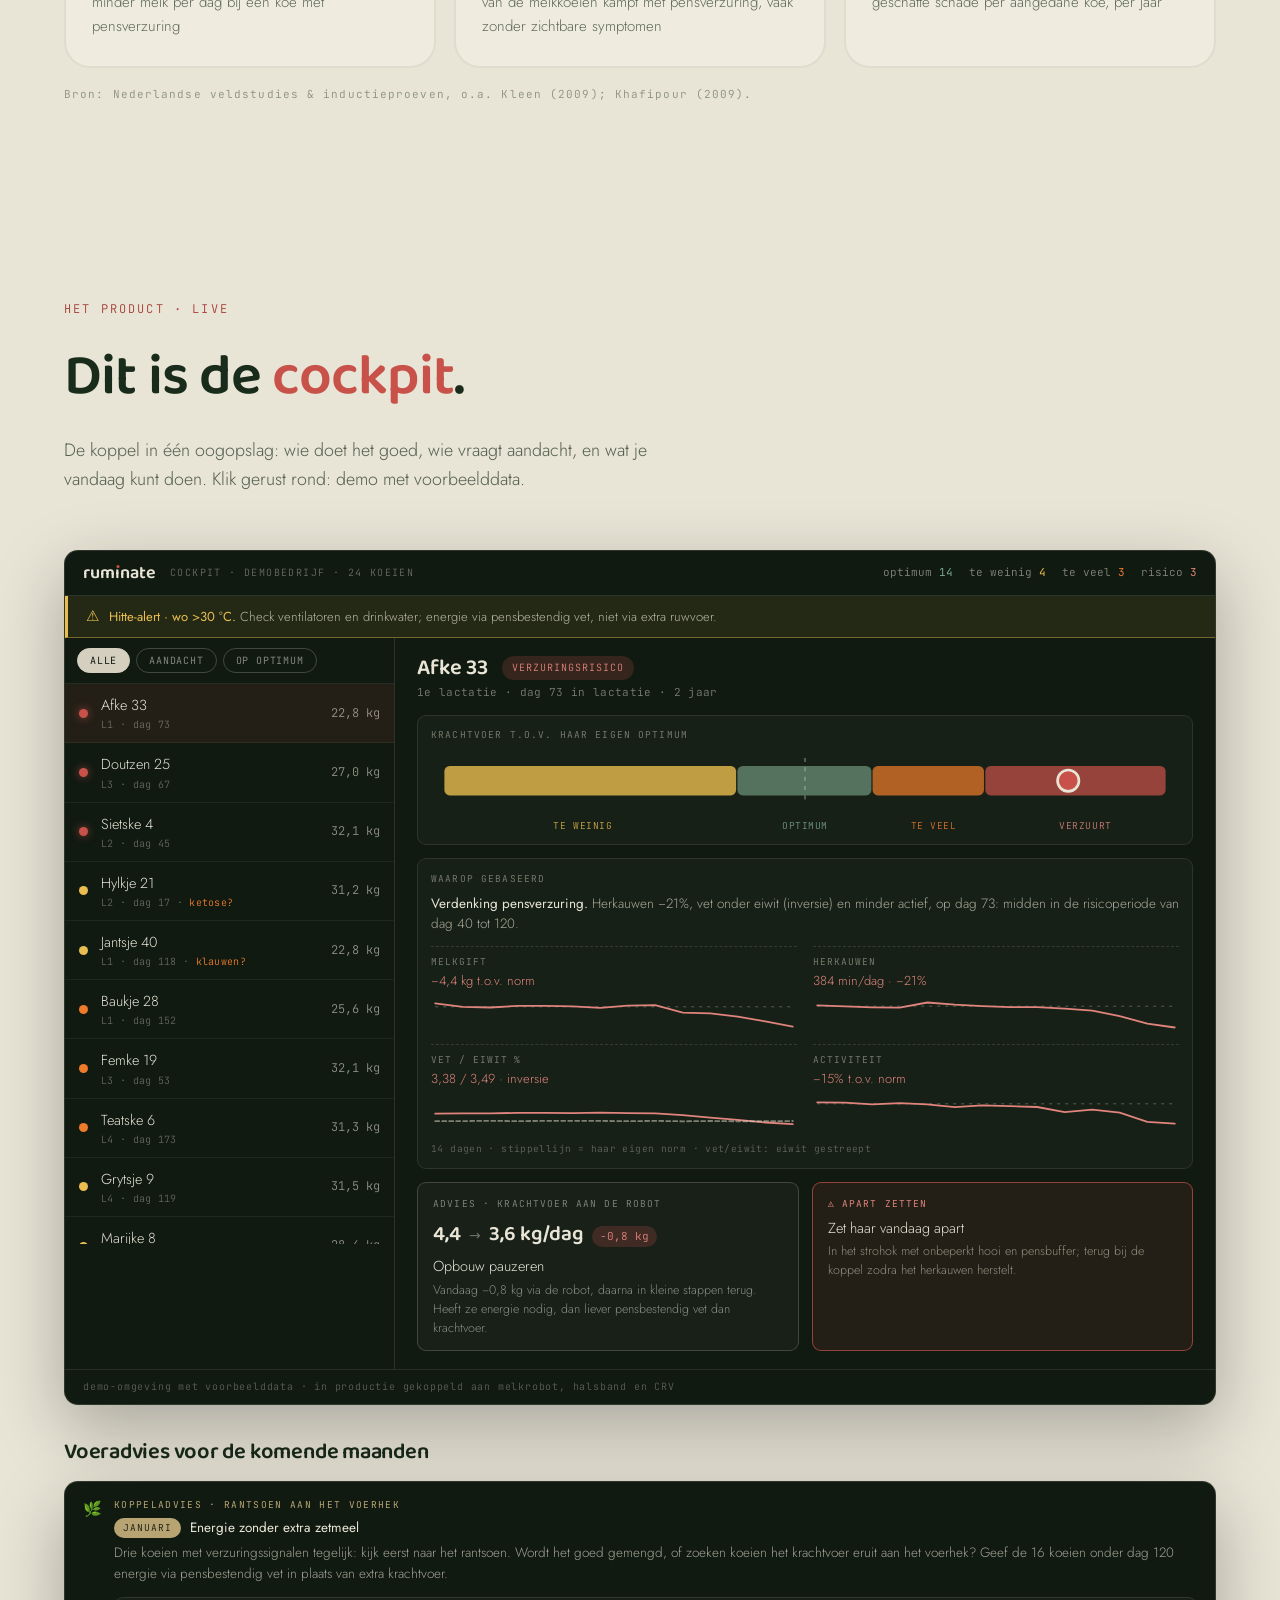
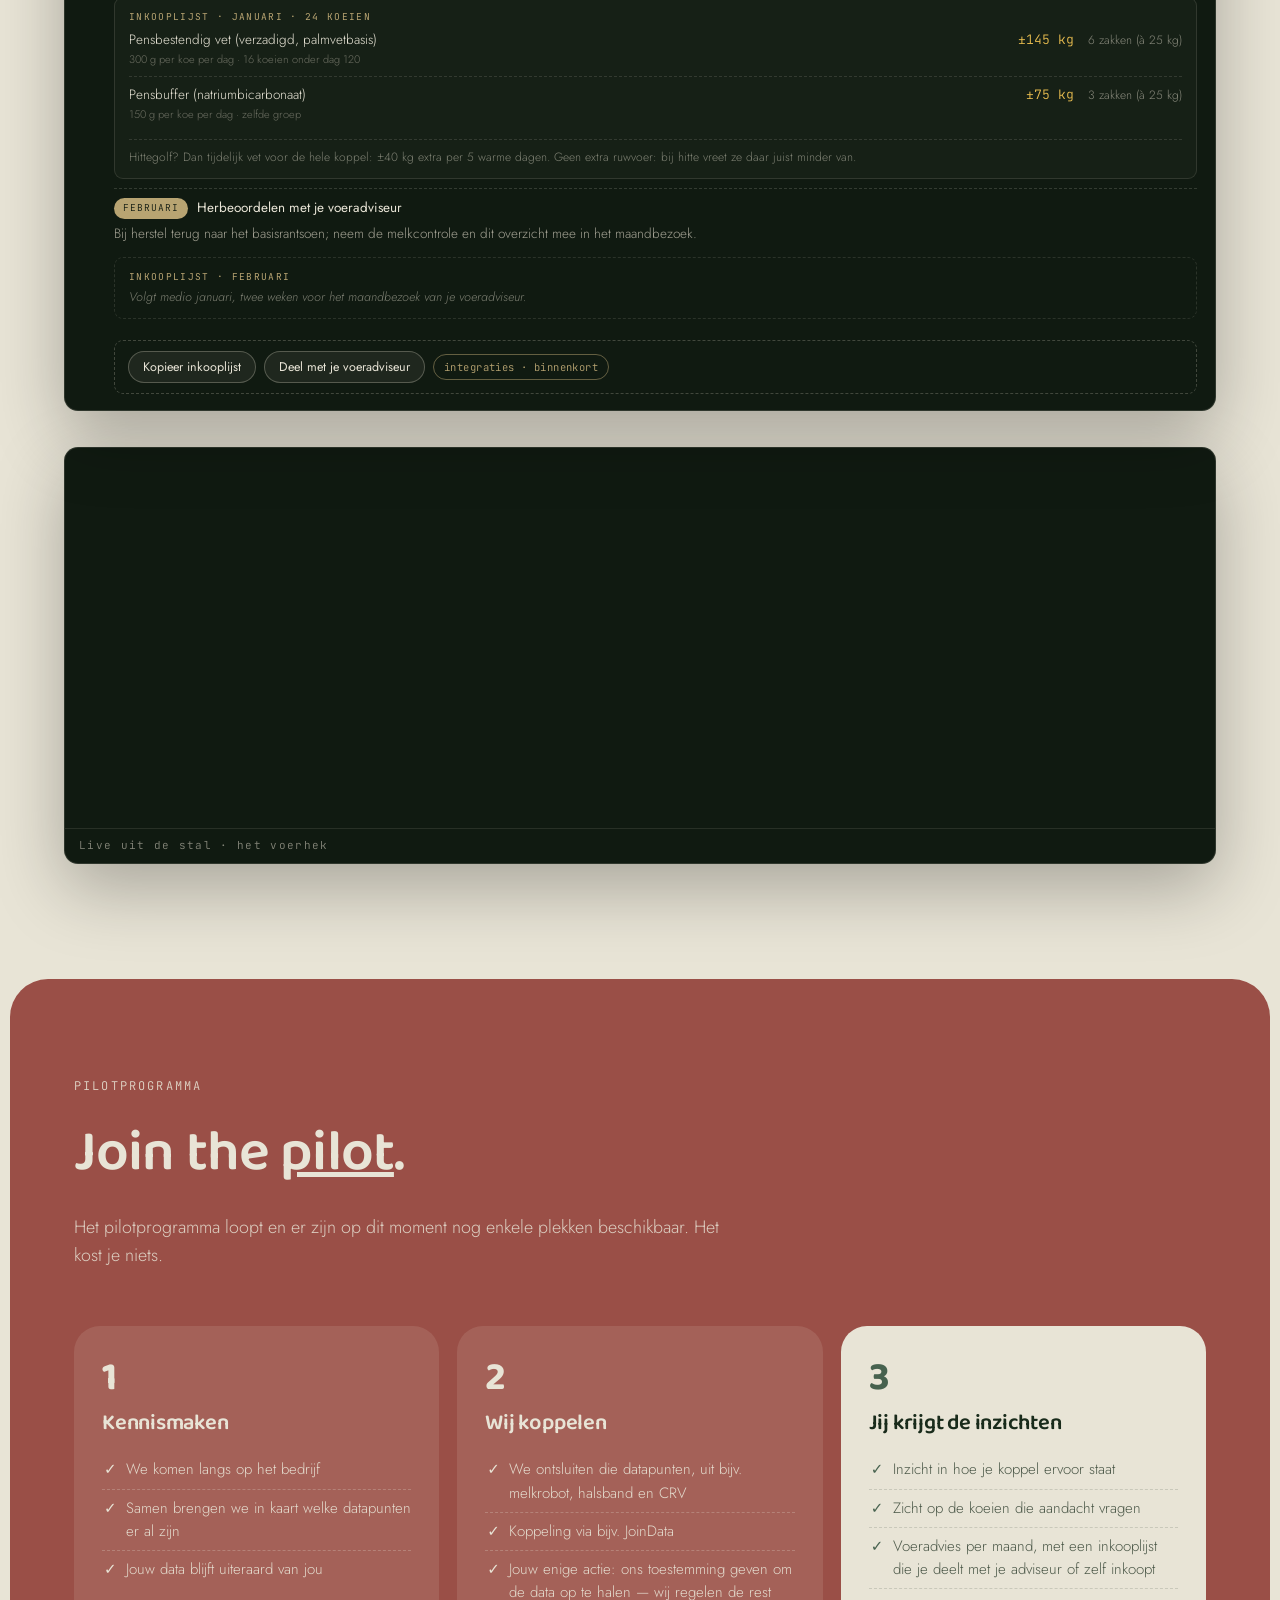
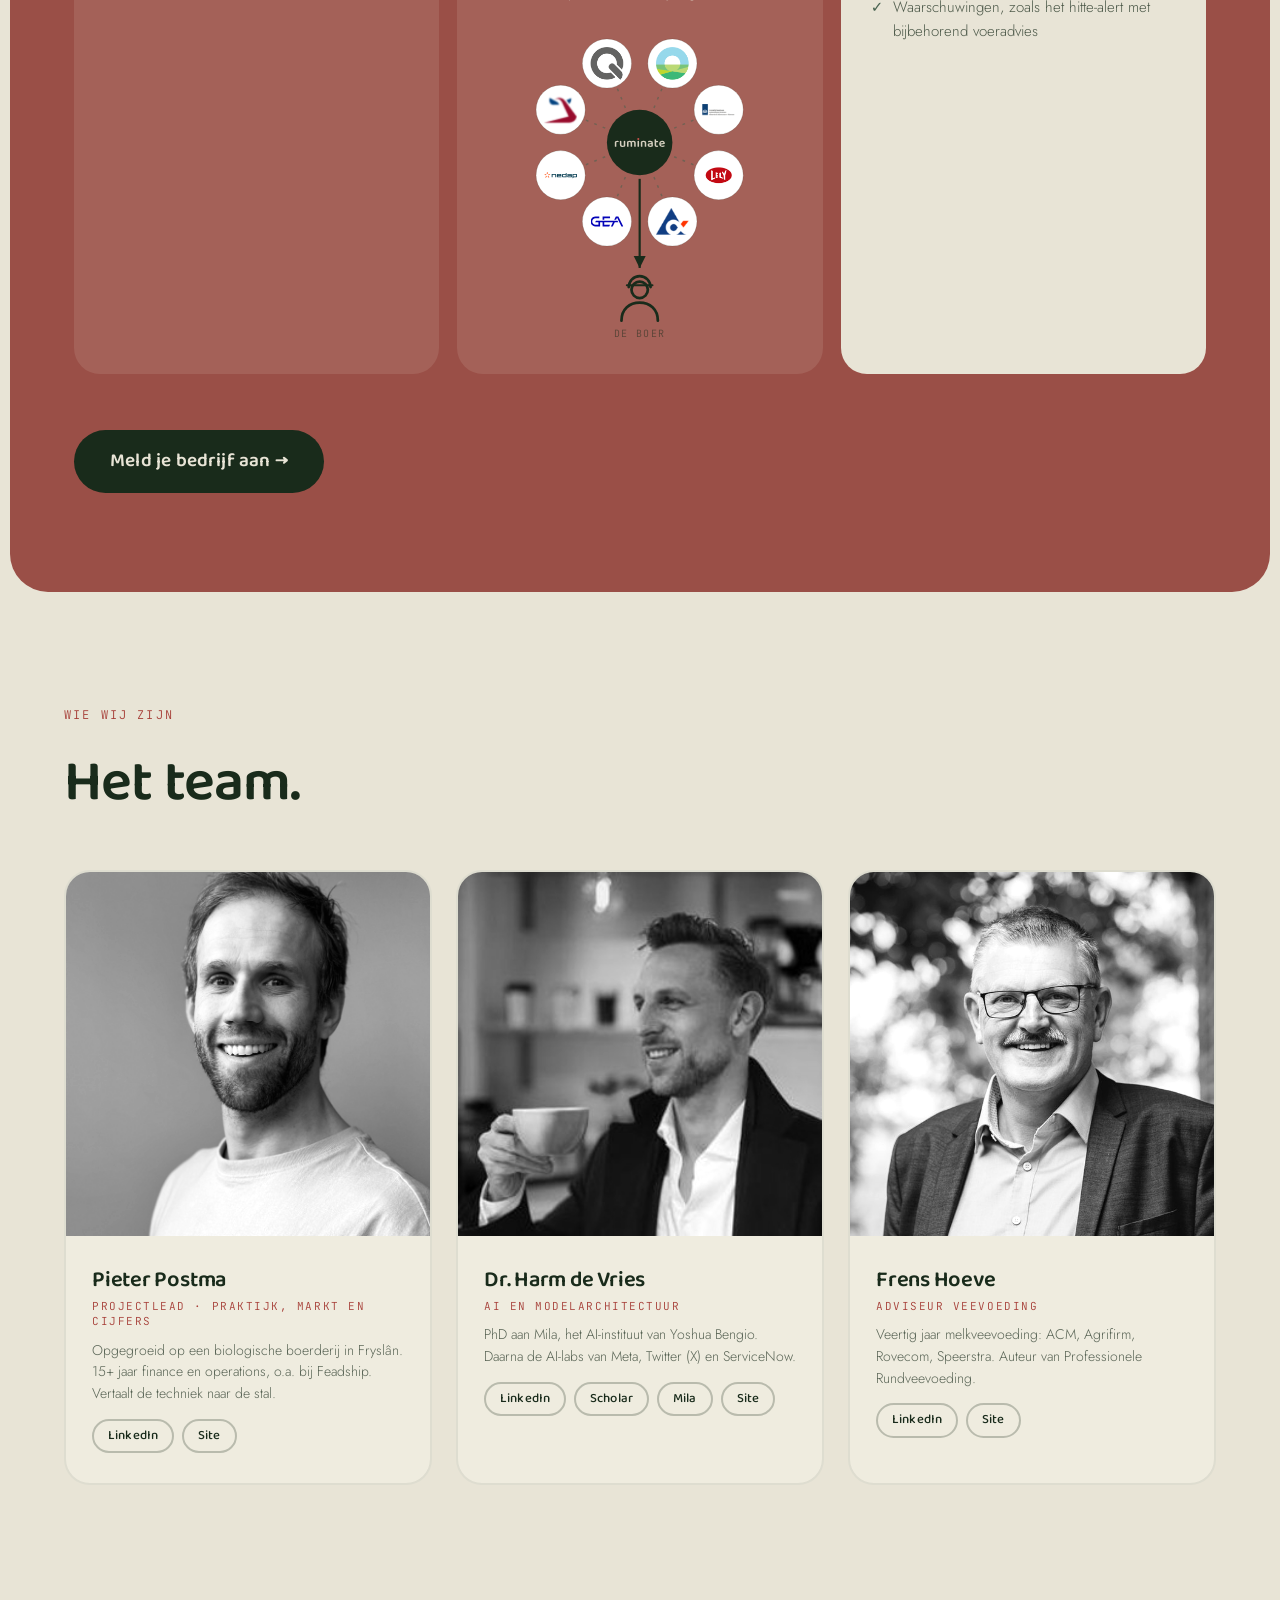
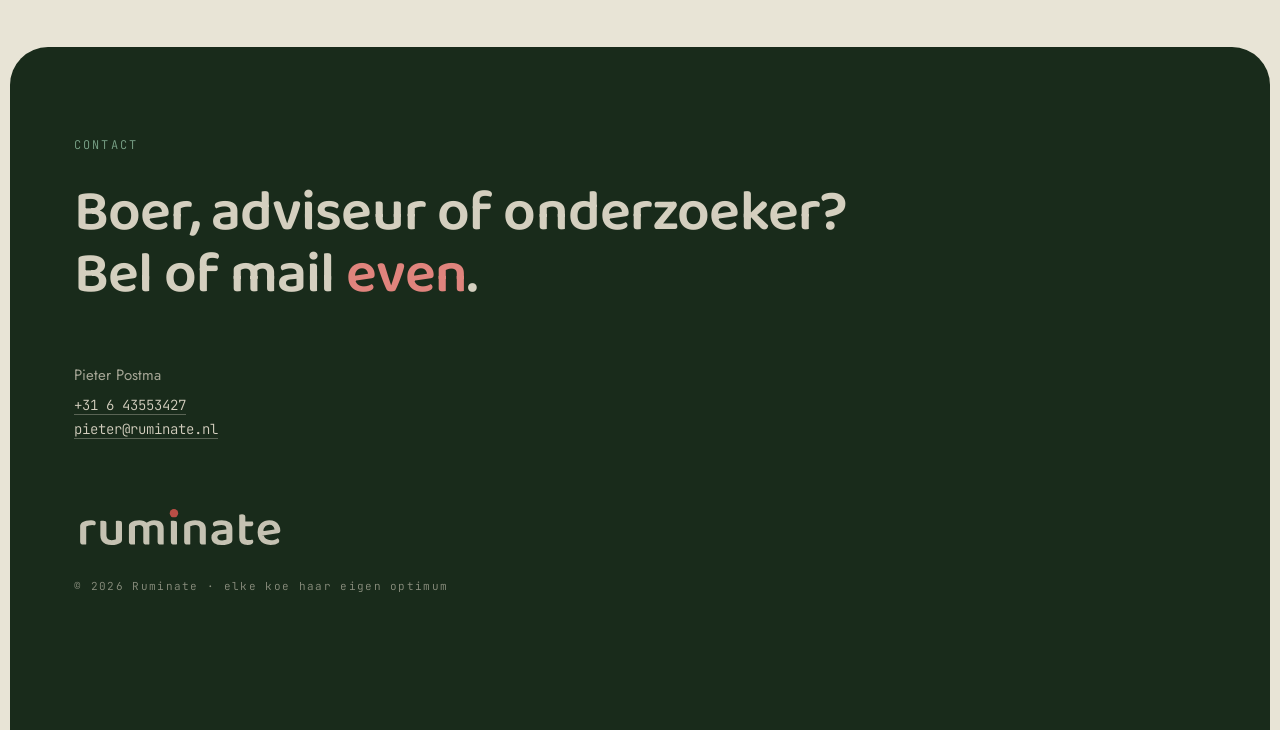
==== commit 551ed44f: "pilot stap 1: NDA eruit, inventariseren van datapunten erin Co-Authored-By: Claude Opus 5.5 <noreply" ====
--- a/astro/index.html
+++ b/astro/index.html
@@ -1,4 +1,4 @@
-<!DOCTYPE html><html lang="nl"> <head><meta charset="UTF-8"><meta name="viewport" content="width=device-width, initial-scale=1"><title>Ruminate · inzicht per koe</title><meta name="description" content="Ruminate maakt de data van je melkveebedrijf inzichtelijk: zie welke koeien niet optimaal presteren. Gratis pilotprogramma."><link rel="icon" href="branding/ruminate-icon-32.png"><link rel="preconnect" href="https://fonts.googleapis.com"><link rel="preconnect" href="https://fonts.gstatic.com" crossorigin><link href="https://fonts.googleapis.com/css2?family=Baloo+2:wght@500;600;700&family=Jost:wght@300;400;500&family=JetBrains+Mono:wght@300;400&display=swap" rel="stylesheet"><link rel="stylesheet" href="styles.css"></head> <body> <header id="kop"> <a class="woordmerk" href="#top">rum<span class="rum-i">ı</span>nate</a> <nav> <a href="#probleem">Probleem</a> <a href="#product">Product</a> <a href="#pilot">Pilot</a> <a href="#team">Team</a> <a href="#contact">Contact</a> </nav> </header> <main id="top"> <section class="blok hero"> <div class="binnen hero-grid"> <div class="hero-tekst"> <div class="kicker">Ruminate · voor melkveehouders</div> <h1>Elke koe<br>haar <span class="r">eigen</span><br>optimum<span class="r">.</span></h1> <p class="intro">Ruminate maakt de data die je bedrijf al heeft inzichtelijk: zie in één oogopslag welke koeien niet optimaal presteren, en wat je vandaag kunt doen.</p> <a class="knop reveal" style="margin-top:38px" href="#pilot">Join the pilot →</a> </div> <figure class="koefilm" aria-label="Grazende koe"> <div class="kader"><video autoplay muted loop playsinline preload="metadata" disablepictureinpicture src="media/grazende-koe.mp4?v=2"></video></div> </figure> </div> </section> <section class="blok" id="probleem" style="padding-top:6vh"> <div class="binnen"> <div class="kicker">Het probleem</div> <h2 class="reveal">Niet elke koe presteert <span class="r">optimaal</span>.</h2> <p class="intro reveal">Eén voertabel voor de hele koppel, terwijl iedere koe haar eigen ideale zone heeft. Zit ze daarboven of daaronder, dan blijft er rendement liggen.</p> <div class="lat-wrap reveal"> <div class="lat-schaal" aria-hidden="true"> <span class="s-min">←&nbsp;weinig krachtvoer</span><span class="s-max">veel krachtvoer&nbsp;→</span> </div> <div class="lat-balk" aria-hidden="true"> <i class="z1"></i><i class="z2"></i><i class="z3"></i><i class="z4"></i> <span class="optimum-tik"></span> <span class="naald" title="Iedere koe zit ergens anders op de lat"></span> </div> <div class="lat"> <div class="links"><h4>Te weinig krachtvoer</h4><p>Haar potentieel blijft onbenut.</p></div> <div class="midden"><h4>Optimaal</h4><p>De ideale zone: hier is ze op haar best. Smal, en per koe anders.</p></div> <div class="rechts"><h4>Te veel krachtvoer</h4><p>Verhoogd risico op:</p> <ul class="lat-lijst"><li>pensverzuring</li><li>klauwproblemen</li><li>langdurige uitval</li></ul></div> </div> <div class="lat-basis reveal"><h4>Het fundament: ruwvoer</h4><p>Ook het basisrantsoen aan het voerhek bepaalt of ze haar optimum haalt: voldoende structuur en de juiste energie voor de hele koppel.</p></div> <div class="feiten reveal"> <h4>Wat onderzoek laat zien</h4> <div class="feiten-rij"> <div class="feit-kaart"><b>~3&nbsp;kg</b><span>minder melk per dag bij een koe met pensverzuring</span></div> <div class="feit-kaart"><b>11–26%</b><span>van de melkkoeien kampt met pensverzuring, vaak zonder zichtbare symptomen</span></div> <div class="feit-kaart"><b>€200–400</b><span>geschatte schade per aangedane koe, per jaar</span></div> </div> <div class="feiten-bron">Bron: Nederlandse veldstudies &amp; inductieproeven, o.a. Kleen (2009); Khafipour (2009).</div> </div> </div> </div> </section> <section class="blok" id="product"> <div class="binnen"> <div class="kicker">Het product · live</div> <h2 class="reveal">Dit is de <span class="r">cockpit</span>.</h2> <p class="intro reveal">De koppel in één oogopslag: wie doet het goed, wie vraagt aandacht, en wat je vandaag kunt doen. Klik gerust rond: demo met voorbeelddata.</p> <div class="product-rij reveal" style="margin-top:56px"> <div id="cockpit"></div> <h3 class="product-kop">Voeradvies voor de komende maanden</h3> <div id="koppeladvies" aria-label="Koppeladvies"></div> <figure class="product-film" aria-label="Koeien aan het voerhek"> <video autoplay muted loop playsinline preload="metadata" disablepictureinpicture src="media/koeien-eten.mp4?v=2"></video> <figcaption>Live uit de stal · het voerhek</figcaption> </figure> </div> </div> </section> <section class="blok rood-blok" id="pilot"> <div class="binnen"> <div class="kicker">Pilotprogramma</div> <h2 class="reveal">Join the <u>pilot</u>.</h2> <p class="intro reveal">Het pilotprogramma loopt en er zijn op dit moment nog enkele plekken beschikbaar. Het kost je niets.</p> <div class="pilotkaarten reveal"> <div class="pk"><div class="nr">1</div><h3>Kennismaken &amp; NDA</h3> <ul><li>We komen langs op het bedrijf</li><li>Vertrouwelijkheid vast in een NDA</li><li>Jouw data blijft van jou</li></ul></div> <div class="pk"><div class="nr">2</div><h3>Wij koppelen</h3> <ul><li>De beschikbare datapunten uit bijv. melkrobot, halsband en CRV</li><li>Koppeling via bijv. JoinData</li><li>Jouw enige actie: ons toestemming geven om de data op te halen — wij regelen de rest</li></ul> <div class="datakring reveal" aria-label="Datastromen komen samen bij Ruminate en gaan naar de boer"> <svg viewBox="0 0 340 348" xmlns="http://www.w3.org/2000/svg"> <defs> <marker id="dkpijl" viewBox="0 0 10 10" refX="8" refY="5" markerWidth="7" markerHeight="7" orient="auto"> <path d="M0 1 L8 5 L0 9 Z" fill="var(--groen)"></path> </marker> </defs> <g stroke="rgba(71,98,79,.55)" stroke-width="1.6"> <line class="stroom" x1="256.84467605606096" y1="163.97224264231843" x2="170" y2="128"></line><line class="stroom" x1="205.97224264231843" y1="214.84467605606096" x2="170" y2="128"></line><line class="stroom" x1="134.02775735768157" y1="214.84467605606096" x2="170" y2="128"></line><line class="stroom" x1="83.15532394393905" y1="163.97224264231846" x2="170" y2="128"></line><line class="stroom" x1="83.15532394393902" y1="92.02775735768162" x2="170" y2="128"></line><line class="stroom" x1="134.0277573576816" y1="41.15532394393904" x2="170" y2="128"></line><line class="stroom" x1="205.97224264231846" y1="41.15532394393905" x2="170" y2="128"></line><line class="stroom" x1="256.84467605606096" y1="92.02775735768158" x2="170" y2="128"></line> </g> <g> <circle cx="256.84467605606096" cy="163.97224264231843" r="27" fill="#fff" stroke="rgba(25,43,27,.15)"></circle> <image href="media/logos/lely.png" x="238.84467605606096" y="145.97224264231843" width="36" height="36" preserveAspectRatio="xMidYMid meet"></image> <title>Lely</title> </g><g> <circle cx="205.97224264231843" cy="214.84467605606096" r="27" fill="#fff" stroke="rgba(25,43,27,.15)"></circle> <image href="media/logos/delaval.png" x="187.97224264231843" y="196.84467605606096" width="36" height="36" preserveAspectRatio="xMidYMid meet"></image> <title>DeLaval</title> </g><g> <circle cx="134.02775735768157" cy="214.84467605606096" r="27" fill="#fff" stroke="rgba(25,43,27,.15)"></circle> <image href="media/logos/gea.svg" x="116.02775735768157" y="196.84467605606096" width="36" height="36" preserveAspectRatio="xMidYMid meet"></image> <title>GEA</title> </g><g> <circle cx="83.15532394393905" cy="163.97224264231846" r="27" fill="#fff" stroke="rgba(25,43,27,.15)"></circle> <image href="media/logos/nedap.svg" x="65.15532394393905" y="145.97224264231846" width="36" height="36" preserveAspectRatio="xMidYMid meet"></image> <title>Nedap</title> </g><g> <circle cx="83.15532394393902" cy="92.02775735768162" r="27" fill="#fff" stroke="rgba(25,43,27,.15)"></circle> <image href="media/logos/crv.png" x="65.15532394393902" y="74.02775735768162" width="36" height="36" preserveAspectRatio="xMidYMid meet"></image> <title>CRV</title> </g><g> <circle cx="134.0277573576816" cy="41.15532394393904" r="27" fill="#fff" stroke="rgba(25,43,27,.15)"></circle> <image href="media/logos/qlip.png" x="116.0277573576816" y="23.155323943939038" width="36" height="36" preserveAspectRatio="xMidYMid meet"></image> <title>Qlip</title> </g><g> <circle cx="205.97224264231846" cy="41.15532394393905" r="27" fill="#fff" stroke="rgba(25,43,27,.15)"></circle> <image href="media/logos/joindata.png" x="187.97224264231846" y="23.155323943939052" width="36" height="36" preserveAspectRatio="xMidYMid meet"></image> <title>JoinData</title> </g><g> <circle cx="256.84467605606096" cy="92.02775735768158" r="27" fill="#fff" stroke="rgba(25,43,27,.15)"></circle> <image href="media/logos/knmi.png" x="238.84467605606096" y="74.02775735768158" width="36" height="36" preserveAspectRatio="xMidYMid meet"></image> <title>KNMI</title> </g> <circle cx="170" cy="128" r="36" fill="var(--groen)"></circle> <image href="branding/ruminate-logo-creme.svg" x="141" y="117" width="58" height="22" preserveAspectRatio="xMidYMid meet"></image> <line x1="170" y1="168" x2="170" y2="266" stroke="var(--groen)" stroke-width="2.4" marker-end="url(#dkpijl)"></line> <g fill="none" stroke="var(--groen)" stroke-width="3" stroke-linecap="round"> <circle cx="170" cy="290" r="9"></circle> <path d="M158 287 a 12 12 0 0 1 24 0"></path> <path d="M156 285 h28" stroke-width="2.4"></path> <path d="M150 324 c 0 -13 9 -20 20 -20 s 20 7 20 20"></path> </g> <text x="170" y="342" text-anchor="middle" font-family="JetBrains Mono,monospace" font-size="11" letter-spacing="1.6" fill="rgba(25,43,27,.55)">DE BOER</text> </svg> </div></div> <div class="pk gratis"><div class="nr">3</div><h3>Jij krijgt de inzichten</h3> <ul><li>Inzicht in hoe je koppel ervoor staat</li><li>Zicht op de koeien die aandacht vragen</li><li>Voeradvies per maand, met een inkooplijst die je deelt met je adviseur of zelf inkoopt</li><li>Waarschuwingen, zoals het hitte-alert met bijbehorend voeradvies</li></ul></div> </div> <a class="knop" href="mailto:pilot@ruminate.nl?subject=Aanmelding%20pilotprogramma%20Ruminate">Meld je bedrijf aan →</a> </div> </section> <section class="blok" id="team"> <div class="binnen"> <div class="kicker">Wie wij zijn</div> <h2 class="reveal">Het team.</h2> <div class="team"> <div class="lid reveal"> <img src="team/pieter-postma-headshot.jpg" alt="Pieter Postma"> <div class="tekst"> <h3>Pieter Postma</h3><div class="rol">Projectlead · praktijk, markt en cijfers</div> <p>Opgegroeid op een biologische boerderij in Fryslân. 15+ jaar finance en operations, o.a. bij Feadship. Vertaalt de techniek naar de stal.</p> <div class="links"> <a href="https://www.linkedin.com/in/pieter-postma-b867252b" target="_blank" rel="noopener">LinkedIn</a><a href="https://www.novastarfinance.nl" target="_blank" rel="noopener">Site</a> </div> </div> </div><div class="lid reveal"> <img src="team/harm-de-vries-headshot.jpg" alt="Dr. Harm de Vries"> <div class="tekst"> <h3>Dr. Harm de Vries</h3><div class="rol">AI en modelarchitectuur</div> <p>PhD aan Mila, het AI-instituut van Yoshua Bengio. Daarna de AI-labs van Meta, Twitter (X) en ServiceNow.</p> <div class="links"> <a href="https://www.linkedin.com/in/harm-de-vries-8506ab57" target="_blank" rel="noopener">LinkedIn</a><a href="https://scholar.google.com/citations?user=LWrdpCsAAAAJ" target="_blank" rel="noopener">Scholar</a><a href="https://mila.quebec/en/directory/harm-de-vries" target="_blank" rel="noopener">Mila</a><a href="https://www.harmdevries.com/" target="_blank" rel="noopener">Site</a> </div> </div> </div><div class="lid reveal"> <img src="team/frens-hoeve-headshot.jpg?v=2" alt="Frens Hoeve"> <div class="tekst"> <h3>Frens Hoeve</h3><div class="rol">Adviseur veevoeding</div> <p>Veertig jaar melkveevoeding: ACM, Agrifirm, Rovecom, Speerstra. Auteur van Professionele Rundveevoeding.</p> <div class="links"> <a href="https://www.linkedin.com/in/frens-hoeve-6b059480" target="_blank" rel="noopener">LinkedIn</a><a href="https://melkveevoeding.jimdosite.com" target="_blank" rel="noopener">Site</a> </div> </div> </div> </div> </div> </section> <section class="voet" id="contact"> <div class="binnen"> <div class="kicker" style="color:var(--sage)">Contact</div> <h2 class="reveal">Boer, adviseur of onderzoeker?<br>Bel of mail <span class="r">even</span>.</h2> <div class="contact reveal"> <div><b>Pieter Postma</b><a href="tel:+31643553427">+31 6 43553427</a><br><a href="mailto:pieter@ruminate.nl">pieter@ruminate.nl</a></div> </div> <img class="logo" src="branding/ruminate-logo-creme.svg" alt="Ruminate"> <div class="fijn">© 2026 Ruminate · elke koe haar eigen optimum</div> </div> </section> </main> <script>
+<!DOCTYPE html><html lang="nl"> <head><meta charset="UTF-8"><meta name="viewport" content="width=device-width, initial-scale=1"><title>Ruminate · inzicht per koe</title><meta name="description" content="Ruminate maakt de data van je melkveebedrijf inzichtelijk: zie welke koeien niet optimaal presteren. Gratis pilotprogramma."><link rel="icon" href="branding/ruminate-icon-32.png"><link rel="preconnect" href="https://fonts.googleapis.com"><link rel="preconnect" href="https://fonts.gstatic.com" crossorigin><link href="https://fonts.googleapis.com/css2?family=Baloo+2:wght@500;600;700&family=Jost:wght@300;400;500&family=JetBrains+Mono:wght@300;400&display=swap" rel="stylesheet"><link rel="stylesheet" href="styles.css"></head> <body> <header id="kop"> <a class="woordmerk" href="#top">rum<span class="rum-i">ı</span>nate</a> <nav> <a href="#probleem">Probleem</a> <a href="#product">Product</a> <a href="#pilot">Pilot</a> <a href="#team">Team</a> <a href="#contact">Contact</a> </nav> </header> <main id="top"> <section class="blok hero"> <div class="binnen hero-grid"> <div class="hero-tekst"> <div class="kicker">Ruminate · voor melkveehouders</div> <h1>Elke koe<br>haar <span class="r">eigen</span><br>optimum<span class="r">.</span></h1> <p class="intro">Ruminate maakt de data die je bedrijf al heeft inzichtelijk: zie in één oogopslag welke koeien niet optimaal presteren, en wat je vandaag kunt doen.</p> <a class="knop reveal" style="margin-top:38px" href="#pilot">Join the pilot →</a> </div> <figure class="koefilm" aria-label="Grazende koe"> <div class="kader"><video autoplay muted loop playsinline preload="metadata" disablepictureinpicture src="media/grazende-koe.mp4?v=2"></video></div> </figure> </div> </section> <section class="blok" id="probleem" style="padding-top:6vh"> <div class="binnen"> <div class="kicker">Het probleem</div> <h2 class="reveal">Niet elke koe presteert <span class="r">optimaal</span>.</h2> <p class="intro reveal">Eén voertabel voor de hele koppel, terwijl iedere koe haar eigen ideale zone heeft. Zit ze daarboven of daaronder, dan blijft er rendement liggen.</p> <div class="lat-wrap reveal"> <div class="lat-schaal" aria-hidden="true"> <span class="s-min">←&nbsp;weinig krachtvoer</span><span class="s-max">veel krachtvoer&nbsp;→</span> </div> <div class="lat-balk" aria-hidden="true"> <i class="z1"></i><i class="z2"></i><i class="z3"></i><i class="z4"></i> <span class="optimum-tik"></span> <span class="naald" title="Iedere koe zit ergens anders op de lat"></span> </div> <div class="lat"> <div class="links"><h4>Te weinig krachtvoer</h4><p>Haar potentieel blijft onbenut.</p></div> <div class="midden"><h4>Optimaal</h4><p>De ideale zone: hier is ze op haar best. Smal, en per koe anders.</p></div> <div class="rechts"><h4>Te veel krachtvoer</h4><p>Verhoogd risico op:</p> <ul class="lat-lijst"><li>pensverzuring</li><li>klauwproblemen</li><li>langdurige uitval</li></ul></div> </div> <div class="lat-basis reveal"><h4>Het fundament: ruwvoer</h4><p>Ook het basisrantsoen aan het voerhek bepaalt of ze haar optimum haalt: voldoende structuur en de juiste energie voor de hele koppel.</p></div> <div class="feiten reveal"> <h4>Wat onderzoek laat zien</h4> <div class="feiten-rij"> <div class="feit-kaart"><b>~3&nbsp;kg</b><span>minder melk per dag bij een koe met pensverzuring</span></div> <div class="feit-kaart"><b>11–26%</b><span>van de melkkoeien kampt met pensverzuring, vaak zonder zichtbare symptomen</span></div> <div class="feit-kaart"><b>€200–400</b><span>geschatte schade per aangedane koe, per jaar</span></div> </div> <div class="feiten-bron">Bron: Nederlandse veldstudies &amp; inductieproeven, o.a. Kleen (2009); Khafipour (2009).</div> </div> </div> </div> </section> <section class="blok" id="product"> <div class="binnen"> <div class="kicker">Het product · live</div> <h2 class="reveal">Dit is de <span class="r">cockpit</span>.</h2> <p class="intro reveal">De koppel in één oogopslag: wie doet het goed, wie vraagt aandacht, en wat je vandaag kunt doen. Klik gerust rond: demo met voorbeelddata.</p> <div class="product-rij reveal" style="margin-top:56px"> <div id="cockpit"></div> <h3 class="product-kop">Voeradvies voor de komende maanden</h3> <div id="koppeladvies" aria-label="Koppeladvies"></div> <figure class="product-film" aria-label="Koeien aan het voerhek"> <video autoplay muted loop playsinline preload="metadata" disablepictureinpicture src="media/koeien-eten.mp4?v=2"></video> <figcaption>Live uit de stal · het voerhek</figcaption> </figure> </div> </div> </section> <section class="blok rood-blok" id="pilot"> <div class="binnen"> <div class="kicker">Pilotprogramma</div> <h2 class="reveal">Join the <u>pilot</u>.</h2> <p class="intro reveal">Het pilotprogramma loopt en er zijn op dit moment nog enkele plekken beschikbaar. Het kost je niets.</p> <div class="pilotkaarten reveal"> <div class="pk"><div class="nr">1</div><h3>Kennismaken</h3> <ul><li>We komen langs op het bedrijf</li><li>Samen brengen we in kaart welke datapunten er al zijn</li><li>Jouw data blijft uiteraard van jou</li></ul></div> <div class="pk"><div class="nr">2</div><h3>Wij koppelen</h3> <ul><li>We ontsluiten die datapunten, uit bijv. melkrobot, halsband en CRV</li><li>Koppeling via bijv. JoinData</li><li>Jouw enige actie: ons toestemming geven om de data op te halen — wij regelen de rest</li></ul> <div class="datakring reveal" aria-label="Datastromen komen samen bij Ruminate en gaan naar de boer"> <svg viewBox="0 0 340 348" xmlns="http://www.w3.org/2000/svg"> <defs> <marker id="dkpijl" viewBox="0 0 10 10" refX="8" refY="5" markerWidth="7" markerHeight="7" orient="auto"> <path d="M0 1 L8 5 L0 9 Z" fill="var(--groen)"></path> </marker> </defs> <g stroke="rgba(71,98,79,.55)" stroke-width="1.6"> <line class="stroom" x1="256.84467605606096" y1="163.97224264231843" x2="170" y2="128"></line><line class="stroom" x1="205.97224264231843" y1="214.84467605606096" x2="170" y2="128"></line><line class="stroom" x1="134.02775735768157" y1="214.84467605606096" x2="170" y2="128"></line><line class="stroom" x1="83.15532394393905" y1="163.97224264231846" x2="170" y2="128"></line><line class="stroom" x1="83.15532394393902" y1="92.02775735768162" x2="170" y2="128"></line><line class="stroom" x1="134.0277573576816" y1="41.15532394393904" x2="170" y2="128"></line><line class="stroom" x1="205.97224264231846" y1="41.15532394393905" x2="170" y2="128"></line><line class="stroom" x1="256.84467605606096" y1="92.02775735768158" x2="170" y2="128"></line> </g> <g> <circle cx="256.84467605606096" cy="163.97224264231843" r="27" fill="#fff" stroke="rgba(25,43,27,.15)"></circle> <image href="media/logos/lely.png" x="238.84467605606096" y="145.97224264231843" width="36" height="36" preserveAspectRatio="xMidYMid meet"></image> <title>Lely</title> </g><g> <circle cx="205.97224264231843" cy="214.84467605606096" r="27" fill="#fff" stroke="rgba(25,43,27,.15)"></circle> <image href="media/logos/delaval.png" x="187.97224264231843" y="196.84467605606096" width="36" height="36" preserveAspectRatio="xMidYMid meet"></image> <title>DeLaval</title> </g><g> <circle cx="134.02775735768157" cy="214.84467605606096" r="27" fill="#fff" stroke="rgba(25,43,27,.15)"></circle> <image href="media/logos/gea.svg" x="116.02775735768157" y="196.84467605606096" width="36" height="36" preserveAspectRatio="xMidYMid meet"></image> <title>GEA</title> </g><g> <circle cx="83.15532394393905" cy="163.97224264231846" r="27" fill="#fff" stroke="rgba(25,43,27,.15)"></circle> <image href="media/logos/nedap.svg" x="65.15532394393905" y="145.97224264231846" width="36" height="36" preserveAspectRatio="xMidYMid meet"></image> <title>Nedap</title> </g><g> <circle cx="83.15532394393902" cy="92.02775735768162" r="27" fill="#fff" stroke="rgba(25,43,27,.15)"></circle> <image href="media/logos/crv.png" x="65.15532394393902" y="74.02775735768162" width="36" height="36" preserveAspectRatio="xMidYMid meet"></image> <title>CRV</title> </g><g> <circle cx="134.0277573576816" cy="41.15532394393904" r="27" fill="#fff" stroke="rgba(25,43,27,.15)"></circle> <image href="media/logos/qlip.png" x="116.0277573576816" y="23.155323943939038" width="36" height="36" preserveAspectRatio="xMidYMid meet"></image> <title>Qlip</title> </g><g> <circle cx="205.97224264231846" cy="41.15532394393905" r="27" fill="#fff" stroke="rgba(25,43,27,.15)"></circle> <image href="media/logos/joindata.png" x="187.97224264231846" y="23.155323943939052" width="36" height="36" preserveAspectRatio="xMidYMid meet"></image> <title>JoinData</title> </g><g> <circle cx="256.84467605606096" cy="92.02775735768158" r="27" fill="#fff" stroke="rgba(25,43,27,.15)"></circle> <image href="media/logos/knmi.png" x="238.84467605606096" y="74.02775735768158" width="36" height="36" preserveAspectRatio="xMidYMid meet"></image> <title>KNMI</title> </g> <circle cx="170" cy="128" r="36" fill="var(--groen)"></circle> <image href="branding/ruminate-logo-creme.svg" x="141" y="117" width="58" height="22" preserveAspectRatio="xMidYMid meet"></image> <line x1="170" y1="168" x2="170" y2="266" stroke="var(--groen)" stroke-width="2.4" marker-end="url(#dkpijl)"></line> <g fill="none" stroke="var(--groen)" stroke-width="3" stroke-linecap="round"> <circle cx="170" cy="290" r="9"></circle> <path d="M158 287 a 12 12 0 0 1 24 0"></path> <path d="M156 285 h28" stroke-width="2.4"></path> <path d="M150 324 c 0 -13 9 -20 20 -20 s 20 7 20 20"></path> </g> <text x="170" y="342" text-anchor="middle" font-family="JetBrains Mono,monospace" font-size="11" letter-spacing="1.6" fill="rgba(25,43,27,.55)">DE BOER</text> </svg> </div></div> <div class="pk gratis"><div class="nr">3</div><h3>Jij krijgt de inzichten</h3> <ul><li>Inzicht in hoe je koppel ervoor staat</li><li>Zicht op de koeien die aandacht vragen</li><li>Voeradvies per maand, met een inkooplijst die je deelt met je adviseur of zelf inkoopt</li><li>Waarschuwingen, zoals het hitte-alert met bijbehorend voeradvies</li></ul></div> </div> <a class="knop" href="mailto:pilot@ruminate.nl?subject=Aanmelding%20pilotprogramma%20Ruminate">Meld je bedrijf aan →</a> </div> </section> <section class="blok" id="team"> <div class="binnen"> <div class="kicker">Wie wij zijn</div> <h2 class="reveal">Het team.</h2> <div class="team"> <div class="lid reveal"> <img src="team/pieter-postma-headshot.jpg" alt="Pieter Postma"> <div class="tekst"> <h3>Pieter Postma</h3><div class="rol">Projectlead · praktijk, markt en cijfers</div> <p>Opgegroeid op een biologische boerderij in Fryslân. 15+ jaar finance en operations, o.a. bij Feadship. Vertaalt de techniek naar de stal.</p> <div class="links"> <a href="https://www.linkedin.com/in/pieter-postma-b867252b" target="_blank" rel="noopener">LinkedIn</a><a href="https://www.novastarfinance.nl" target="_blank" rel="noopener">Site</a> </div> </div> </div><div class="lid reveal"> <img src="team/harm-de-vries-headshot.jpg" alt="Dr. Harm de Vries"> <div class="tekst"> <h3>Dr. Harm de Vries</h3><div class="rol">AI en modelarchitectuur</div> <p>PhD aan Mila, het AI-instituut van Yoshua Bengio. Daarna de AI-labs van Meta, Twitter (X) en ServiceNow.</p> <div class="links"> <a href="https://www.linkedin.com/in/harm-de-vries-8506ab57" target="_blank" rel="noopener">LinkedIn</a><a href="https://scholar.google.com/citations?user=LWrdpCsAAAAJ" target="_blank" rel="noopener">Scholar</a><a href="https://mila.quebec/en/directory/harm-de-vries" target="_blank" rel="noopener">Mila</a><a href="https://www.harmdevries.com/" target="_blank" rel="noopener">Site</a> </div> </div> </div><div class="lid reveal"> <img src="team/frens-hoeve-headshot.jpg?v=2" alt="Frens Hoeve"> <div class="tekst"> <h3>Frens Hoeve</h3><div class="rol">Adviseur veevoeding</div> <p>Veertig jaar melkveevoeding: ACM, Agrifirm, Rovecom, Speerstra. Auteur van Professionele Rundveevoeding.</p> <div class="links"> <a href="https://www.linkedin.com/in/frens-hoeve-6b059480" target="_blank" rel="noopener">LinkedIn</a><a href="https://melkveevoeding.jimdosite.com" target="_blank" rel="noopener">Site</a> </div> </div> </div> </div> </div> </section> <section class="voet" id="contact"> <div class="binnen"> <div class="kicker" style="color:var(--sage)">Contact</div> <h2 class="reveal">Boer, adviseur of onderzoeker?<br>Bel of mail <span class="r">even</span>.</h2> <div class="contact reveal"> <div><b>Pieter Postma</b><a href="tel:+31643553427">+31 6 43553427</a><br><a href="mailto:pieter@ruminate.nl">pieter@ruminate.nl</a></div> </div> <img class="logo" src="branding/ruminate-logo-creme.svg" alt="Ruminate"> <div class="fijn">© 2026 Ruminate · elke koe haar eigen optimum</div> </div> </section> </main> <script>
 /* reveals, meekleurende header, video's en parallax — zelfde gedrag als de HTML-site */
 (function(){
   var io = new IntersectionObserver(function(es){
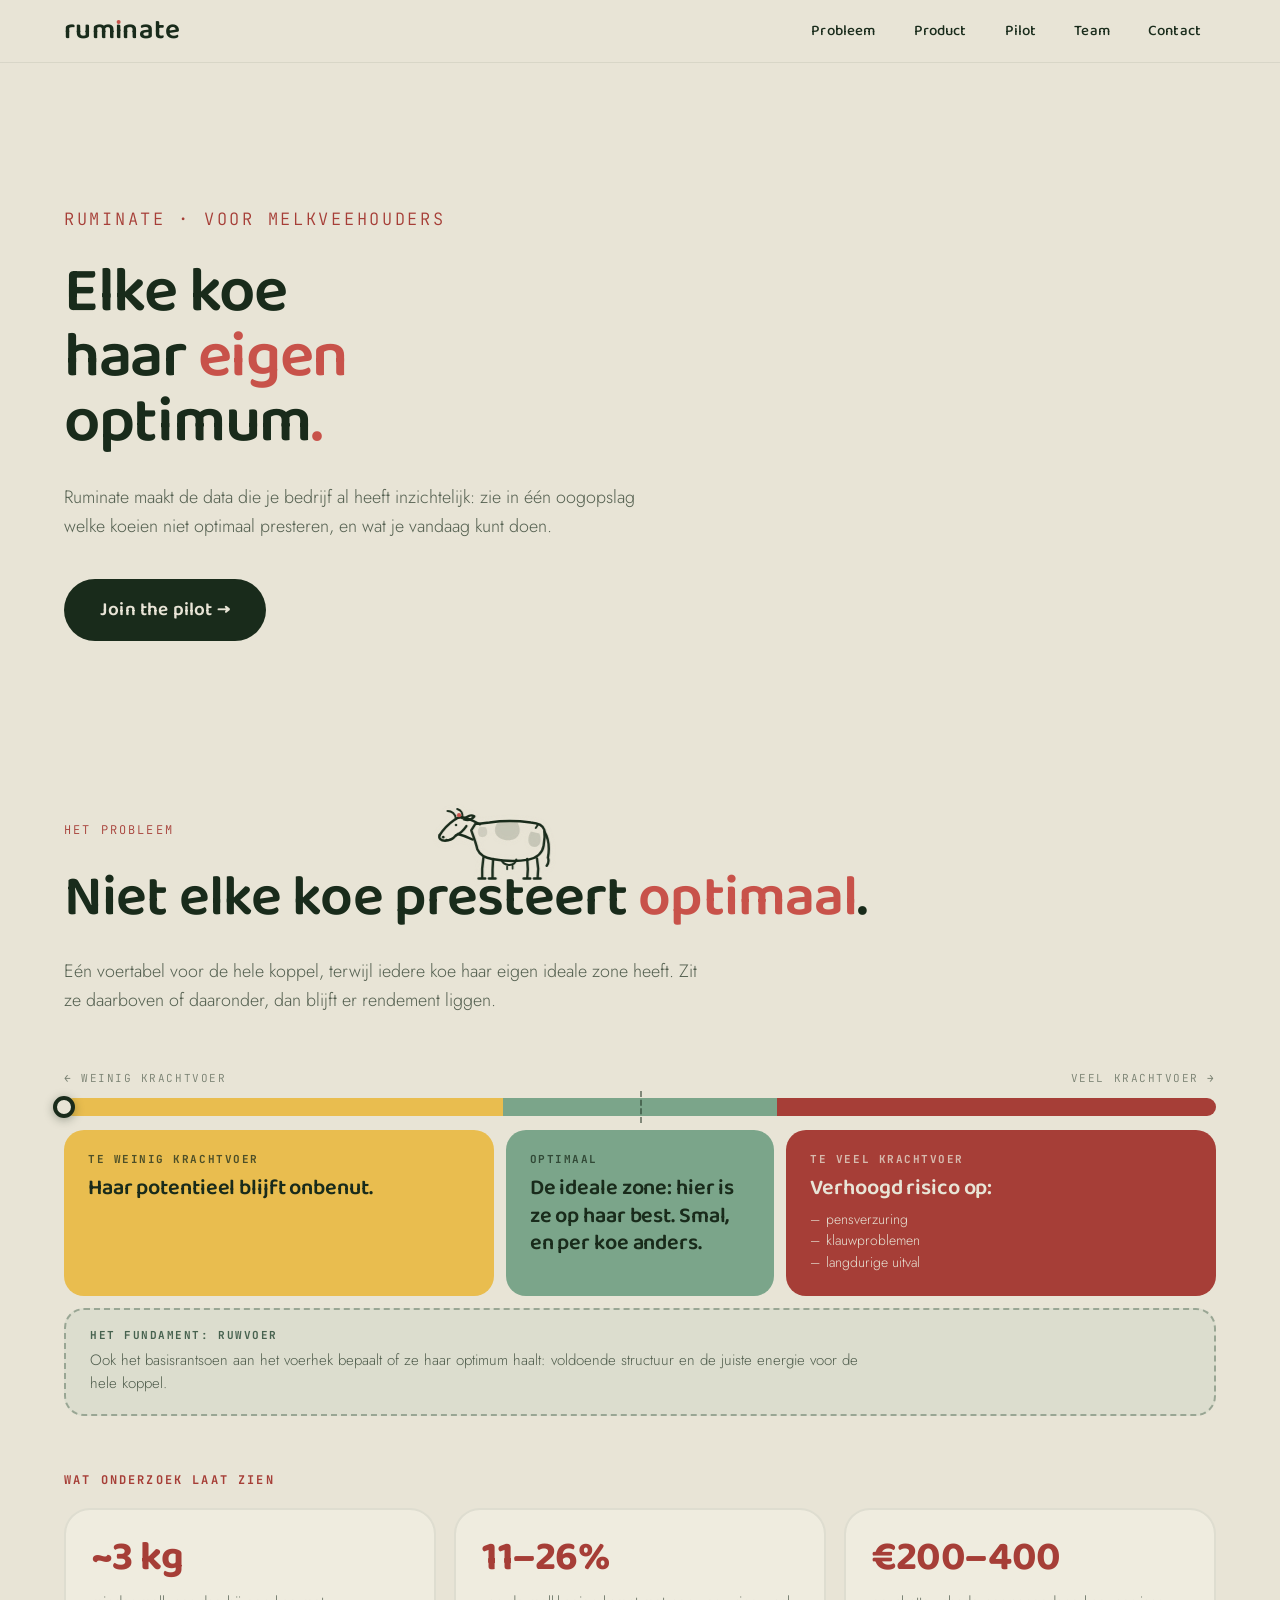
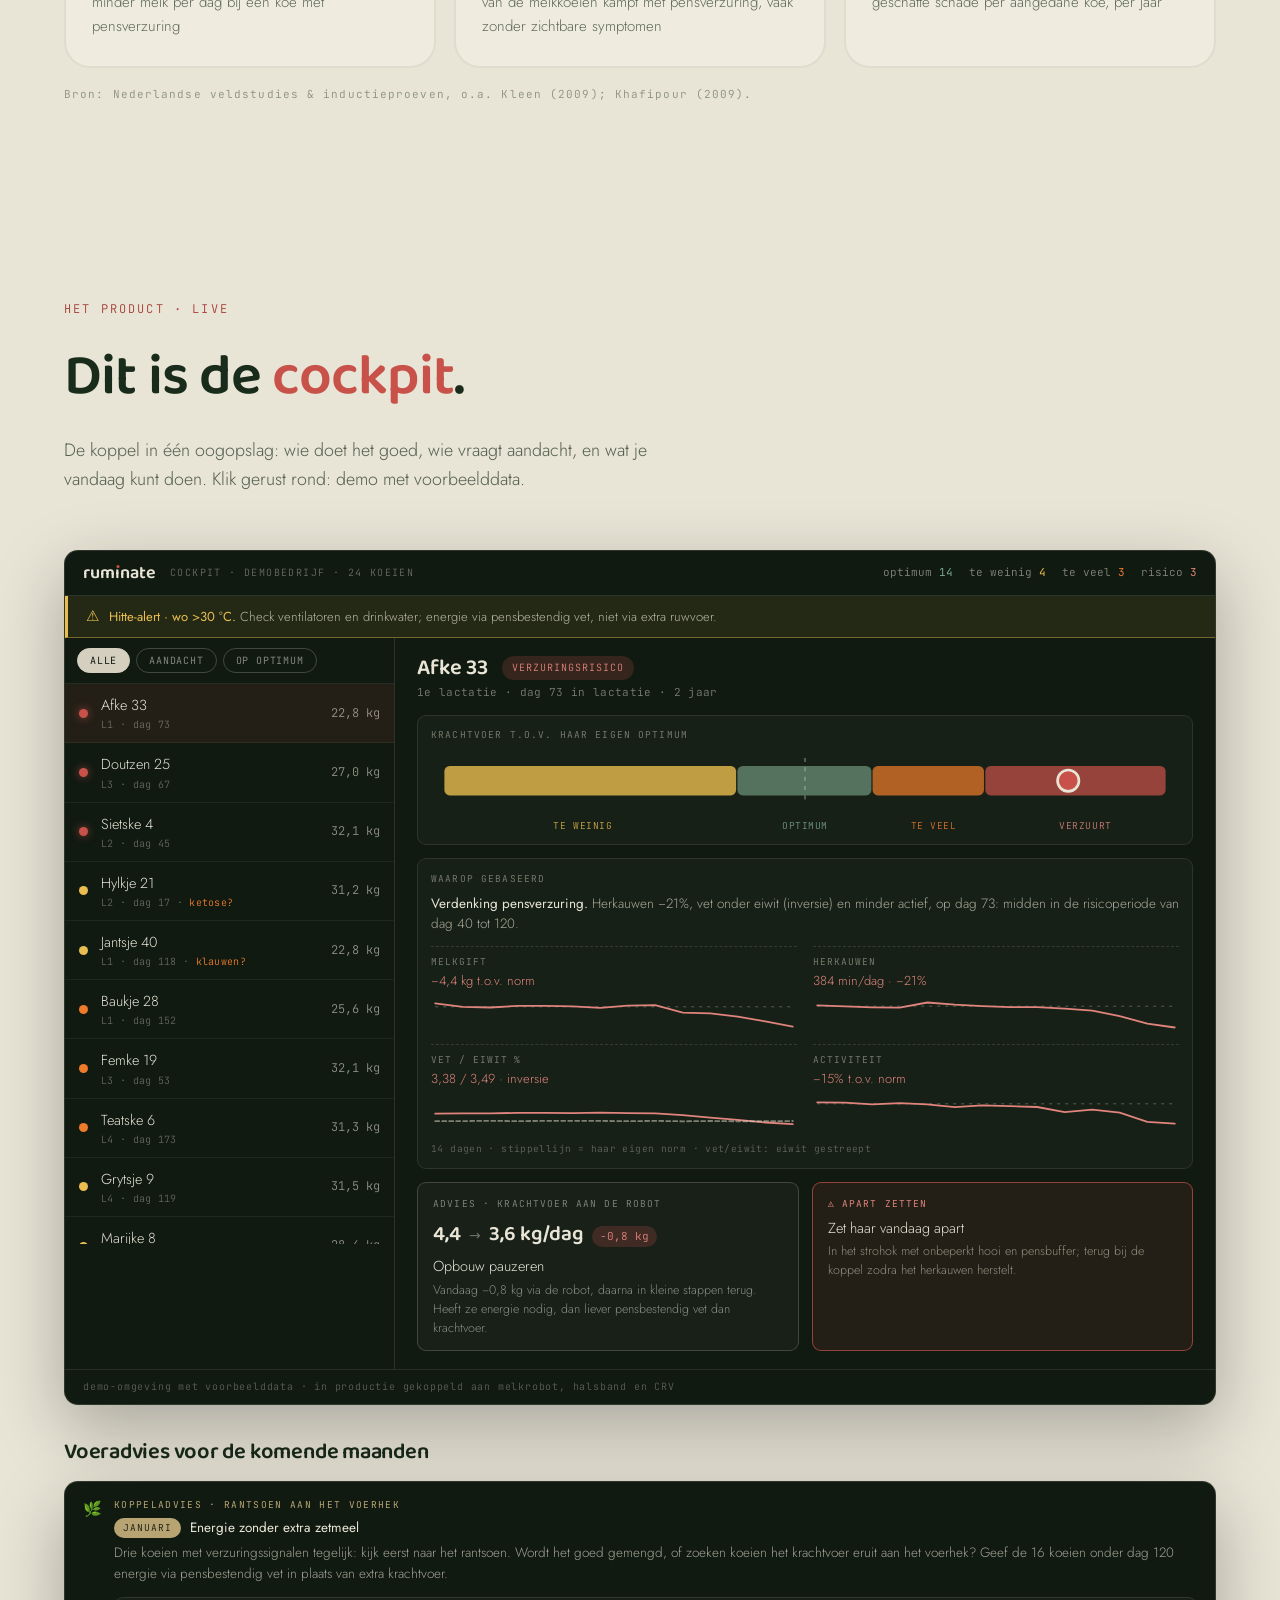
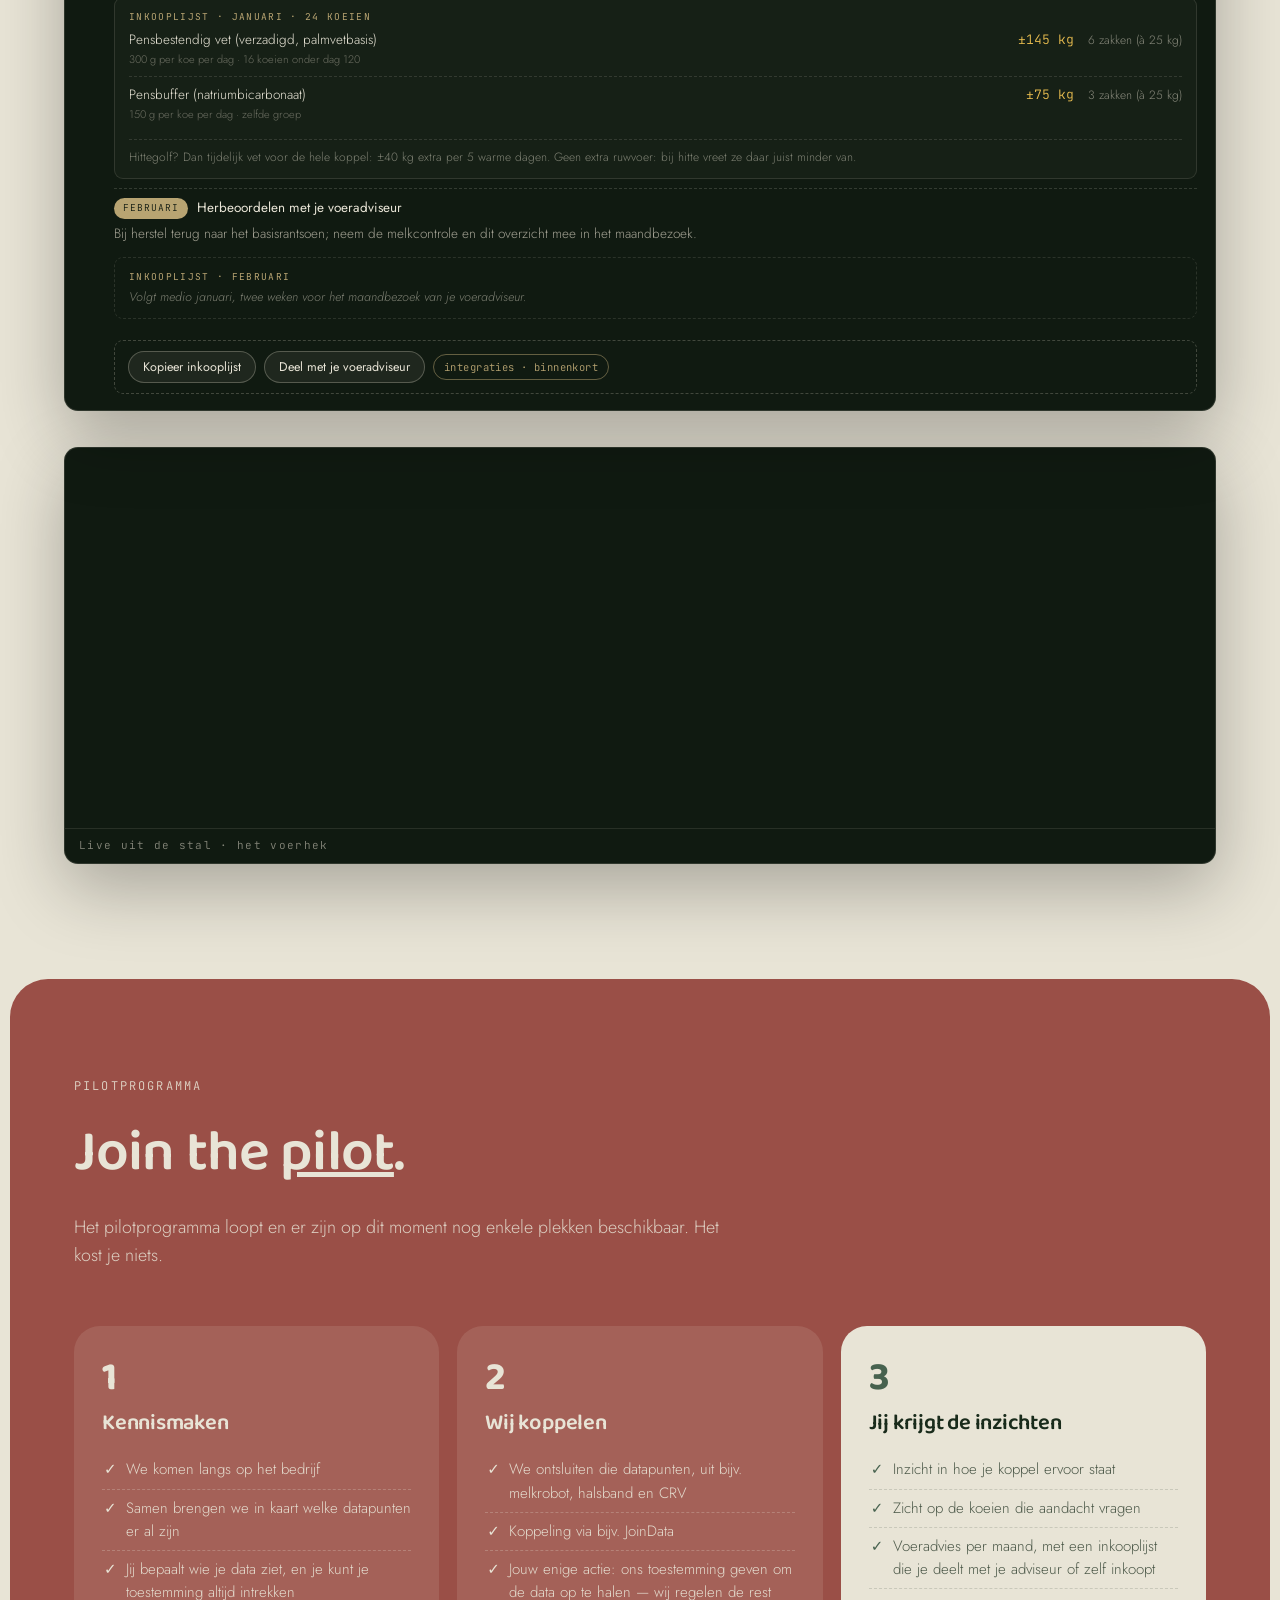
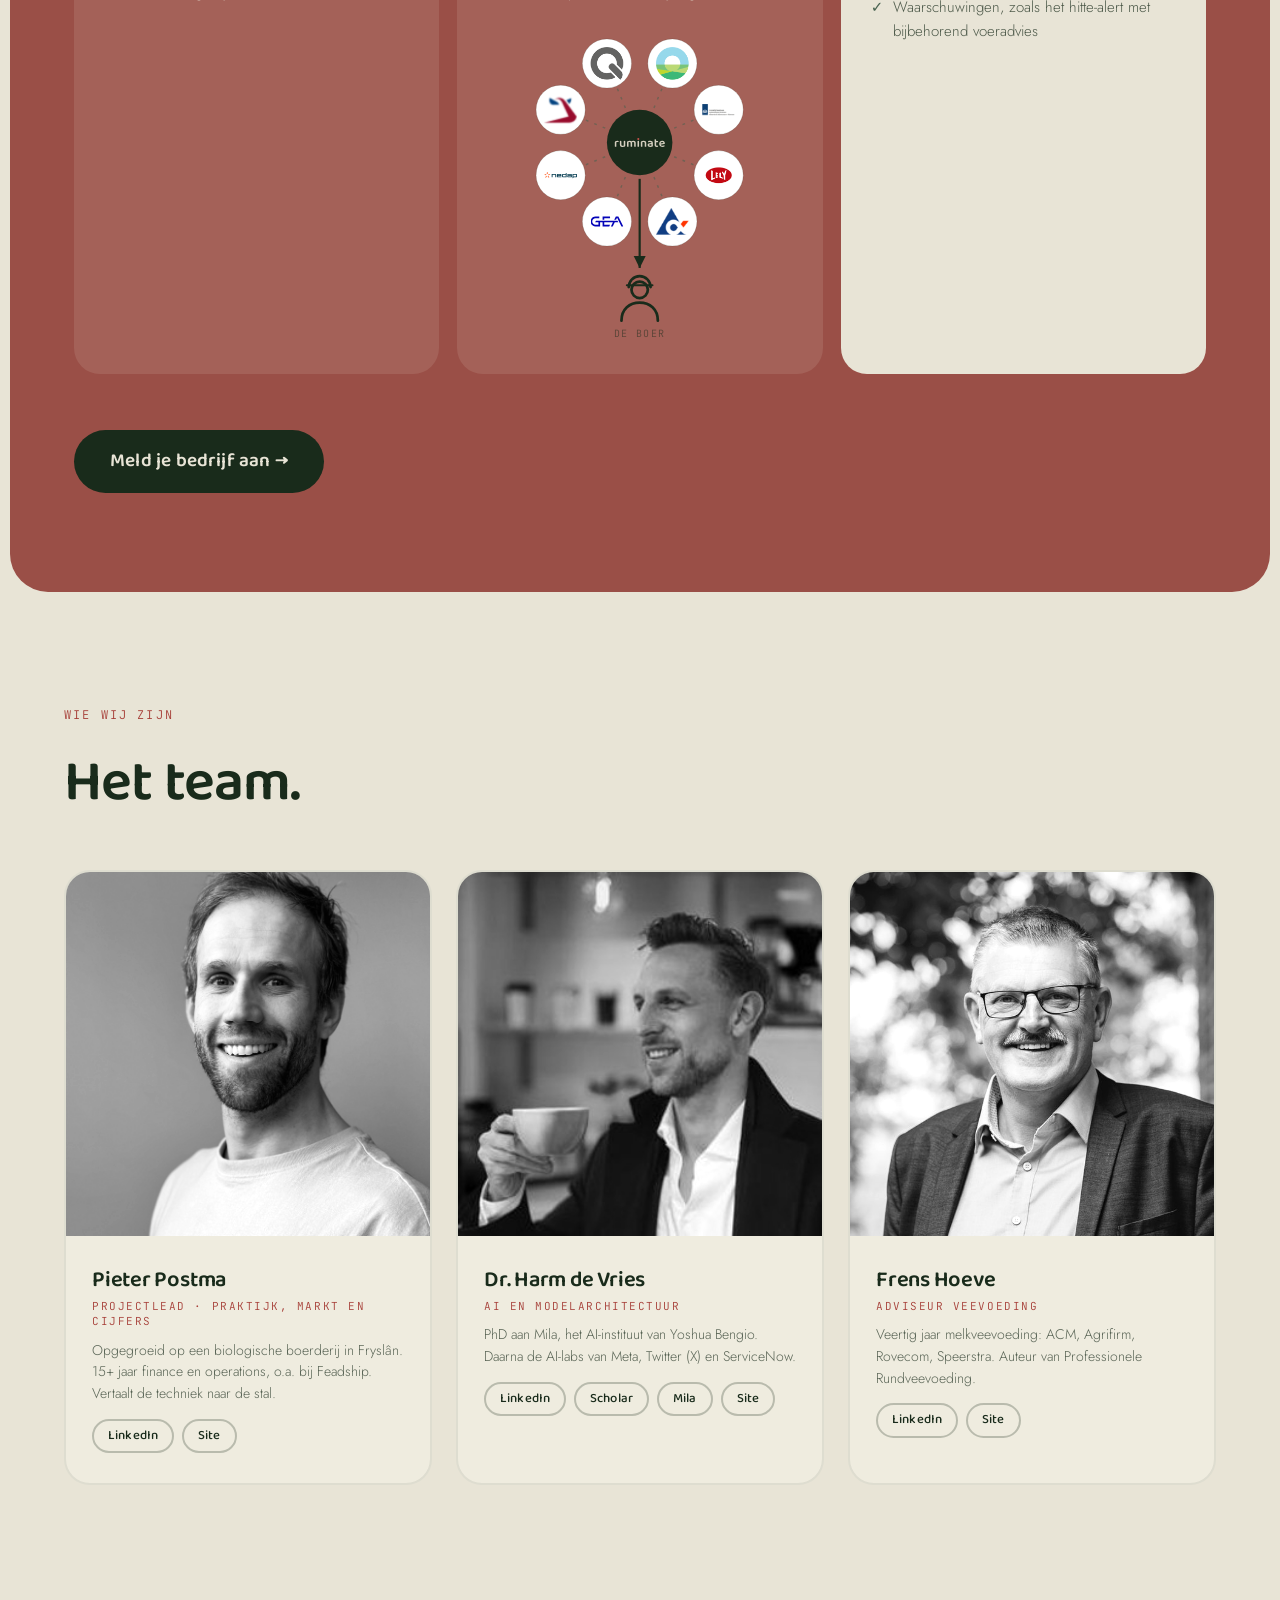
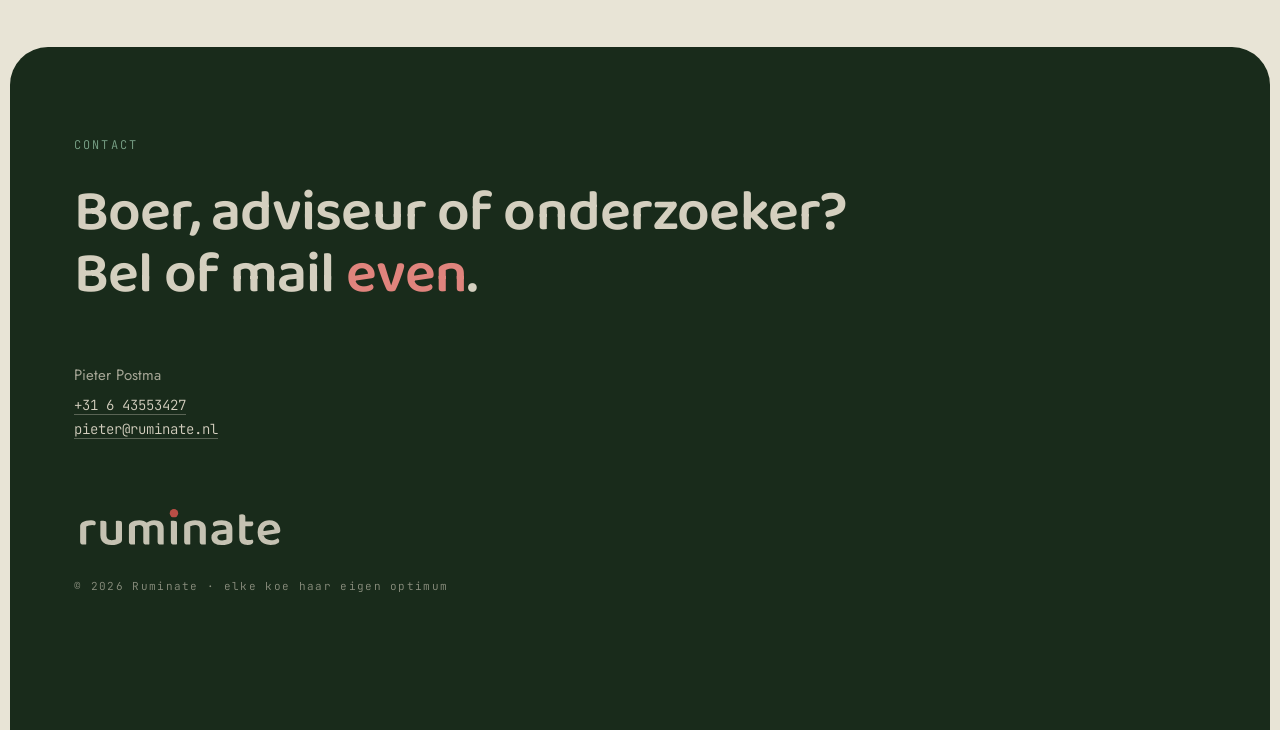
==== commit 23ac0f49: "lat op de pagina terug naar drie zones; pilot stap 1 concreter over data Co-Authored-By: Claude Opus" ====
--- a/astro/index.html
+++ b/astro/index.html
@@ -1,4 +1,4 @@
-<!DOCTYPE html><html lang="nl"> <head><meta charset="UTF-8"><meta name="viewport" content="width=device-width, initial-scale=1"><title>Ruminate · inzicht per koe</title><meta name="description" content="Ruminate maakt de data van je melkveebedrijf inzichtelijk: zie welke koeien niet optimaal presteren. Gratis pilotprogramma."><link rel="icon" href="branding/ruminate-icon-32.png"><link rel="preconnect" href="https://fonts.googleapis.com"><link rel="preconnect" href="https://fonts.gstatic.com" crossorigin><link href="https://fonts.googleapis.com/css2?family=Baloo+2:wght@500;600;700&family=Jost:wght@300;400;500&family=JetBrains+Mono:wght@300;400&display=swap" rel="stylesheet"><link rel="stylesheet" href="styles.css"></head> <body> <header id="kop"> <a class="woordmerk" href="#top">rum<span class="rum-i">ı</span>nate</a> <nav> <a href="#probleem">Probleem</a> <a href="#product">Product</a> <a href="#pilot">Pilot</a> <a href="#team">Team</a> <a href="#contact">Contact</a> </nav> </header> <main id="top"> <section class="blok hero"> <div class="binnen hero-grid"> <div class="hero-tekst"> <div class="kicker">Ruminate · voor melkveehouders</div> <h1>Elke koe<br>haar <span class="r">eigen</span><br>optimum<span class="r">.</span></h1> <p class="intro">Ruminate maakt de data die je bedrijf al heeft inzichtelijk: zie in één oogopslag welke koeien niet optimaal presteren, en wat je vandaag kunt doen.</p> <a class="knop reveal" style="margin-top:38px" href="#pilot">Join the pilot →</a> </div> <figure class="koefilm" aria-label="Grazende koe"> <div class="kader"><video autoplay muted loop playsinline preload="metadata" disablepictureinpicture src="media/grazende-koe.mp4?v=2"></video></div> </figure> </div> </section> <section class="blok" id="probleem" style="padding-top:6vh"> <div class="binnen"> <div class="kicker">Het probleem</div> <h2 class="reveal">Niet elke koe presteert <span class="r">optimaal</span>.</h2> <p class="intro reveal">Eén voertabel voor de hele koppel, terwijl iedere koe haar eigen ideale zone heeft. Zit ze daarboven of daaronder, dan blijft er rendement liggen.</p> <div class="lat-wrap reveal"> <div class="lat-schaal" aria-hidden="true"> <span class="s-min">←&nbsp;weinig krachtvoer</span><span class="s-max">veel krachtvoer&nbsp;→</span> </div> <div class="lat-balk" aria-hidden="true"> <i class="z1"></i><i class="z2"></i><i class="z3"></i><i class="z4"></i> <span class="optimum-tik"></span> <span class="naald" title="Iedere koe zit ergens anders op de lat"></span> </div> <div class="lat"> <div class="links"><h4>Te weinig krachtvoer</h4><p>Haar potentieel blijft onbenut.</p></div> <div class="midden"><h4>Optimaal</h4><p>De ideale zone: hier is ze op haar best. Smal, en per koe anders.</p></div> <div class="rechts"><h4>Te veel krachtvoer</h4><p>Verhoogd risico op:</p> <ul class="lat-lijst"><li>pensverzuring</li><li>klauwproblemen</li><li>langdurige uitval</li></ul></div> </div> <div class="lat-basis reveal"><h4>Het fundament: ruwvoer</h4><p>Ook het basisrantsoen aan het voerhek bepaalt of ze haar optimum haalt: voldoende structuur en de juiste energie voor de hele koppel.</p></div> <div class="feiten reveal"> <h4>Wat onderzoek laat zien</h4> <div class="feiten-rij"> <div class="feit-kaart"><b>~3&nbsp;kg</b><span>minder melk per dag bij een koe met pensverzuring</span></div> <div class="feit-kaart"><b>11–26%</b><span>van de melkkoeien kampt met pensverzuring, vaak zonder zichtbare symptomen</span></div> <div class="feit-kaart"><b>€200–400</b><span>geschatte schade per aangedane koe, per jaar</span></div> </div> <div class="feiten-bron">Bron: Nederlandse veldstudies &amp; inductieproeven, o.a. Kleen (2009); Khafipour (2009).</div> </div> </div> </div> </section> <section class="blok" id="product"> <div class="binnen"> <div class="kicker">Het product · live</div> <h2 class="reveal">Dit is de <span class="r">cockpit</span>.</h2> <p class="intro reveal">De koppel in één oogopslag: wie doet het goed, wie vraagt aandacht, en wat je vandaag kunt doen. Klik gerust rond: demo met voorbeelddata.</p> <div class="product-rij reveal" style="margin-top:56px"> <div id="cockpit"></div> <h3 class="product-kop">Voeradvies voor de komende maanden</h3> <div id="koppeladvies" aria-label="Koppeladvies"></div> <figure class="product-film" aria-label="Koeien aan het voerhek"> <video autoplay muted loop playsinline preload="metadata" disablepictureinpicture src="media/koeien-eten.mp4?v=2"></video> <figcaption>Live uit de stal · het voerhek</figcaption> </figure> </div> </div> </section> <section class="blok rood-blok" id="pilot"> <div class="binnen"> <div class="kicker">Pilotprogramma</div> <h2 class="reveal">Join the <u>pilot</u>.</h2> <p class="intro reveal">Het pilotprogramma loopt en er zijn op dit moment nog enkele plekken beschikbaar. Het kost je niets.</p> <div class="pilotkaarten reveal"> <div class="pk"><div class="nr">1</div><h3>Kennismaken</h3> <ul><li>We komen langs op het bedrijf</li><li>Samen brengen we in kaart welke datapunten er al zijn</li><li>Jouw data blijft uiteraard van jou</li></ul></div> <div class="pk"><div class="nr">2</div><h3>Wij koppelen</h3> <ul><li>We ontsluiten die datapunten, uit bijv. melkrobot, halsband en CRV</li><li>Koppeling via bijv. JoinData</li><li>Jouw enige actie: ons toestemming geven om de data op te halen — wij regelen de rest</li></ul> <div class="datakring reveal" aria-label="Datastromen komen samen bij Ruminate en gaan naar de boer"> <svg viewBox="0 0 340 348" xmlns="http://www.w3.org/2000/svg"> <defs> <marker id="dkpijl" viewBox="0 0 10 10" refX="8" refY="5" markerWidth="7" markerHeight="7" orient="auto"> <path d="M0 1 L8 5 L0 9 Z" fill="var(--groen)"></path> </marker> </defs> <g stroke="rgba(71,98,79,.55)" stroke-width="1.6"> <line class="stroom" x1="256.84467605606096" y1="163.97224264231843" x2="170" y2="128"></line><line class="stroom" x1="205.97224264231843" y1="214.84467605606096" x2="170" y2="128"></line><line class="stroom" x1="134.02775735768157" y1="214.84467605606096" x2="170" y2="128"></line><line class="stroom" x1="83.15532394393905" y1="163.97224264231846" x2="170" y2="128"></line><line class="stroom" x1="83.15532394393902" y1="92.02775735768162" x2="170" y2="128"></line><line class="stroom" x1="134.0277573576816" y1="41.15532394393904" x2="170" y2="128"></line><line class="stroom" x1="205.97224264231846" y1="41.15532394393905" x2="170" y2="128"></line><line class="stroom" x1="256.84467605606096" y1="92.02775735768158" x2="170" y2="128"></line> </g> <g> <circle cx="256.84467605606096" cy="163.97224264231843" r="27" fill="#fff" stroke="rgba(25,43,27,.15)"></circle> <image href="media/logos/lely.png" x="238.84467605606096" y="145.97224264231843" width="36" height="36" preserveAspectRatio="xMidYMid meet"></image> <title>Lely</title> </g><g> <circle cx="205.97224264231843" cy="214.84467605606096" r="27" fill="#fff" stroke="rgba(25,43,27,.15)"></circle> <image href="media/logos/delaval.png" x="187.97224264231843" y="196.84467605606096" width="36" height="36" preserveAspectRatio="xMidYMid meet"></image> <title>DeLaval</title> </g><g> <circle cx="134.02775735768157" cy="214.84467605606096" r="27" fill="#fff" stroke="rgba(25,43,27,.15)"></circle> <image href="media/logos/gea.svg" x="116.02775735768157" y="196.84467605606096" width="36" height="36" preserveAspectRatio="xMidYMid meet"></image> <title>GEA</title> </g><g> <circle cx="83.15532394393905" cy="163.97224264231846" r="27" fill="#fff" stroke="rgba(25,43,27,.15)"></circle> <image href="media/logos/nedap.svg" x="65.15532394393905" y="145.97224264231846" width="36" height="36" preserveAspectRatio="xMidYMid meet"></image> <title>Nedap</title> </g><g> <circle cx="83.15532394393902" cy="92.02775735768162" r="27" fill="#fff" stroke="rgba(25,43,27,.15)"></circle> <image href="media/logos/crv.png" x="65.15532394393902" y="74.02775735768162" width="36" height="36" preserveAspectRatio="xMidYMid meet"></image> <title>CRV</title> </g><g> <circle cx="134.0277573576816" cy="41.15532394393904" r="27" fill="#fff" stroke="rgba(25,43,27,.15)"></circle> <image href="media/logos/qlip.png" x="116.0277573576816" y="23.155323943939038" width="36" height="36" preserveAspectRatio="xMidYMid meet"></image> <title>Qlip</title> </g><g> <circle cx="205.97224264231846" cy="41.15532394393905" r="27" fill="#fff" stroke="rgba(25,43,27,.15)"></circle> <image href="media/logos/joindata.png" x="187.97224264231846" y="23.155323943939052" width="36" height="36" preserveAspectRatio="xMidYMid meet"></image> <title>JoinData</title> </g><g> <circle cx="256.84467605606096" cy="92.02775735768158" r="27" fill="#fff" stroke="rgba(25,43,27,.15)"></circle> <image href="media/logos/knmi.png" x="238.84467605606096" y="74.02775735768158" width="36" height="36" preserveAspectRatio="xMidYMid meet"></image> <title>KNMI</title> </g> <circle cx="170" cy="128" r="36" fill="var(--groen)"></circle> <image href="branding/ruminate-logo-creme.svg" x="141" y="117" width="58" height="22" preserveAspectRatio="xMidYMid meet"></image> <line x1="170" y1="168" x2="170" y2="266" stroke="var(--groen)" stroke-width="2.4" marker-end="url(#dkpijl)"></line> <g fill="none" stroke="var(--groen)" stroke-width="3" stroke-linecap="round"> <circle cx="170" cy="290" r="9"></circle> <path d="M158 287 a 12 12 0 0 1 24 0"></path> <path d="M156 285 h28" stroke-width="2.4"></path> <path d="M150 324 c 0 -13 9 -20 20 -20 s 20 7 20 20"></path> </g> <text x="170" y="342" text-anchor="middle" font-family="JetBrains Mono,monospace" font-size="11" letter-spacing="1.6" fill="rgba(25,43,27,.55)">DE BOER</text> </svg> </div></div> <div class="pk gratis"><div class="nr">3</div><h3>Jij krijgt de inzichten</h3> <ul><li>Inzicht in hoe je koppel ervoor staat</li><li>Zicht op de koeien die aandacht vragen</li><li>Voeradvies per maand, met een inkooplijst die je deelt met je adviseur of zelf inkoopt</li><li>Waarschuwingen, zoals het hitte-alert met bijbehorend voeradvies</li></ul></div> </div> <a class="knop" href="mailto:pilot@ruminate.nl?subject=Aanmelding%20pilotprogramma%20Ruminate">Meld je bedrijf aan →</a> </div> </section> <section class="blok" id="team"> <div class="binnen"> <div class="kicker">Wie wij zijn</div> <h2 class="reveal">Het team.</h2> <div class="team"> <div class="lid reveal"> <img src="team/pieter-postma-headshot.jpg" alt="Pieter Postma"> <div class="tekst"> <h3>Pieter Postma</h3><div class="rol">Projectlead · praktijk, markt en cijfers</div> <p>Opgegroeid op een biologische boerderij in Fryslân. 15+ jaar finance en operations, o.a. bij Feadship. Vertaalt de techniek naar de stal.</p> <div class="links"> <a href="https://www.linkedin.com/in/pieter-postma-b867252b" target="_blank" rel="noopener">LinkedIn</a><a href="https://www.novastarfinance.nl" target="_blank" rel="noopener">Site</a> </div> </div> </div><div class="lid reveal"> <img src="team/harm-de-vries-headshot.jpg" alt="Dr. Harm de Vries"> <div class="tekst"> <h3>Dr. Harm de Vries</h3><div class="rol">AI en modelarchitectuur</div> <p>PhD aan Mila, het AI-instituut van Yoshua Bengio. Daarna de AI-labs van Meta, Twitter (X) en ServiceNow.</p> <div class="links"> <a href="https://www.linkedin.com/in/harm-de-vries-8506ab57" target="_blank" rel="noopener">LinkedIn</a><a href="https://scholar.google.com/citations?user=LWrdpCsAAAAJ" target="_blank" rel="noopener">Scholar</a><a href="https://mila.quebec/en/directory/harm-de-vries" target="_blank" rel="noopener">Mila</a><a href="https://www.harmdevries.com/" target="_blank" rel="noopener">Site</a> </div> </div> </div><div class="lid reveal"> <img src="team/frens-hoeve-headshot.jpg?v=2" alt="Frens Hoeve"> <div class="tekst"> <h3>Frens Hoeve</h3><div class="rol">Adviseur veevoeding</div> <p>Veertig jaar melkveevoeding: ACM, Agrifirm, Rovecom, Speerstra. Auteur van Professionele Rundveevoeding.</p> <div class="links"> <a href="https://www.linkedin.com/in/frens-hoeve-6b059480" target="_blank" rel="noopener">LinkedIn</a><a href="https://melkveevoeding.jimdosite.com" target="_blank" rel="noopener">Site</a> </div> </div> </div> </div> </div> </section> <section class="voet" id="contact"> <div class="binnen"> <div class="kicker" style="color:var(--sage)">Contact</div> <h2 class="reveal">Boer, adviseur of onderzoeker?<br>Bel of mail <span class="r">even</span>.</h2> <div class="contact reveal"> <div><b>Pieter Postma</b><a href="tel:+31643553427">+31 6 43553427</a><br><a href="mailto:pieter@ruminate.nl">pieter@ruminate.nl</a></div> </div> <img class="logo" src="branding/ruminate-logo-creme.svg" alt="Ruminate"> <div class="fijn">© 2026 Ruminate · elke koe haar eigen optimum</div> </div> </section> </main> <script>
+<!DOCTYPE html><html lang="nl"> <head><meta charset="UTF-8"><meta name="viewport" content="width=device-width, initial-scale=1"><title>Ruminate · inzicht per koe</title><meta name="description" content="Ruminate maakt de data van je melkveebedrijf inzichtelijk: zie welke koeien niet optimaal presteren. Gratis pilotprogramma."><link rel="icon" href="branding/ruminate-icon-32.png"><link rel="preconnect" href="https://fonts.googleapis.com"><link rel="preconnect" href="https://fonts.gstatic.com" crossorigin><link href="https://fonts.googleapis.com/css2?family=Baloo+2:wght@500;600;700&family=Jost:wght@300;400;500&family=JetBrains+Mono:wght@300;400&display=swap" rel="stylesheet"><link rel="stylesheet" href="styles.css"></head> <body> <header id="kop"> <a class="woordmerk" href="#top">rum<span class="rum-i">ı</span>nate</a> <nav> <a href="#probleem">Probleem</a> <a href="#product">Product</a> <a href="#pilot">Pilot</a> <a href="#team">Team</a> <a href="#contact">Contact</a> </nav> </header> <main id="top"> <section class="blok hero"> <div class="binnen hero-grid"> <div class="hero-tekst"> <div class="kicker">Ruminate · voor melkveehouders</div> <h1>Elke koe<br>haar <span class="r">eigen</span><br>optimum<span class="r">.</span></h1> <p class="intro">Ruminate maakt de data die je bedrijf al heeft inzichtelijk: zie in één oogopslag welke koeien niet optimaal presteren, en wat je vandaag kunt doen.</p> <a class="knop reveal" style="margin-top:38px" href="#pilot">Join the pilot →</a> </div> <figure class="koefilm" aria-label="Grazende koe"> <div class="kader"><video autoplay muted loop playsinline preload="metadata" disablepictureinpicture src="media/grazende-koe.mp4?v=2"></video></div> </figure> </div> </section> <section class="blok" id="probleem" style="padding-top:6vh"> <div class="binnen"> <div class="kicker">Het probleem</div> <h2 class="reveal">Niet elke koe presteert <span class="r">optimaal</span>.</h2> <p class="intro reveal">Eén voertabel voor de hele koppel, terwijl iedere koe haar eigen ideale zone heeft. Zit ze daarboven of daaronder, dan blijft er rendement liggen.</p> <div class="lat-wrap reveal"> <div class="lat-schaal" aria-hidden="true"> <span class="s-min">←&nbsp;weinig krachtvoer</span><span class="s-max">veel krachtvoer&nbsp;→</span> </div> <div class="lat-balk" aria-hidden="true"> <i class="z1"></i><i class="z2"></i><i class="z3"></i> <span class="optimum-tik"></span> <span class="naald" title="Iedere koe zit ergens anders op de lat"></span> </div> <div class="lat"> <div class="links"><h4>Te weinig krachtvoer</h4><p>Haar potentieel blijft onbenut.</p></div> <div class="midden"><h4>Optimaal</h4><p>De ideale zone: hier is ze op haar best. Smal, en per koe anders.</p></div> <div class="rechts"><h4>Te veel krachtvoer</h4><p>Verhoogd risico op:</p> <ul class="lat-lijst"><li>pensverzuring</li><li>klauwproblemen</li><li>langdurige uitval</li></ul></div> </div> <div class="lat-basis reveal"><h4>Het fundament: ruwvoer</h4><p>Ook het basisrantsoen aan het voerhek bepaalt of ze haar optimum haalt: voldoende structuur en de juiste energie voor de hele koppel.</p></div> <div class="feiten reveal"> <h4>Wat onderzoek laat zien</h4> <div class="feiten-rij"> <div class="feit-kaart"><b>~3&nbsp;kg</b><span>minder melk per dag bij een koe met pensverzuring</span></div> <div class="feit-kaart"><b>11–26%</b><span>van de melkkoeien kampt met pensverzuring, vaak zonder zichtbare symptomen</span></div> <div class="feit-kaart"><b>€200–400</b><span>geschatte schade per aangedane koe, per jaar</span></div> </div> <div class="feiten-bron">Bron: Nederlandse veldstudies &amp; inductieproeven, o.a. Kleen (2009); Khafipour (2009).</div> </div> </div> </div> </section> <section class="blok" id="product"> <div class="binnen"> <div class="kicker">Het product · live</div> <h2 class="reveal">Dit is de <span class="r">cockpit</span>.</h2> <p class="intro reveal">De koppel in één oogopslag: wie doet het goed, wie vraagt aandacht, en wat je vandaag kunt doen. Klik gerust rond: demo met voorbeelddata.</p> <div class="product-rij reveal" style="margin-top:56px"> <div id="cockpit"></div> <h3 class="product-kop">Voeradvies voor de komende maanden</h3> <div id="koppeladvies" aria-label="Koppeladvies"></div> <figure class="product-film" aria-label="Koeien aan het voerhek"> <video autoplay muted loop playsinline preload="metadata" disablepictureinpicture src="media/koeien-eten.mp4?v=2"></video> <figcaption>Live uit de stal · het voerhek</figcaption> </figure> </div> </div> </section> <section class="blok rood-blok" id="pilot"> <div class="binnen"> <div class="kicker">Pilotprogramma</div> <h2 class="reveal">Join the <u>pilot</u>.</h2> <p class="intro reveal">Het pilotprogramma loopt en er zijn op dit moment nog enkele plekken beschikbaar. Het kost je niets.</p> <div class="pilotkaarten reveal"> <div class="pk"><div class="nr">1</div><h3>Kennismaken</h3> <ul><li>We komen langs op het bedrijf</li><li>Samen brengen we in kaart welke datapunten er al zijn</li><li>Jij bepaalt wie je data ziet, en je kunt je toestemming altijd intrekken</li></ul></div> <div class="pk"><div class="nr">2</div><h3>Wij koppelen</h3> <ul><li>We ontsluiten die datapunten, uit bijv. melkrobot, halsband en CRV</li><li>Koppeling via bijv. JoinData</li><li>Jouw enige actie: ons toestemming geven om de data op te halen — wij regelen de rest</li></ul> <div class="datakring reveal" aria-label="Datastromen komen samen bij Ruminate en gaan naar de boer"> <svg viewBox="0 0 340 348" xmlns="http://www.w3.org/2000/svg"> <defs> <marker id="dkpijl" viewBox="0 0 10 10" refX="8" refY="5" markerWidth="7" markerHeight="7" orient="auto"> <path d="M0 1 L8 5 L0 9 Z" fill="var(--groen)"></path> </marker> </defs> <g stroke="rgba(71,98,79,.55)" stroke-width="1.6"> <line class="stroom" x1="256.84467605606096" y1="163.97224264231843" x2="170" y2="128"></line><line class="stroom" x1="205.97224264231843" y1="214.84467605606096" x2="170" y2="128"></line><line class="stroom" x1="134.02775735768157" y1="214.84467605606096" x2="170" y2="128"></line><line class="stroom" x1="83.15532394393905" y1="163.97224264231846" x2="170" y2="128"></line><line class="stroom" x1="83.15532394393902" y1="92.02775735768162" x2="170" y2="128"></line><line class="stroom" x1="134.0277573576816" y1="41.15532394393904" x2="170" y2="128"></line><line class="stroom" x1="205.97224264231846" y1="41.15532394393905" x2="170" y2="128"></line><line class="stroom" x1="256.84467605606096" y1="92.02775735768158" x2="170" y2="128"></line> </g> <g> <circle cx="256.84467605606096" cy="163.97224264231843" r="27" fill="#fff" stroke="rgba(25,43,27,.15)"></circle> <image href="media/logos/lely.png" x="238.84467605606096" y="145.97224264231843" width="36" height="36" preserveAspectRatio="xMidYMid meet"></image> <title>Lely</title> </g><g> <circle cx="205.97224264231843" cy="214.84467605606096" r="27" fill="#fff" stroke="rgba(25,43,27,.15)"></circle> <image href="media/logos/delaval.png" x="187.97224264231843" y="196.84467605606096" width="36" height="36" preserveAspectRatio="xMidYMid meet"></image> <title>DeLaval</title> </g><g> <circle cx="134.02775735768157" cy="214.84467605606096" r="27" fill="#fff" stroke="rgba(25,43,27,.15)"></circle> <image href="media/logos/gea.svg" x="116.02775735768157" y="196.84467605606096" width="36" height="36" preserveAspectRatio="xMidYMid meet"></image> <title>GEA</title> </g><g> <circle cx="83.15532394393905" cy="163.97224264231846" r="27" fill="#fff" stroke="rgba(25,43,27,.15)"></circle> <image href="media/logos/nedap.svg" x="65.15532394393905" y="145.97224264231846" width="36" height="36" preserveAspectRatio="xMidYMid meet"></image> <title>Nedap</title> </g><g> <circle cx="83.15532394393902" cy="92.02775735768162" r="27" fill="#fff" stroke="rgba(25,43,27,.15)"></circle> <image href="media/logos/crv.png" x="65.15532394393902" y="74.02775735768162" width="36" height="36" preserveAspectRatio="xMidYMid meet"></image> <title>CRV</title> </g><g> <circle cx="134.0277573576816" cy="41.15532394393904" r="27" fill="#fff" stroke="rgba(25,43,27,.15)"></circle> <image href="media/logos/qlip.png" x="116.0277573576816" y="23.155323943939038" width="36" height="36" preserveAspectRatio="xMidYMid meet"></image> <title>Qlip</title> </g><g> <circle cx="205.97224264231846" cy="41.15532394393905" r="27" fill="#fff" stroke="rgba(25,43,27,.15)"></circle> <image href="media/logos/joindata.png" x="187.97224264231846" y="23.155323943939052" width="36" height="36" preserveAspectRatio="xMidYMid meet"></image> <title>JoinData</title> </g><g> <circle cx="256.84467605606096" cy="92.02775735768158" r="27" fill="#fff" stroke="rgba(25,43,27,.15)"></circle> <image href="media/logos/knmi.png" x="238.84467605606096" y="74.02775735768158" width="36" height="36" preserveAspectRatio="xMidYMid meet"></image> <title>KNMI</title> </g> <circle cx="170" cy="128" r="36" fill="var(--groen)"></circle> <image href="branding/ruminate-logo-creme.svg" x="141" y="117" width="58" height="22" preserveAspectRatio="xMidYMid meet"></image> <line x1="170" y1="168" x2="170" y2="266" stroke="var(--groen)" stroke-width="2.4" marker-end="url(#dkpijl)"></line> <g fill="none" stroke="var(--groen)" stroke-width="3" stroke-linecap="round"> <circle cx="170" cy="290" r="9"></circle> <path d="M158 287 a 12 12 0 0 1 24 0"></path> <path d="M156 285 h28" stroke-width="2.4"></path> <path d="M150 324 c 0 -13 9 -20 20 -20 s 20 7 20 20"></path> </g> <text x="170" y="342" text-anchor="middle" font-family="JetBrains Mono,monospace" font-size="11" letter-spacing="1.6" fill="rgba(25,43,27,.55)">DE BOER</text> </svg> </div></div> <div class="pk gratis"><div class="nr">3</div><h3>Jij krijgt de inzichten</h3> <ul><li>Inzicht in hoe je koppel ervoor staat</li><li>Zicht op de koeien die aandacht vragen</li><li>Voeradvies per maand, met een inkooplijst die je deelt met je adviseur of zelf inkoopt</li><li>Waarschuwingen, zoals het hitte-alert met bijbehorend voeradvies</li></ul></div> </div> <a class="knop" href="mailto:pilot@ruminate.nl?subject=Aanmelding%20pilotprogramma%20Ruminate">Meld je bedrijf aan →</a> </div> </section> <section class="blok" id="team"> <div class="binnen"> <div class="kicker">Wie wij zijn</div> <h2 class="reveal">Het team.</h2> <div class="team"> <div class="lid reveal"> <img src="team/pieter-postma-headshot.jpg" alt="Pieter Postma"> <div class="tekst"> <h3>Pieter Postma</h3><div class="rol">Projectlead · praktijk, markt en cijfers</div> <p>Opgegroeid op een biologische boerderij in Fryslân. 15+ jaar finance en operations, o.a. bij Feadship. Vertaalt de techniek naar de stal.</p> <div class="links"> <a href="https://www.linkedin.com/in/pieter-postma-b867252b" target="_blank" rel="noopener">LinkedIn</a><a href="https://www.novastarfinance.nl" target="_blank" rel="noopener">Site</a> </div> </div> </div><div class="lid reveal"> <img src="team/harm-de-vries-headshot.jpg" alt="Dr. Harm de Vries"> <div class="tekst"> <h3>Dr. Harm de Vries</h3><div class="rol">AI en modelarchitectuur</div> <p>PhD aan Mila, het AI-instituut van Yoshua Bengio. Daarna de AI-labs van Meta, Twitter (X) en ServiceNow.</p> <div class="links"> <a href="https://www.linkedin.com/in/harm-de-vries-8506ab57" target="_blank" rel="noopener">LinkedIn</a><a href="https://scholar.google.com/citations?user=LWrdpCsAAAAJ" target="_blank" rel="noopener">Scholar</a><a href="https://mila.quebec/en/directory/harm-de-vries" target="_blank" rel="noopener">Mila</a><a href="https://www.harmdevries.com/" target="_blank" rel="noopener">Site</a> </div> </div> </div><div class="lid reveal"> <img src="team/frens-hoeve-headshot.jpg?v=2" alt="Frens Hoeve"> <div class="tekst"> <h3>Frens Hoeve</h3><div class="rol">Adviseur veevoeding</div> <p>Veertig jaar melkveevoeding: ACM, Agrifirm, Rovecom, Speerstra. Auteur van Professionele Rundveevoeding.</p> <div class="links"> <a href="https://www.linkedin.com/in/frens-hoeve-6b059480" target="_blank" rel="noopener">LinkedIn</a><a href="https://melkveevoeding.jimdosite.com" target="_blank" rel="noopener">Site</a> </div> </div> </div> </div> </div> </section> <section class="voet" id="contact"> <div class="binnen"> <div class="kicker" style="color:var(--sage)">Contact</div> <h2 class="reveal">Boer, adviseur of onderzoeker?<br>Bel of mail <span class="r">even</span>.</h2> <div class="contact reveal"> <div><b>Pieter Postma</b><a href="tel:+31643553427">+31 6 43553427</a><br><a href="mailto:pieter@ruminate.nl">pieter@ruminate.nl</a></div> </div> <img class="logo" src="branding/ruminate-logo-creme.svg" alt="Ruminate"> <div class="fijn">© 2026 Ruminate · elke koe haar eigen optimum</div> </div> </section> </main> <script>
 /* reveals, meekleurende header, video's en parallax — zelfde gedrag als de HTML-site */
 (function(){
   var io = new IntersectionObserver(function(es){
--- a/astro/styles.css
+++ b/astro/styles.css
@@ -8,7 +8,6 @@
     --rood-licht:#e0847d;     /* rood accent op donkergroen */
     --sage-tekst:#47624f;     /* kleine groene tekst en tekstdragende groene vlakken */
     --geel:#e9bd4f;
-    --oranje:#ef7a2a;         /* zone 'te veel' op de lat; alleen vlak, geen tekst */
     --terra:#9a4f47;          /* pilotblok, met papier-tekst op 4,6:1 */
     --merk:'Baloo 2',system-ui,sans-serif;
     --sans:'Jost',system-ui,sans-serif;
@@ -103,12 +102,11 @@
 .lat-wrap{margin-top:56px}
 .lat-schaal{display:flex;justify-content:space-between;margin-bottom:10px;
     font-family:var(--mono);font-size:var(--t-label-s);letter-spacing:.14em;text-transform:uppercase;color:rgba(25,43,27,.55)}
-.lat-balk{position:relative;display:grid;grid-template-columns:1.6fr 1fr .8fr .8fr;height:18px;border-radius:99px;overflow:visible;margin-bottom:14px}
+.lat-balk{position:relative;display:grid;grid-template-columns:1.6fr 1fr 1.6fr;height:18px;border-radius:99px;overflow:visible;margin-bottom:14px}
 .lat-balk i{display:block;height:100%}
 .lat-balk .z1{background:var(--geel);border-radius:99px 0 0 99px}
 .lat-balk .z2{background:var(--sage)}
-.lat-balk .z3{background:var(--oranje)}
-.lat-balk .z4{background:var(--rood-diep);border-radius:0 99px 99px 0}
+.lat-balk .z3{background:var(--rood-diep);border-radius:0 99px 99px 0}
 .optimum-tik{position:absolute;left:50%;top:-7px;bottom:-7px;width:0;border-left:2px dashed rgba(25,43,27,.5)}
 .naald{position:absolute;top:50%;transform:translate(-50%,-50%);width:22px;height:22px;border-radius:50%;
     background:var(--papier);border:4px solid var(--groen);box-shadow:0 2px 10px rgba(25,43,27,.35);
